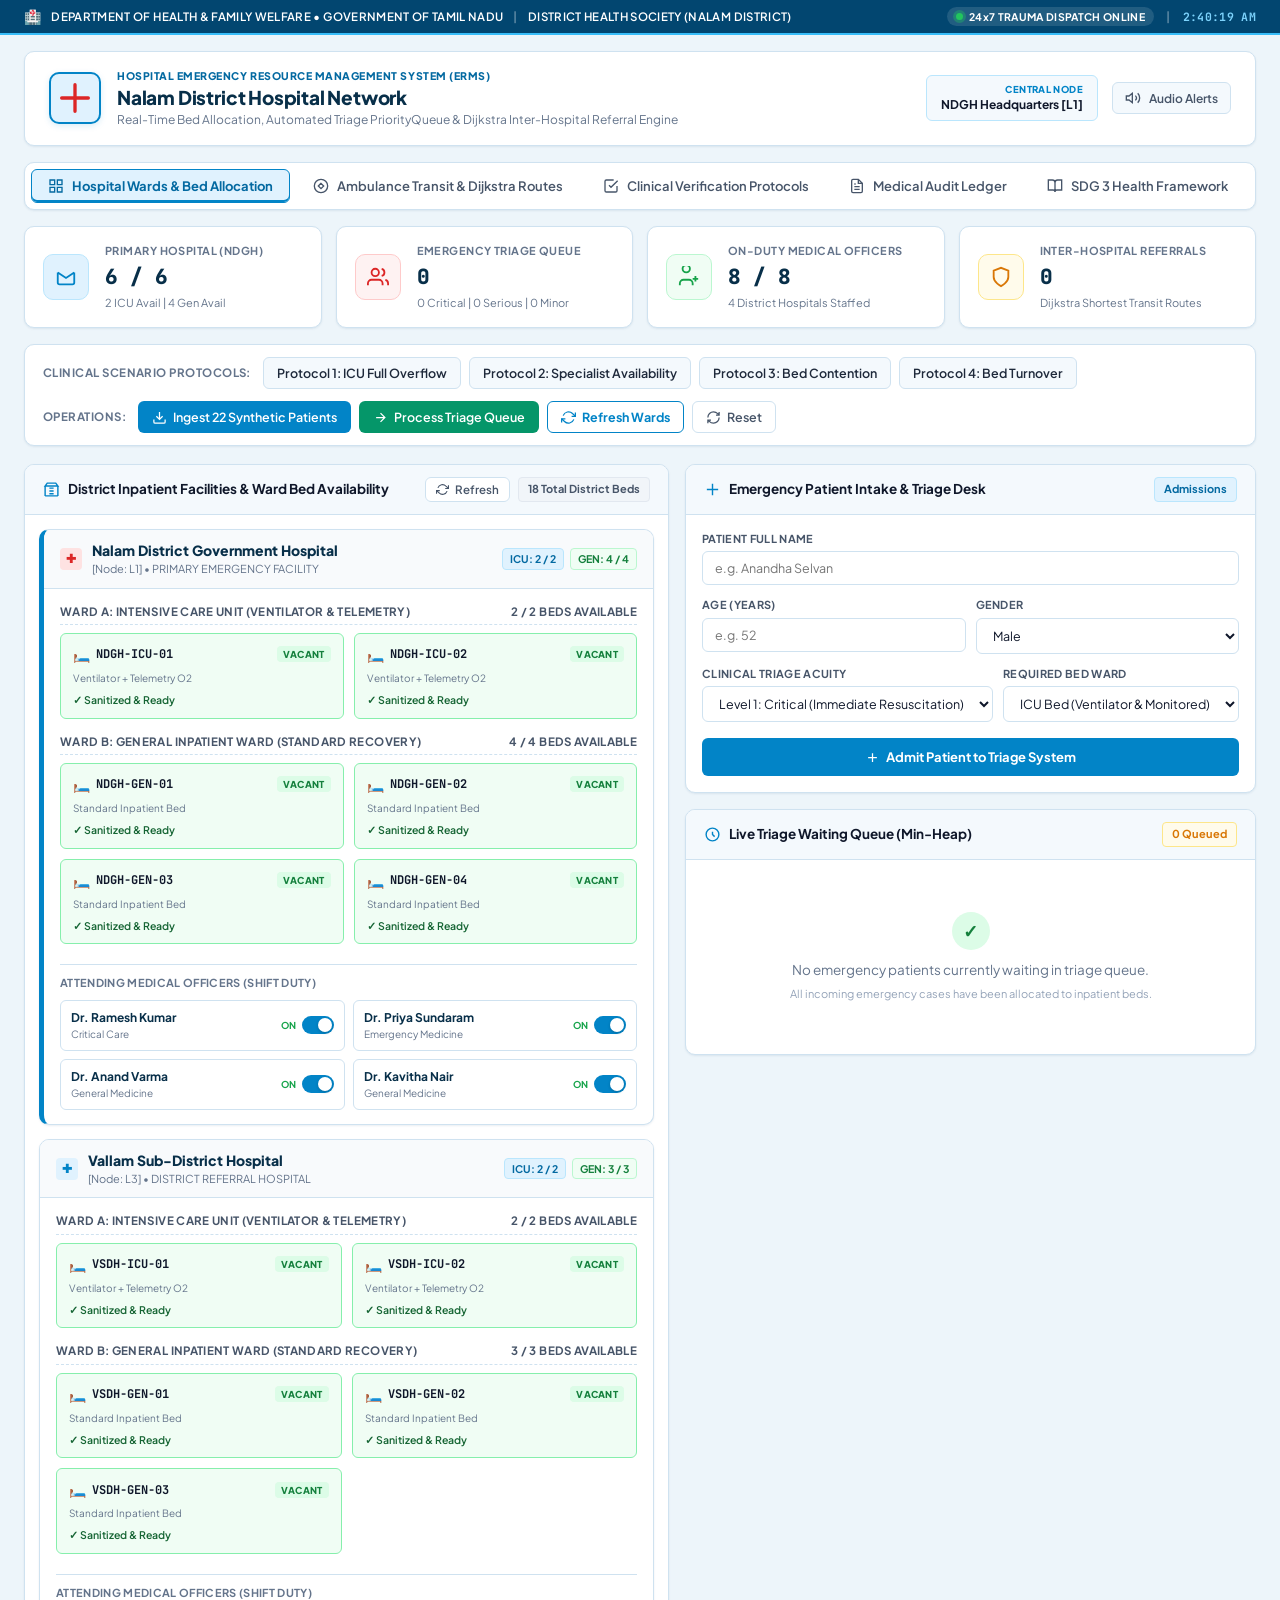
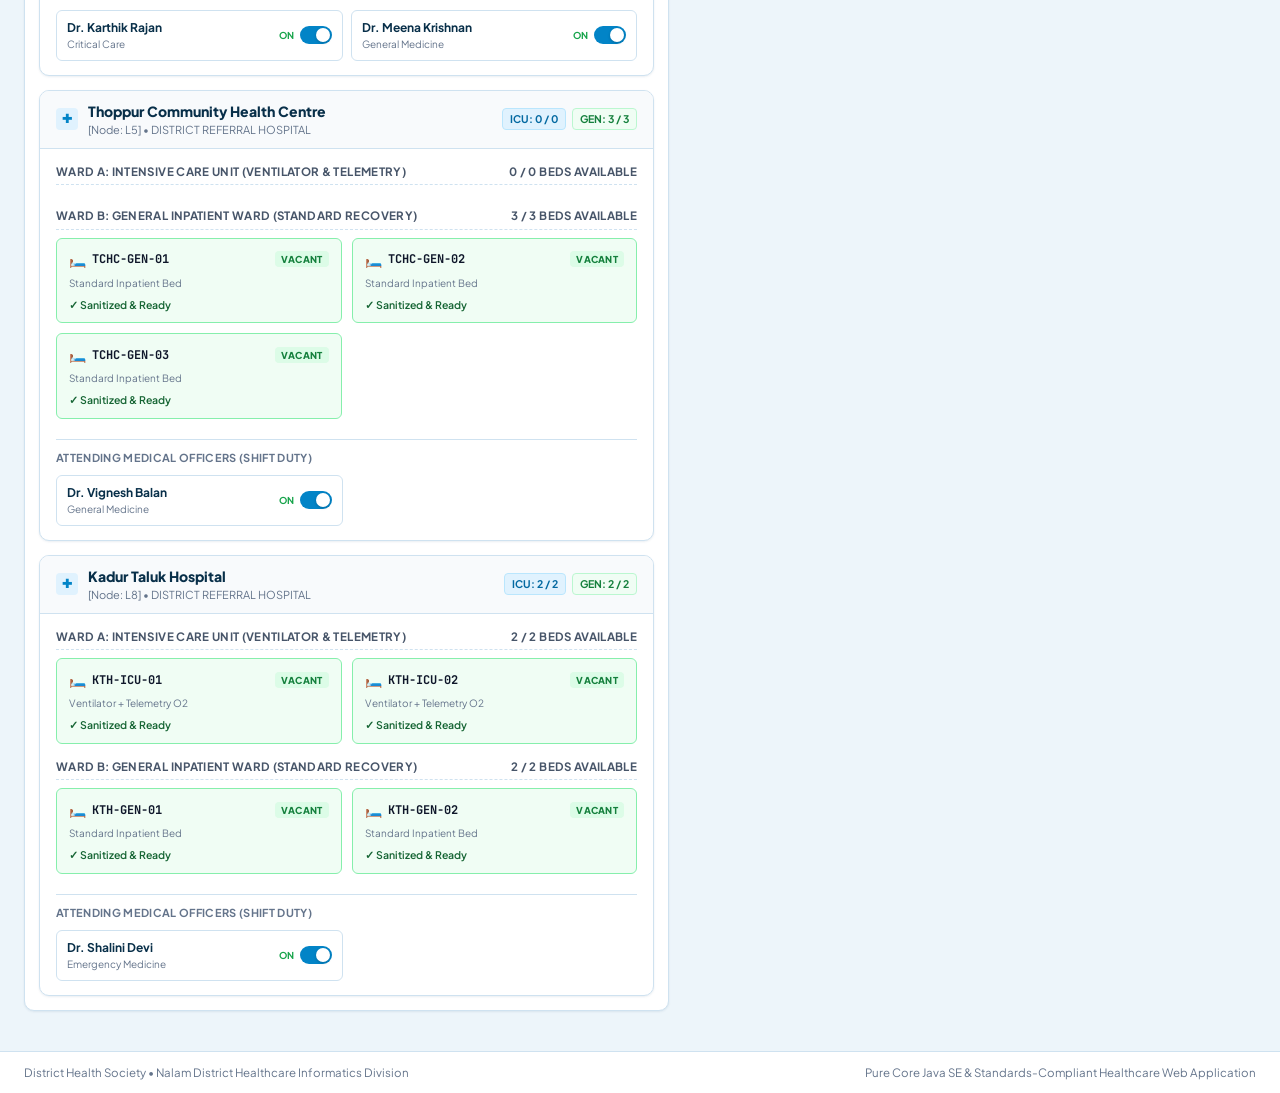
==== web/index.html @ c29f08b7 "Initial commit: Government Hospital Resource Allocation System (Nalam District) with pure Java engin" ====
<!DOCTYPE html>
<html lang="en">
<head>
  <meta charset="UTF-8">
  <meta name="viewport" content="width=device-width, initial-scale=1.0">
  <title>District Health Society • Emergency Resource Allocation System</title>
  <link rel="stylesheet" href="style.css">
  <link rel="preconnect" href="https://fonts.googleapis.com">
  <link rel="preconnect" href="https://fonts.gstatic.com" crossorigin>
  <link href="https://fonts.googleapis.com/css2?family=Plus+Jakarta+Sans:wght@400;500;600;700;800&family=JetBrains+Mono:wght@400;500;600&display=swap" rel="stylesheet">
</head>
<body>

  <!-- Top Administrative Ribbon (Government of Tamil Nadu / Health & Family Welfare) -->
  <div class="gov-top-ribbon">
    <div class="ribbon-inner">
      <div class="ribbon-left">
        <span class="ribbon-emblem">🏥</span>
        <span>DEPARTMENT OF HEALTH & FAMILY WELFARE • GOVERNMENT OF TAMIL NADU</span>
        <span class="ribbon-sep">|</span>
        <span>DISTRICT HEALTH SOCIETY (NALAM DISTRICT)</span>
      </div>
      <div class="ribbon-right">
        <span class="ribbon-chip"><span class="pulse-beacon"></span> 24x7 TRAUMA DISPATCH ONLINE</span>
        <span class="ribbon-sep">|</span>
        <span id="liveClock" class="ribbon-clock">00:00:00</span>
      </div>
    </div>
  </div>

  <div class="app-wrapper">

    <!-- Clinical Main Header Bar -->
    <header class="hospital-header">
      <div class="header-branding">
        <div class="hospital-seal">
          <svg viewBox="0 0 24 24" fill="none" stroke="currentColor" stroke-width="2.5" stroke-linecap="round" stroke-linejoin="round">
            <path d="M12 2v20M2 12h20"/>
          </svg>
        </div>
        <div class="hospital-title-block">
          <div class="system-tag">HOSPITAL EMERGENCY RESOURCE MANAGEMENT SYSTEM (ERMS)</div>
          <h1>Nalam District Hospital Network</h1>
          <p class="system-sub">Real-Time Bed Allocation, Automated Triage PriorityQueue & Dijkstra Inter-Hospital Referral Engine</p>
        </div>
      </div>

      <!-- Quick Action Controls & Sound Toggle -->
      <div class="header-controls">
        <div class="facility-badge">
          <div class="facility-label">CENTRAL NODE</div>
          <div class="facility-val">NDGH Headquarters [L1]</div>
        </div>

        <button id="btnToggleSound" class="btn-sound-toggle" title="Toggle Clinical Alert Audio Cues">
          <svg id="soundIconOn" viewBox="0 0 24 24" fill="none" stroke="currentColor" stroke-width="2">
            <path d="M11 5L6 9H2v6h4l5 4V5zM19.07 4.93a10 10 0 0 1 0 14.14M15.54 8.46a5 5 0 0 1 0 7.07"/>
          </svg>
          <svg id="soundIconOff" viewBox="0 0 24 24" fill="none" stroke="currentColor" stroke-width="2" style="display:none;">
            <path d="M11 5L6 9H2v6h4l5 4V5zM23 9l-6 6M17 9l6 6"/>
          </svg>
          <span class="sound-label">Audio Alerts</span>
        </button>
      </div>
    </header>

    <!-- Hospital Navigation Tab Bar -->
    <nav class="hospital-nav-tabs">
      <button class="nav-tab active" data-tab="tab-dashboard">
        <svg viewBox="0 0 24 24" fill="none" stroke="currentColor" stroke-width="2"><path d="M3 3h7v7H3zM14 3h7v7h-7zM14 14h7v7h-7zM3 14h7v7H3z"/></svg>
        Hospital Wards & Bed Allocation
      </button>
      <button class="nav-tab" data-tab="tab-map">
        <svg viewBox="0 0 24 24" fill="none" stroke="currentColor" stroke-width="2"><circle cx="12" cy="12" r="10"/><polygon points="12 8 8 12 12 16 16 12 12 8"/></svg>
        Ambulance Transit & Dijkstra Routes
      </button>
      <button class="nav-tab" data-tab="tab-tests">
        <svg viewBox="0 0 24 24" fill="none" stroke="currentColor" stroke-width="2"><path d="M9 11l3 3L22 4M21 12v7a2 2 0 0 1-2 2H5a2 2 0 0 1-2-2V5a2 2 0 0 1 2-2h11"/></svg>
        Clinical Verification Protocols
      </button>
      <button class="nav-tab" data-tab="tab-audit">
        <svg viewBox="0 0 24 24" fill="none" stroke="currentColor" stroke-width="2"><path d="M14 2H6a2 2 0 0 0-2 2v16a2 2 0 0 0 2 2h12a2 2 0 0 0 2-2V8zM14 2v6h6M16 13H8M16 17H8M10 9H8"/></svg>
        Medical Audit Ledger
      </button>
      <button class="nav-tab" data-tab="tab-docs">
        <svg viewBox="0 0 24 24" fill="none" stroke="currentColor" stroke-width="2"><path d="M2 3h6a4 4 0 0 1 4 4v14a3 3 0 0 0-3-3H2zM22 3h-6a4 4 0 0 0-4 4v14a3 3 0 0 1 3-3h7z"/></svg>
        SDG 3 Health Framework
      </button>
    </nav>

    <!-- Key Hospital Metrics Bar (Clean Clinical Cards) -->
    <section class="hospital-kpi-row">
      <div class="kpi-card">
        <div class="kpi-icon icon-blue">
          <svg viewBox="0 0 24 24" fill="none" stroke="currentColor" stroke-width="2"><path d="M3 7v11a2 2 0 0 0 2 2h14a2 2 0 0 0 2-2V7M3 7l9 6 9-6"/></svg>
        </div>
        <div class="kpi-content">
          <div class="kpi-label">Primary Hospital (NDGH)</div>
          <div class="kpi-value" id="metricNdghBeds">6 / 6 Available</div>
          <div class="kpi-meta" id="metricNdghBedsSub">2 ICU (Ventilator) • 4 General Ward</div>
        </div>
      </div>

      <div class="kpi-card">
        <div class="kpi-icon icon-red">
          <svg viewBox="0 0 24 24" fill="none" stroke="currentColor" stroke-width="2"><path d="M17 21v-2a4 4 0 0 0-4-4H5a4 4 0 0 0-4 4v2M9 11a4 4 0 1 0 0-8 4 4 0 0 0 0 8zM23 21v-2a4 4 0 0 0-3-3.87M16 3.13a4 4 0 0 1 0 7.75"/></svg>
        </div>
        <div class="kpi-content">
          <div class="kpi-label">Emergency Triage Queue</div>
          <div class="kpi-value" id="metricQueueCount">0 Waiting</div>
          <div class="kpi-meta" id="metricQueueUrgency">0 Critical • 0 Serious • 0 Minor</div>
        </div>
      </div>

      <div class="kpi-card">
        <div class="kpi-icon icon-teal">
          <svg viewBox="0 0 24 24" fill="none" stroke="currentColor" stroke-width="2"><path d="M16 21v-2a4 4 0 0 0-4-4H6a4 4 0 0 0-4 4v2M9 7a4 4 0 1 0 0-8 4 4 0 0 0 0 8zm13 7h-6m3-3v6"/></svg>
        </div>
        <div class="kpi-content">
          <div class="kpi-label">On-Duty Medical Officers</div>
          <div class="kpi-value" id="metricDoctorsCount">8 / 8 Active</div>
          <div class="kpi-meta" id="metricDoctorsSub">4 District Hospitals Staffed</div>
        </div>
      </div>

      <div class="kpi-card">
        <div class="kpi-icon icon-amber">
          <svg viewBox="0 0 24 24" fill="none" stroke="currentColor" stroke-width="2"><path d="M12 22s8-4 8-10V5l-8-3-8 3v7c0 6 8 10 8 10z"/></svg>
        </div>
        <div class="kpi-content">
          <div class="kpi-label">Inter-Hospital Referrals</div>
          <div class="kpi-value" id="metricReferralCount">0 Transfers</div>
          <div class="kpi-meta">Dijkstra Shortest Transit Routes</div>
        </div>
      </div>
    </section>

    <!-- Clinical Operations Action Bar -->
    <section class="clinical-action-bar">
      <div class="action-section">
        <span class="action-label">Clinical Scenario Protocols:</span>
        <button id="btnRunTest1" class="btn-clinical btn-protocol" title="Simulates full ICU at NDGH -> Triggers Dijkstra referral to VSDH">
          Protocol 1: ICU Full Overflow
        </button>
        <button id="btnRunTest2" class="btn-clinical btn-protocol" title="Doctor off-duty -> Blocks admission; resumes on doctor sign-in">
          Protocol 2: Specialist Availability
        </button>
        <button id="btnRunTest3" class="btn-clinical btn-protocol" title="1 General bed left -> Serious patient prioritized over earlier Minor">
          Protocol 3: Bed Contention
        </button>
        <button id="btnRunTest4" class="btn-clinical btn-protocol" title="Discharging bed immediately admits waiting patient from queue">
          Protocol 4: Bed Turnover
        </button>
      </div>

      <div class="action-section">
        <span class="action-label">Operations:</span>
        <button id="btnLoadBatch" class="btn-clinical btn-primary">
          <svg viewBox="0 0 24 24" fill="none" stroke="currentColor" stroke-width="2"><path d="M21 15v4a2 2 0 0 1-2 2H5a2 2 0 0 1-2-2v-4M7 10l5 5 5-5M12 15V3"/></svg>
          Ingest 22 Synthetic Patients
        </button>
        <button id="btnProcessQueue" class="btn-clinical btn-accent">
          <svg viewBox="0 0 24 24" fill="none" stroke="currentColor" stroke-width="2"><path d="M5 12h14M12 5l7 7-7 7"/></svg>
          Process Triage Queue
        </button>
        <button id="btnRefreshSystem" class="btn-clinical btn-refresh" title="Refresh hospital ward allocations and triage queue">
          <svg viewBox="0 0 24 24" fill="none" stroke="currentColor" stroke-width="2"><path d="M23 4v6h-6M1 20v-6h6"/><path d="M3.51 9a9 9 0 0 1 14.85-3.36L23 10M1 14l4.64 4.36A9 9 0 0 0 20.49 15"/></svg>
          <span id="btnRefreshText">Refresh Wards</span>
          <span id="refreshBadge" class="refresh-indicator-badge" style="display: none;">1</span>
        </button>
        <button id="btnResetAll" class="btn-clinical btn-outline" title="Reset system to clean initial state">
          <svg viewBox="0 0 24 24" fill="none" stroke="currentColor" stroke-width="2"><path d="M3 12a9 9 0 0 1 9-9 9.75 9.75 0 0 1 6.74 2.74L21 8M21 3v5h-5M21 12a9 9 0 0 1-9 9 9.75 9.75 0 0 1-6.74-2.74L3 16M3 21v-5h5"/></svg>
          Reset
        </button>
      </div>
    </section>

    <!-- =====================================================================
         TAB 1: HOSPITAL WARDS, BEDS & TRIAGE DESK
         ===================================================================== -->
    <div id="tab-dashboard" class="tab-content active">
      <div class="dashboard-grid">

        <!-- Column 1: Hospital Facilities & Inpatient Bed Wards -->
        <div class="hospital-facilities-column">
          <div class="clinical-panel">
            <div class="panel-header-bar">
              <div class="panel-header-title">
                <svg viewBox="0 0 24 24" fill="none" stroke="currentColor" stroke-width="2"><path d="M3 21h18M3 7v14M21 7v14M6 3h12l3 4H3l3-4zM9 10h6M9 14h6M9 18h6"/></svg>
                <span>District Inpatient Facilities & Ward Bed Availability</span>
              </div>
              <div style="display: flex; align-items: center; gap: 8px;">
                <button id="btnQuickRefreshBeds" class="btn-clinical btn-outline" style="padding: 4px 10px; font-size: 11.5px;" title="Refresh bed allocation display">
                  <svg viewBox="0 0 24 24" fill="none" stroke="currentColor" stroke-width="2" style="width: 13px; height: 13px;"><path d="M23 4v6h-6M1 20v-6h6"/><path d="M3.51 9a9 9 0 0 1 14.85-3.36L23 10M1 14l4.64 4.36A9 9 0 0 0 20.49 15"/></svg>
                  Refresh
                </button>
                <span class="panel-header-tag" id="badgeTotalBeds">18 Total District Beds</span>
              </div>
            </div>

            <!-- Discharge Refresh Banner (Visible after patient is discharged) -->
            <div id="dischargeRefreshBanner" class="discharge-refresh-banner" style="display: none;">
              <div class="banner-content">
                <span class="banner-icon">🔄</span>
                <div class="banner-text">
                  <strong id="bannerPatientText">Patient Discharged from Bed</strong>
                  <span id="bannerSubText">Click Refresh to update bed status & process waiting triage queue.</span>
                </div>
              </div>
              <button id="btnBannerRefresh" class="btn-clinical btn-banner-action">
                <svg viewBox="0 0 24 24" fill="none" stroke="currentColor" stroke-width="2" style="width: 14px; height: 14px;"><path d="M23 4v6h-6M1 20v-6h6"/><path d="M3.51 9a9 9 0 0 1 14.85-3.36L23 10M1 14l4.64 4.36A9 9 0 0 0 20.49 15"/></svg>
                Refresh Wards Now
              </button>
            </div>

            <!-- Populated dynamically via app.js -->
            <div class="hospitals-list" id="hospitalsList"></div>
          </div>
        </div>

        <!-- Column 2: Emergency Intake Form & Live Triage Queue -->
        <div class="triage-intake-column">

          <!-- Patient Intake Triage Desk Form -->
          <div class="clinical-panel triage-form-panel">
            <div class="panel-header-bar">
              <div class="panel-header-title">
                <svg viewBox="0 0 24 24" fill="none" stroke="currentColor" stroke-width="2"><path d="M12 4v16M4 12h16"/></svg>
                <span>Emergency Patient Intake & Triage Desk</span>
              </div>
              <span class="panel-header-tag tag-blue">Admissions</span>
            </div>

            <form id="patientForm" class="intake-form">
              <div class="form-row">
                <div class="form-field full-width">
                  <label for="ptName">Patient Full Name</label>
                  <input type="text" id="ptName" class="clinical-input" placeholder="e.g. Anandha Selvan" required>
                </div>
              </div>

              <div class="form-row two-cols">
                <div class="form-field">
                  <label for="ptAge">Age (Years)</label>
                  <input type="number" id="ptAge" class="clinical-input" placeholder="e.g. 52" min="1" max="110" required>
                </div>
                <div class="form-field">
                  <label for="ptGender">Gender</label>
                  <select id="ptGender" class="clinical-select">
                    <option value="Male">Male</option>
                    <option value="Female">Female</option>
                    <option value="Other">Other</option>
                  </select>
                </div>
              </div>

              <div class="form-row two-cols">
                <div class="form-field">
                  <label for="ptSeverity">Clinical Triage Acuity</label>
                  <select id="ptSeverity" class="clinical-select">
                    <option value="CRITICAL">Level 1: Critical (Immediate Resuscitation)</option>
                    <option value="SERIOUS">Level 2: Serious (Urgent Intervention)</option>
                    <option value="MINOR">Level 3: Minor (Stable Observation)</option>
                  </select>
                </div>
                <div class="form-field">
                  <label for="ptFacility">Required Bed Ward</label>
                  <select id="ptFacility" class="clinical-select">
                    <option value="ICU">ICU Bed (Ventilator & Monitored)</option>
                    <option value="General">General Inpatient Ward</option>
                  </select>
                </div>
              </div>

              <button type="submit" class="btn-clinical btn-admit-patient">
                <svg viewBox="0 0 24 24" fill="none" stroke="currentColor" stroke-width="2"><path d="M12 5v14M5 12h14"/></svg>
                Admit Patient to Triage System
              </button>
            </form>
          </div>

          <!-- Live Emergency Triage PriorityQueue -->
          <div class="clinical-panel triage-queue-panel">
            <div class="panel-header-bar">
              <div class="panel-header-title">
                <svg viewBox="0 0 24 24" fill="none" stroke="currentColor" stroke-width="2"><path d="M12 8v4l3 3M21 12a9 9 0 1 1-18 0 9 9 0 0 1 18 0z"/></svg>
                <span>Live Triage Waiting Queue (Min-Heap)</span>
              </div>
              <span class="panel-header-tag tag-amber" id="badgeQueueSize">0 Queued</span>
            </div>

            <div class="triage-queue-list" id="queueList">
              <div class="empty-queue-message">
                <span class="empty-icon">✓</span>
                <p>No emergency patients currently waiting in triage queue.</p>
                <span class="empty-sub">All incoming emergency cases have been allocated to inpatient beds.</span>
              </div>
            </div>
          </div>

        </div>
      </div>
    </div>

    <!-- =====================================================================
         TAB 2: ROAD NETWORK TOPOLOGY & DIJKSTRA ROUTING
         ===================================================================== -->
    <div id="tab-map" class="tab-content">
      <div class="dashboard-grid map-layout-grid">

        <!-- Left: SVG GIS Road Map -->
        <div class="clinical-panel map-panel">
          <div class="panel-header-bar">
            <div class="panel-header-title">
              <svg viewBox="0 0 24 24" fill="none" stroke="currentColor" stroke-width="2"><circle cx="12" cy="12" r="10"/><polygon points="12 8 8 12 12 16 16 12 12 8"/></svg>
              <span>Nalam District Emergency Road Network Topology</span>
            </div>
            <span class="panel-header-tag">Interactive: Click travel time tag to edit road minutes</span>
          </div>

          <div class="map-render-wrapper">
            <svg id="roadMapSvg" class="hospital-svg-map" viewBox="0 0 540 360"></svg>
            <div class="map-legend">
              <div class="legend-chip"><span class="legend-dot dot-primary"></span> <strong>L1:</strong> NDGH Central Hospital (Headquarters)</div>
              <div class="legend-chip"><span class="legend-dot dot-referral"></span> <strong>Referral Hospitals:</strong> L3 (VSDH), L5 (TCHC), L8 (KTH)</div>
              <div class="legend-chip"><span class="legend-dot dot-transit"></span> <strong>Road Junctions:</strong> L2, L4, L6, L7, L9</div>
            </div>
          </div>
        </div>

        <!-- Right: Dijkstra Shortest Travel Times Table -->
        <div class="clinical-panel routes-panel">
          <div class="panel-header-bar">
            <div class="panel-header-title">
              <svg viewBox="0 0 24 24" fill="none" stroke="currentColor" stroke-width="2"><path d="M13 10V3L4 14h7v7l9-11h-7z"/></svg>
              <span>Dijkstra Shortest Transit Times from NDGH (L1)</span>
            </div>
            <span class="panel-header-tag tag-blue">Min-Heap Routing</span>
          </div>

          <div class="table-container">
            <table class="clinical-table">
              <thead>
                <tr>
                  <th>Referral Facility</th>
                  <th>Location</th>
                  <th>Transit Time</th>
                  <th>Shortest Ambulance Highway Route</th>
                </tr>
              </thead>
              <tbody id="dijkstraTableBody"></tbody>
            </table>
          </div>

          <div class="clinical-info-card">
            <div class="info-card-title">Dijkstra Golden-Hour Referral Policy</div>
            <p>When primary admission at NDGH fails due to capacity or specialist unavailability, the referral service evaluates all district hospitals with available matching resources and selects the destination that minimizes total ambulance transit time.</p>
            <p>The bed and doctor at the destination hospital are atomically reserved prior to dispatch.</p>
          </div>
        </div>

      </div>
    </div>

    <!-- =====================================================================
         TAB 3: CLINICAL VERIFICATION PROTOCOLS
         ===================================================================== -->
    <div id="tab-tests" class="tab-content">
      <div class="clinical-panel">
        <div class="panel-header-bar">
          <div class="panel-header-title">
            <svg viewBox="0 0 24 24" fill="none" stroke="currentColor" stroke-width="2"><path d="M9 11l3 3L22 4M21 12v7a2 2 0 0 1-2 2H5a2 2 0 0 1-2-2V5a2 2 0 0 1 2-2h11"/></svg>
            <span>Automated Failure & Clinical Contention Verification Protocols</span>
          </div>
          <button id="btnRunAllTestsWeb" class="btn-clinical btn-primary">
            Run Complete Protocol Suite
          </button>
        </div>

        <div class="protocols-grid">
          <!-- Protocol 1 -->
          <div class="protocol-card" id="cardTest1">
            <div class="protocol-card-header">
              <div class="protocol-title-group">
                <span class="protocol-number">PROTOCOL 01</span>
                <h4>ICU Bed Exhaustion & Dijkstra Referral</h4>
              </div>
              <span class="protocol-status-badge pending">READY</span>
            </div>
            <p class="protocol-desc">Both NDGH ICU beds are fully occupied. A critical trauma patient arrives requiring an ICU bed. The referral engine calculates shortest travel paths using Dijkstra, selects Vallam Sub-District Hospital (VSDH - 14 mins), and atomically reserves bed VSDH-ICU-01.</p>
            <div class="protocol-result-box" id="detailsTest1">Ready to execute. Click Execute Protocol below.</div>
            <button class="btn-clinical btn-outline" onclick="runScenario1_NoICUBed()">Execute Protocol 1</button>
          </div>

          <!-- Protocol 2 -->
          <div class="protocol-card" id="cardTest2">
            <div class="protocol-card-header">
              <div class="protocol-title-group">
                <span class="protocol-number">PROTOCOL 02</span>
                <h4>Specialist Medical Officer Shift Blockade</h4>
              </div>
              <span class="protocol-status-badge pending">READY</span>
            </div>
            <p class="protocol-desc">An ICU bed is vacant at NDGH, but all Critical Care specialists are off-duty. Admission must be safely blocked and held in the waiting queue without consuming the bed. Once a doctor signs on duty, admission proceeds automatically.</p>
            <div class="protocol-result-box" id="detailsTest2">Ready to execute. Click Execute Protocol below.</div>
            <button class="btn-clinical btn-outline" onclick="runScenario2_NoDoctor()">Execute Protocol 2</button>
          </div>

          <!-- Protocol 3 -->
          <div class="protocol-card" id="cardTest3">
            <div class="protocol-card-header">
              <div class="protocol-title-group">
                <span class="protocol-number">PROTOCOL 03</span>
                <h4>Simultaneous Bed Contention (Severity Priority)</h4>
              </div>
              <span class="protocol-status-badge pending">READY</span>
            </div>
            <p class="protocol-desc">Only 1 General Ward bed remains in the district. Patient A (Minor) arrives first at Seq #1, followed by Patient B (Serious) at Seq #2. The min-heap sorts by clinical urgency (Serious > Minor), admitting Patient B immediately while Patient A remains in queue.</p>
            <div class="protocol-result-box" id="detailsTest3">Ready to execute. Click Execute Protocol below.</div>
            <button class="btn-clinical btn-outline" onclick="runScenario3_BedContention()">Execute Protocol 3</button>
          </div>

          <!-- Protocol 4 -->
          <div class="protocol-card" id="cardTest4">
            <div class="protocol-card-header">
              <div class="protocol-title-group">
                <span class="protocol-number">PROTOCOL 04</span>
                <h4>Patient Bed Turnover & Auto-Admission</h4>
              </div>
              <span class="protocol-status-badge pending">READY</span>
            </div>
            <p class="protocol-desc">All beds are occupied with an emergency patient waiting in queue. When an admitted patient is discharged, the newly liberated bed immediately triggers an event-driven queue re-evaluation, admitting the waiting patient instantly.</p>
            <div class="protocol-result-box" id="detailsTest4">Ready to execute. Click Execute Protocol below.</div>
            <button class="btn-clinical btn-outline" onclick="runScenario4_DischargeEnable()">Execute Protocol 4</button>
          </div>
        </div>
      </div>
    </div>

    <!-- =====================================================================
         TAB 4: MEDICAL AUDIT LEDGER
         ===================================================================== -->
    <div id="tab-audit" class="tab-content">
      <div class="clinical-panel">
        <div class="panel-header-bar">
          <div class="panel-header-title">
            <svg viewBox="0 0 24 24" fill="none" stroke="currentColor" stroke-width="2"><path d="M14 2H6a2 2 0 0 0-2 2v16a2 2 0 0 0 2 2h12a2 2 0 0 0 2-2V8z"/></svg>
            <span>Immutable Clinical Event Audit Ledger (ArrayList)</span>
          </div>
          <div class="header-action-buttons">
            <button id="btnExportJson" class="btn-clinical btn-outline">Export Audit JSON</button>
            <button id="btnClearAudit" class="btn-clinical btn-outline">Clear View</button>
          </div>
        </div>

        <div class="table-container audit-table-container">
          <table class="clinical-table audit-table">
            <thead>
              <tr>
                <th style="width: 70px;">Sequence</th>
                <th style="width: 90px;">Time</th>
                <th style="width: 140px;">Clinical Action</th>
                <th style="width: 110px;">Patient MRN</th>
                <th style="width: 130px;">Hospital / Bed</th>
                <th style="width: 110px;">Doctor ID</th>
                <th>Clinical Transaction Notes</th>
              </tr>
            </thead>
            <tbody id="fullAuditTableBody"></tbody>
          </table>
        </div>
      </div>
    </div>

    <!-- =====================================================================
         TAB 5: SDG 3 HEALTH FRAMEWORK & ARCHITECTURE
         ===================================================================== -->
    <div id="tab-docs" class="tab-content">
      <div class="clinical-panel">
        <div class="panel-header-bar">
          <div class="panel-header-title">
            <svg viewBox="0 0 24 24" fill="none" stroke="currentColor" stroke-width="2"><path d="M12 2L2 7l10 5 10-5-10-5zM2 17l10 5 10-5M2 12l10 5 10-5"/></svg>
            <span>UN Sustainable Development Goals (SDG) & Healthcare Architecture</span>
          </div>
          <span class="panel-header-tag tag-blue">Public Health Mission</span>
        </div>

        <div class="sdg-cards-container">
          <div class="sdg-feature-card sdg-card-3">
            <div class="sdg-badge">SDG 3</div>
            <h3>Good Health & Well-Being</h3>
            <div class="sdg-target">Target 3.8: Achieve Universal Health Coverage & Emergency Care</div>
            <p>Automated clinical triage prioritizes critical trauma cases regardless of arrival time, preventing fatal delays during the golden hour. Dijkstra shortest-path routing minimizes ambulance transit time across district hospitals.</p>
          </div>

          <div class="sdg-feature-card sdg-card-9">
            <div class="sdg-badge">SDG 9</div>
            <h3>Industry, Innovation & Infrastructure</h3>
            <div class="sdg-target">Target 9.1: Resilient, Reliable Healthcare Digital Infrastructure</div>
            <p>Replaces fragmented, manual paper bed registers with a high-performance system leveraging fundamental computer science data structures (PriorityQueue, HashMap, Graph, Dijkstra) running reliably without expensive proprietary software licenses.</p>
          </div>

          <div class="sdg-feature-card sdg-card-10">
            <div class="sdg-badge">SDG 10</div>
            <h3>Reduced Inequalities</h3>
            <div class="sdg-target">Target 10.2 & 10.3: Equal, Bias-Free Access to Emergency Healthcare</div>
            <p>Deterministic triage algorithms eliminate human prejudice and socio-economic favoritism from emergency bed allocation. Pooling rural and taluk hospital resources ensures equal quality of care for both urban and rural citizens.</p>
          </div>
        </div>
      </div>
    </div>

    <!-- Toast Alerts Container -->
    <div id="toastContainer" class="toast-container"></div>

  </div>

  <footer class="hospital-footer">
    <div class="footer-inner">
      <span>District Health Society • Nalam District Healthcare Informatics Division</span>
      <span>Pure Core Java SE & Standards-Compliant Healthcare Web Application</span>
    </div>
  </footer>

  <script src="app.js"></script>
</body>
</html>
---- web/style.css ----
/* ==========================================================================
   GOVERNMENT HOSPITAL EMERGENCY RESOURCE ALLOCATION DASHBOARD
   Official Light Blue Hospital & Healthcare Portal Theme
   ========================================================================== */

:root {
  /* Official Healthcare Light Blue Palette */
  --bg-app: #edf5fa;             /* Calming light clinical blue */
  --bg-surface: #ffffff;         /* Crisp hospital white */
  --bg-subtle: #f4f9fd;          /* Soothing ice blue for headers */
  --bg-input: #ffffff;
  --bg-hover: #f0f7fc;

  /* Clinical Blues */
  --primary-blue: #0284c7;       /* Medical Clinical Blue */
  --primary-dark: #0369a1;       /* Deep Navy Medical Blue */
  --primary-light: #e0f2fe;      /* Soft Light Sky Blue */
  --primary-hover: #0ea5e9;
  --primary-border: #bae6fd;
  --gov-ribbon-bg: #024670;

  /* Primary Aliases */
  --primary: #0284c7;
  --primary-color: #0284c7;
  --text-primary: #0f172a;
  --text-secondary: #475569;
  --text-muted: #64748b;
  --text-faint: #94a3b8;

  --navy-950: #082f49;
  --navy-900: #0f172a;
  --navy-800: #1e293b;
  --navy-700: #334155;
  --slate-600: #475569;
  --slate-500: #64748b;
  --slate-400: #94a3b8;
  --slate-300: #cbd5e1;
  --slate-200: #e2e8f0;
  --slate-100: #f1f5f9;

  /* Card & Panel Borders */
  --border-card: #cfe2f0;
  --border-light: #e2eef7;
  --border-blue: #bae6fd;

  /* Clinical Triage Standards */
  --triage-critical: #dc2626;
  --triage-critical-bg: #fef2f2;
  --triage-critical-border: #fca5a5;

  --triage-serious: #d97706;
  --triage-serious-bg: #fffbeb;
  --triage-serious-border: #fde68a;

  --triage-minor: #16a34a;
  --triage-minor-bg: #f0fdf4;
  --triage-minor-border: #86efac;

  /* Bed Status Colors */
  --bed-vacant-bg: #f0fdf4;
  --bed-vacant-border: #86efac;
  --bed-vacant-text: #166534;

  --bed-occupied-bg: #f0f9ff;
  --bed-occupied-border: #7dd3fc;
  --bed-occupied-text: #0369a1;

  /* Typography */
  --font-sans: 'Plus Jakarta Sans', -apple-system, BlinkMacSystemFont, 'Segoe UI', Roboto, Helvetica, Arial, sans-serif;
  --font-mono: 'JetBrains Mono', monospace;

  /* Radii */
  --radius-xs: 4px;
  --radius-sm: 6px;
  --radius-md: 10px;
  --radius-lg: 14px;
  --radius-full: 9999px;

  /* Hospital Card Shadows */
  --shadow-subtle: 0 1px 3px rgba(3, 105, 161, 0.05), 0 1px 2px rgba(15, 23, 42, 0.04);
  --shadow-card: 0 2px 8px rgba(3, 105, 161, 0.08);
  --shadow-dropdown: 0 10px 25px rgba(15, 23, 42, 0.12);
  --transition: all 0.2s ease-in-out;
}

* {
  box-sizing: border-box;
  margin: 0;
  padding: 0;
}

body {
  background-color: var(--bg-app);
  color: var(--navy-800);
  font-family: var(--font-sans);
  font-size: 13.5px;
  line-height: 1.5;
  min-height: 100vh;
  -webkit-font-smoothing: antialiased;
  display: flex;
  flex-direction: column;
}

/* ==========================================================================
   TOP ADMINISTRATIVE RIBBON (GOVERNMENT / HEALTH AUTHORITY)
   ========================================================================== */

.gov-top-ribbon {
  background: var(--gov-ribbon-bg);
  color: #ffffff;
  font-size: 11.5px;
  font-weight: 600;
  padding: 6px 0;
  border-bottom: 2px solid #38bdf8;
  letter-spacing: 0.03em;
}

.ribbon-inner {
  max-width: 1540px;
  margin: 0 auto;
  padding: 0 24px;
  display: flex;
  justify-content: space-between;
  align-items: center;
  flex-wrap: wrap;
  gap: 10px;
}

.ribbon-left {
  display: flex;
  align-items: center;
  gap: 10px;
}

.ribbon-emblem {
  font-size: 14px;
}

.ribbon-sep {
  opacity: 0.4;
}

.ribbon-right {
  display: flex;
  align-items: center;
  gap: 12px;
}

.ribbon-chip {
  display: inline-flex;
  align-items: center;
  gap: 6px;
  background: rgba(255, 255, 255, 0.12);
  padding: 2px 9px;
  border-radius: var(--radius-full);
  font-size: 10.5px;
  font-weight: 700;
}

.pulse-beacon {
  width: 7px;
  height: 7px;
  background: #22c55e;
  border-radius: 50%;
  box-shadow: 0 0 0 3px rgba(34, 197, 94, 0.35);
  animation: pulseBeacon 1.8s infinite;
}

@keyframes pulseBeacon {
  0% { transform: scale(0.95); opacity: 0.8; }
  50% { transform: scale(1.15); opacity: 1; }
  100% { transform: scale(0.95); opacity: 0.8; }
}

.ribbon-clock {
  font-family: var(--font-mono);
  font-weight: 700;
  color: #7dd3fc;
}

/* ==========================================================================
   APP WRAPPER & MAIN HOSPITAL HEADER
   ========================================================================== */

.app-wrapper {
  max-width: 1540px;
  margin: 0 auto;
  padding: 16px 24px 40px 24px;
  flex: 1;
  width: 100%;
}

.hospital-header {
  background: var(--bg-surface);
  border: 1px solid var(--border-card);
  border-radius: var(--radius-md);
  padding: 16px 24px;
  display: flex;
  justify-content: space-between;
  align-items: center;
  margin-bottom: 16px;
  box-shadow: var(--shadow-subtle);
  gap: 20px;
}

.header-branding {
  display: flex;
  align-items: center;
  gap: 16px;
}

.hospital-seal {
  width: 52px;
  height: 52px;
  background: var(--primary-light);
  border: 2px solid var(--primary-blue);
  border-radius: var(--radius-md);
  display: flex;
  align-items: center;
  justify-content: center;
  color: var(--primary-dark);
  flex-shrink: 0;
  box-shadow: 0 2px 6px rgba(2, 132, 199, 0.15);
}

.hospital-seal svg {
  width: 32px;
  height: 32px;
  color: var(--triage-critical);
}

.system-tag {
  font-size: 10.5px;
  font-weight: 800;
  text-transform: uppercase;
  color: var(--primary-dark);
  letter-spacing: 0.05em;
  margin-bottom: 2px;
}

.hospital-title-block h1 {
  font-size: 19px;
  font-weight: 800;
  color: var(--navy-950);
  letter-spacing: -0.01em;
  line-height: 1.2;
}

.system-sub {
  font-size: 12px;
  color: var(--slate-500);
  margin-top: 2px;
}

.header-controls {
  display: flex;
  align-items: center;
  gap: 14px;
}

.facility-badge {
  background: var(--bg-subtle);
  border: 1px solid var(--border-blue);
  border-radius: var(--radius-sm);
  padding: 6px 14px;
  text-align: right;
}

.facility-label {
  font-size: 9.5px;
  font-weight: 800;
  text-transform: uppercase;
  letter-spacing: 0.04em;
  color: var(--primary-blue);
}

.facility-val {
  font-size: 12px;
  font-weight: 700;
  color: var(--navy-900);
}

.btn-sound-toggle {
  background: var(--bg-subtle);
  border: 1px solid var(--border-card);
  padding: 7px 12px;
  border-radius: var(--radius-sm);
  display: flex;
  align-items: center;
  gap: 8px;
  color: var(--slate-600);
  font-family: var(--font-sans);
  font-size: 12px;
  font-weight: 600;
  cursor: pointer;
  transition: var(--transition);
}

.btn-sound-toggle:hover {
  background: var(--primary-light);
  border-color: var(--border-blue);
  color: var(--primary-dark);
}

.btn-sound-toggle svg {
  width: 16px;
  height: 16px;
}

/* ==========================================================================
   HOSPITAL NAVIGATION TAB BAR (STRUCTURED CLINICAL TABS)
   ========================================================================== */

.hospital-nav-tabs {
  display: flex;
  background: var(--bg-surface);
  border: 1px solid var(--border-card);
  border-radius: var(--radius-md);
  padding: 6px;
  gap: 6px;
  margin-bottom: 16px;
  box-shadow: var(--shadow-subtle);
  overflow-x: auto;
}

.nav-tab {
  display: inline-flex;
  align-items: center;
  gap: 8px;
  padding: 8px 16px;
  font-family: var(--font-sans);
  font-size: 13px;
  font-weight: 600;
  color: var(--slate-600);
  background: transparent;
  border: 1px solid transparent;
  border-radius: var(--radius-sm);
  cursor: pointer;
  transition: var(--transition);
  white-space: nowrap;
}

.nav-tab svg {
  width: 16px;
  height: 16px;
  stroke: currentColor;
}

.nav-tab:hover {
  color: var(--primary-dark);
  background: var(--primary-light);
  border-color: var(--border-blue);
}

.nav-tab.active {
  color: var(--primary-dark);
  background: var(--primary-light);
  border-color: var(--primary-blue);
  font-weight: 700;
  box-shadow: inset 0 -2px 0 var(--primary-blue);
}

/* ==========================================================================
   HOSPITAL KEY METRICS KPI ROW (LIGHT BLUE CLINICAL CARDS)
   ========================================================================== */

.hospital-kpi-row {
  display: grid;
  grid-template-columns: repeat(4, 1fr);
  gap: 14px;
  margin-bottom: 16px;
}

@media (max-width: 1024px) {
  .hospital-kpi-row { grid-template-columns: repeat(2, 1fr); }
}

@media (max-width: 640px) {
  .hospital-kpi-row { grid-template-columns: 1fr; }
}

.kpi-card {
  background: var(--bg-surface);
  border: 1px solid var(--border-card);
  border-radius: var(--radius-md);
  padding: 16px 18px;
  display: flex;
  align-items: center;
  gap: 16px;
  box-shadow: var(--shadow-subtle);
  transition: var(--transition);
}

.kpi-card:hover {
  border-color: var(--primary-blue);
  box-shadow: var(--shadow-card);
  transform: translateY(-1px);
}

.kpi-icon {
  width: 46px;
  height: 46px;
  border-radius: var(--radius-md);
  display: flex;
  align-items: center;
  justify-content: center;
  flex-shrink: 0;
}

.kpi-icon svg {
  width: 22px;
  height: 22px;
}

.icon-blue {
  background: #e0f2fe;
  color: #0284c7;
  border: 1px solid #bae6fd;
}

.icon-red {
  background: #fef2f2;
  color: #dc2626;
  border: 1px solid #fecaca;
}

.icon-teal {
  background: #f0fdf4;
  color: #16a34a;
  border: 1px solid #bbf7d0;
}

.icon-amber {
  background: #fffbeb;
  color: #d97706;
  border: 1px solid #fde68a;
}

.kpi-content {
  display: flex;
  flex-direction: column;
  gap: 2px;
}

.kpi-label {
  font-size: 11px;
  font-weight: 700;
  text-transform: uppercase;
  letter-spacing: 0.04em;
  color: var(--slate-500);
}

.kpi-value {
  font-size: 21px;
  font-weight: 800;
  color: var(--navy-950);
  font-family: var(--font-mono);
  letter-spacing: -0.02em;
}

.kpi-meta {
  font-size: 11px;
  color: var(--slate-500);
}

/* ==========================================================================
   CLINICAL OPERATIONS ACTION BAR
   ========================================================================== */

.clinical-action-bar {
  background: var(--bg-surface);
  border: 1px solid var(--border-card);
  border-radius: var(--radius-md);
  padding: 12px 18px;
  display: flex;
  justify-content: space-between;
  align-items: center;
  flex-wrap: wrap;
  gap: 12px;
  margin-bottom: 18px;
  box-shadow: var(--shadow-subtle);
}

.action-section {
  display: flex;
  align-items: center;
  flex-wrap: wrap;
  gap: 8px;
}

.action-label {
  font-size: 11.5px;
  font-weight: 700;
  text-transform: uppercase;
  letter-spacing: 0.04em;
  color: var(--slate-500);
  margin-right: 4px;
}

.btn-clinical {
  display: inline-flex;
  align-items: center;
  gap: 6px;
  padding: 7px 13px;
  font-family: var(--font-sans);
  font-size: 12.5px;
  font-weight: 600;
  border-radius: var(--radius-sm);
  border: 1px solid transparent;
  cursor: pointer;
  transition: var(--transition);
  white-space: nowrap;
}

.btn-clinical svg {
  width: 15px;
  height: 15px;
}

.btn-protocol {
  background: var(--bg-subtle);
  border-color: var(--border-card);
  color: var(--navy-800);
}

.btn-protocol:hover {
  background: var(--primary-light);
  border-color: var(--border-blue);
  color: var(--primary-dark);
}

.btn-primary {
  background: var(--primary-blue);
  color: #ffffff;
}

.btn-primary:hover {
  background: var(--primary-dark);
}

.btn-accent {
  background: #059669;
  color: #ffffff;
}

.btn-accent:hover {
  background: #047857;
}

.btn-outline {
  background: #ffffff;
  border-color: var(--border-card);
  color: var(--slate-600);
}

.btn-outline:hover {
  background: var(--slate-100);
  color: var(--navy-900);
}

.btn-refresh {
  background: #ffffff;
  border-color: #0284c7;
  color: #0284c7;
  font-weight: 700;
  position: relative;
}

.btn-refresh:hover {
  background: #e0f2fe;
}

.btn-refresh.pulse-highlight {
  background: #e0f2fe;
  border-color: #0284c7;
  animation: pulseButton 1.6s infinite;
}

@keyframes pulseButton {
  0% { box-shadow: 0 0 0 0 rgba(2, 132, 199, 0.45); }
  70% { box-shadow: 0 0 0 6px rgba(2, 132, 199, 0); }
  100% { box-shadow: 0 0 0 0 rgba(2, 132, 199, 0); }
}

.refresh-indicator-badge {
  background: #dc2626;
  color: #ffffff;
  font-size: 9px;
  font-weight: 800;
  padding: 1px 5px;
  border-radius: var(--radius-full);
  margin-left: 4px;
}

/* Discharge Refresh Banner */
.discharge-refresh-banner {
  margin: 14px 14px 0 14px;
  background: #f0f9ff;
  border: 1px solid #7dd3fc;
  border-left: 4px solid #0284c7;
  border-radius: var(--radius-sm);
  padding: 12px 16px;
  display: flex;
  justify-content: space-between;
  align-items: center;
  flex-wrap: wrap;
  gap: 12px;
  animation: bannerSlideDown 0.3s ease;
  box-shadow: 0 2px 8px rgba(2, 132, 199, 0.12);
}

@keyframes bannerSlideDown {
  from { opacity: 0; transform: translateY(-8px); }
  to { opacity: 1; transform: translateY(0); }
}

.banner-content {
  display: flex;
  align-items: center;
  gap: 12px;
}

.banner-icon {
  font-size: 22px;
  animation: rotateSlow 3s linear infinite;
  display: inline-block;
}

@keyframes rotateSlow {
  from { transform: rotate(0deg); }
  to { transform: rotate(360deg); }
}

.banner-text {
  display: flex;
  flex-direction: column;
  gap: 2px;
}

.banner-text strong {
  font-size: 13px;
  color: var(--navy-950);
}

.banner-text span {
  font-size: 11.5px;
  color: var(--slate-600);
}

.btn-banner-action {
  background: var(--primary-blue);
  color: #ffffff;
  font-weight: 700;
  box-shadow: 0 2px 6px rgba(2, 132, 199, 0.3);
}

.btn-banner-action:hover {
  background: var(--primary-dark);
}

/* ==========================================================================
   CLINICAL PANELS & GRID LAYOUT
   ========================================================================== */

.dashboard-grid {
  display: grid;
  grid-template-columns: 1.18fr 0.82fr;
  gap: 16px;
}

@media (max-width: 1100px) {
  .dashboard-grid { grid-template-columns: 1fr; }
}

.clinical-panel {
  background: var(--bg-surface);
  border: 1px solid var(--border-card);
  border-radius: var(--radius-md);
  box-shadow: var(--shadow-subtle);
  overflow: hidden;
  display: flex;
  flex-direction: column;
}

.panel-header-bar {
  background: var(--bg-subtle);
  border-bottom: 1px solid var(--border-card);
  padding: 12px 18px;
  display: flex;
  justify-content: space-between;
  align-items: center;
  gap: 10px;
}

.panel-header-title {
  display: flex;
  align-items: center;
  gap: 8px;
  font-size: 13.5px;
  font-weight: 700;
  color: var(--navy-900);
}

.panel-header-title svg {
  width: 17px;
  height: 17px;
  color: var(--primary-blue);
}

.panel-header-tag {
  font-size: 11px;
  font-weight: 700;
  padding: 3px 9px;
  border-radius: var(--radius-xs);
  background: var(--slate-100);
  border: 1px solid var(--slate-200);
  color: var(--slate-600);
}

.tag-blue {
  background: var(--primary-light);
  border-color: var(--border-blue);
  color: var(--primary-dark);
}

.tag-amber {
  background: var(--triage-serious-bg);
  border-color: var(--triage-serious-border);
  color: var(--triage-serious);
}

/* ==========================================================================
   HOSPITAL WARDS & INPATIENT BED CARDS (CLEAN CLINICAL REALISM)
   ========================================================================== */

.hospitals-list {
  padding: 14px;
  display: flex;
  flex-direction: column;
  gap: 14px;
}

.hospital-card {
  background: #ffffff;
  border: 1px solid var(--border-card);
  border-radius: var(--radius-md);
  overflow: hidden;
  box-shadow: var(--shadow-subtle);
  transition: var(--transition);
}

.hospital-card.primary-facility {
  border-left: 5px solid var(--primary-blue);
}

.hospital-card-header {
  background: #f8fafc;
  border-bottom: 1px solid var(--border-card);
  padding: 10px 16px;
  display: flex;
  justify-content: space-between;
  align-items: center;
}

.hospital-title-row {
  display: flex;
  align-items: center;
  gap: 10px;
}

.facility-cross {
  width: 22px;
  height: 22px;
  background: var(--primary-light);
  color: var(--primary-blue);
  border-radius: 4px;
  display: flex;
  align-items: center;
  justify-content: center;
  font-size: 12px;
  font-weight: 800;
}

.hospital-card.primary-facility .facility-cross {
  background: #fee2e2;
  color: #dc2626;
}

.hospital-name {
  font-size: 14px;
  font-weight: 800;
  color: var(--navy-950);
}

.hospital-loc-tag {
  font-size: 11px;
  color: var(--slate-500);
}

.hospital-avail-badges {
  display: flex;
  align-items: center;
  gap: 6px;
}

.badge-icu {
  background: #e0f2fe;
  color: #0369a1;
  border: 1px solid #bae6fd;
  font-size: 10.5px;
  font-weight: 700;
  padding: 2px 7px;
  border-radius: var(--radius-xs);
}

.badge-gen {
  background: #f0fdf4;
  color: #15803d;
  border: 1px solid #bbf7d0;
  font-size: 10.5px;
  font-weight: 700;
  padding: 2px 7px;
  border-radius: var(--radius-xs);
}

/* Wards & Bed Grid */
.hospital-body {
  padding: 14px 16px;
  display: flex;
  flex-direction: column;
  gap: 14px;
}

.ward-block {
  display: flex;
  flex-direction: column;
  gap: 8px;
}

.ward-heading {
  display: flex;
  align-items: center;
  justify-content: space-between;
  font-size: 11.5px;
  font-weight: 700;
  text-transform: uppercase;
  letter-spacing: 0.03em;
  color: var(--slate-600);
  padding-bottom: 4px;
  border-bottom: 1px dashed var(--border-card);
}

.beds-grid {
  display: grid;
  grid-template-columns: repeat(auto-fill, minmax(210px, 1fr));
  gap: 10px;
}

/* Clinical Hospital Bed Card */
.bed-card {
  border-radius: var(--radius-sm);
  padding: 10px 12px;
  display: flex;
  flex-direction: column;
  gap: 6px;
  transition: var(--transition);
  border: 1px solid transparent;
}

.bed-card.vacant {
  background: var(--bed-vacant-bg);
  border-color: var(--bed-vacant-border);
}

.bed-card.occupied {
  background: var(--bed-occupied-bg);
  border-color: var(--bed-occupied-border);
}

.bed-card.occupied.critical-patient {
  background: var(--triage-critical-bg);
  border-color: var(--triage-critical-border);
}

.bed-card-top {
  display: flex;
  justify-content: space-between;
  align-items: center;
}

.bed-id-block {
  display: flex;
  align-items: center;
  gap: 6px;
}

.bed-icon {
  font-size: 14px;
}

.bed-id-text {
  font-size: 12px;
  font-weight: 700;
  font-family: var(--font-mono);
  color: var(--navy-900);
}

.bed-status-pill {
  font-size: 9.5px;
  font-weight: 800;
  text-transform: uppercase;
  padding: 1px 6px;
  border-radius: var(--radius-xs);
  letter-spacing: 0.03em;
}

.bed-status-pill.vacant {
  background: #dcfce7;
  color: #15803d;
}

.bed-status-pill.occupied {
  background: #bae6fd;
  color: #0369a1;
}

.bed-status-pill.critical {
  background: #fee2e2;
  color: #b91c1c;
}

.bed-equip-tag {
  font-size: 10px;
  color: var(--slate-500);
}

/* Patient Occupancy Details */
.bed-patient-details {
  background: #ffffff;
  border: 1px solid rgba(0, 0, 0, 0.06);
  border-radius: var(--radius-xs);
  padding: 6px 8px;
  display: flex;
  flex-direction: column;
  gap: 3px;
}

.pt-name-line {
  font-size: 12px;
  font-weight: 700;
  color: var(--navy-900);
  display: flex;
  justify-content: space-between;
  align-items: center;
}

.pt-mrn {
  font-family: var(--font-mono);
  font-size: 9.5px;
  color: var(--slate-400);
}

.pt-meta-line {
  font-size: 10.5px;
  color: var(--slate-600);
}

.btn-discharge {
  margin-top: 4px;
  background: #fee2e2;
  border: 1px solid #fca5a5;
  color: #b91c1c;
  font-size: 10.5px;
  font-weight: 700;
  padding: 3px 8px;
  border-radius: var(--radius-xs);
  cursor: pointer;
  text-align: center;
  transition: var(--transition);
}

.btn-discharge:hover {
  background: #dc2626;
  color: #ffffff;
}

/* Medical Staff Section */
.staff-roster-block {
  margin-top: 6px;
  border-top: 1px solid var(--border-card);
  padding-top: 10px;
}

.staff-roster-title {
  font-size: 11px;
  font-weight: 700;
  text-transform: uppercase;
  letter-spacing: 0.03em;
  color: var(--slate-500);
  margin-bottom: 8px;
}

.doctors-grid {
  display: grid;
  grid-template-columns: repeat(auto-fill, minmax(210px, 1fr));
  gap: 8px;
}

.doctor-badge-card {
  background: #ffffff;
  border: 1px solid var(--border-card);
  border-radius: var(--radius-sm);
  padding: 8px 10px;
  display: flex;
  justify-content: space-between;
  align-items: center;
}

.doc-info-block {
  display: flex;
  flex-direction: column;
}

.doc-name {
  font-size: 12px;
  font-weight: 700;
  color: var(--navy-950);
}

.doc-spec {
  font-size: 10px;
  color: var(--slate-500);
}

.doc-duty-toggle {
  display: flex;
  align-items: center;
  gap: 6px;
}

.duty-label {
  font-size: 9.5px;
  font-weight: 700;
}

.duty-label.on { color: #16a34a; }
.duty-label.off { color: #94a3b8; }

.toggle-switch {
  position: relative;
  display: inline-block;
  width: 32px;
  height: 18px;
}

.toggle-switch input {
  opacity: 0;
  width: 0;
  height: 0;
}

.toggle-slider {
  position: absolute;
  cursor: pointer;
  top: 0; left: 0; right: 0; bottom: 0;
  background-color: #cbd5e1;
  transition: .2s;
  border-radius: 18px;
}

.toggle-slider:before {
  position: absolute;
  content: "";
  height: 14px;
  width: 14px;
  left: 2px;
  bottom: 2px;
  background-color: white;
  transition: .2s;
  border-radius: 50%;
  box-shadow: 0 1px 3px rgba(0, 0, 0, 0.2);
}

input:checked + .toggle-slider {
  background-color: var(--primary-blue);
}

input:checked + .toggle-slider:before {
  transform: translateX(14px);
}

/* ==========================================================================
   PATIENT INTAKE FORM & EMERGENCY TRIAGE QUEUE (COLUMN 2)
   ========================================================================== */

.triage-intake-column {
  display: flex;
  flex-direction: column;
  gap: 16px;
}

.intake-form {
  padding: 16px;
  display: flex;
  flex-direction: column;
  gap: 12px;
}

.form-row {
  display: flex;
  gap: 10px;
}

.form-row.two-cols > .form-field {
  flex: 1;
}

.form-field {
  display: flex;
  flex-direction: column;
  gap: 4px;
}

.form-field.full-width {
  width: 100%;
}

.form-field label {
  font-size: 11px;
  font-weight: 700;
  text-transform: uppercase;
  letter-spacing: 0.03em;
  color: var(--slate-600);
}

.clinical-input, .clinical-select {
  background: var(--bg-surface);
  border: 1px solid var(--border-card);
  border-radius: var(--radius-sm);
  padding: 8px 12px;
  font-family: var(--font-sans);
  font-size: 12.5px;
  color: var(--navy-900);
  outline: none;
  transition: var(--transition);
}

.clinical-input:focus, .clinical-select:focus {
  border-color: var(--primary-blue);
  box-shadow: 0 0 0 3px rgba(2, 132, 199, 0.15);
}

.btn-admit-patient {
  background: var(--primary-blue);
  color: #ffffff;
  padding: 10px;
  font-size: 13px;
  font-weight: 700;
  justify-content: center;
  border-radius: var(--radius-sm);
  cursor: pointer;
  margin-top: 4px;
}

.btn-admit-patient:hover {
  background: var(--primary-dark);
}

/* Triage Waiting Queue (Min-Heap Display) */
.triage-queue-list {
  padding: 12px;
  display: flex;
  flex-direction: column;
  gap: 8px;
  max-height: 480px;
  overflow-y: auto;
}

.empty-queue-message {
  text-align: center;
  padding: 40px 20px;
  color: var(--slate-500);
  display: flex;
  flex-direction: column;
  align-items: center;
  gap: 6px;
}

.empty-icon {
  width: 38px;
  height: 38px;
  background: #dcfce7;
  color: #15803d;
  border-radius: 50%;
  display: flex;
  align-items: center;
  justify-content: center;
  font-size: 18px;
  font-weight: 800;
  margin-bottom: 4px;
}

.empty-sub {
  font-size: 11px;
  color: var(--slate-400);
}

.queue-patient-card {
  background: #ffffff;
  border: 1px solid var(--border-card);
  border-radius: var(--radius-sm);
  padding: 10px 14px;
  display: grid;
  grid-template-columns: 32px 1fr auto;
  align-items: center;
  gap: 12px;
  transition: var(--transition);
}

.queue-patient-card:hover {
  background: var(--bg-hover);
  border-color: var(--primary-blue);
}

.queue-patient-card.rank-first {
  border-left: 4px solid var(--triage-critical);
  background: #fffafa;
}

.queue-rank-badge {
  width: 30px;
  height: 30px;
  background: var(--slate-100);
  border: 1px solid var(--slate-200);
  border-radius: var(--radius-xs);
  display: flex;
  align-items: center;
  justify-content: center;
  font-family: var(--font-mono);
  font-weight: 800;
  font-size: 12px;
  color: var(--slate-600);
}

.queue-patient-card.rank-first .queue-rank-badge {
  background: #fee2e2;
  border-color: #fca5a5;
  color: #b91c1c;
}

.queue-patient-info {
  display: flex;
  flex-direction: column;
  gap: 2px;
}

.queue-header-line {
  display: flex;
  align-items: center;
  gap: 8px;
}

.queue-pt-name {
  font-weight: 700;
  font-size: 13px;
  color: var(--navy-900);
}

.triage-acuity-tag {
  font-size: 9.5px;
  font-weight: 800;
  text-transform: uppercase;
  padding: 1px 6px;
  border-radius: var(--radius-xs);
  letter-spacing: 0.03em;
}

.acuity-critical {
  background: #fee2e2;
  color: #b91c1c;
  border: 1px solid #fca5a5;
}

.acuity-serious {
  background: #fef3c7;
  color: #b45309;
  border: 1px solid #fde68a;
}

.acuity-minor {
  background: #dcfce7;
  color: #15803d;
  border: 1px solid #86efac;
}

.queue-meta-line {
  font-size: 11px;
  color: var(--slate-500);
}

.btn-escalate {
  background: var(--bg-subtle);
  border: 1px solid var(--border-card);
  color: var(--slate-600);
  font-size: 11px;
  font-weight: 700;
  padding: 4px 8px;
  border-radius: var(--radius-xs);
  cursor: pointer;
  transition: var(--transition);
  white-space: nowrap;
}

.btn-escalate:hover {
  background: #fee2e2;
  border-color: #fca5a5;
  color: #b91c1c;
}

/* ==========================================================================
   TAB 2: GIS ROAD NETWORK TOPOLOGY & DIJKSTRA ROUTING
   ========================================================================== */

.map-layout-grid {
  grid-template-columns: 1.25fr 0.75fr;
}

.map-render-wrapper {
  padding: 14px;
  display: flex;
  flex-direction: column;
  gap: 12px;
}

.hospital-svg-map {
  width: 100%;
  height: 360px;
  background: #f8fafc;
  border: 1px solid var(--border-card);
  border-radius: var(--radius-sm);
  display: block;
}

.map-legend {
  display: flex;
  flex-wrap: wrap;
  gap: 16px;
  padding: 10px 14px;
  background: #ffffff;
  border: 1px solid var(--border-card);
  border-radius: var(--radius-sm);
  font-size: 11.5px;
}

.legend-chip {
  display: flex;
  align-items: center;
  gap: 6px;
  color: var(--slate-600);
}

.legend-dot {
  width: 10px;
  height: 10px;
  border-radius: 50%;
}

.dot-primary { background: #dc2626; }
.dot-referral { background: #0284c7; }
.dot-transit { background: #64748b; }

/* Tables */
.table-container {
  overflow-x: auto;
}

.clinical-table {
  width: 100%;
  border-collapse: collapse;
  font-size: 12.5px;
}

.clinical-table th {
  background: var(--bg-subtle);
  border-bottom: 1px solid var(--border-card);
  padding: 9px 12px;
  font-weight: 700;
  text-align: left;
  color: var(--slate-600);
}

.clinical-table td {
  padding: 9px 12px;
  border-bottom: 1px solid var(--slate-100);
  color: var(--navy-800);
}

.transit-time-pill {
  font-family: var(--font-mono);
  font-weight: 700;
  background: var(--primary-light);
  border: 1px solid var(--border-blue);
  color: var(--primary-dark);
  padding: 2px 7px;
  border-radius: var(--radius-xs);
  font-size: 11px;
}

.route-path-text {
  font-family: var(--font-mono);
  font-size: 11px;
  color: var(--slate-600);
}

.clinical-info-card {
  margin: 16px;
  padding: 14px;
  background: #f0fdf4;
  border: 1px solid #bbf7d0;
  border-radius: var(--radius-sm);
  font-size: 12px;
  color: #166534;
  line-height: 1.6;
}

.info-card-title {
  font-weight: 800;
  margin-bottom: 4px;
  color: #14532d;
}

/* ==========================================================================
   TAB 3: CLINICAL PROTOCOLS & VERIFICATION TESTS
   ========================================================================== */

.protocols-grid {
  padding: 18px;
  display: grid;
  grid-template-columns: repeat(auto-fit, minmax(340px, 1fr));
  gap: 16px;
}

.protocol-card {
  background: #ffffff;
  border: 1px solid var(--border-card);
  border-radius: var(--radius-md);
  padding: 18px;
  display: flex;
  flex-direction: column;
  gap: 12px;
  box-shadow: var(--shadow-subtle);
}

.protocol-card-header {
  display: flex;
  justify-content: space-between;
  align-items: flex-start;
  gap: 10px;
}

.protocol-number {
  font-family: var(--font-mono);
  font-size: 10px;
  font-weight: 800;
  color: var(--primary-blue);
  letter-spacing: 0.05em;
}

.protocol-title-group h4 {
  font-size: 14px;
  font-weight: 800;
  color: var(--navy-950);
  margin-top: 2px;
}

.protocol-status-badge {
  font-family: var(--font-mono);
  font-size: 10px;
  font-weight: 800;
  padding: 2px 8px;
  border-radius: var(--radius-xs);
}

.protocol-status-badge.pending {
  background: var(--slate-100);
  border: 1px solid var(--slate-200);
  color: var(--slate-500);
}

.protocol-status-badge.passed {
  background: #dcfce7;
  border: 1px solid #86efac;
  color: #15803d;
}

.protocol-desc {
  font-size: 12px;
  color: var(--slate-600);
  line-height: 1.55;
}

.protocol-result-box {
  font-family: var(--font-mono);
  font-size: 11px;
  background: #f8fafc;
  border: 1px solid var(--border-card);
  border-radius: var(--radius-xs);
  padding: 10px 12px;
  color: var(--slate-700);
  min-height: 48px;
}

/* ==========================================================================
   TAB 4: MEDICAL AUDIT LEDGER
   ========================================================================== */

.header-action-buttons {
  display: flex;
  gap: 8px;
}

.audit-table-container {
  max-height: 560px;
  overflow-y: auto;
}

.audit-table th {
  position: sticky;
  top: 0;
  z-index: 2;
  background: #f8fafc;
}

.event-type-badge {
  display: inline-block;
  font-family: var(--font-mono);
  font-size: 9.5px;
  font-weight: 800;
  padding: 2px 6px;
  border-radius: var(--radius-xs);
  text-transform: uppercase;
}

.event-ADMISSION { background: #dcfce7; color: #15803d; border: 1px solid #86efac; }
.event-DISCHARGE { background: #e0f2fe; color: #0369a1; border: 1px solid #bae6fd; }
.event-REFERRAL { background: #fffbeb; color: #b45309; border: 1px solid #fde68a; }
.event-QUEUE_ENQUEUE { background: #f1f5f9; color: var(--slate-600); border: 1px solid #cbd5e1; }
.event-QUEUE_REORDER { background: #f3e8ff; color: #7e22ce; border: 1px solid #d8b4fe; }
.event-DOCTOR_DUTY_CHANGE { background: #fdf2f8; color: #be185d; border: 1px solid #fbcfe8; }
.event-TRAVEL_TIME_UPDATE { background: #ecfeff; color: #0e7490; border: 1px solid #a5f3fc; }

/* ==========================================================================
   TAB 5: SDG 3 HEALTHCARE ARCHITECTURE CARDS
   ========================================================================== */

.sdg-cards-container {
  padding: 20px;
  display: grid;
  grid-template-columns: repeat(auto-fit, minmax(300px, 1fr));
  gap: 16px;
}

.sdg-feature-card {
  background: #ffffff;
  border: 1px solid var(--border-card);
  border-radius: var(--radius-md);
  padding: 22px;
  display: flex;
  flex-direction: column;
  gap: 10px;
  box-shadow: var(--shadow-subtle);
}

.sdg-badge {
  font-family: var(--font-mono);
  font-size: 11px;
  font-weight: 800;
  width: fit-content;
  padding: 2px 8px;
  border-radius: var(--radius-xs);
}

.sdg-card-3 { border-top: 4px solid #16a34a; }
.sdg-card-3 .sdg-badge { background: #dcfce7; color: #15803d; }
.sdg-card-3 h3 { color: #15803d; font-size: 16px; }

.sdg-card-9 { border-top: 4px solid #ea580c; }
.sdg-card-9 .sdg-badge { background: #ffedd5; color: #c2410c; }
.sdg-card-9 h3 { color: #ea580c; font-size: 16px; }

.sdg-card-10 { border-top: 4px solid #dc2626; }
.sdg-card-10 .sdg-badge { background: #fee2e2; color: #b91c1c; }
.sdg-card-10 h3 { color: #dc2626; font-size: 16px; }

.sdg-target {
  font-weight: 700;
  font-size: 12px;
  color: var(--navy-900);
}

.sdg-feature-card p {
  font-size: 12.5px;
  color: var(--slate-600);
  line-height: 1.55;
}

/* ==========================================================================
   TAB DISPLAY CONTROL & ANIMATIONS
   ========================================================================== */

.tab-content {
  display: none;
}

.tab-content.active {
  display: block;
  animation: tabFadeIn 0.2s ease-in;
}

@keyframes tabFadeIn {
  from { opacity: 0; transform: translateY(3px); }
  to { opacity: 1; transform: translateY(0); }
}

/* ==========================================================================
   TOAST NOTIFICATION COMPONENT
   ========================================================================== */

.toast-container {
  position: fixed;
  bottom: 24px;
  right: 24px;
  display: flex;
  flex-direction: column;
  gap: 8px;
  z-index: 1000;
}

.toast {
  background: #ffffff;
  border: 1px solid var(--border-card);
  padding: 12px 18px;
  border-radius: var(--radius-sm);
  box-shadow: var(--shadow-dropdown);
  font-size: 13px;
  font-weight: 600;
  display: flex;
  align-items: center;
  gap: 10px;
  animation: toastSlideIn 0.25s ease;
  min-width: 280px;
  color: var(--navy-900);
}

@keyframes toastSlideIn {
  from { transform: translateX(100%); opacity: 0; }
  to { transform: translateX(0); opacity: 1; }
}

.toast.success { border-left: 4px solid #16a34a; }
.toast.info { border-left: 4px solid var(--primary-blue); }
.toast.warning { border-left: 4px solid #d97706; }
.toast.error { border-left: 4px solid #dc2626; }

/* ==========================================================================
   FOOTER
   ========================================================================== */

.hospital-footer {
  background: var(--bg-surface);
  border-top: 1px solid var(--border-card);
  padding: 12px 24px;
  font-size: 11.5px;
  color: var(--slate-500);
  margin-top: auto;
}

.footer-inner {
  max-width: 1540px;
  margin: 0 auto;
  display: flex;
  justify-content: space-between;
  align-items: center;
  flex-wrap: wrap;
  gap: 8px;
}
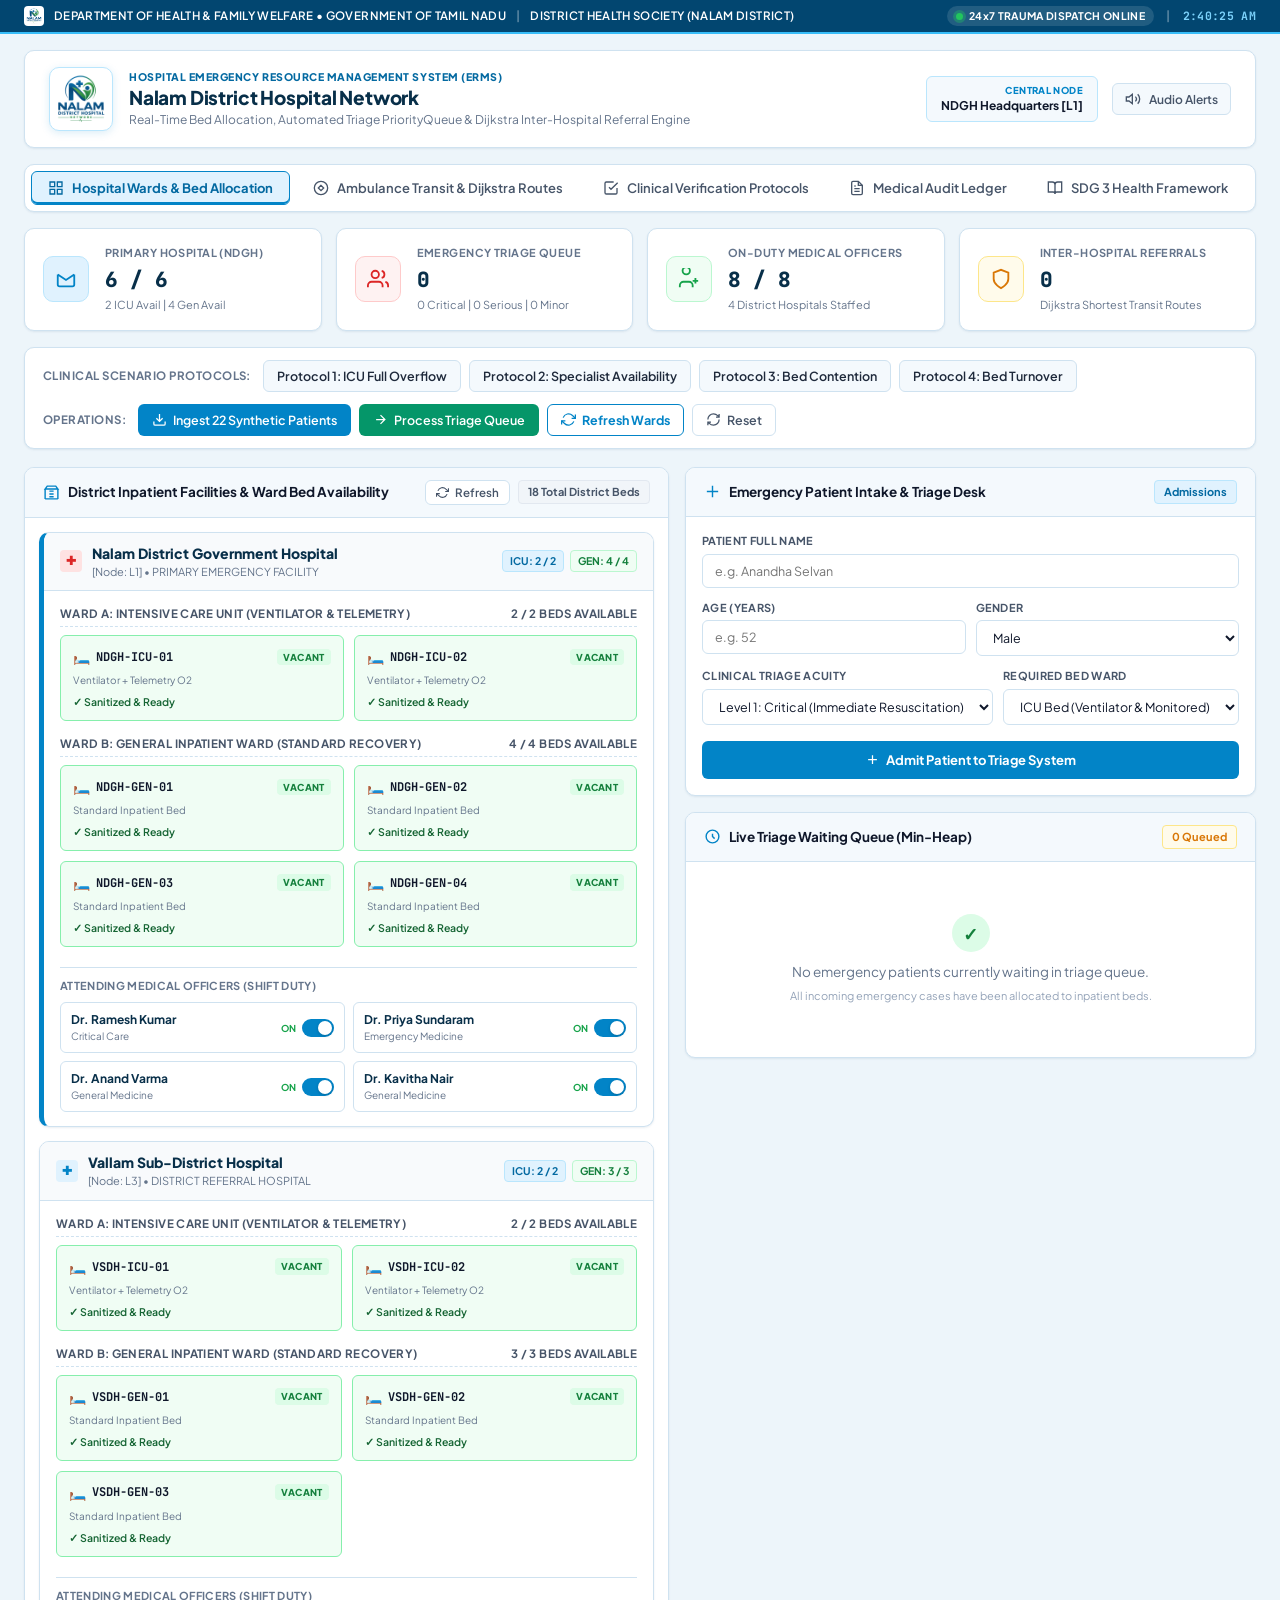
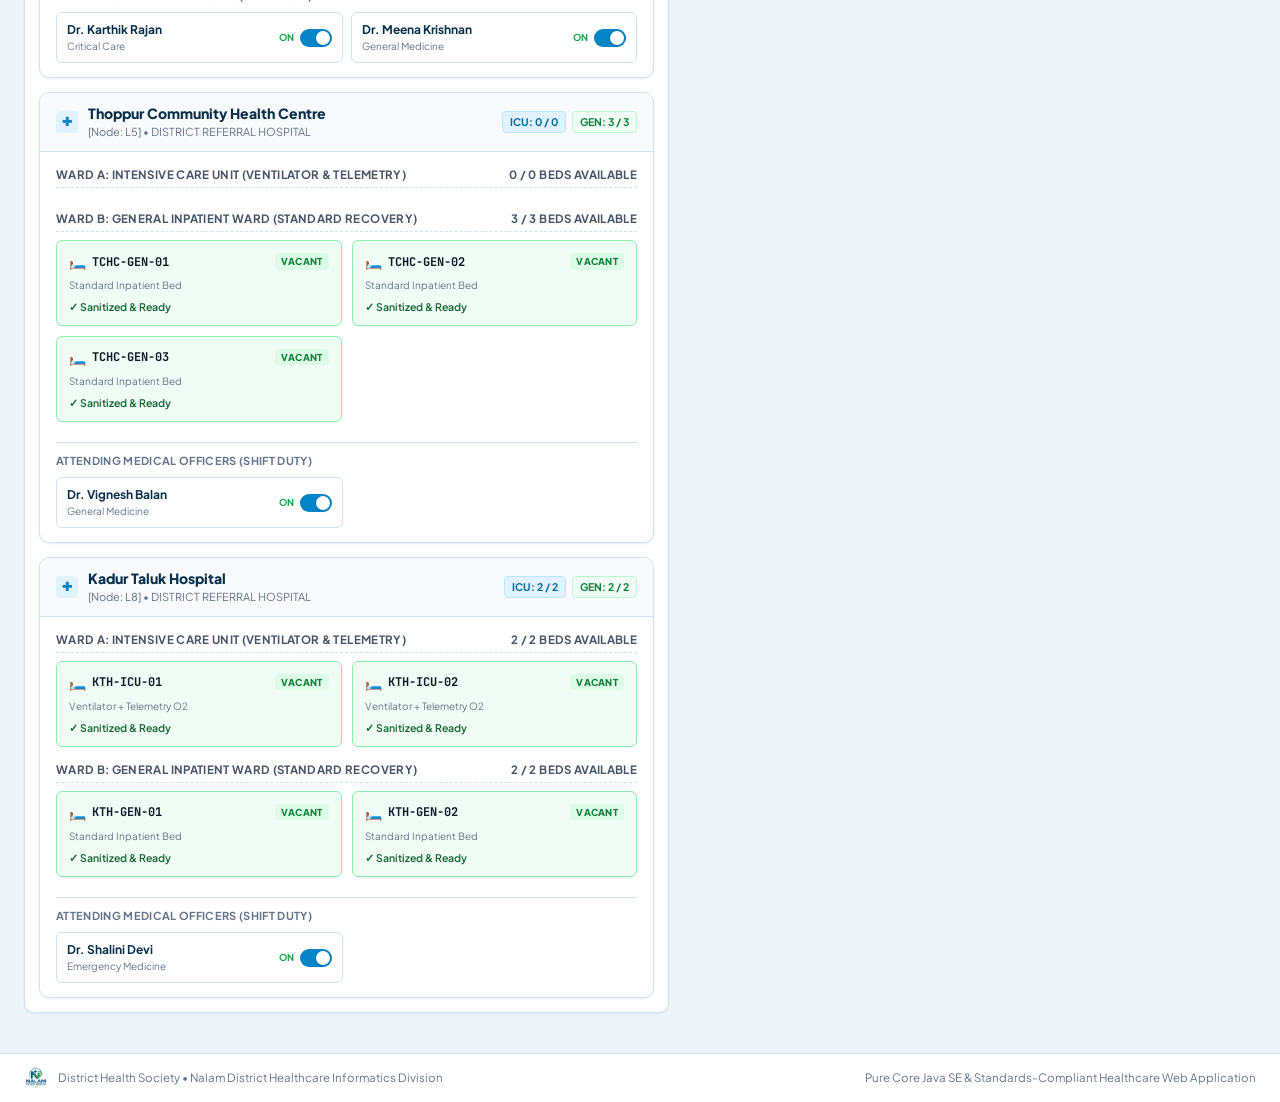
==== commit 247fc972: "Add official Nalam District Hospital Network logo, favicon, and clinical branding" ====
--- a/web/index.html
+++ b/web/index.html
@@ -4,6 +4,7 @@
   <meta charset="UTF-8">
   <meta name="viewport" content="width=device-width, initial-scale=1.0">
   <title>District Health Society • Emergency Resource Allocation System</title>
+  <link rel="icon" type="image/png" href="logo.png">
   <link rel="stylesheet" href="style.css">
   <link rel="preconnect" href="https://fonts.googleapis.com">
   <link rel="preconnect" href="https://fonts.gstatic.com" crossorigin>
@@ -15,7 +16,7 @@
   <div class="gov-top-ribbon">
     <div class="ribbon-inner">
       <div class="ribbon-left">
-        <span class="ribbon-emblem">🏥</span>
+        <img src="logo.png" alt="Logo" class="ribbon-mini-logo">
         <span>DEPARTMENT OF HEALTH & FAMILY WELFARE • GOVERNMENT OF TAMIL NADU</span>
         <span class="ribbon-sep">|</span>
         <span>DISTRICT HEALTH SOCIETY (NALAM DISTRICT)</span>
@@ -33,10 +34,8 @@
     <!-- Clinical Main Header Bar -->
     <header class="hospital-header">
       <div class="header-branding">
-        <div class="hospital-seal">
-          <svg viewBox="0 0 24 24" fill="none" stroke="currentColor" stroke-width="2.5" stroke-linecap="round" stroke-linejoin="round">
-            <path d="M12 2v20M2 12h20"/>
-          </svg>
+        <div class="hospital-brand-logo-wrap">
+          <img src="logo.png" alt="Nalam District Hospital Network" class="hospital-brand-logo">
         </div>
         <div class="hospital-title-block">
           <div class="system-tag">HOSPITAL EMERGENCY RESOURCE MANAGEMENT SYSTEM (ERMS)</div>
@@ -517,7 +516,10 @@
 
   <footer class="hospital-footer">
     <div class="footer-inner">
-      <span>District Health Society • Nalam District Healthcare Informatics Division</span>
+      <div style="display: flex; align-items: center; gap: 10px;">
+        <img src="logo.png" alt="Logo" style="height: 24px; width: auto; object-fit: contain;">
+        <span>District Health Society • Nalam District Healthcare Informatics Division</span>
+      </div>
       <span>Pure Core Java SE & Standards-Compliant Healthcare Web Application</span>
     </div>
   </footer>
--- a/web/style.css
+++ b/web/style.css
@@ -209,24 +209,40 @@
   gap: 16px;
 }
 
-.hospital-seal {
-  width: 52px;
-  height: 52px;
-  background: var(--primary-light);
-  border: 2px solid var(--primary-blue);
+.hospital-brand-logo-wrap {
+  width: 64px;
+  height: 64px;
+  background: #ffffff;
+  border: 1.5px solid var(--border-blue);
   border-radius: var(--radius-md);
+  padding: 3px;
   display: flex;
   align-items: center;
   justify-content: center;
-  color: var(--primary-dark);
   flex-shrink: 0;
-  box-shadow: 0 2px 6px rgba(2, 132, 199, 0.15);
-}
-
-.hospital-seal svg {
-  width: 32px;
-  height: 32px;
-  color: var(--triage-critical);
+  box-shadow: 0 2px 8px rgba(2, 132, 199, 0.15);
+  transition: var(--transition);
+}
+
+.hospital-brand-logo-wrap:hover {
+  transform: scale(1.04);
+  box-shadow: 0 4px 12px rgba(2, 132, 199, 0.25);
+}
+
+.hospital-brand-logo {
+  max-width: 100%;
+  max-height: 100%;
+  object-fit: contain;
+  display: block;
+}
+
+.ribbon-mini-logo {
+  width: 20px;
+  height: 20px;
+  border-radius: 4px;
+  object-fit: contain;
+  background: #ffffff;
+  padding: 1px;
 }
 
 .system-tag {
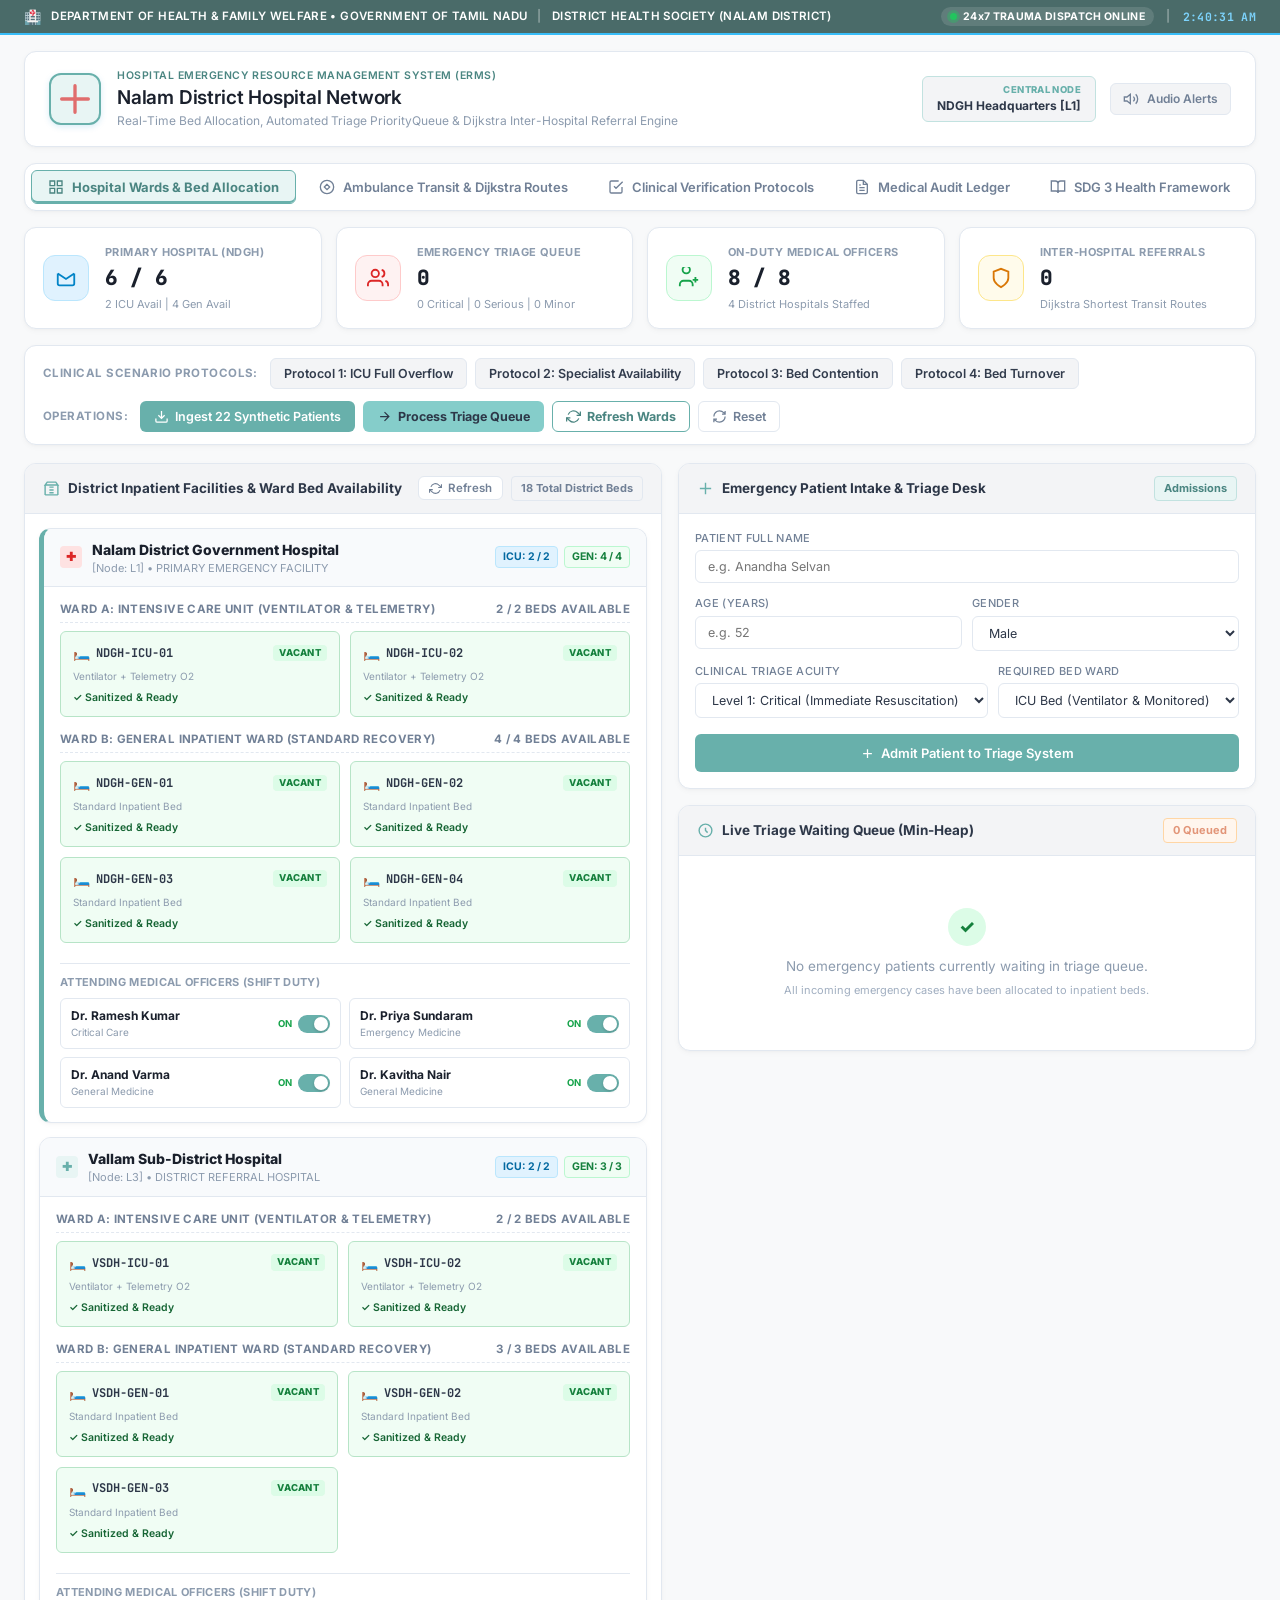
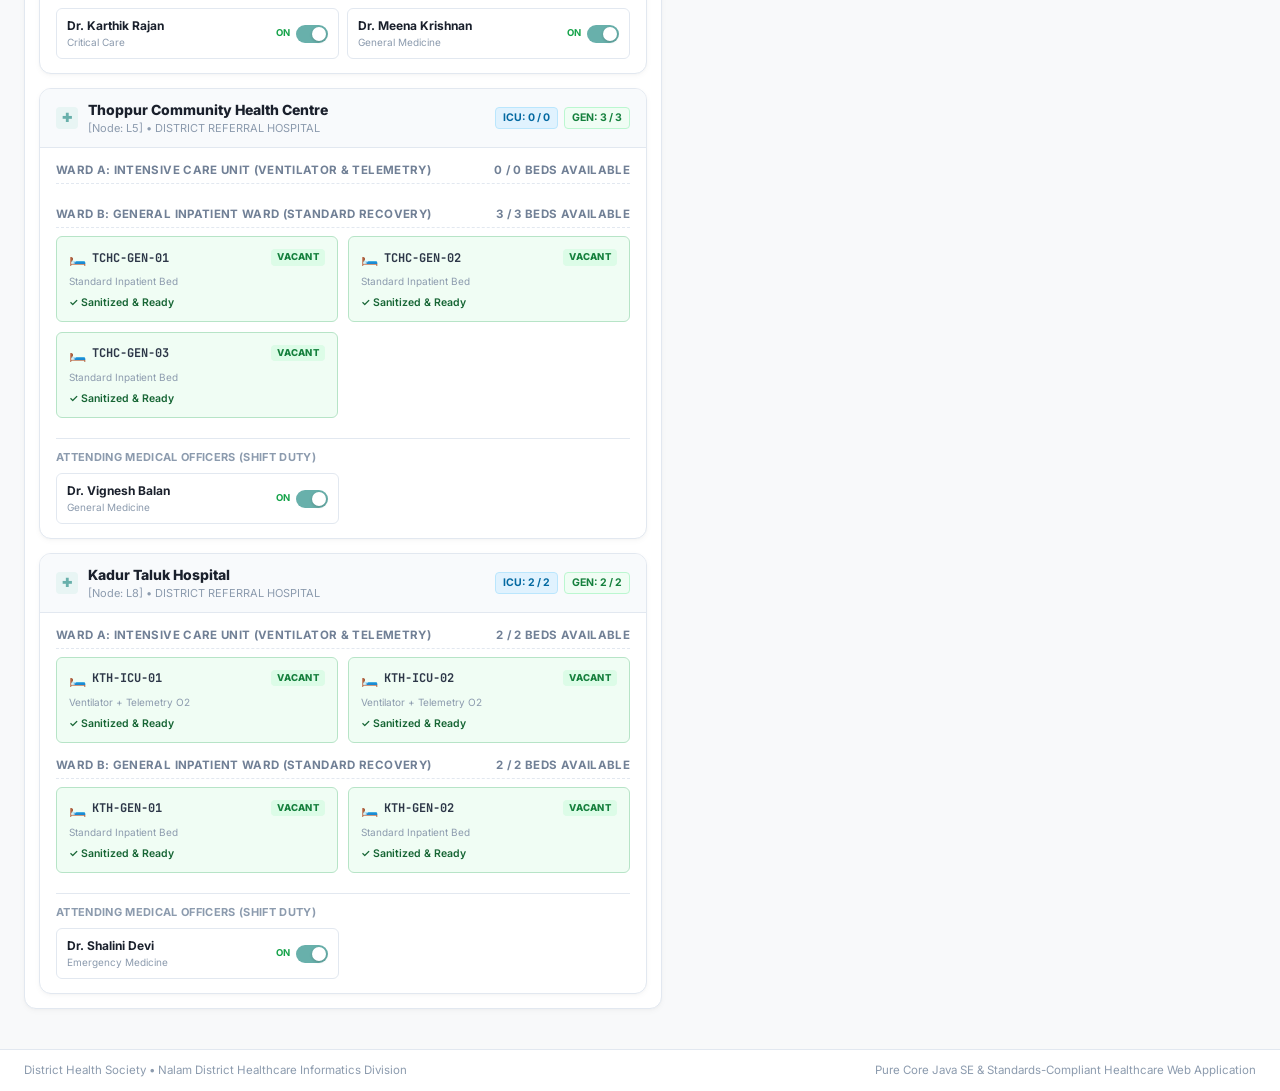
==== commit 9f58251b: "Upgrade hospital resource allocation for Review 2" ====
--- a/web/index.html
+++ b/web/index.html
@@ -4,11 +4,10 @@
   <meta charset="UTF-8">
   <meta name="viewport" content="width=device-width, initial-scale=1.0">
   <title>District Health Society • Emergency Resource Allocation System</title>
-  <link rel="icon" type="image/png" href="logo.png">
   <link rel="stylesheet" href="style.css">
   <link rel="preconnect" href="https://fonts.googleapis.com">
   <link rel="preconnect" href="https://fonts.gstatic.com" crossorigin>
-  <link href="https://fonts.googleapis.com/css2?family=Plus+Jakarta+Sans:wght@400;500;600;700;800&family=JetBrains+Mono:wght@400;500;600&display=swap" rel="stylesheet">
+  <link href="https://fonts.googleapis.com/css2?family=Inter:wght@400;500;600;700&family=JetBrains+Mono:wght@400;500;600;700&display=swap" rel="stylesheet">
 </head>
 <body>
 
@@ -16,7 +15,7 @@
   <div class="gov-top-ribbon">
     <div class="ribbon-inner">
       <div class="ribbon-left">
-        <img src="logo.png" alt="Logo" class="ribbon-mini-logo">
+        <span class="ribbon-emblem">🏥</span>
         <span>DEPARTMENT OF HEALTH & FAMILY WELFARE • GOVERNMENT OF TAMIL NADU</span>
         <span class="ribbon-sep">|</span>
         <span>DISTRICT HEALTH SOCIETY (NALAM DISTRICT)</span>
@@ -34,8 +33,10 @@
     <!-- Clinical Main Header Bar -->
     <header class="hospital-header">
       <div class="header-branding">
-        <div class="hospital-brand-logo-wrap">
-          <img src="logo.png" alt="Nalam District Hospital Network" class="hospital-brand-logo">
+        <div class="hospital-seal">
+          <svg viewBox="0 0 24 24" fill="none" stroke="currentColor" stroke-width="2.5" stroke-linecap="round" stroke-linejoin="round">
+            <path d="M12 2v20M2 12h20"/>
+          </svg>
         </div>
         <div class="hospital-title-block">
           <div class="system-tag">HOSPITAL EMERGENCY RESOURCE MANAGEMENT SYSTEM (ERMS)</div>
@@ -516,10 +517,7 @@
 
   <footer class="hospital-footer">
     <div class="footer-inner">
-      <div style="display: flex; align-items: center; gap: 10px;">
-        <img src="logo.png" alt="Logo" style="height: 24px; width: auto; object-fit: contain;">
-        <span>District Health Society • Nalam District Healthcare Informatics Division</span>
-      </div>
+      <span>District Health Society • Nalam District Healthcare Informatics Division</span>
       <span>Pure Core Java SE & Standards-Compliant Healthcare Web Application</span>
     </div>
   </footer>
--- a/web/style.css
+++ b/web/style.css
@@ -4,82 +4,90 @@
    ========================================================================== */
 
 :root {
-  /* Official Healthcare Light Blue Palette */
-  --bg-app: #edf5fa;             /* Calming light clinical blue */
-  --bg-surface: #ffffff;         /* Crisp hospital white */
-  --bg-subtle: #f4f9fd;          /* Soothing ice blue for headers */
-  --bg-input: #ffffff;
-  --bg-hover: #f0f7fc;
-
-  /* Clinical Blues */
-  --primary-blue: #0284c7;       /* Medical Clinical Blue */
-  --primary-dark: #0369a1;       /* Deep Navy Medical Blue */
-  --primary-light: #e0f2fe;      /* Soft Light Sky Blue */
-  --primary-hover: #0ea5e9;
-  --primary-border: #bae6fd;
-  --gov-ribbon-bg: #024670;
+  /* Soft Pastel Healthcare Redesign Palette */
+  --bg-app: #F8F9FA;             /* Soft warm cream / off-white */
+  --bg-surface: #FFFFFF;         /* Clean surface white */
+  --bg-subtle: #F3F4F6;          /* Calming subtle off-white for headers */
+  --bg-input: #FFFFFF;
+  --bg-hover: #F0F4F8;
+
+  /* Primary Accent: Muted Sage / Mint Green */
+  --primary-sage: #68B0AB;       /* Muted sage */
+  --primary-mint: #85CDCA;       /* Fresh mint green */
+  --primary-blue: #68B0AB;       /* Primary theme accent mapped to sage */
+  --primary-dark: #4A8581;       /* Deep slate sage */
+  --primary-light: #E8F5F4;      /* Soft pale sage/mint tint */
+  --primary-hover: #589E99;
+  --primary-border: #C2E2E0;
+  --gov-ribbon-bg: #4A6B69;      /* Muted slate-forest green ribbon */
+
+  /* Secondary Accents: Soft Lavender / Gentle Slate Blue */
+  --accent-lavender: #BDB2FF;    /* Soft pastel lavender */
+  --accent-slate-blue: #A0C4FF;  /* Gentle slate blue */
+  --accent-light: #EEF2FF;
+  --accent-purple-light: #F3F0FF;
 
   /* Primary Aliases */
-  --primary: #0284c7;
-  --primary-color: #0284c7;
-  --text-primary: #0f172a;
-  --text-secondary: #475569;
-  --text-muted: #64748b;
-  --text-faint: #94a3b8;
-
-  --navy-950: #082f49;
-  --navy-900: #0f172a;
-  --navy-800: #1e293b;
-  --navy-700: #334155;
-  --slate-600: #475569;
-  --slate-500: #64748b;
-  --slate-400: #94a3b8;
-  --slate-300: #cbd5e1;
-  --slate-200: #e2e8f0;
-  --slate-100: #f1f5f9;
+  --primary: #68B0AB;
+  --primary-color: #68B0AB;
+  --text-primary: #2D3748;
+  --text-secondary: #4A5568;
+  --text-muted: #718096;
+  --text-faint: #A0AEC0;
+
+  --navy-950: #1A202C;
+  --navy-900: #2D3748;
+  --navy-800: #323C4D;
+  --navy-700: #4A5568;
+  --slate-600: #718096;
+  --slate-500: #8C9BAE;
+  --slate-400: #A0AEC0;
+  --slate-300: #CBD5E0;
+  --slate-200: #E2E8F0;
+  --slate-100: #F3F4F6;
 
   /* Card & Panel Borders */
-  --border-card: #cfe2f0;
-  --border-light: #e2eef7;
-  --border-blue: #bae6fd;
-
-  /* Clinical Triage Standards */
-  --triage-critical: #dc2626;
-  --triage-critical-bg: #fef2f2;
-  --triage-critical-border: #fca5a5;
-
-  --triage-serious: #d97706;
-  --triage-serious-bg: #fffbeb;
-  --triage-serious-border: #fde68a;
-
-  --triage-minor: #16a34a;
-  --triage-minor-bg: #f0fdf4;
-  --triage-minor-border: #86efac;
-
-  /* Bed Status Colors */
-  --bed-vacant-bg: #f0fdf4;
-  --bed-vacant-border: #86efac;
-  --bed-vacant-text: #166534;
-
-  --bed-occupied-bg: #f0f9ff;
-  --bed-occupied-border: #7dd3fc;
-  --bed-occupied-text: #0369a1;
-
-  /* Typography */
-  --font-sans: 'Plus Jakarta Sans', -apple-system, BlinkMacSystemFont, 'Segoe UI', Roboto, Helvetica, Arial, sans-serif;
-  --font-mono: 'JetBrains Mono', monospace;
-
-  /* Radii */
+  --border-card: #E2E8F0;
+  --border-light: #EDF2F7;
+  --border-blue: #C2E2E0;
+
+  /* Clinical Triage Standards: Soft Pastel Tones */
+  --triage-critical: #E06D6D;       /* Soft dusty rose */
+  --triage-critical-bg: #FFF0F0;    /* Pastel pale rose */
+  --triage-critical-border: #FFADAD;/* Muted coral / dusty rose border */
+
+  --triage-serious: #E29578;        /* Soft peach / warm pastel amber */
+  --triage-serious-bg: #FFF6EE;     /* Pastel cream peach */
+  --triage-serious-border: #FFD6A5; /* Gentle pastel amber border */
+
+  --triage-minor: #52B788;          /* Gentle meadow sage green */
+  --triage-minor-bg: #F0FDF4;       /* Soft mint background */
+  --triage-minor-border: #B7E4C7;   /* Pastel mint border */
+
+  /* Bed Status Colors (Pastel) */
+  --bed-vacant-bg: #F0FDF4;
+  --bed-vacant-border: #B7E4C7;
+  --bed-vacant-text: #2D6A4F;
+
+  --bed-occupied-bg: #F0F5FA;
+  --bed-occupied-border: #BED2EB;
+  --bed-occupied-text: #3D5A80;
+
+  /* Typography - Inter with robust system sans-serif fallbacks */
+  --font-sans: 'Inter', -apple-system, BlinkMacSystemFont, 'Segoe UI', Roboto, Helvetica, Arial, sans-serif;
+  --font-mono: 'JetBrains Mono', 'SF Mono', Menlo, Consolas, Monaco, monospace;
+
+  /* Radii - Clean rounded components */
   --radius-xs: 4px;
   --radius-sm: 6px;
-  --radius-md: 10px;
+  --radius-md: 12px;             /* Standard 12px radius */
   --radius-lg: 14px;
   --radius-full: 9999px;
 
-  /* Hospital Card Shadows */
-  --shadow-subtle: 0 1px 3px rgba(3, 105, 161, 0.05), 0 1px 2px rgba(15, 23, 42, 0.04);
-  --shadow-card: 0 2px 8px rgba(3, 105, 161, 0.08);
-  --shadow-dropdown: 0 10px 25px rgba(15, 23, 42, 0.12);
+  /* Soft Box Shadows */
+  --shadow-subtle: 0 2px 6px rgba(0, 0, 0, 0.03), 0 1px 3px rgba(0, 0, 0, 0.02);
+  --shadow-card: 0 4px 12px rgba(104, 176, 171, 0.08), 0 1px 3px rgba(0, 0, 0, 0.03);
+  --shadow-dropdown: 0 12px 28px rgba(45, 55, 72, 0.10);
   --transition: all 0.2s ease-in-out;
 }
 
@@ -94,11 +102,17 @@
   color: var(--navy-800);
   font-family: var(--font-sans);
   font-size: 13.5px;
+  font-weight: 400;
   line-height: 1.5;
   min-height: 100vh;
   -webkit-font-smoothing: antialiased;
-  display: flex;
-  flex-direction: column;
+  -moz-osx-font-smoothing: grayscale;
+  display: flex;
+  flex-direction: column;
+}
+
+button, input, select, textarea, table, th, td {
+  font-family: inherit;
 }
 
 /* ==========================================================================
@@ -209,45 +223,29 @@
   gap: 16px;
 }
 
-.hospital-brand-logo-wrap {
-  width: 64px;
-  height: 64px;
-  background: #ffffff;
-  border: 1.5px solid var(--border-blue);
+.hospital-seal {
+  width: 52px;
+  height: 52px;
+  background: var(--primary-light);
+  border: 2px solid var(--primary-blue);
   border-radius: var(--radius-md);
-  padding: 3px;
   display: flex;
   align-items: center;
   justify-content: center;
+  color: var(--primary-dark);
   flex-shrink: 0;
-  box-shadow: 0 2px 8px rgba(2, 132, 199, 0.15);
-  transition: var(--transition);
-}
-
-.hospital-brand-logo-wrap:hover {
-  transform: scale(1.04);
-  box-shadow: 0 4px 12px rgba(2, 132, 199, 0.25);
-}
-
-.hospital-brand-logo {
-  max-width: 100%;
-  max-height: 100%;
-  object-fit: contain;
-  display: block;
-}
-
-.ribbon-mini-logo {
-  width: 20px;
-  height: 20px;
-  border-radius: 4px;
-  object-fit: contain;
-  background: #ffffff;
-  padding: 1px;
+  box-shadow: 0 2px 6px rgba(2, 132, 199, 0.15);
+}
+
+.hospital-seal svg {
+  width: 32px;
+  height: 32px;
+  color: var(--triage-critical);
 }
 
 .system-tag {
   font-size: 10.5px;
-  font-weight: 800;
+  font-weight: 600;
   text-transform: uppercase;
   color: var(--primary-dark);
   letter-spacing: 0.05em;
@@ -256,14 +254,15 @@
 
 .hospital-title-block h1 {
   font-size: 19px;
-  font-weight: 800;
+  font-weight: 600;
   color: var(--navy-950);
   letter-spacing: -0.01em;
-  line-height: 1.2;
+  line-height: 1.25;
 }
 
 .system-sub {
   font-size: 12px;
+  font-weight: 400;
   color: var(--slate-500);
   margin-top: 2px;
 }
@@ -546,21 +545,22 @@
 }
 
 .btn-primary {
-  background: var(--primary-blue);
+  background: var(--primary-sage);
   color: #ffffff;
 }
 
 .btn-primary:hover {
-  background: var(--primary-dark);
+  background: var(--primary-hover);
 }
 
 .btn-accent {
-  background: #059669;
-  color: #ffffff;
+  background: var(--primary-mint);
+  color: #2D3748;
+  font-weight: 700;
 }
 
 .btn-accent:hover {
-  background: #047857;
+  background: #72BFBC;
 }
 
 .btn-outline {
@@ -576,19 +576,19 @@
 
 .btn-refresh {
   background: #ffffff;
-  border-color: #0284c7;
-  color: #0284c7;
+  border-color: var(--primary-sage);
+  color: var(--primary-dark);
   font-weight: 700;
   position: relative;
 }
 
 .btn-refresh:hover {
-  background: #e0f2fe;
+  background: var(--primary-light);
 }
 
 .btn-refresh.pulse-highlight {
-  background: #e0f2fe;
-  border-color: #0284c7;
+  background: var(--primary-light);
+  border-color: var(--primary-sage);
   animation: pulseButton 1.6s infinite;
 }
 
@@ -1143,7 +1143,7 @@
 
 .form-field label {
   font-size: 11px;
-  font-weight: 700;
+  font-weight: 500;
   text-transform: uppercase;
   letter-spacing: 0.03em;
   color: var(--slate-600);
@@ -1156,6 +1156,7 @@
   padding: 8px 12px;
   font-family: var(--font-sans);
   font-size: 12.5px;
+  font-weight: 400;
   color: var(--navy-900);
   outline: none;
   transition: var(--transition);
@@ -1163,7 +1164,7 @@
 
 .clinical-input:focus, .clinical-select:focus {
   border-color: var(--primary-blue);
-  box-shadow: 0 0 0 3px rgba(2, 132, 199, 0.15);
+  box-shadow: 0 0 0 3px rgba(104, 176, 171, 0.15);
 }
 
 .btn-admit-patient {
@@ -1171,7 +1172,7 @@
   color: #ffffff;
   padding: 10px;
   font-size: 13px;
-  font-weight: 700;
+  font-weight: 600;
   justify-content: center;
   border-radius: var(--radius-sm);
   cursor: pointer;
@@ -1592,21 +1593,21 @@
   font-size: 11px;
   font-weight: 800;
   width: fit-content;
-  padding: 2px 8px;
+  padding: 3px 9px;
   border-radius: var(--radius-xs);
 }
 
-.sdg-card-3 { border-top: 4px solid #16a34a; }
-.sdg-card-3 .sdg-badge { background: #dcfce7; color: #15803d; }
-.sdg-card-3 h3 { color: #15803d; font-size: 16px; }
-
-.sdg-card-9 { border-top: 4px solid #ea580c; }
-.sdg-card-9 .sdg-badge { background: #ffedd5; color: #c2410c; }
-.sdg-card-9 h3 { color: #ea580c; font-size: 16px; }
-
-.sdg-card-10 { border-top: 4px solid #dc2626; }
-.sdg-card-10 .sdg-badge { background: #fee2e2; color: #b91c1c; }
-.sdg-card-10 h3 { color: #dc2626; font-size: 16px; }
+.sdg-card-3 { border-top: 4px solid var(--primary-sage); }
+.sdg-card-3 .sdg-badge { background: #E8F5F4; color: var(--primary-dark); }
+.sdg-card-3 h3 { color: var(--primary-dark); font-size: 16px; }
+
+.sdg-card-9 { border-top: 4px solid var(--accent-slate-blue); }
+.sdg-card-9 .sdg-badge { background: #EEF2FF; color: #4A6FA5; }
+.sdg-card-9 h3 { color: #3B5998; font-size: 16px; }
+
+.sdg-card-10 { border-top: 4px solid var(--accent-lavender); }
+.sdg-card-10 .sdg-badge { background: #F3F0FF; color: #6B5B95; }
+.sdg-card-10 h3 { color: #5E5086; font-size: 16px; }
 
 .sdg-target {
   font-weight: 700;
@@ -1656,7 +1657,7 @@
   background: #ffffff;
   border: 1px solid var(--border-card);
   padding: 12px 18px;
-  border-radius: var(--radius-sm);
+  border-radius: var(--radius-md);
   box-shadow: var(--shadow-dropdown);
   font-size: 13px;
   font-weight: 600;
@@ -1673,10 +1674,10 @@
   to { transform: translateX(0); opacity: 1; }
 }
 
-.toast.success { border-left: 4px solid #16a34a; }
-.toast.info { border-left: 4px solid var(--primary-blue); }
-.toast.warning { border-left: 4px solid #d97706; }
-.toast.error { border-left: 4px solid #dc2626; }
+.toast.success { border-left: 4px solid var(--primary-sage); }
+.toast.info { border-left: 4px solid var(--accent-slate-blue); }
+.toast.warning { border-left: 4px solid var(--triage-serious); }
+.toast.error { border-left: 4px solid var(--triage-critical); }
 
 /* ==========================================================================
    FOOTER
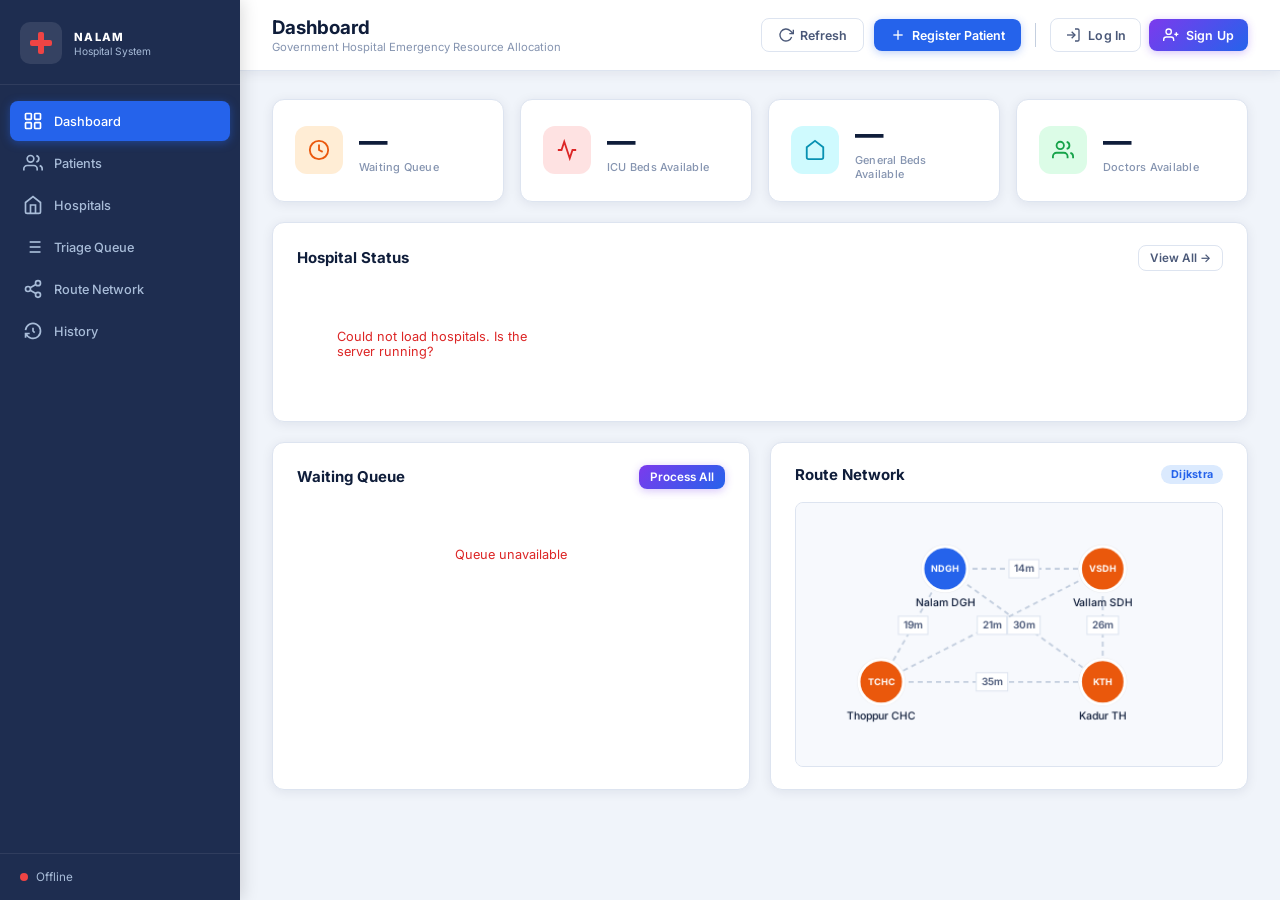
==== commit b5eca119: "Add full-stack web application, authentication, and hospital resource editing features for Medical O" ====
--- a/web/index.html
+++ b/web/index.html
@@ -1,526 +1,839 @@
 <!DOCTYPE html>
 <html lang="en">
 <head>
-  <meta charset="UTF-8">
-  <meta name="viewport" content="width=device-width, initial-scale=1.0">
-  <title>District Health Society • Emergency Resource Allocation System</title>
-  <link rel="stylesheet" href="style.css">
-  <link rel="preconnect" href="https://fonts.googleapis.com">
-  <link rel="preconnect" href="https://fonts.gstatic.com" crossorigin>
-  <link href="https://fonts.googleapis.com/css2?family=Inter:wght@400;500;600;700&family=JetBrains+Mono:wght@400;500;600;700&display=swap" rel="stylesheet">
+  <meta charset="UTF-8" />
+  <meta name="viewport" content="width=device-width, initial-scale=1.0" />
+  <title>Nalam District Hospital Resource System</title>
+  <meta name="description" content="Government Hospital Emergency Resource Allocation System — Nalam District. Real-time bed management, patient triage, and referral tracking." />
+  <link rel="preconnect" href="https://fonts.googleapis.com" />
+  <link rel="preconnect" href="https://fonts.gstatic.com" crossorigin />
+  <link href="https://fonts.googleapis.com/css2?family=Inter:wght@300;400;500;600;700;800&family=JetBrains+Mono:wght@400;500&display=swap" rel="stylesheet" />
+  <link rel="stylesheet" href="style.css" />
 </head>
 <body>
-
-  <!-- Top Administrative Ribbon (Government of Tamil Nadu / Health & Family Welfare) -->
-  <div class="gov-top-ribbon">
-    <div class="ribbon-inner">
-      <div class="ribbon-left">
-        <span class="ribbon-emblem">🏥</span>
-        <span>DEPARTMENT OF HEALTH & FAMILY WELFARE • GOVERNMENT OF TAMIL NADU</span>
-        <span class="ribbon-sep">|</span>
-        <span>DISTRICT HEALTH SOCIETY (NALAM DISTRICT)</span>
-      </div>
-      <div class="ribbon-right">
-        <span class="ribbon-chip"><span class="pulse-beacon"></span> 24x7 TRAUMA DISPATCH ONLINE</span>
-        <span class="ribbon-sep">|</span>
-        <span id="liveClock" class="ribbon-clock">00:00:00</span>
-      </div>
-    </div>
-  </div>
-
-  <div class="app-wrapper">
-
-    <!-- Clinical Main Header Bar -->
-    <header class="hospital-header">
-      <div class="header-branding">
-        <div class="hospital-seal">
-          <svg viewBox="0 0 24 24" fill="none" stroke="currentColor" stroke-width="2.5" stroke-linecap="round" stroke-linejoin="round">
-            <path d="M12 2v20M2 12h20"/>
-          </svg>
-        </div>
-        <div class="hospital-title-block">
-          <div class="system-tag">HOSPITAL EMERGENCY RESOURCE MANAGEMENT SYSTEM (ERMS)</div>
-          <h1>Nalam District Hospital Network</h1>
-          <p class="system-sub">Real-Time Bed Allocation, Automated Triage PriorityQueue & Dijkstra Inter-Hospital Referral Engine</p>
-        </div>
-      </div>
-
-      <!-- Quick Action Controls & Sound Toggle -->
-      <div class="header-controls">
-        <div class="facility-badge">
-          <div class="facility-label">CENTRAL NODE</div>
-          <div class="facility-val">NDGH Headquarters [L1]</div>
-        </div>
-
-        <button id="btnToggleSound" class="btn-sound-toggle" title="Toggle Clinical Alert Audio Cues">
-          <svg id="soundIconOn" viewBox="0 0 24 24" fill="none" stroke="currentColor" stroke-width="2">
-            <path d="M11 5L6 9H2v6h4l5 4V5zM19.07 4.93a10 10 0 0 1 0 14.14M15.54 8.46a5 5 0 0 1 0 7.07"/>
-          </svg>
-          <svg id="soundIconOff" viewBox="0 0 24 24" fill="none" stroke="currentColor" stroke-width="2" style="display:none;">
-            <path d="M11 5L6 9H2v6h4l5 4V5zM23 9l-6 6M17 9l6 6"/>
-          </svg>
-          <span class="sound-label">Audio Alerts</span>
+  <!-- Sidebar -->
+  <aside class="sidebar" id="sidebar">
+    <div class="sidebar-brand">
+      <div class="brand-icon">
+        <svg width="28" height="28" viewBox="0 0 28 28" fill="none">
+          <rect x="11" y="3" width="6" height="22" rx="2" fill="#ef4444"/>
+          <rect x="3" y="11" width="22" height="6" rx="2" fill="#ef4444"/>
+        </svg>
+      </div>
+      <div class="brand-text">
+        <span class="brand-name">NALAM</span>
+        <span class="brand-sub">Hospital System</span>
+      </div>
+    </div>
+
+    <nav class="sidebar-nav">
+      <a href="#" class="nav-item active" id="nav-dashboard" onclick="showPage('dashboard', this)">
+        <svg width="20" height="20" viewBox="0 0 24 24" fill="none" stroke="currentColor" stroke-width="2"><rect x="3" y="3" width="7" height="7" rx="1"/><rect x="14" y="3" width="7" height="7" rx="1"/><rect x="3" y="14" width="7" height="7" rx="1"/><rect x="14" y="14" width="7" height="7" rx="1"/></svg>
+        <span>Dashboard</span>
+      </a>
+      <a href="#" class="nav-item" id="nav-patients" onclick="showPage('patients', this)">
+        <svg width="20" height="20" viewBox="0 0 24 24" fill="none" stroke="currentColor" stroke-width="2"><path d="M17 21v-2a4 4 0 0 0-4-4H5a4 4 0 0 0-4 4v2"/><circle cx="9" cy="7" r="4"/><path d="M23 21v-2a4 4 0 0 0-3-3.87"/><path d="M16 3.13a4 4 0 0 1 0 7.75"/></svg>
+        <span>Patients</span>
+      </a>
+      <a href="#" class="nav-item" id="nav-hospitals" onclick="showPage('hospitals', this)">
+        <svg width="20" height="20" viewBox="0 0 24 24" fill="none" stroke="currentColor" stroke-width="2"><path d="M3 9l9-7 9 7v11a2 2 0 0 1-2 2H5a2 2 0 0 1-2-2z"/><polyline points="9,22 9,12 15,12 15,22"/></svg>
+        <span>Hospitals</span>
+      </a>
+      <a href="#" class="nav-item" id="nav-queue" onclick="showPage('queue', this)">
+        <svg width="20" height="20" viewBox="0 0 24 24" fill="none" stroke="currentColor" stroke-width="2"><line x1="8" y1="6" x2="21" y2="6"/><line x1="8" y1="12" x2="21" y2="12"/><line x1="8" y1="18" x2="21" y2="18"/><line x1="3" y1="6" x2="3.01" y2="6"/><line x1="3" y1="12" x2="3.01" y2="12"/><line x1="3" y1="18" x2="3.01" y2="18"/></svg>
+        <span>Triage Queue</span>
+      </a>
+      <a href="#" class="nav-item" id="nav-network" onclick="showPage('network', this)">
+        <svg width="20" height="20" viewBox="0 0 24 24" fill="none" stroke="currentColor" stroke-width="2"><circle cx="18" cy="5" r="3"/><circle cx="6" cy="12" r="3"/><circle cx="18" cy="19" r="3"/><line x1="8.59" y1="13.51" x2="15.42" y2="17.49"/><line x1="15.41" y1="6.51" x2="8.59" y2="10.49"/></svg>
+        <span>Route Network</span>
+      </a>
+      <a href="#" class="nav-item" id="nav-history" onclick="showPage('history', this)">
+        <svg width="20" height="20" viewBox="0 0 24 24" fill="none" stroke="currentColor" stroke-width="2"><polyline points="12 8 12 12 14 14"/><path d="M3.05 11a9 9 0 1 1 .5 4m-.5 5v-5h5"/></svg>
+        <span>History</span>
+      </a>
+    </nav>
+
+    <div class="sidebar-footer">
+      <div class="status-dot" id="connection-dot"></div>
+      <span id="connection-label">Connecting…</span>
+    </div>
+  </aside>
+
+  <!-- Main Content -->
+  <main class="main-content">
+    <!-- Top Bar -->
+    <header class="topbar">
+      <div class="topbar-left">
+        <h1 id="page-title">Dashboard</h1>
+        <span class="topbar-sub">Government Hospital Emergency Resource Allocation</span>
+      </div>
+      <div class="topbar-right">
+        <button class="btn btn-ghost" onclick="refreshAll()" id="refresh-btn" title="Refresh data">
+          <svg width="16" height="16" viewBox="0 0 24 24" fill="none" stroke="currentColor" stroke-width="2"><polyline points="23 4 23 10 17 10"/><path d="M20.49 15a9 9 0 1 1-2.12-9.36L23 10"/></svg>
+          <span>Refresh</span>
         </button>
+        <button class="btn btn-primary" onclick="showRegisterModal()" id="register-patient-btn">
+          <svg width="16" height="16" viewBox="0 0 24 24" fill="none" stroke="currentColor" stroke-width="2"><line x1="12" y1="5" x2="12" y2="19"/><line x1="5" y1="12" x2="19" y2="12"/></svg>
+          <span>Register Patient</span>
+        </button>
+
+        <div class="topbar-divider"></div>
+
+        <!-- Auth Controls (Guest State) -->
+        <div class="auth-buttons-group" id="auth-guest-group">
+          <button class="btn btn-ghost btn-auth" onclick="openAuthModal('login')" id="login-btn" title="Log in to account">
+            <svg width="16" height="16" viewBox="0 0 24 24" fill="none" stroke="currentColor" stroke-width="2"><path d="M15 3h4a2 2 0 0 1 2 2v14a2 2 0 0 1-2 2h-4"/><polyline points="10 17 15 12 10 7"/><line x1="15" y1="12" x2="3" y2="12"/></svg>
+            <span>Log In</span>
+          </button>
+          <button class="btn btn-accent btn-auth" onclick="openAuthModal('signup')" id="signup-btn" title="Create a new account">
+            <svg width="16" height="16" viewBox="0 0 24 24" fill="none" stroke="currentColor" stroke-width="2"><path d="M16 21v-2a4 4 0 0 0-4-4H5a4 4 0 0 0-4 4v2"/><circle cx="8.5" cy="7" r="4"/><line x1="20" y1="8" x2="20" y2="14"/><line x1="23" y1="11" x2="17" y2="11"/></svg>
+            <span>Sign Up</span>
+          </button>
+        </div>
+
+        <!-- Auth Controls (Logged In State) -->
+        <div class="auth-user-group" id="auth-user-group" style="display: none;">
+          <div class="user-profile-badge" id="user-profile-badge" onclick="openProfileSummary()" title="View logged-in profile">
+            <div class="user-avatar" id="user-avatar-initials">AD</div>
+            <div class="user-meta">
+              <span class="user-name" id="user-display-name">Admin User</span>
+              <span class="user-role-tag" id="user-display-role">District Admin</span>
+            </div>
+          </div>
+          <button class="btn btn-ghost btn-sm btn-logout" onclick="logoutUser()" id="logout-btn" title="Log out of system">
+            <svg width="14" height="14" viewBox="0 0 24 24" fill="none" stroke="currentColor" stroke-width="2"><path d="M9 21H5a2 2 0 0 1-2-2V5a2 2 0 0 1 2-2h4"/><polyline points="16 17 21 12 16 7"/><line x1="21" y1="12" x2="9" y2="12"/></svg>
+            <span>Logout</span>
+          </button>
+        </div>
       </div>
     </header>
 
-    <!-- Hospital Navigation Tab Bar -->
-    <nav class="hospital-nav-tabs">
-      <button class="nav-tab active" data-tab="tab-dashboard">
-        <svg viewBox="0 0 24 24" fill="none" stroke="currentColor" stroke-width="2"><path d="M3 3h7v7H3zM14 3h7v7h-7zM14 14h7v7h-7zM3 14h7v7H3z"/></svg>
-        Hospital Wards & Bed Allocation
-      </button>
-      <button class="nav-tab" data-tab="tab-map">
-        <svg viewBox="0 0 24 24" fill="none" stroke="currentColor" stroke-width="2"><circle cx="12" cy="12" r="10"/><polygon points="12 8 8 12 12 16 16 12 12 8"/></svg>
-        Ambulance Transit & Dijkstra Routes
-      </button>
-      <button class="nav-tab" data-tab="tab-tests">
-        <svg viewBox="0 0 24 24" fill="none" stroke="currentColor" stroke-width="2"><path d="M9 11l3 3L22 4M21 12v7a2 2 0 0 1-2 2H5a2 2 0 0 1-2-2V5a2 2 0 0 1 2-2h11"/></svg>
-        Clinical Verification Protocols
-      </button>
-      <button class="nav-tab" data-tab="tab-audit">
-        <svg viewBox="0 0 24 24" fill="none" stroke="currentColor" stroke-width="2"><path d="M14 2H6a2 2 0 0 0-2 2v16a2 2 0 0 0 2 2h12a2 2 0 0 0 2-2V8zM14 2v6h6M16 13H8M16 17H8M10 9H8"/></svg>
-        Medical Audit Ledger
-      </button>
-      <button class="nav-tab" data-tab="tab-docs">
-        <svg viewBox="0 0 24 24" fill="none" stroke="currentColor" stroke-width="2"><path d="M2 3h6a4 4 0 0 1 4 4v14a3 3 0 0 0-3-3H2zM22 3h-6a4 4 0 0 0-4 4v14a3 3 0 0 1 3-3h7z"/></svg>
-        SDG 3 Health Framework
-      </button>
-    </nav>
-
-    <!-- Key Hospital Metrics Bar (Clean Clinical Cards) -->
-    <section class="hospital-kpi-row">
-      <div class="kpi-card">
-        <div class="kpi-icon icon-blue">
-          <svg viewBox="0 0 24 24" fill="none" stroke="currentColor" stroke-width="2"><path d="M3 7v11a2 2 0 0 0 2 2h14a2 2 0 0 0 2-2V7M3 7l9 6 9-6"/></svg>
-        </div>
-        <div class="kpi-content">
-          <div class="kpi-label">Primary Hospital (NDGH)</div>
-          <div class="kpi-value" id="metricNdghBeds">6 / 6 Available</div>
-          <div class="kpi-meta" id="metricNdghBedsSub">2 ICU (Ventilator) • 4 General Ward</div>
-        </div>
-      </div>
-
-      <div class="kpi-card">
-        <div class="kpi-icon icon-red">
-          <svg viewBox="0 0 24 24" fill="none" stroke="currentColor" stroke-width="2"><path d="M17 21v-2a4 4 0 0 0-4-4H5a4 4 0 0 0-4 4v2M9 11a4 4 0 1 0 0-8 4 4 0 0 0 0 8zM23 21v-2a4 4 0 0 0-3-3.87M16 3.13a4 4 0 0 1 0 7.75"/></svg>
-        </div>
-        <div class="kpi-content">
-          <div class="kpi-label">Emergency Triage Queue</div>
-          <div class="kpi-value" id="metricQueueCount">0 Waiting</div>
-          <div class="kpi-meta" id="metricQueueUrgency">0 Critical • 0 Serious • 0 Minor</div>
-        </div>
-      </div>
-
-      <div class="kpi-card">
-        <div class="kpi-icon icon-teal">
-          <svg viewBox="0 0 24 24" fill="none" stroke="currentColor" stroke-width="2"><path d="M16 21v-2a4 4 0 0 0-4-4H6a4 4 0 0 0-4 4v2M9 7a4 4 0 1 0 0-8 4 4 0 0 0 0 8zm13 7h-6m3-3v6"/></svg>
-        </div>
-        <div class="kpi-content">
-          <div class="kpi-label">On-Duty Medical Officers</div>
-          <div class="kpi-value" id="metricDoctorsCount">8 / 8 Active</div>
-          <div class="kpi-meta" id="metricDoctorsSub">4 District Hospitals Staffed</div>
-        </div>
-      </div>
-
-      <div class="kpi-card">
-        <div class="kpi-icon icon-amber">
-          <svg viewBox="0 0 24 24" fill="none" stroke="currentColor" stroke-width="2"><path d="M12 22s8-4 8-10V5l-8-3-8 3v7c0 6 8 10 8 10z"/></svg>
-        </div>
-        <div class="kpi-content">
-          <div class="kpi-label">Inter-Hospital Referrals</div>
-          <div class="kpi-value" id="metricReferralCount">0 Transfers</div>
-          <div class="kpi-meta">Dijkstra Shortest Transit Routes</div>
-        </div>
-      </div>
-    </section>
-
-    <!-- Clinical Operations Action Bar -->
-    <section class="clinical-action-bar">
-      <div class="action-section">
-        <span class="action-label">Clinical Scenario Protocols:</span>
-        <button id="btnRunTest1" class="btn-clinical btn-protocol" title="Simulates full ICU at NDGH -> Triggers Dijkstra referral to VSDH">
-          Protocol 1: ICU Full Overflow
-        </button>
-        <button id="btnRunTest2" class="btn-clinical btn-protocol" title="Doctor off-duty -> Blocks admission; resumes on doctor sign-in">
-          Protocol 2: Specialist Availability
-        </button>
-        <button id="btnRunTest3" class="btn-clinical btn-protocol" title="1 General bed left -> Serious patient prioritized over earlier Minor">
-          Protocol 3: Bed Contention
-        </button>
-        <button id="btnRunTest4" class="btn-clinical btn-protocol" title="Discharging bed immediately admits waiting patient from queue">
-          Protocol 4: Bed Turnover
-        </button>
-      </div>
-
-      <div class="action-section">
-        <span class="action-label">Operations:</span>
-        <button id="btnLoadBatch" class="btn-clinical btn-primary">
-          <svg viewBox="0 0 24 24" fill="none" stroke="currentColor" stroke-width="2"><path d="M21 15v4a2 2 0 0 1-2 2H5a2 2 0 0 1-2-2v-4M7 10l5 5 5-5M12 15V3"/></svg>
-          Ingest 22 Synthetic Patients
-        </button>
-        <button id="btnProcessQueue" class="btn-clinical btn-accent">
-          <svg viewBox="0 0 24 24" fill="none" stroke="currentColor" stroke-width="2"><path d="M5 12h14M12 5l7 7-7 7"/></svg>
-          Process Triage Queue
-        </button>
-        <button id="btnRefreshSystem" class="btn-clinical btn-refresh" title="Refresh hospital ward allocations and triage queue">
-          <svg viewBox="0 0 24 24" fill="none" stroke="currentColor" stroke-width="2"><path d="M23 4v6h-6M1 20v-6h6"/><path d="M3.51 9a9 9 0 0 1 14.85-3.36L23 10M1 14l4.64 4.36A9 9 0 0 0 20.49 15"/></svg>
-          <span id="btnRefreshText">Refresh Wards</span>
-          <span id="refreshBadge" class="refresh-indicator-badge" style="display: none;">1</span>
-        </button>
-        <button id="btnResetAll" class="btn-clinical btn-outline" title="Reset system to clean initial state">
-          <svg viewBox="0 0 24 24" fill="none" stroke="currentColor" stroke-width="2"><path d="M3 12a9 9 0 0 1 9-9 9.75 9.75 0 0 1 6.74 2.74L21 8M21 3v5h-5M21 12a9 9 0 0 1-9 9 9.75 9.75 0 0 1-6.74-2.74L3 16M3 21v-5h5"/></svg>
-          Reset
-        </button>
-      </div>
-    </section>
-
-    <!-- =====================================================================
-         TAB 1: HOSPITAL WARDS, BEDS & TRIAGE DESK
-         ===================================================================== -->
-    <div id="tab-dashboard" class="tab-content active">
-      <div class="dashboard-grid">
-
-        <!-- Column 1: Hospital Facilities & Inpatient Bed Wards -->
-        <div class="hospital-facilities-column">
-          <div class="clinical-panel">
-            <div class="panel-header-bar">
-              <div class="panel-header-title">
-                <svg viewBox="0 0 24 24" fill="none" stroke="currentColor" stroke-width="2"><path d="M3 21h18M3 7v14M21 7v14M6 3h12l3 4H3l3-4zM9 10h6M9 14h6M9 18h6"/></svg>
-                <span>District Inpatient Facilities & Ward Bed Availability</span>
-              </div>
-              <div style="display: flex; align-items: center; gap: 8px;">
-                <button id="btnQuickRefreshBeds" class="btn-clinical btn-outline" style="padding: 4px 10px; font-size: 11.5px;" title="Refresh bed allocation display">
-                  <svg viewBox="0 0 24 24" fill="none" stroke="currentColor" stroke-width="2" style="width: 13px; height: 13px;"><path d="M23 4v6h-6M1 20v-6h6"/><path d="M3.51 9a9 9 0 0 1 14.85-3.36L23 10M1 14l4.64 4.36A9 9 0 0 0 20.49 15"/></svg>
-                  Refresh
-                </button>
-                <span class="panel-header-tag" id="badgeTotalBeds">18 Total District Beds</span>
-              </div>
-            </div>
-
-            <!-- Discharge Refresh Banner (Visible after patient is discharged) -->
-            <div id="dischargeRefreshBanner" class="discharge-refresh-banner" style="display: none;">
-              <div class="banner-content">
-                <span class="banner-icon">🔄</span>
-                <div class="banner-text">
-                  <strong id="bannerPatientText">Patient Discharged from Bed</strong>
-                  <span id="bannerSubText">Click Refresh to update bed status & process waiting triage queue.</span>
-                </div>
-              </div>
-              <button id="btnBannerRefresh" class="btn-clinical btn-banner-action">
-                <svg viewBox="0 0 24 24" fill="none" stroke="currentColor" stroke-width="2" style="width: 14px; height: 14px;"><path d="M23 4v6h-6M1 20v-6h6"/><path d="M3.51 9a9 9 0 0 1 14.85-3.36L23 10M1 14l4.64 4.36A9 9 0 0 0 20.49 15"/></svg>
-                Refresh Wards Now
-              </button>
-            </div>
-
-            <!-- Populated dynamically via app.js -->
-            <div class="hospitals-list" id="hospitalsList"></div>
-          </div>
-        </div>
-
-        <!-- Column 2: Emergency Intake Form & Live Triage Queue -->
-        <div class="triage-intake-column">
-
-          <!-- Patient Intake Triage Desk Form -->
-          <div class="clinical-panel triage-form-panel">
-            <div class="panel-header-bar">
-              <div class="panel-header-title">
-                <svg viewBox="0 0 24 24" fill="none" stroke="currentColor" stroke-width="2"><path d="M12 4v16M4 12h16"/></svg>
-                <span>Emergency Patient Intake & Triage Desk</span>
-              </div>
-              <span class="panel-header-tag tag-blue">Admissions</span>
-            </div>
-
-            <form id="patientForm" class="intake-form">
-              <div class="form-row">
-                <div class="form-field full-width">
-                  <label for="ptName">Patient Full Name</label>
-                  <input type="text" id="ptName" class="clinical-input" placeholder="e.g. Anandha Selvan" required>
-                </div>
-              </div>
-
-              <div class="form-row two-cols">
-                <div class="form-field">
-                  <label for="ptAge">Age (Years)</label>
-                  <input type="number" id="ptAge" class="clinical-input" placeholder="e.g. 52" min="1" max="110" required>
-                </div>
-                <div class="form-field">
-                  <label for="ptGender">Gender</label>
-                  <select id="ptGender" class="clinical-select">
-                    <option value="Male">Male</option>
-                    <option value="Female">Female</option>
-                    <option value="Other">Other</option>
-                  </select>
-                </div>
-              </div>
-
-              <div class="form-row two-cols">
-                <div class="form-field">
-                  <label for="ptSeverity">Clinical Triage Acuity</label>
-                  <select id="ptSeverity" class="clinical-select">
-                    <option value="CRITICAL">Level 1: Critical (Immediate Resuscitation)</option>
-                    <option value="SERIOUS">Level 2: Serious (Urgent Intervention)</option>
-                    <option value="MINOR">Level 3: Minor (Stable Observation)</option>
-                  </select>
-                </div>
-                <div class="form-field">
-                  <label for="ptFacility">Required Bed Ward</label>
-                  <select id="ptFacility" class="clinical-select">
-                    <option value="ICU">ICU Bed (Ventilator & Monitored)</option>
-                    <option value="General">General Inpatient Ward</option>
-                  </select>
-                </div>
-              </div>
-
-              <button type="submit" class="btn-clinical btn-admit-patient">
-                <svg viewBox="0 0 24 24" fill="none" stroke="currentColor" stroke-width="2"><path d="M12 5v14M5 12h14"/></svg>
-                Admit Patient to Triage System
-              </button>
-            </form>
-          </div>
-
-          <!-- Live Emergency Triage PriorityQueue -->
-          <div class="clinical-panel triage-queue-panel">
-            <div class="panel-header-bar">
-              <div class="panel-header-title">
-                <svg viewBox="0 0 24 24" fill="none" stroke="currentColor" stroke-width="2"><path d="M12 8v4l3 3M21 12a9 9 0 1 1-18 0 9 9 0 0 1 18 0z"/></svg>
-                <span>Live Triage Waiting Queue (Min-Heap)</span>
-              </div>
-              <span class="panel-header-tag tag-amber" id="badgeQueueSize">0 Queued</span>
-            </div>
-
-            <div class="triage-queue-list" id="queueList">
-              <div class="empty-queue-message">
-                <span class="empty-icon">✓</span>
-                <p>No emergency patients currently waiting in triage queue.</p>
-                <span class="empty-sub">All incoming emergency cases have been allocated to inpatient beds.</span>
-              </div>
-            </div>
-          </div>
-
-        </div>
-      </div>
-    </div>
-
-    <!-- =====================================================================
-         TAB 2: ROAD NETWORK TOPOLOGY & DIJKSTRA ROUTING
-         ===================================================================== -->
-    <div id="tab-map" class="tab-content">
-      <div class="dashboard-grid map-layout-grid">
-
-        <!-- Left: SVG GIS Road Map -->
-        <div class="clinical-panel map-panel">
-          <div class="panel-header-bar">
-            <div class="panel-header-title">
-              <svg viewBox="0 0 24 24" fill="none" stroke="currentColor" stroke-width="2"><circle cx="12" cy="12" r="10"/><polygon points="12 8 8 12 12 16 16 12 12 8"/></svg>
-              <span>Nalam District Emergency Road Network Topology</span>
-            </div>
-            <span class="panel-header-tag">Interactive: Click travel time tag to edit road minutes</span>
-          </div>
-
-          <div class="map-render-wrapper">
-            <svg id="roadMapSvg" class="hospital-svg-map" viewBox="0 0 540 360"></svg>
-            <div class="map-legend">
-              <div class="legend-chip"><span class="legend-dot dot-primary"></span> <strong>L1:</strong> NDGH Central Hospital (Headquarters)</div>
-              <div class="legend-chip"><span class="legend-dot dot-referral"></span> <strong>Referral Hospitals:</strong> L3 (VSDH), L5 (TCHC), L8 (KTH)</div>
-              <div class="legend-chip"><span class="legend-dot dot-transit"></span> <strong>Road Junctions:</strong> L2, L4, L6, L7, L9</div>
-            </div>
-          </div>
-        </div>
-
-        <!-- Right: Dijkstra Shortest Travel Times Table -->
-        <div class="clinical-panel routes-panel">
-          <div class="panel-header-bar">
-            <div class="panel-header-title">
-              <svg viewBox="0 0 24 24" fill="none" stroke="currentColor" stroke-width="2"><path d="M13 10V3L4 14h7v7l9-11h-7z"/></svg>
-              <span>Dijkstra Shortest Transit Times from NDGH (L1)</span>
-            </div>
-            <span class="panel-header-tag tag-blue">Min-Heap Routing</span>
-          </div>
-
-          <div class="table-container">
-            <table class="clinical-table">
-              <thead>
-                <tr>
-                  <th>Referral Facility</th>
-                  <th>Location</th>
-                  <th>Transit Time</th>
-                  <th>Shortest Ambulance Highway Route</th>
-                </tr>
-              </thead>
-              <tbody id="dijkstraTableBody"></tbody>
-            </table>
-          </div>
-
-          <div class="clinical-info-card">
-            <div class="info-card-title">Dijkstra Golden-Hour Referral Policy</div>
-            <p>When primary admission at NDGH fails due to capacity or specialist unavailability, the referral service evaluates all district hospitals with available matching resources and selects the destination that minimizes total ambulance transit time.</p>
-            <p>The bed and doctor at the destination hospital are atomically reserved prior to dispatch.</p>
-          </div>
-        </div>
-
-      </div>
-    </div>
-
-    <!-- =====================================================================
-         TAB 3: CLINICAL VERIFICATION PROTOCOLS
-         ===================================================================== -->
-    <div id="tab-tests" class="tab-content">
-      <div class="clinical-panel">
-        <div class="panel-header-bar">
-          <div class="panel-header-title">
-            <svg viewBox="0 0 24 24" fill="none" stroke="currentColor" stroke-width="2"><path d="M9 11l3 3L22 4M21 12v7a2 2 0 0 1-2 2H5a2 2 0 0 1-2-2V5a2 2 0 0 1 2-2h11"/></svg>
-            <span>Automated Failure & Clinical Contention Verification Protocols</span>
-          </div>
-          <button id="btnRunAllTestsWeb" class="btn-clinical btn-primary">
-            Run Complete Protocol Suite
-          </button>
-        </div>
-
-        <div class="protocols-grid">
-          <!-- Protocol 1 -->
-          <div class="protocol-card" id="cardTest1">
-            <div class="protocol-card-header">
-              <div class="protocol-title-group">
-                <span class="protocol-number">PROTOCOL 01</span>
-                <h4>ICU Bed Exhaustion & Dijkstra Referral</h4>
-              </div>
-              <span class="protocol-status-badge pending">READY</span>
-            </div>
-            <p class="protocol-desc">Both NDGH ICU beds are fully occupied. A critical trauma patient arrives requiring an ICU bed. The referral engine calculates shortest travel paths using Dijkstra, selects Vallam Sub-District Hospital (VSDH - 14 mins), and atomically reserves bed VSDH-ICU-01.</p>
-            <div class="protocol-result-box" id="detailsTest1">Ready to execute. Click Execute Protocol below.</div>
-            <button class="btn-clinical btn-outline" onclick="runScenario1_NoICUBed()">Execute Protocol 1</button>
-          </div>
-
-          <!-- Protocol 2 -->
-          <div class="protocol-card" id="cardTest2">
-            <div class="protocol-card-header">
-              <div class="protocol-title-group">
-                <span class="protocol-number">PROTOCOL 02</span>
-                <h4>Specialist Medical Officer Shift Blockade</h4>
-              </div>
-              <span class="protocol-status-badge pending">READY</span>
-            </div>
-            <p class="protocol-desc">An ICU bed is vacant at NDGH, but all Critical Care specialists are off-duty. Admission must be safely blocked and held in the waiting queue without consuming the bed. Once a doctor signs on duty, admission proceeds automatically.</p>
-            <div class="protocol-result-box" id="detailsTest2">Ready to execute. Click Execute Protocol below.</div>
-            <button class="btn-clinical btn-outline" onclick="runScenario2_NoDoctor()">Execute Protocol 2</button>
-          </div>
-
-          <!-- Protocol 3 -->
-          <div class="protocol-card" id="cardTest3">
-            <div class="protocol-card-header">
-              <div class="protocol-title-group">
-                <span class="protocol-number">PROTOCOL 03</span>
-                <h4>Simultaneous Bed Contention (Severity Priority)</h4>
-              </div>
-              <span class="protocol-status-badge pending">READY</span>
-            </div>
-            <p class="protocol-desc">Only 1 General Ward bed remains in the district. Patient A (Minor) arrives first at Seq #1, followed by Patient B (Serious) at Seq #2. The min-heap sorts by clinical urgency (Serious > Minor), admitting Patient B immediately while Patient A remains in queue.</p>
-            <div class="protocol-result-box" id="detailsTest3">Ready to execute. Click Execute Protocol below.</div>
-            <button class="btn-clinical btn-outline" onclick="runScenario3_BedContention()">Execute Protocol 3</button>
-          </div>
-
-          <!-- Protocol 4 -->
-          <div class="protocol-card" id="cardTest4">
-            <div class="protocol-card-header">
-              <div class="protocol-title-group">
-                <span class="protocol-number">PROTOCOL 04</span>
-                <h4>Patient Bed Turnover & Auto-Admission</h4>
-              </div>
-              <span class="protocol-status-badge pending">READY</span>
-            </div>
-            <p class="protocol-desc">All beds are occupied with an emergency patient waiting in queue. When an admitted patient is discharged, the newly liberated bed immediately triggers an event-driven queue re-evaluation, admitting the waiting patient instantly.</p>
-            <div class="protocol-result-box" id="detailsTest4">Ready to execute. Click Execute Protocol below.</div>
-            <button class="btn-clinical btn-outline" onclick="runScenario4_DischargeEnable()">Execute Protocol 4</button>
-          </div>
-        </div>
-      </div>
-    </div>
-
-    <!-- =====================================================================
-         TAB 4: MEDICAL AUDIT LEDGER
-         ===================================================================== -->
-    <div id="tab-audit" class="tab-content">
-      <div class="clinical-panel">
-        <div class="panel-header-bar">
-          <div class="panel-header-title">
-            <svg viewBox="0 0 24 24" fill="none" stroke="currentColor" stroke-width="2"><path d="M14 2H6a2 2 0 0 0-2 2v16a2 2 0 0 0 2 2h12a2 2 0 0 0 2-2V8z"/></svg>
-            <span>Immutable Clinical Event Audit Ledger (ArrayList)</span>
-          </div>
-          <div class="header-action-buttons">
-            <button id="btnExportJson" class="btn-clinical btn-outline">Export Audit JSON</button>
-            <button id="btnClearAudit" class="btn-clinical btn-outline">Clear View</button>
-          </div>
-        </div>
-
-        <div class="table-container audit-table-container">
-          <table class="clinical-table audit-table">
+    <!-- Pages -->
+    <!-- ===== DASHBOARD PAGE ===== -->
+    <div class="page active" id="page-dashboard">
+      <!-- Stat Cards -->
+      <div class="stats-grid" id="stats-grid">
+        <div class="stat-card" id="stat-waiting">
+          <div class="stat-icon orange"><svg width="22" height="22" viewBox="0 0 24 24" fill="none" stroke="currentColor" stroke-width="2"><circle cx="12" cy="12" r="10"/><polyline points="12 6 12 12 16 14"/></svg></div>
+          <div class="stat-info">
+            <div class="stat-value" id="stat-waiting-val">—</div>
+            <div class="stat-label">Waiting Queue</div>
+          </div>
+        </div>
+        <div class="stat-card" id="stat-icu">
+          <div class="stat-icon red"><svg width="22" height="22" viewBox="0 0 24 24" fill="none" stroke="currentColor" stroke-width="2"><path d="M22 12h-4l-3 9L9 3l-3 9H2"/></svg></div>
+          <div class="stat-info">
+            <div class="stat-value" id="stat-icu-val">—</div>
+            <div class="stat-label">ICU Beds Available</div>
+          </div>
+        </div>
+        <div class="stat-card" id="stat-gen">
+          <div class="stat-icon cyan"><svg width="22" height="22" viewBox="0 0 24 24" fill="none" stroke="currentColor" stroke-width="2"><path d="M3 9l9-7 9 7v11a2 2 0 0 1-2 2H5a2 2 0 0 1-2-2z"/></svg></div>
+          <div class="stat-info">
+            <div class="stat-value" id="stat-gen-val">—</div>
+            <div class="stat-label">General Beds Available</div>
+          </div>
+        </div>
+        <div class="stat-card" id="stat-doctors">
+          <div class="stat-icon green"><svg width="22" height="22" viewBox="0 0 24 24" fill="none" stroke="currentColor" stroke-width="2"><path d="M17 21v-2a4 4 0 0 0-4-4H5a4 4 0 0 0-4 4v2"/><circle cx="9" cy="7" r="4"/><path d="M23 21v-2a4 4 0 0 0-3-3.87"/><path d="M16 3.13a4 4 0 0 1 0 7.75"/></svg></div>
+          <div class="stat-info">
+            <div class="stat-value" id="stat-docs-val">—</div>
+            <div class="stat-label">Doctors Available</div>
+          </div>
+        </div>
+      </div>
+
+      <!-- Hospital Cards Grid -->
+      <section class="section">
+        <div class="section-header">
+          <h2>Hospital Status</h2>
+          <button class="btn btn-ghost btn-sm" onclick="showPage('hospitals', document.getElementById('nav-hospitals'))" id="view-all-hospitals-btn" title="View all hospital details">View All &rarr;</button>
+        </div>
+        <div class="hospital-cards" id="hospital-cards">
+          <div class="loading-spinner"><div class="spinner"></div><p>Loading hospitals…</p></div>
+        </div>
+      </section>
+
+      <!-- Queue Preview & Route -->
+      <div class="two-col">
+        <section class="section">
+          <div class="section-header">
+            <h2>Waiting Queue</h2>
+            <button class="btn btn-accent btn-sm" onclick="processQueue()" id="process-queue-btn">Process All</button>
+          </div>
+          <div id="dashboard-queue-list">
+            <div class="loading-spinner"><div class="spinner"></div></div>
+          </div>
+        </section>
+
+        <section class="section">
+          <div class="section-header">
+            <h2>Route Network</h2>
+            <span class="badge badge-blue">Dijkstra</span>
+          </div>
+          <canvas id="route-canvas" width="420" height="260"></canvas>
+        </section>
+      </div>
+    </div>
+
+    <!-- ===== PATIENTS PAGE ===== -->
+    <div class="page" id="page-patients">
+      <section class="section">
+        <div class="section-header">
+          <h2>All Patients</h2>
+          <div class="filter-row">
+            <input type="text" class="input-field" id="patient-search" placeholder="Search by name or ID…" oninput="filterPatients()" />
+            <select class="input-field" id="patient-filter-status" onchange="filterPatients()">
+              <option value="">All Statuses</option>
+              <option value="WAITING">Waiting</option>
+              <option value="ADMITTED">Admitted</option>
+              <option value="REFERRED">Referred</option>
+              <option value="DISCHARGED">Discharged</option>
+            </select>
+          </div>
+        </div>
+        <div class="table-wrapper">
+          <table class="data-table" id="patients-table">
             <thead>
               <tr>
-                <th style="width: 70px;">Sequence</th>
-                <th style="width: 90px;">Time</th>
-                <th style="width: 140px;">Clinical Action</th>
-                <th style="width: 110px;">Patient MRN</th>
-                <th style="width: 130px;">Hospital / Bed</th>
-                <th style="width: 110px;">Doctor ID</th>
-                <th>Clinical Transaction Notes</th>
+                <th>ID</th><th>Name</th><th>Age</th><th>Gender</th>
+                <th>Severity</th><th>Facility</th><th>Status</th>
+                <th>Hospital</th><th>Actions</th>
               </tr>
             </thead>
-            <tbody id="fullAuditTableBody"></tbody>
+            <tbody id="patients-tbody">
+              <tr><td colspan="9" class="empty-row"><div class="spinner"></div></td></tr>
+            </tbody>
           </table>
         </div>
-      </div>
-    </div>
-
-    <!-- =====================================================================
-         TAB 5: SDG 3 HEALTH FRAMEWORK & ARCHITECTURE
-         ===================================================================== -->
-    <div id="tab-docs" class="tab-content">
-      <div class="clinical-panel">
-        <div class="panel-header-bar">
-          <div class="panel-header-title">
-            <svg viewBox="0 0 24 24" fill="none" stroke="currentColor" stroke-width="2"><path d="M12 2L2 7l10 5 10-5-10-5zM2 17l10 5 10-5M2 12l10 5 10-5"/></svg>
-            <span>UN Sustainable Development Goals (SDG) & Healthcare Architecture</span>
-          </div>
-          <span class="panel-header-tag tag-blue">Public Health Mission</span>
-        </div>
-
-        <div class="sdg-cards-container">
-          <div class="sdg-feature-card sdg-card-3">
-            <div class="sdg-badge">SDG 3</div>
-            <h3>Good Health & Well-Being</h3>
-            <div class="sdg-target">Target 3.8: Achieve Universal Health Coverage & Emergency Care</div>
-            <p>Automated clinical triage prioritizes critical trauma cases regardless of arrival time, preventing fatal delays during the golden hour. Dijkstra shortest-path routing minimizes ambulance transit time across district hospitals.</p>
-          </div>
-
-          <div class="sdg-feature-card sdg-card-9">
-            <div class="sdg-badge">SDG 9</div>
-            <h3>Industry, Innovation & Infrastructure</h3>
-            <div class="sdg-target">Target 9.1: Resilient, Reliable Healthcare Digital Infrastructure</div>
-            <p>Replaces fragmented, manual paper bed registers with a high-performance system leveraging fundamental computer science data structures (PriorityQueue, HashMap, Graph, Dijkstra) running reliably without expensive proprietary software licenses.</p>
-          </div>
-
-          <div class="sdg-feature-card sdg-card-10">
-            <div class="sdg-badge">SDG 10</div>
-            <h3>Reduced Inequalities</h3>
-            <div class="sdg-target">Target 10.2 & 10.3: Equal, Bias-Free Access to Emergency Healthcare</div>
-            <p>Deterministic triage algorithms eliminate human prejudice and socio-economic favoritism from emergency bed allocation. Pooling rural and taluk hospital resources ensures equal quality of care for both urban and rural citizens.</p>
-          </div>
-        </div>
-      </div>
-    </div>
-
-    <!-- Toast Alerts Container -->
-    <div id="toastContainer" class="toast-container"></div>
-
-  </div>
-
-  <footer class="hospital-footer">
-    <div class="footer-inner">
-      <span>District Health Society • Nalam District Healthcare Informatics Division</span>
-      <span>Pure Core Java SE & Standards-Compliant Healthcare Web Application</span>
-    </div>
-  </footer>
+      </section>
+    </div>
+
+    <!-- ===== HOSPITALS PAGE ===== -->
+    <div class="page" id="page-hospitals">
+      <section class="section">
+        <div class="section-header">
+          <div>
+            <h2>District Hospitals</h2>
+            <span class="section-sub" style="font-size:0.75rem;color:var(--text-muted)">Real-time Bed Allocations &amp; Medical Officer Roster</span>
+          </div>
+          <div class="hospital-admin-actions" id="hospitals-admin-header-actions" style="display: flex; gap: 8px;">
+            <button class="btn btn-ghost btn-sm" onclick="promptAddBed()" id="btn-quick-add-bed" title="Add a new hospital bed">
+              <svg width="14" height="14" viewBox="0 0 24 24" fill="none" stroke="currentColor" stroke-width="2"><line x1="12" y1="5" x2="12" y2="19"/><line x1="5" y1="12" x2="19" y2="12"/></svg>
+              <span>+ Add Bed</span>
+            </button>
+            <button class="btn btn-accent btn-sm" onclick="promptAddDoctor()" id="btn-quick-add-doc" title="Add a new doctor to roster">
+              <svg width="14" height="14" viewBox="0 0 24 24" fill="none" stroke="currentColor" stroke-width="2"><line x1="12" y1="5" x2="12" y2="19"/><line x1="5" y1="12" x2="19" y2="12"/></svg>
+              <span>+ Add Doctor</span>
+            </button>
+          </div>
+        </div>
+        <div id="hospitals-admin-banner" style="margin-bottom: 16px;"></div>
+        <div id="hospitals-detail-list">
+          <div class="loading-spinner"><div class="spinner"></div></div>
+        </div>
+      </section>
+    </div>
+
+    <!-- ===== QUEUE PAGE ===== -->
+    <div class="page" id="page-queue">
+      <section class="section">
+        <div class="section-header">
+          <h2>Triage Waiting Queue</h2>
+          <button class="btn btn-accent" onclick="processQueue()" id="process-queue-btn2">
+            <svg width="16" height="16" viewBox="0 0 24 24" fill="none" stroke="currentColor" stroke-width="2"><polygon points="5 3 19 12 5 21 5 3"/></svg>
+            Process Queue
+          </button>
+        </div>
+        <div class="table-wrapper">
+          <table class="data-table">
+            <thead>
+              <tr><th>Rank</th><th>ID</th><th>Name</th><th>Age</th><th>Severity</th><th>Facility</th><th>Arrival #</th><th>Actions</th></tr>
+            </thead>
+            <tbody id="queue-tbody">
+              <tr><td colspan="8" class="empty-row"><div class="spinner"></div></td></tr>
+            </tbody>
+          </table>
+        </div>
+        <div id="queue-outcomes" class="outcomes-box" style="display:none"></div>
+      </section>
+    </div>
+
+    <!-- ===== NETWORK PAGE ===== -->
+    <div class="page" id="page-network">
+      <section class="section">
+        <div class="section-header">
+          <h2>Road Network & Dijkstra Shortest Paths</h2>
+          <span class="badge badge-blue">From NDGH</span>
+        </div>
+        <div class="network-layout">
+          <canvas id="route-canvas-big" width="640" height="420"></canvas>
+          <div id="route-table-box">
+            <h3>Shortest Paths from NDGH</h3>
+            <div id="route-table-content"><div class="spinner"></div></div>
+          </div>
+        </div>
+        <section class="section" style="margin-top:1.5rem">
+          <div class="section-header"><h3>Update Road Travel Time</h3></div>
+          <div class="form-row">
+            <select class="input-field" id="road-hosp-a">
+              <option value="NDGH">NDGH</option><option value="VSDH">VSDH</option>
+              <option value="TCHC">TCHC</option><option value="KTH">KTH</option>
+            </select>
+            <select class="input-field" id="road-hosp-b">
+              <option value="VSDH">VSDH</option><option value="NDGH">NDGH</option>
+              <option value="TCHC">TCHC</option><option value="KTH">KTH</option>
+            </select>
+            <input type="number" class="input-field" id="road-mins" placeholder="Minutes" min="1" />
+            <button class="btn btn-primary" onclick="updateRoad()">Update</button>
+          </div>
+        </section>
+      </section>
+    </div>
+
+    <!-- ===== HISTORY PAGE ===== -->
+    <div class="page" id="page-history">
+      <section class="section">
+        <div class="section-header"><h2>Admission / Discharge / Referral Audit Log</h2></div>
+        <div class="table-wrapper">
+          <table class="data-table">
+            <thead>
+              <tr><th>Timestamp</th><th>Type</th><th>Patient</th><th>Hospital</th><th>Bed</th><th>Doctor</th><th>Remarks</th></tr>
+            </thead>
+            <tbody id="history-tbody">
+              <tr><td colspan="7" class="empty-row"><div class="spinner"></div></td></tr>
+            </tbody>
+          </table>
+        </div>
+      </section>
+    </div>
+  </main>
+
+  <!-- ===== REGISTER PATIENT MODAL ===== -->
+  <div class="modal-overlay" id="register-modal" onclick="closeModalOutside(event)">
+    <div class="modal" role="dialog" aria-modal="true" aria-labelledby="modal-title">
+      <div class="modal-header">
+        <h2 id="modal-title">Register Emergency Patient</h2>
+        <button class="modal-close" onclick="closeModal()" aria-label="Close">×</button>
+      </div>
+      <div class="modal-body">
+        <div class="form-group">
+          <label for="reg-name">Patient Name</label>
+          <input type="text" id="reg-name" class="input-field" placeholder="Full Name" />
+        </div>
+        <div class="form-row">
+          <div class="form-group">
+            <label for="reg-age">Age</label>
+            <input type="number" id="reg-age" class="input-field" placeholder="Age" min="0" max="150" />
+          </div>
+          <div class="form-group">
+            <label for="reg-gender">Gender</label>
+            <select id="reg-gender" class="input-field">
+              <option value="M">Male</option>
+              <option value="F">Female</option>
+              <option value="Other">Other</option>
+            </select>
+          </div>
+        </div>
+        <div class="form-row">
+          <div class="form-group">
+            <label for="reg-severity">Severity</label>
+            <select id="reg-severity" class="input-field">
+              <option value="1">🔴 Critical</option>
+              <option value="2">🟠 Serious</option>
+              <option value="3">🟢 Minor</option>
+            </select>
+          </div>
+          <div class="form-group">
+            <label for="reg-facility">Required Facility</label>
+            <select id="reg-facility" class="input-field">
+              <option value="ICU">ICU</option>
+              <option value="General">General</option>
+            </select>
+          </div>
+        </div>
+        <div class="form-group checkbox-group">
+          <label>
+            <input type="checkbox" id="reg-process-now" checked />
+            Process queue immediately after registration
+          </label>
+        </div>
+      </div>
+      <div class="modal-footer">
+        <button class="btn btn-ghost" onclick="closeModal()">Cancel</button>
+        <button class="btn btn-primary" onclick="registerPatient()" id="register-submit-btn">
+          Register &amp; Admit
+        </button>
+      </div>
+    </div>
+  </div>
+
+  <!-- ===== DISCHARGE MODAL ===== -->
+  <div class="modal-overlay" id="discharge-modal" onclick="closeModalOutside(event)">
+    <div class="modal" role="dialog" aria-modal="true">
+      <div class="modal-header">
+        <h2>Discharge Patient</h2>
+        <button class="modal-close" onclick="closeDischargeModal()">×</button>
+      </div>
+      <div class="modal-body">
+        <div class="form-group">
+          <label for="dis-hosp">Hospital ID</label>
+          <select id="dis-hosp" class="input-field">
+            <option value="NDGH">NDGH – Nalam District Government Hospital</option>
+            <option value="VSDH">VSDH – Vallam Sub-District Hospital</option>
+            <option value="TCHC">TCHC – Thoppur Community Health Centre</option>
+            <option value="KTH">KTH – Kadur Taluk Hospital</option>
+          </select>
+        </div>
+        <div class="form-group">
+          <label for="dis-pid">Patient ID</label>
+          <input type="text" id="dis-pid" class="input-field" placeholder="e.g. P-101" />
+        </div>
+      </div>
+      <div class="modal-footer">
+        <button class="btn btn-ghost" onclick="closeDischargeModal()">Cancel</button>
+        <button class="btn btn-danger" onclick="submitDischarge()">Discharge</button>
+      </div>
+    </div>
+  </div>
+
+  <!-- ===== SEVERITY UPDATE MODAL ===== -->
+  <div class="modal-overlay" id="severity-modal" onclick="closeModalOutside(event)">
+    <div class="modal" role="dialog" aria-modal="true">
+      <div class="modal-header">
+        <h2>Update Patient Severity</h2>
+        <button class="modal-close" onclick="closeSeverityModal()">×</button>
+      </div>
+      <div class="modal-body">
+        <input type="hidden" id="sev-pid" />
+        <div class="form-group">
+          <label>Patient: <span id="sev-pname" style="color:var(--cyan)"></span></label>
+        </div>
+        <div class="form-group">
+          <label for="sev-new">New Severity</label>
+          <select id="sev-new" class="input-field">
+            <option value="1">🔴 Critical</option>
+            <option value="2">🟠 Serious</option>
+            <option value="3">🟢 Minor</option>
+          </select>
+        </div>
+      </div>
+      <div class="modal-footer">
+        <button class="btn btn-ghost" onclick="closeSeverityModal()">Cancel</button>
+        <button class="btn btn-primary" onclick="submitSeverityUpdate()">Update &amp; Re-rank</button>
+      </div>
+    </div>
+  </div>
+
+  <!-- ===== AUTHENTICATION MODAL (LOG IN & SIGN UP) ===== -->
+  <div class="modal-overlay" id="auth-modal" onclick="closeModalOutside(event)">
+    <div class="modal auth-modal-card" role="dialog" aria-modal="true" aria-labelledby="auth-tabs">
+      <div class="modal-header auth-modal-header">
+        <div class="auth-tabs" id="auth-tabs" role="tablist" aria-label="Authentication Options">
+          <button type="button" class="auth-tab active" id="tab-login" onclick="switchAuthTab('login')" role="tab" aria-selected="true">
+            <svg width="16" height="16" viewBox="0 0 24 24" fill="none" stroke="currentColor" stroke-width="2"><path d="M15 3h4a2 2 0 0 1 2 2v14a2 2 0 0 1-2 2h-4"/><polyline points="10 17 15 12 10 7"/><line x1="15" y1="12" x2="3" y2="12"/></svg>
+            <span>Log In</span>
+          </button>
+          <button type="button" class="auth-tab" id="tab-signup" onclick="switchAuthTab('signup')" role="tab" aria-selected="false">
+            <svg width="16" height="16" viewBox="0 0 24 24" fill="none" stroke="currentColor" stroke-width="2"><path d="M16 21v-2a4 4 0 0 0-4-4H5a4 4 0 0 0-4 4v2"/><circle cx="8.5" cy="7" r="4"/><line x1="20" y1="8" x2="20" y2="14"/><line x1="23" y1="11" x2="17" y2="11"/></svg>
+            <span>Sign Up</span>
+          </button>
+        </div>
+        <button class="modal-close" onclick="closeAuthModal()" aria-label="Close dialog">&times;</button>
+      </div>
+
+      <div class="modal-body auth-modal-body">
+        <!-- Demo Profiles Quick Fill for seamless live presentation -->
+        <div class="auth-demo-bar" id="auth-demo-bar">
+          <span class="auth-demo-label">Demo Quick Fill:</span>
+          <div class="auth-demo-chips">
+            <button type="button" class="demo-chip" onclick="fillDemoUser('admin')">Admin</button>
+            <button type="button" class="demo-chip" onclick="fillDemoUser('doctor')">Doctor</button>
+            <button type="button" class="demo-chip" onclick="fillDemoUser('nurse')">Staff</button>
+          </div>
+        </div>
+
+        <!-- Log In Form -->
+        <form id="login-form" onsubmit="handleLoginSubmit(event)" novalidate>
+          <div class="form-group">
+            <label for="login-email">Username or Official Email</label>
+            <div class="input-with-icon">
+              <svg class="input-icon" width="16" height="16" viewBox="0 0 24 24" fill="none" stroke="currentColor" stroke-width="2"><path d="M20 21v-2a4 4 0 0 0-4-4H8a4 4 0 0 0-4 4v2"/><circle cx="12" cy="7" r="4"/></svg>
+              <input type="text" id="login-email" class="input-field" placeholder="e.g. admin@nalam.gov.in" autocomplete="username" required />
+            </div>
+          </div>
+          <div class="form-group">
+            <div class="form-label-row">
+              <label for="login-password">Password</label>
+              <a href="#" class="auth-helper-link" onclick="handleForgotPassword(event)">Forgot?</a>
+            </div>
+            <div class="input-with-icon">
+              <svg class="input-icon" width="16" height="16" viewBox="0 0 24 24" fill="none" stroke="currentColor" stroke-width="2"><rect x="3" y="11" width="18" height="11" rx="2" ry="2"/><path d="M7 11V7a5 5 0 0 1 10 0v4"/></svg>
+              <input type="password" id="login-password" class="input-field" placeholder="••••••••" autocomplete="current-password" required />
+              <button type="button" class="password-toggle-btn" onclick="togglePasswordVisibility('login-password', this)" title="Show/Hide password" aria-label="Toggle password visibility">
+                <svg width="15" height="15" viewBox="0 0 24 24" fill="none" stroke="currentColor" stroke-width="2"><path d="M1 12s4-8 11-8 11 8 11 8-4 8-11 8-11-8-11-8z"/><circle cx="12" cy="12" r="3"/></svg>
+              </button>
+            </div>
+          </div>
+          <div class="form-group checkbox-group" style="justify-content: space-between; margin-top: -2px;">
+            <label>
+              <input type="checkbox" id="login-remember" checked />
+              <span>Keep me logged in</span>
+            </label>
+          </div>
+          <div class="auth-actions">
+            <button type="submit" class="btn btn-primary btn-block" id="login-submit-btn">
+              <span>Log In</span>
+            </button>
+          </div>
+          <div class="auth-switch-text">
+            Don't have an account? <a href="#" onclick="switchAuthTab('signup'); return false;">Sign up now</a>
+          </div>
+        </form>
+
+        <!-- Sign Up Form -->
+        <form id="signup-form" style="display: none;" onsubmit="handleSignupSubmit(event)" novalidate>
+          <div class="form-group">
+            <label for="signup-name">Full Name</label>
+            <div class="input-with-icon">
+              <svg class="input-icon" width="16" height="16" viewBox="0 0 24 24" fill="none" stroke="currentColor" stroke-width="2"><path d="M20 21v-2a4 4 0 0 0-4-4H8a4 4 0 0 0-4 4v2"/><circle cx="12" cy="7" r="4"/></svg>
+              <input type="text" id="signup-name" class="input-field" placeholder="e.g. Dr. Priya Sharma" autocomplete="name" required />
+            </div>
+          </div>
+          <div class="form-row">
+            <div class="form-group">
+              <label for="signup-role">Designation / Role</label>
+              <select id="signup-role" class="input-field" required>
+                <option value="Medical Officer">Medical Officer</option>
+                <option value="Duty Doctor">Duty Doctor</option>
+                <option value="Triage Specialist">Triage Specialist</option>
+                <option value="Hospital Administrator">Administrator</option>
+                <option value="Senior Nurse">Senior Nurse</option>
+              </select>
+            </div>
+            <div class="form-group">
+              <label for="signup-hosp">Assigned Hospital</label>
+              <select id="signup-hosp" class="input-field" required>
+                <option value="NDGH">NDGH (District)</option>
+                <option value="VSDH">VSDH (Vallam)</option>
+                <option value="TCHC">TCHC (Thoppur)</option>
+                <option value="KTH">KTH (Kadur)</option>
+              </select>
+            </div>
+          </div>
+          <div class="form-group">
+            <label for="signup-email">Official Email</label>
+            <div class="input-with-icon">
+              <svg class="input-icon" width="16" height="16" viewBox="0 0 24 24" fill="none" stroke="currentColor" stroke-width="2"><path d="M4 4h16c1.1 0 2 .9 2 2v12c0 1.1-.9 2-2 2H4c-1.1 0-2-.9-2-2V6c0-1.1.9-2 2-2z"/><polyline points="22,6 12,13 2,6"/></svg>
+              <input type="email" id="signup-email" class="input-field" placeholder="doctor@health.gov.in" autocomplete="email" required />
+            </div>
+          </div>
+          <div class="form-group">
+            <label for="signup-password">Create Password</label>
+            <div class="input-with-icon">
+              <svg class="input-icon" width="16" height="16" viewBox="0 0 24 24" fill="none" stroke="currentColor" stroke-width="2"><rect x="3" y="11" width="18" height="11" rx="2" ry="2"/><path d="M7 11V7a5 5 0 0 1 10 0v4"/></svg>
+              <input type="password" id="signup-password" class="input-field" placeholder="Minimum 6 characters" minlength="6" autocomplete="new-password" required />
+              <button type="button" class="password-toggle-btn" onclick="togglePasswordVisibility('signup-password', this)" title="Show/Hide password" aria-label="Toggle password visibility">
+                <svg width="15" height="15" viewBox="0 0 24 24" fill="none" stroke="currentColor" stroke-width="2"><path d="M1 12s4-8 11-8 11 8 11 8-4 8-11 8-11-8-11-8z"/><circle cx="12" cy="12" r="3"/></svg>
+              </button>
+            </div>
+          </div>
+          <div class="form-group checkbox-group">
+            <label>
+              <input type="checkbox" id="signup-terms" required checked />
+              <span>I confirm I am authorized health personnel</span>
+            </label>
+          </div>
+          <div class="auth-actions">
+            <button type="submit" class="btn btn-accent btn-block" id="signup-submit-btn">
+              <span>Complete Registration</span>
+            </button>
+          </div>
+          <div class="auth-switch-text">
+            Already have an account? <a href="#" onclick="switchAuthTab('login'); return false;">Log in here</a>
+          </div>
+        </form>
+      </div>
+    </div>
+  </div>
+
+  <!-- ===== PROFILE DETAIL MODAL ===== -->
+  <div class="modal-overlay" id="profile-modal" onclick="closeModalOutside(event)">
+    <div class="modal" role="dialog" aria-modal="true" style="max-width: 400px;">
+      <div class="modal-header">
+        <h2>Personnel Profile</h2>
+        <button class="modal-close" onclick="closeProfileModal()">&times;</button>
+      </div>
+      <div class="modal-body" style="text-align: center; padding-top: 28px;">
+        <div class="user-avatar" id="profile-modal-avatar" style="width: 60px; height: 60px; font-size: 1.3rem; margin: 0 auto 14px;">AD</div>
+        <h3 id="profile-modal-name" style="font-size: 1.1rem; font-weight: 700; color: var(--text-primary); margin-bottom: 4px;">Admin User</h3>
+        <span class="badge badge-primary" id="profile-modal-role" style="margin-bottom: 16px; display: inline-block;">District Admin</span>
+        <div style="background: var(--surface-2); border: 1px solid var(--border); border-radius: var(--radius-sm); padding: 12px; text-align: left; font-size: 0.82rem; margin-top: 10px;">
+          <div style="display: flex; justify-content: space-between; padding: 4px 0; border-bottom: 1px solid var(--border);">
+            <span style="color: var(--text-muted);">Email:</span>
+            <strong id="profile-modal-email">admin@nalam.gov.in</strong>
+          </div>
+          <div style="display: flex; justify-content: space-between; padding: 4px 0; border-bottom: 1px solid var(--border);">
+            <span style="color: var(--text-muted);">Hospital:</span>
+            <strong id="profile-modal-hospital">NDGH</strong>
+          </div>
+          <div style="display: flex; justify-content: space-between; padding: 4px 0;">
+            <span style="color: var(--text-muted);">Status:</span>
+            <span style="color: var(--green); font-weight: 600;">● Active Session</span>
+          </div>
+        </div>
+      </div>
+      <div class="modal-footer" style="justify-content: space-between;">
+        <button class="btn btn-ghost" onclick="closeProfileModal()">Close</button>
+        <div style="display: flex; gap: 8px;">
+          <button class="btn btn-primary btn-sm" onclick="openEditProfileModal()">
+            <svg width="14" height="14" viewBox="0 0 24 24" fill="none" stroke="currentColor" stroke-width="2"><path d="M11 4H4a2 2 0 0 0-2 2v14a2 2 0 0 0 2 2h14a2 2 0 0 0 2-2v-7"/><path d="M18.5 2.5a2.121 2.121 0 0 1 3 3L12 15l-4 1 1-4 9.5-9.5z"/></svg>
+            <span>Edit Profile</span>
+          </button>
+          <button class="btn btn-danger btn-sm" onclick="closeProfileModal(); logoutUser();">
+            <svg width="14" height="14" viewBox="0 0 24 24" fill="none" stroke="currentColor" stroke-width="2"><path d="M9 21H5a2 2 0 0 1-2-2V5a2 2 0 0 1 2-2h4"/><polyline points="16 17 21 12 16 7"/><line x1="21" y1="12" x2="9" y2="12"/></svg>
+            <span>Logout</span>
+          </button>
+        </div>
+      </div>
+    </div>
+  </div>
+
+  <!-- ===== EDIT DOCTOR MODAL ===== -->
+  <div class="modal-overlay" id="edit-doctor-modal" onclick="closeModalOutside(event)">
+    <div class="modal" role="dialog" aria-modal="true" style="max-width: 440px;">
+      <div class="modal-header">
+        <h2>Edit Doctor Record</h2>
+        <button class="modal-close" onclick="closeEditDoctorModal()">&times;</button>
+      </div>
+      <form onsubmit="submitEditDoctor(event)">
+        <div class="modal-body">
+          <input type="hidden" id="edit-doc-hosp" />
+          <div class="form-row">
+            <div class="form-group">
+              <label>Doctor ID</label>
+              <input type="text" id="edit-doc-id" class="input-field" readonly style="background:var(--bg-alt);font-family:'JetBrains Mono',monospace;" />
+            </div>
+            <div class="form-group">
+              <label>Hospital</label>
+              <input type="text" id="edit-doc-hosp-display" class="input-field" readonly style="background:var(--bg-alt);" />
+            </div>
+          </div>
+          <div class="form-group">
+            <label for="edit-doc-name">Doctor Name</label>
+            <input type="text" id="edit-doc-name" class="input-field" required />
+          </div>
+          <div class="form-group">
+            <label for="edit-doc-spec">Specialization</label>
+            <select id="edit-doc-spec" class="input-field" required>
+              <option value="Critical Care">Critical Care</option>
+              <option value="Emergency Medicine">Emergency Medicine</option>
+              <option value="General Medicine">General Medicine</option>
+              <option value="Trauma Surgery">Trauma Surgery</option>
+              <option value="Cardiology">Cardiology</option>
+              <option value="Pediatrics">Pediatrics</option>
+            </select>
+          </div>
+          <div class="form-group">
+            <label for="edit-doc-duty">Duty Status</label>
+            <select id="edit-doc-duty" class="input-field" required>
+              <option value="true">🟢 ON DUTY</option>
+              <option value="false">⚪ OFF DUTY</option>
+            </select>
+          </div>
+        </div>
+        <div class="modal-footer">
+          <button type="button" class="btn btn-ghost" onclick="closeEditDoctorModal()">Cancel</button>
+          <button type="submit" class="btn btn-primary" id="btn-save-doctor">Save Changes</button>
+        </div>
+      </form>
+    </div>
+  </div>
+
+  <!-- ===== ADD DOCTOR MODAL ===== -->
+  <div class="modal-overlay" id="add-doctor-modal" onclick="closeModalOutside(event)">
+    <div class="modal" role="dialog" aria-modal="true" style="max-width: 440px;">
+      <div class="modal-header">
+        <h2>Add Medical Officer</h2>
+        <button class="modal-close" onclick="closeAddDoctorModal()">&times;</button>
+      </div>
+      <form onsubmit="submitAddDoctor(event)">
+        <div class="modal-body">
+          <div class="form-row">
+            <div class="form-group">
+              <label for="add-doc-hosp">Hospital</label>
+              <select id="add-doc-hosp" class="input-field" onchange="autoGenerateDocId()" required>
+                <option value="NDGH">NDGH – District Govt Hospital</option>
+                <option value="VSDH">VSDH – Vallam Sub-District Hospital</option>
+                <option value="TCHC">TCHC – Thoppur Community Health Centre</option>
+                <option value="KTH">KTH – Kadur Taluk Hospital</option>
+              </select>
+            </div>
+            <div class="form-group">
+              <label for="add-doc-id">Doctor ID</label>
+              <input type="text" id="add-doc-id" class="input-field" placeholder="e.g. DOC-05" style="font-family:'JetBrains Mono',monospace;" required />
+            </div>
+          </div>
+          <div class="form-group">
+            <label for="add-doc-name">Doctor Name</label>
+            <input type="text" id="add-doc-name" class="input-field" placeholder="e.g. Dr. Rajesh Kannan" required />
+          </div>
+          <div class="form-group">
+            <label for="add-doc-spec">Specialization</label>
+            <select id="add-doc-spec" class="input-field" required>
+              <option value="Emergency Medicine">Emergency Medicine</option>
+              <option value="Critical Care">Critical Care</option>
+              <option value="General Medicine">General Medicine</option>
+              <option value="Trauma Surgery">Trauma Surgery</option>
+              <option value="Cardiology">Cardiology</option>
+            </select>
+          </div>
+          <div class="form-group">
+            <label for="add-doc-duty">Initial Status</label>
+            <select id="add-doc-duty" class="input-field" required>
+              <option value="true">🟢 Report ON DUTY Immediately</option>
+              <option value="false">⚪ Currently OFF DUTY</option>
+            </select>
+          </div>
+        </div>
+        <div class="modal-footer">
+          <button type="button" class="btn btn-ghost" onclick="closeAddDoctorModal()">Cancel</button>
+          <button type="submit" class="btn btn-accent" id="btn-submit-add-doctor">Add Doctor</button>
+        </div>
+      </form>
+    </div>
+  </div>
+
+  <!-- ===== EDIT BED MODAL ===== -->
+  <div class="modal-overlay" id="edit-bed-modal" onclick="closeModalOutside(event)">
+    <div class="modal" role="dialog" aria-modal="true" style="max-width: 420px;">
+      <div class="modal-header">
+        <h2>Edit Bed Allocation</h2>
+        <button class="modal-close" onclick="closeEditBedModal()">&times;</button>
+      </div>
+      <form onsubmit="submitEditBed(event)">
+        <div class="modal-body">
+          <input type="hidden" id="edit-bed-hosp" />
+          <div class="form-row">
+            <div class="form-group">
+              <label>Bed ID</label>
+              <input type="text" id="edit-bed-id" class="input-field" readonly style="background:var(--bg-alt);font-family:'JetBrains Mono',monospace;" />
+            </div>
+            <div class="form-group">
+              <label>Hospital</label>
+              <input type="text" id="edit-bed-hosp-display" class="input-field" readonly style="background:var(--bg-alt);" />
+            </div>
+          </div>
+          <div class="form-group">
+            <label for="edit-bed-number">Bed Number / Label</label>
+            <input type="text" id="edit-bed-number" class="input-field" required />
+          </div>
+          <div class="form-group">
+            <label for="edit-bed-status">Occupancy Status</label>
+            <select id="edit-bed-status" class="input-field" required>
+              <option value="false">🟢 Vacant (Ready for Admission)</option>
+              <option value="true">🔴 Occupied (In Use)</option>
+            </select>
+          </div>
+        </div>
+        <div class="modal-footer">
+          <button type="button" class="btn btn-ghost" onclick="closeEditBedModal()">Cancel</button>
+          <button type="submit" class="btn btn-primary" id="btn-save-bed">Save Changes</button>
+        </div>
+      </form>
+    </div>
+  </div>
+
+  <!-- ===== ADD BED MODAL ===== -->
+  <div class="modal-overlay" id="add-bed-modal" onclick="closeModalOutside(event)">
+    <div class="modal" role="dialog" aria-modal="true" style="max-width: 420px;">
+      <div class="modal-header">
+        <h2>Add Hospital Bed</h2>
+        <button class="modal-close" onclick="closeAddBedModal()">&times;</button>
+      </div>
+      <form onsubmit="submitAddBed(event)">
+        <div class="modal-body">
+          <div class="form-group">
+            <label for="add-bed-hosp">Hospital</label>
+            <select id="add-bed-hosp" class="input-field" onchange="autoGenerateBedId()" required>
+              <option value="NDGH">NDGH – District Govt Hospital</option>
+              <option value="VSDH">VSDH – Vallam Sub-District Hospital</option>
+              <option value="TCHC">TCHC – Thoppur Community Health Centre</option>
+              <option value="KTH">KTH – Kadur Taluk Hospital</option>
+            </select>
+          </div>
+          <div class="form-row">
+            <div class="form-group">
+              <label for="add-bed-type">Facility Category</label>
+              <select id="add-bed-type" class="input-field" onchange="autoGenerateBedId()" required>
+                <option value="ICU">ICU (Intensive Care)</option>
+                <option value="General">General (Ward + O2)</option>
+              </select>
+            </div>
+            <div class="form-group">
+              <label for="add-bed-id">Bed ID</label>
+              <input type="text" id="add-bed-id" class="input-field" placeholder="e.g. NDGH-ICU-03" style="font-family:'JetBrains Mono',monospace;" required />
+            </div>
+          </div>
+          <div class="form-group">
+            <label for="add-bed-number">Bed Room / Code</label>
+            <input type="text" id="add-bed-number" class="input-field" placeholder="e.g. ICU-103 or GEN-205" required />
+          </div>
+        </div>
+        <div class="modal-footer">
+          <button type="button" class="btn btn-ghost" onclick="closeAddBedModal()">Cancel</button>
+          <button type="submit" class="btn btn-accent" id="btn-submit-add-bed">Add Bed</button>
+        </div>
+      </form>
+    </div>
+  </div>
+
+  <!-- ===== EDIT PROFILE MODAL ===== -->
+  <div class="modal-overlay" id="edit-profile-modal" onclick="closeModalOutside(event)">
+    <div class="modal" role="dialog" aria-modal="true" style="max-width: 420px;">
+      <div class="modal-header">
+        <h2>Edit Officer Profile</h2>
+        <button class="modal-close" onclick="closeEditProfileModal()">&times;</button>
+      </div>
+      <form onsubmit="submitEditProfile(event)">
+        <div class="modal-body">
+          <div class="form-group">
+            <label for="edit-prof-name">Full Name</label>
+            <input type="text" id="edit-prof-name" class="input-field" required />
+          </div>
+          <div class="form-group">
+            <label for="edit-prof-role">Official Role</label>
+            <select id="edit-prof-role" class="input-field" required>
+              <option value="Hospital Administrator">Hospital Administrator</option>
+              <option value="Medical Officer">Medical Officer</option>
+              <option value="Triage Specialist">Triage Specialist</option>
+              <option value="Senior Nurse">Senior Nurse</option>
+            </select>
+          </div>
+          <div class="form-group">
+            <label for="edit-prof-hosp">Assigned Hospital</label>
+            <select id="edit-prof-hosp" class="input-field" required>
+              <option value="NDGH">NDGH – District Govt Hospital</option>
+              <option value="VSDH">VSDH – Vallam Sub-District Hospital</option>
+              <option value="TCHC">TCHC – Thoppur Community Health Centre</option>
+              <option value="KTH">KTH – Kadur Taluk Hospital</option>
+            </select>
+          </div>
+          <div class="form-group">
+            <label for="edit-prof-email">Email</label>
+            <input type="email" id="edit-prof-email" class="input-field" required />
+          </div>
+        </div>
+        <div class="modal-footer">
+          <button type="button" class="btn btn-ghost" onclick="closeEditProfileModal()">Cancel</button>
+          <button type="submit" class="btn btn-primary">Save Profile</button>
+        </div>
+      </form>
+    </div>
+  </div>
+
+  <!-- Toast -->
+  <div id="toast" class="toast" role="alert" aria-live="polite"></div>
 
   <script src="app.js"></script>
 </body>
--- a/web/style.css
+++ b/web/style.css
@@ -1,1703 +1,1126 @@
-/* ==========================================================================
-   GOVERNMENT HOSPITAL EMERGENCY RESOURCE ALLOCATION DASHBOARD
-   Official Light Blue Hospital & Healthcare Portal Theme
-   ========================================================================== */
+/* =========================================================
+   NALAM HOSPITAL SYSTEM — LIGHT THEME
+   ========================================================= */
 
 :root {
-  /* Soft Pastel Healthcare Redesign Palette */
-  --bg-app: #F8F9FA;             /* Soft warm cream / off-white */
-  --bg-surface: #FFFFFF;         /* Clean surface white */
-  --bg-subtle: #F3F4F6;          /* Calming subtle off-white for headers */
-  --bg-input: #FFFFFF;
-  --bg-hover: #F0F4F8;
-
-  /* Primary Accent: Muted Sage / Mint Green */
-  --primary-sage: #68B0AB;       /* Muted sage */
-  --primary-mint: #85CDCA;       /* Fresh mint green */
-  --primary-blue: #68B0AB;       /* Primary theme accent mapped to sage */
-  --primary-dark: #4A8581;       /* Deep slate sage */
-  --primary-light: #E8F5F4;      /* Soft pale sage/mint tint */
-  --primary-hover: #589E99;
-  --primary-border: #C2E2E0;
-  --gov-ribbon-bg: #4A6B69;      /* Muted slate-forest green ribbon */
-
-  /* Secondary Accents: Soft Lavender / Gentle Slate Blue */
-  --accent-lavender: #BDB2FF;    /* Soft pastel lavender */
-  --accent-slate-blue: #A0C4FF;  /* Gentle slate blue */
-  --accent-light: #EEF2FF;
-  --accent-purple-light: #F3F0FF;
-
-  /* Primary Aliases */
-  --primary: #68B0AB;
-  --primary-color: #68B0AB;
-  --text-primary: #2D3748;
-  --text-secondary: #4A5568;
-  --text-muted: #718096;
-  --text-faint: #A0AEC0;
-
-  --navy-950: #1A202C;
-  --navy-900: #2D3748;
-  --navy-800: #323C4D;
-  --navy-700: #4A5568;
-  --slate-600: #718096;
-  --slate-500: #8C9BAE;
-  --slate-400: #A0AEC0;
-  --slate-300: #CBD5E0;
-  --slate-200: #E2E8F0;
-  --slate-100: #F3F4F6;
-
-  /* Card & Panel Borders */
-  --border-card: #E2E8F0;
-  --border-light: #EDF2F7;
-  --border-blue: #C2E2E0;
-
-  /* Clinical Triage Standards: Soft Pastel Tones */
-  --triage-critical: #E06D6D;       /* Soft dusty rose */
-  --triage-critical-bg: #FFF0F0;    /* Pastel pale rose */
-  --triage-critical-border: #FFADAD;/* Muted coral / dusty rose border */
-
-  --triage-serious: #E29578;        /* Soft peach / warm pastel amber */
-  --triage-serious-bg: #FFF6EE;     /* Pastel cream peach */
-  --triage-serious-border: #FFD6A5; /* Gentle pastel amber border */
-
-  --triage-minor: #52B788;          /* Gentle meadow sage green */
-  --triage-minor-bg: #F0FDF4;       /* Soft mint background */
-  --triage-minor-border: #B7E4C7;   /* Pastel mint border */
-
-  /* Bed Status Colors (Pastel) */
-  --bed-vacant-bg: #F0FDF4;
-  --bed-vacant-border: #B7E4C7;
-  --bed-vacant-text: #2D6A4F;
-
-  --bed-occupied-bg: #F0F5FA;
-  --bed-occupied-border: #BED2EB;
-  --bed-occupied-text: #3D5A80;
-
-  /* Typography - Inter with robust system sans-serif fallbacks */
-  --font-sans: 'Inter', -apple-system, BlinkMacSystemFont, 'Segoe UI', Roboto, Helvetica, Arial, sans-serif;
-  --font-mono: 'JetBrains Mono', 'SF Mono', Menlo, Consolas, Monaco, monospace;
-
-  /* Radii - Clean rounded components */
-  --radius-xs: 4px;
-  --radius-sm: 6px;
-  --radius-md: 12px;             /* Standard 12px radius */
-  --radius-lg: 14px;
-  --radius-full: 9999px;
-
-  /* Soft Box Shadows */
-  --shadow-subtle: 0 2px 6px rgba(0, 0, 0, 0.03), 0 1px 3px rgba(0, 0, 0, 0.02);
-  --shadow-card: 0 4px 12px rgba(104, 176, 171, 0.08), 0 1px 3px rgba(0, 0, 0, 0.03);
-  --shadow-dropdown: 0 12px 28px rgba(45, 55, 72, 0.10);
-  --transition: all 0.2s ease-in-out;
-}
-
-* {
-  box-sizing: border-box;
-  margin: 0;
+  /* Core palette */
+  --bg:          #f0f4fa;
+  --bg-alt:      #e8eef8;
+  --surface:     #ffffff;
+  --surface-2:   #f7f9fd;
+  --border:      #dde4f0;
+  --border-strong: #c4cfdf;
+
+  /* Text */
+  --text-primary:   #0f1d3a;
+  --text-secondary: #4a5878;
+  --text-muted:     #8594b0;
+
+  /* Brand / accent */
+  --blue:      #2563eb;
+  --blue-soft: #dbeafe;
+  --blue-mid:  #93c5fd;
+  --cyan:      #0891b2;
+  --cyan-soft: #cffafe;
+
+  /* Severity */
+  --red:       #dc2626;
+  --red-soft:  #fee2e2;
+  --orange:    #ea580c;
+  --orange-soft:#ffedd5;
+  --green:     #16a34a;
+  --green-soft:#dcfce7;
+  --yellow:    #ca8a04;
+  --yellow-soft:#fef9c3;
+
+  /* Sidebar */
+  --sidebar-bg:      #1e2d50;
+  --sidebar-hover:   #2a3f6e;
+  --sidebar-active:  #2563eb;
+  --sidebar-text:    #a8bcd8;
+  --sidebar-text-active: #ffffff;
+  --sidebar-width:   240px;
+
+  /* Misc */
+  --radius:   12px;
+  --radius-sm: 8px;
+  --shadow:   0 2px 12px rgba(15,29,58,.08);
+  --shadow-md: 0 4px 24px rgba(15,29,58,.12);
+  --transition: 0.18s ease;
+}
+
+/* ── Reset & Base ── */
+*, *::before, *::after { box-sizing: border-box; margin: 0; padding: 0; }
+html { font-size: 15px; }
+body {
+  font-family: 'Inter', sans-serif;
+  background: var(--bg);
+  color: var(--text-primary);
+  display: flex;
+  min-height: 100vh;
+  overflow-x: hidden;
+}
+
+/* ── Scrollbar ── */
+::-webkit-scrollbar { width: 6px; height: 6px; }
+::-webkit-scrollbar-track { background: transparent; }
+::-webkit-scrollbar-thumb { background: var(--border-strong); border-radius: 99px; }
+
+/* =========================================================
+   SIDEBAR
+   ========================================================= */
+.sidebar {
+  width: var(--sidebar-width);
+  background: var(--sidebar-bg);
+  display: flex;
+  flex-direction: column;
   padding: 0;
-}
-
-body {
-  background-color: var(--bg-app);
-  color: var(--navy-800);
-  font-family: var(--font-sans);
-  font-size: 13.5px;
-  font-weight: 400;
-  line-height: 1.5;
+  position: fixed;
+  top: 0; left: 0; bottom: 0;
+  z-index: 100;
+  box-shadow: 2px 0 16px rgba(0,0,0,.15);
+}
+
+.sidebar-brand {
+  display: flex;
+  align-items: center;
+  gap: 12px;
+  padding: 22px 20px 20px;
+  border-bottom: 1px solid rgba(255,255,255,.08);
+}
+.brand-icon {
+  width: 42px; height: 42px;
+  background: rgba(255,255,255,.1);
+  border-radius: 10px;
+  display: flex; align-items: center; justify-content: center;
+  flex-shrink: 0;
+}
+.brand-text { display: flex; flex-direction: column; }
+.brand-name {
+  font-size: .75rem; font-weight: 800;
+  letter-spacing: .12em; color: #fff;
+}
+.brand-sub { font-size: .68rem; color: var(--sidebar-text); margin-top: 1px; }
+
+.sidebar-nav {
+  flex: 1;
+  padding: 16px 10px;
+  display: flex;
+  flex-direction: column;
+  gap: 2px;
+  overflow-y: auto;
+}
+
+.nav-item {
+  display: flex;
+  align-items: center;
+  gap: 11px;
+  padding: 10px 13px;
+  border-radius: var(--radius-sm);
+  color: var(--sidebar-text);
+  text-decoration: none;
+  font-size: .85rem;
+  font-weight: 500;
+  transition: background var(--transition), color var(--transition);
+  position: relative;
+}
+.nav-item:hover {
+  background: var(--sidebar-hover);
+  color: #fff;
+}
+.nav-item.active {
+  background: var(--sidebar-active);
+  color: var(--sidebar-text-active);
+  box-shadow: 0 2px 10px rgba(37,99,235,.45);
+}
+.nav-item svg { flex-shrink: 0; }
+
+.sidebar-footer {
+  padding: 16px 20px;
+  border-top: 1px solid rgba(255,255,255,.08);
+  display: flex;
+  align-items: center;
+  gap: 8px;
+  font-size: .78rem;
+  color: var(--sidebar-text);
+}
+.status-dot {
+  width: 8px; height: 8px;
+  border-radius: 50%;
+  background: #6b7280;
+  transition: background .4s;
+}
+.status-dot.online  { background: #22c55e; box-shadow: 0 0 6px #22c55e; }
+.status-dot.offline { background: #ef4444; }
+
+/* =========================================================
+   MAIN CONTENT
+   ========================================================= */
+.main-content {
+  margin-left: var(--sidebar-width);
+  flex: 1;
+  display: flex;
+  flex-direction: column;
   min-height: 100vh;
-  -webkit-font-smoothing: antialiased;
-  -moz-osx-font-smoothing: grayscale;
-  display: flex;
-  flex-direction: column;
-}
-
-button, input, select, textarea, table, th, td {
-  font-family: inherit;
-}
-
-/* ==========================================================================
-   TOP ADMINISTRATIVE RIBBON (GOVERNMENT / HEALTH AUTHORITY)
-   ========================================================================== */
-
-.gov-top-ribbon {
-  background: var(--gov-ribbon-bg);
-  color: #ffffff;
-  font-size: 11.5px;
+}
+
+/* ── Top Bar ── */
+.topbar {
+  background: var(--surface);
+  border-bottom: 1px solid var(--border);
+  padding: 16px 32px;
+  display: flex;
+  align-items: center;
+  justify-content: space-between;
+  position: sticky;
+  top: 0;
+  z-index: 90;
+  box-shadow: var(--shadow);
+}
+.topbar-left h1 {
+  font-size: 1.25rem;
+  font-weight: 700;
+  color: var(--text-primary);
+}
+.topbar-sub {
+  font-size: .75rem;
+  color: var(--text-muted);
+  display: block;
+  margin-top: 1px;
+}
+.topbar-right {
+  display: flex;
+  align-items: center;
+  gap: 10px;
+}
+
+/* =========================================================
+   PAGES
+   ========================================================= */
+.page { display: none; padding: 28px 32px; animation: fadeIn .22s ease; }
+.page.active { display: block; }
+@keyframes fadeIn { from { opacity: 0; transform: translateY(6px); } to { opacity: 1; transform: none; } }
+
+/* ── Sections ── */
+.section {
+  background: var(--surface);
+  border: 1px solid var(--border);
+  border-radius: var(--radius);
+  padding: 22px 24px;
+  margin-bottom: 20px;
+  box-shadow: var(--shadow);
+}
+.section-header {
+  display: flex;
+  align-items: center;
+  justify-content: space-between;
+  margin-bottom: 18px;
+  gap: 12px;
+  flex-wrap: wrap;
+}
+.section-header h2 {
+  font-size: 1rem;
+  font-weight: 700;
+  color: var(--text-primary);
+}
+.section-header h3 {
+  font-size: .9rem;
   font-weight: 600;
-  padding: 6px 0;
-  border-bottom: 2px solid #38bdf8;
-  letter-spacing: 0.03em;
-}
-
-.ribbon-inner {
-  max-width: 1540px;
-  margin: 0 auto;
-  padding: 0 24px;
-  display: flex;
-  justify-content: space-between;
-  align-items: center;
-  flex-wrap: wrap;
-  gap: 10px;
-}
-
-.ribbon-left {
-  display: flex;
-  align-items: center;
-  gap: 10px;
-}
-
-.ribbon-emblem {
-  font-size: 14px;
-}
-
-.ribbon-sep {
-  opacity: 0.4;
-}
-
-.ribbon-right {
-  display: flex;
-  align-items: center;
-  gap: 12px;
-}
-
-.ribbon-chip {
-  display: inline-flex;
-  align-items: center;
-  gap: 6px;
-  background: rgba(255, 255, 255, 0.12);
-  padding: 2px 9px;
-  border-radius: var(--radius-full);
-  font-size: 10.5px;
-  font-weight: 700;
-}
-
-.pulse-beacon {
-  width: 7px;
-  height: 7px;
-  background: #22c55e;
-  border-radius: 50%;
-  box-shadow: 0 0 0 3px rgba(34, 197, 94, 0.35);
-  animation: pulseBeacon 1.8s infinite;
-}
-
-@keyframes pulseBeacon {
-  0% { transform: scale(0.95); opacity: 0.8; }
-  50% { transform: scale(1.15); opacity: 1; }
-  100% { transform: scale(0.95); opacity: 0.8; }
-}
-
-.ribbon-clock {
-  font-family: var(--font-mono);
-  font-weight: 700;
-  color: #7dd3fc;
-}
-
-/* ==========================================================================
-   APP WRAPPER & MAIN HOSPITAL HEADER
-   ========================================================================== */
-
-.app-wrapper {
-  max-width: 1540px;
-  margin: 0 auto;
-  padding: 16px 24px 40px 24px;
-  flex: 1;
-  width: 100%;
-}
-
-.hospital-header {
-  background: var(--bg-surface);
-  border: 1px solid var(--border-card);
-  border-radius: var(--radius-md);
-  padding: 16px 24px;
-  display: flex;
-  justify-content: space-between;
-  align-items: center;
-  margin-bottom: 16px;
-  box-shadow: var(--shadow-subtle);
-  gap: 20px;
-}
-
-.header-branding {
-  display: flex;
-  align-items: center;
-  gap: 16px;
-}
-
-.hospital-seal {
-  width: 52px;
-  height: 52px;
-  background: var(--primary-light);
-  border: 2px solid var(--primary-blue);
-  border-radius: var(--radius-md);
-  display: flex;
-  align-items: center;
-  justify-content: center;
-  color: var(--primary-dark);
-  flex-shrink: 0;
-  box-shadow: 0 2px 6px rgba(2, 132, 199, 0.15);
-}
-
-.hospital-seal svg {
-  width: 32px;
-  height: 32px;
-  color: var(--triage-critical);
-}
-
-.system-tag {
-  font-size: 10.5px;
-  font-weight: 600;
-  text-transform: uppercase;
-  color: var(--primary-dark);
-  letter-spacing: 0.05em;
-  margin-bottom: 2px;
-}
-
-.hospital-title-block h1 {
-  font-size: 19px;
-  font-weight: 600;
-  color: var(--navy-950);
-  letter-spacing: -0.01em;
-  line-height: 1.25;
-}
-
-.system-sub {
-  font-size: 12px;
-  font-weight: 400;
-  color: var(--slate-500);
-  margin-top: 2px;
-}
-
-.header-controls {
-  display: flex;
-  align-items: center;
-  gap: 14px;
-}
-
-.facility-badge {
-  background: var(--bg-subtle);
-  border: 1px solid var(--border-blue);
-  border-radius: var(--radius-sm);
-  padding: 6px 14px;
-  text-align: right;
-}
-
-.facility-label {
-  font-size: 9.5px;
-  font-weight: 800;
-  text-transform: uppercase;
-  letter-spacing: 0.04em;
-  color: var(--primary-blue);
-}
-
-.facility-val {
-  font-size: 12px;
-  font-weight: 700;
-  color: var(--navy-900);
-}
-
-.btn-sound-toggle {
-  background: var(--bg-subtle);
-  border: 1px solid var(--border-card);
-  padding: 7px 12px;
-  border-radius: var(--radius-sm);
-  display: flex;
-  align-items: center;
-  gap: 8px;
-  color: var(--slate-600);
-  font-family: var(--font-sans);
-  font-size: 12px;
-  font-weight: 600;
-  cursor: pointer;
-  transition: var(--transition);
-}
-
-.btn-sound-toggle:hover {
-  background: var(--primary-light);
-  border-color: var(--border-blue);
-  color: var(--primary-dark);
-}
-
-.btn-sound-toggle svg {
-  width: 16px;
-  height: 16px;
-}
-
-/* ==========================================================================
-   HOSPITAL NAVIGATION TAB BAR (STRUCTURED CLINICAL TABS)
-   ========================================================================== */
-
-.hospital-nav-tabs {
-  display: flex;
-  background: var(--bg-surface);
-  border: 1px solid var(--border-card);
-  border-radius: var(--radius-md);
-  padding: 6px;
-  gap: 6px;
-  margin-bottom: 16px;
-  box-shadow: var(--shadow-subtle);
-  overflow-x: auto;
-}
-
-.nav-tab {
-  display: inline-flex;
-  align-items: center;
-  gap: 8px;
-  padding: 8px 16px;
-  font-family: var(--font-sans);
-  font-size: 13px;
-  font-weight: 600;
-  color: var(--slate-600);
-  background: transparent;
-  border: 1px solid transparent;
-  border-radius: var(--radius-sm);
-  cursor: pointer;
-  transition: var(--transition);
-  white-space: nowrap;
-}
-
-.nav-tab svg {
-  width: 16px;
-  height: 16px;
-  stroke: currentColor;
-}
-
-.nav-tab:hover {
-  color: var(--primary-dark);
-  background: var(--primary-light);
-  border-color: var(--border-blue);
-}
-
-.nav-tab.active {
-  color: var(--primary-dark);
-  background: var(--primary-light);
-  border-color: var(--primary-blue);
-  font-weight: 700;
-  box-shadow: inset 0 -2px 0 var(--primary-blue);
-}
-
-/* ==========================================================================
-   HOSPITAL KEY METRICS KPI ROW (LIGHT BLUE CLINICAL CARDS)
-   ========================================================================== */
-
-.hospital-kpi-row {
+  color: var(--text-primary);
+}
+
+/* =========================================================
+   STAT CARDS
+   ========================================================= */
+.stats-grid {
   display: grid;
   grid-template-columns: repeat(4, 1fr);
-  gap: 14px;
-  margin-bottom: 16px;
-}
-
-@media (max-width: 1024px) {
-  .hospital-kpi-row { grid-template-columns: repeat(2, 1fr); }
-}
-
-@media (max-width: 640px) {
-  .hospital-kpi-row { grid-template-columns: 1fr; }
-}
-
-.kpi-card {
-  background: var(--bg-surface);
-  border: 1px solid var(--border-card);
-  border-radius: var(--radius-md);
-  padding: 16px 18px;
-  display: flex;
-  align-items: center;
   gap: 16px;
-  box-shadow: var(--shadow-subtle);
-  transition: var(--transition);
-}
-
-.kpi-card:hover {
-  border-color: var(--primary-blue);
-  box-shadow: var(--shadow-card);
-  transform: translateY(-1px);
-}
-
-.kpi-icon {
-  width: 46px;
-  height: 46px;
-  border-radius: var(--radius-md);
-  display: flex;
-  align-items: center;
-  justify-content: center;
+  margin-bottom: 20px;
+}
+.stat-card {
+  background: var(--surface);
+  border: 1px solid var(--border);
+  border-radius: var(--radius);
+  padding: 20px 22px;
+  display: flex;
+  align-items: center;
+  gap: 16px;
+  box-shadow: var(--shadow);
+  transition: box-shadow var(--transition), transform var(--transition);
+}
+.stat-card:hover {
+  box-shadow: var(--shadow-md);
+  transform: translateY(-2px);
+}
+.stat-icon {
+  width: 48px; height: 48px;
+  border-radius: 12px;
+  display: flex; align-items: center; justify-content: center;
   flex-shrink: 0;
 }
-
-.kpi-icon svg {
-  width: 22px;
-  height: 22px;
-}
-
-.icon-blue {
-  background: #e0f2fe;
-  color: #0284c7;
-  border: 1px solid #bae6fd;
-}
-
-.icon-red {
-  background: #fef2f2;
-  color: #dc2626;
-  border: 1px solid #fecaca;
-}
-
-.icon-teal {
-  background: #f0fdf4;
-  color: #16a34a;
-  border: 1px solid #bbf7d0;
-}
-
-.icon-amber {
-  background: #fffbeb;
-  color: #d97706;
-  border: 1px solid #fde68a;
-}
-
-.kpi-content {
-  display: flex;
-  flex-direction: column;
-  gap: 2px;
-}
-
-.kpi-label {
-  font-size: 11px;
-  font-weight: 700;
-  text-transform: uppercase;
-  letter-spacing: 0.04em;
-  color: var(--slate-500);
-}
-
-.kpi-value {
-  font-size: 21px;
+.stat-icon.red    { background: var(--red-soft);    color: var(--red); }
+.stat-icon.orange { background: var(--orange-soft); color: var(--orange); }
+.stat-icon.cyan   { background: var(--cyan-soft);   color: var(--cyan); }
+.stat-icon.green  { background: var(--green-soft);  color: var(--green); }
+.stat-icon.blue   { background: var(--blue-soft);   color: var(--blue); }
+
+.stat-value {
+  font-size: 1.9rem;
   font-weight: 800;
-  color: var(--navy-950);
-  font-family: var(--font-mono);
-  letter-spacing: -0.02em;
-}
-
-.kpi-meta {
-  font-size: 11px;
-  color: var(--slate-500);
-}
-
-/* ==========================================================================
-   CLINICAL OPERATIONS ACTION BAR
-   ========================================================================== */
-
-.clinical-action-bar {
-  background: var(--bg-surface);
-  border: 1px solid var(--border-card);
-  border-radius: var(--radius-md);
-  padding: 12px 18px;
-  display: flex;
+  line-height: 1;
+  color: var(--text-primary);
+  font-variant-numeric: tabular-nums;
+}
+.stat-label {
+  font-size: .73rem;
+  color: var(--text-muted);
+  margin-top: 4px;
+  font-weight: 500;
+  letter-spacing: .02em;
+}
+
+/* =========================================================
+   HOSPITAL CARDS
+   ========================================================= */
+.hospital-cards {
+  display: grid;
+  grid-template-columns: repeat(auto-fill, minmax(280px, 1fr));
+  gap: 16px;
+}
+.hosp-card {
+  border: 1px solid var(--border);
+  border-radius: var(--radius);
+  padding: 20px;
+  background: var(--surface-2);
+  transition: box-shadow var(--transition), transform var(--transition);
+  position: relative;
+  overflow: hidden;
+}
+.hosp-card:hover { box-shadow: var(--shadow-md); transform: translateY(-2px); }
+.hosp-card::before {
+  content: '';
+  position: absolute;
+  top: 0; left: 0; right: 0;
+  height: 3px;
+  border-radius: var(--radius) var(--radius) 0 0;
+}
+.hosp-card.primary::before { background: linear-gradient(90deg, var(--blue), var(--cyan)); }
+.hosp-card.referral::before { background: linear-gradient(90deg, var(--orange), #f59e0b); }
+
+.hosp-card-header {
+  display: flex;
+  align-items: flex-start;
   justify-content: space-between;
-  align-items: center;
-  flex-wrap: wrap;
-  gap: 12px;
-  margin-bottom: 18px;
-  box-shadow: var(--shadow-subtle);
-}
-
-.action-section {
-  display: flex;
-  align-items: center;
-  flex-wrap: wrap;
+  margin-bottom: 14px;
+}
+.hosp-name { font-size: .92rem; font-weight: 700; color: var(--text-primary); }
+.hosp-id   { font-size: .72rem; color: var(--text-muted); margin-top: 2px; font-family: 'JetBrains Mono', monospace; }
+
+.hosp-metrics { display: flex; flex-direction: column; gap: 8px; }
+.metric-row {
+  display: flex;
+  align-items: center;
+  justify-content: space-between;
   gap: 8px;
 }
-
-.action-label {
-  font-size: 11.5px;
-  font-weight: 700;
-  text-transform: uppercase;
-  letter-spacing: 0.04em;
-  color: var(--slate-500);
-  margin-right: 4px;
-}
-
-.btn-clinical {
-  display: inline-flex;
-  align-items: center;
-  gap: 6px;
-  padding: 7px 13px;
-  font-family: var(--font-sans);
-  font-size: 12.5px;
-  font-weight: 600;
-  border-radius: var(--radius-sm);
-  border: 1px solid transparent;
-  cursor: pointer;
-  transition: var(--transition);
-  white-space: nowrap;
-}
-
-.btn-clinical svg {
-  width: 15px;
-  height: 15px;
-}
-
-.btn-protocol {
-  background: var(--bg-subtle);
-  border-color: var(--border-card);
-  color: var(--navy-800);
-}
-
-.btn-protocol:hover {
-  background: var(--primary-light);
-  border-color: var(--border-blue);
-  color: var(--primary-dark);
-}
-
-.btn-primary {
-  background: var(--primary-sage);
-  color: #ffffff;
-}
-
-.btn-primary:hover {
-  background: var(--primary-hover);
-}
-
-.btn-accent {
-  background: var(--primary-mint);
-  color: #2D3748;
-  font-weight: 700;
-}
-
-.btn-accent:hover {
-  background: #72BFBC;
-}
-
-.btn-outline {
-  background: #ffffff;
-  border-color: var(--border-card);
-  color: var(--slate-600);
-}
-
-.btn-outline:hover {
-  background: var(--slate-100);
-  color: var(--navy-900);
-}
-
-.btn-refresh {
-  background: #ffffff;
-  border-color: var(--primary-sage);
-  color: var(--primary-dark);
-  font-weight: 700;
-  position: relative;
-}
-
-.btn-refresh:hover {
-  background: var(--primary-light);
-}
-
-.btn-refresh.pulse-highlight {
-  background: var(--primary-light);
-  border-color: var(--primary-sage);
-  animation: pulseButton 1.6s infinite;
-}
-
-@keyframes pulseButton {
-  0% { box-shadow: 0 0 0 0 rgba(2, 132, 199, 0.45); }
-  70% { box-shadow: 0 0 0 6px rgba(2, 132, 199, 0); }
-  100% { box-shadow: 0 0 0 0 rgba(2, 132, 199, 0); }
-}
-
-.refresh-indicator-badge {
-  background: #dc2626;
-  color: #ffffff;
-  font-size: 9px;
-  font-weight: 800;
-  padding: 1px 5px;
-  border-radius: var(--radius-full);
-  margin-left: 4px;
-}
-
-/* Discharge Refresh Banner */
-.discharge-refresh-banner {
-  margin: 14px 14px 0 14px;
-  background: #f0f9ff;
-  border: 1px solid #7dd3fc;
-  border-left: 4px solid #0284c7;
-  border-radius: var(--radius-sm);
-  padding: 12px 16px;
-  display: flex;
-  justify-content: space-between;
-  align-items: center;
-  flex-wrap: wrap;
-  gap: 12px;
-  animation: bannerSlideDown 0.3s ease;
-  box-shadow: 0 2px 8px rgba(2, 132, 199, 0.12);
-}
-
-@keyframes bannerSlideDown {
-  from { opacity: 0; transform: translateY(-8px); }
-  to { opacity: 1; transform: translateY(0); }
-}
-
-.banner-content {
-  display: flex;
-  align-items: center;
-  gap: 12px;
-}
-
-.banner-icon {
-  font-size: 22px;
-  animation: rotateSlow 3s linear infinite;
-  display: inline-block;
-}
-
-@keyframes rotateSlow {
-  from { transform: rotate(0deg); }
-  to { transform: rotate(360deg); }
-}
-
-.banner-text {
-  display: flex;
-  flex-direction: column;
-  gap: 2px;
-}
-
-.banner-text strong {
-  font-size: 13px;
-  color: var(--navy-950);
-}
-
-.banner-text span {
-  font-size: 11.5px;
-  color: var(--slate-600);
-}
-
-.btn-banner-action {
-  background: var(--primary-blue);
-  color: #ffffff;
-  font-weight: 700;
-  box-shadow: 0 2px 6px rgba(2, 132, 199, 0.3);
-}
-
-.btn-banner-action:hover {
-  background: var(--primary-dark);
-}
-
-/* ==========================================================================
-   CLINICAL PANELS & GRID LAYOUT
-   ========================================================================== */
-
-.dashboard-grid {
+.metric-label { font-size: .78rem; color: var(--text-secondary); font-weight: 500; }
+.metric-value { font-size: .85rem; font-weight: 700; color: var(--text-primary); }
+
+.progress-bar {
+  height: 6px;
+  background: var(--border);
+  border-radius: 99px;
+  overflow: hidden;
+  flex: 1;
+}
+.progress-fill {
+  height: 100%;
+  border-radius: 99px;
+  transition: width .6s ease;
+}
+.progress-fill.low    { background: var(--green); }
+.progress-fill.medium { background: var(--orange); }
+.progress-fill.high   { background: var(--red); }
+
+/* =========================================================
+   TWO-COL LAYOUT
+   ========================================================= */
+.two-col {
   display: grid;
-  grid-template-columns: 1.18fr 0.82fr;
-  gap: 16px;
-}
-
-@media (max-width: 1100px) {
-  .dashboard-grid { grid-template-columns: 1fr; }
-}
-
-.clinical-panel {
-  background: var(--bg-surface);
-  border: 1px solid var(--border-card);
-  border-radius: var(--radius-md);
-  box-shadow: var(--shadow-subtle);
-  overflow: hidden;
-  display: flex;
-  flex-direction: column;
-}
-
-.panel-header-bar {
-  background: var(--bg-subtle);
-  border-bottom: 1px solid var(--border-card);
-  padding: 12px 18px;
-  display: flex;
-  justify-content: space-between;
-  align-items: center;
-  gap: 10px;
-}
-
-.panel-header-title {
-  display: flex;
-  align-items: center;
-  gap: 8px;
-  font-size: 13.5px;
-  font-weight: 700;
-  color: var(--navy-900);
-}
-
-.panel-header-title svg {
-  width: 17px;
-  height: 17px;
-  color: var(--primary-blue);
-}
-
-.panel-header-tag {
-  font-size: 11px;
-  font-weight: 700;
-  padding: 3px 9px;
-  border-radius: var(--radius-xs);
-  background: var(--slate-100);
-  border: 1px solid var(--slate-200);
-  color: var(--slate-600);
-}
-
-.tag-blue {
-  background: var(--primary-light);
-  border-color: var(--border-blue);
-  color: var(--primary-dark);
-}
-
-.tag-amber {
-  background: var(--triage-serious-bg);
-  border-color: var(--triage-serious-border);
-  color: var(--triage-serious);
-}
-
-/* ==========================================================================
-   HOSPITAL WARDS & INPATIENT BED CARDS (CLEAN CLINICAL REALISM)
-   ========================================================================== */
-
-.hospitals-list {
-  padding: 14px;
-  display: flex;
-  flex-direction: column;
-  gap: 14px;
-}
-
-.hospital-card {
-  background: #ffffff;
-  border: 1px solid var(--border-card);
-  border-radius: var(--radius-md);
-  overflow: hidden;
-  box-shadow: var(--shadow-subtle);
-  transition: var(--transition);
-}
-
-.hospital-card.primary-facility {
-  border-left: 5px solid var(--primary-blue);
-}
-
-.hospital-card-header {
-  background: #f8fafc;
-  border-bottom: 1px solid var(--border-card);
-  padding: 10px 16px;
-  display: flex;
-  justify-content: space-between;
-  align-items: center;
-}
-
-.hospital-title-row {
-  display: flex;
-  align-items: center;
-  gap: 10px;
-}
-
-.facility-cross {
-  width: 22px;
-  height: 22px;
-  background: var(--primary-light);
-  color: var(--primary-blue);
-  border-radius: 4px;
-  display: flex;
-  align-items: center;
-  justify-content: center;
-  font-size: 12px;
-  font-weight: 800;
-}
-
-.hospital-card.primary-facility .facility-cross {
-  background: #fee2e2;
-  color: #dc2626;
-}
-
-.hospital-name {
-  font-size: 14px;
-  font-weight: 800;
-  color: var(--navy-950);
-}
-
-.hospital-loc-tag {
-  font-size: 11px;
-  color: var(--slate-500);
-}
-
-.hospital-avail-badges {
-  display: flex;
-  align-items: center;
-  gap: 6px;
-}
-
-.badge-icu {
-  background: #e0f2fe;
-  color: #0369a1;
-  border: 1px solid #bae6fd;
-  font-size: 10.5px;
-  font-weight: 700;
-  padding: 2px 7px;
-  border-radius: var(--radius-xs);
-}
-
-.badge-gen {
-  background: #f0fdf4;
-  color: #15803d;
-  border: 1px solid #bbf7d0;
-  font-size: 10.5px;
-  font-weight: 700;
-  padding: 2px 7px;
-  border-radius: var(--radius-xs);
-}
-
-/* Wards & Bed Grid */
-.hospital-body {
-  padding: 14px 16px;
-  display: flex;
-  flex-direction: column;
-  gap: 14px;
-}
-
-.ward-block {
-  display: flex;
-  flex-direction: column;
-  gap: 8px;
-}
-
-.ward-heading {
-  display: flex;
-  align-items: center;
-  justify-content: space-between;
-  font-size: 11.5px;
-  font-weight: 700;
-  text-transform: uppercase;
-  letter-spacing: 0.03em;
-  color: var(--slate-600);
-  padding-bottom: 4px;
-  border-bottom: 1px dashed var(--border-card);
-}
-
-.beds-grid {
-  display: grid;
-  grid-template-columns: repeat(auto-fill, minmax(210px, 1fr));
-  gap: 10px;
-}
-
-/* Clinical Hospital Bed Card */
-.bed-card {
-  border-radius: var(--radius-sm);
-  padding: 10px 12px;
-  display: flex;
-  flex-direction: column;
-  gap: 6px;
-  transition: var(--transition);
-  border: 1px solid transparent;
-}
-
-.bed-card.vacant {
-  background: var(--bed-vacant-bg);
-  border-color: var(--bed-vacant-border);
-}
-
-.bed-card.occupied {
-  background: var(--bed-occupied-bg);
-  border-color: var(--bed-occupied-border);
-}
-
-.bed-card.occupied.critical-patient {
-  background: var(--triage-critical-bg);
-  border-color: var(--triage-critical-border);
-}
-
-.bed-card-top {
-  display: flex;
-  justify-content: space-between;
-  align-items: center;
-}
-
-.bed-id-block {
-  display: flex;
-  align-items: center;
-  gap: 6px;
-}
-
-.bed-icon {
-  font-size: 14px;
-}
-
-.bed-id-text {
-  font-size: 12px;
-  font-weight: 700;
-  font-family: var(--font-mono);
-  color: var(--navy-900);
-}
-
-.bed-status-pill {
-  font-size: 9.5px;
-  font-weight: 800;
-  text-transform: uppercase;
-  padding: 1px 6px;
-  border-radius: var(--radius-xs);
-  letter-spacing: 0.03em;
-}
-
-.bed-status-pill.vacant {
-  background: #dcfce7;
-  color: #15803d;
-}
-
-.bed-status-pill.occupied {
-  background: #bae6fd;
-  color: #0369a1;
-}
-
-.bed-status-pill.critical {
-  background: #fee2e2;
-  color: #b91c1c;
-}
-
-.bed-equip-tag {
-  font-size: 10px;
-  color: var(--slate-500);
-}
-
-/* Patient Occupancy Details */
-.bed-patient-details {
-  background: #ffffff;
-  border: 1px solid rgba(0, 0, 0, 0.06);
-  border-radius: var(--radius-xs);
-  padding: 6px 8px;
-  display: flex;
-  flex-direction: column;
-  gap: 3px;
-}
-
-.pt-name-line {
-  font-size: 12px;
-  font-weight: 700;
-  color: var(--navy-900);
-  display: flex;
-  justify-content: space-between;
-  align-items: center;
-}
-
-.pt-mrn {
-  font-family: var(--font-mono);
-  font-size: 9.5px;
-  color: var(--slate-400);
-}
-
-.pt-meta-line {
-  font-size: 10.5px;
-  color: var(--slate-600);
-}
-
-.btn-discharge {
-  margin-top: 4px;
-  background: #fee2e2;
-  border: 1px solid #fca5a5;
-  color: #b91c1c;
-  font-size: 10.5px;
-  font-weight: 700;
-  padding: 3px 8px;
-  border-radius: var(--radius-xs);
-  cursor: pointer;
-  text-align: center;
-  transition: var(--transition);
-}
-
-.btn-discharge:hover {
-  background: #dc2626;
-  color: #ffffff;
-}
-
-/* Medical Staff Section */
-.staff-roster-block {
-  margin-top: 6px;
-  border-top: 1px solid var(--border-card);
-  padding-top: 10px;
-}
-
-.staff-roster-title {
-  font-size: 11px;
-  font-weight: 700;
-  text-transform: uppercase;
-  letter-spacing: 0.03em;
-  color: var(--slate-500);
-  margin-bottom: 8px;
-}
-
-.doctors-grid {
-  display: grid;
-  grid-template-columns: repeat(auto-fill, minmax(210px, 1fr));
-  gap: 8px;
-}
-
-.doctor-badge-card {
-  background: #ffffff;
-  border: 1px solid var(--border-card);
-  border-radius: var(--radius-sm);
-  padding: 8px 10px;
-  display: flex;
-  justify-content: space-between;
-  align-items: center;
-}
-
-.doc-info-block {
-  display: flex;
-  flex-direction: column;
-}
-
-.doc-name {
-  font-size: 12px;
-  font-weight: 700;
-  color: var(--navy-950);
-}
-
-.doc-spec {
-  font-size: 10px;
-  color: var(--slate-500);
-}
-
-.doc-duty-toggle {
-  display: flex;
-  align-items: center;
-  gap: 6px;
-}
-
-.duty-label {
-  font-size: 9.5px;
-  font-weight: 700;
-}
-
-.duty-label.on { color: #16a34a; }
-.duty-label.off { color: #94a3b8; }
-
-.toggle-switch {
-  position: relative;
-  display: inline-block;
-  width: 32px;
-  height: 18px;
-}
-
-.toggle-switch input {
-  opacity: 0;
-  width: 0;
-  height: 0;
-}
-
-.toggle-slider {
-  position: absolute;
-  cursor: pointer;
-  top: 0; left: 0; right: 0; bottom: 0;
-  background-color: #cbd5e1;
-  transition: .2s;
-  border-radius: 18px;
-}
-
-.toggle-slider:before {
-  position: absolute;
-  content: "";
-  height: 14px;
-  width: 14px;
-  left: 2px;
-  bottom: 2px;
-  background-color: white;
-  transition: .2s;
-  border-radius: 50%;
-  box-shadow: 0 1px 3px rgba(0, 0, 0, 0.2);
-}
-
-input:checked + .toggle-slider {
-  background-color: var(--primary-blue);
-}
-
-input:checked + .toggle-slider:before {
-  transform: translateX(14px);
-}
-
-/* ==========================================================================
-   PATIENT INTAKE FORM & EMERGENCY TRIAGE QUEUE (COLUMN 2)
-   ========================================================================== */
-
-.triage-intake-column {
-  display: flex;
-  flex-direction: column;
-  gap: 16px;
-}
-
-.intake-form {
-  padding: 16px;
-  display: flex;
-  flex-direction: column;
-  gap: 12px;
-}
-
-.form-row {
-  display: flex;
-  gap: 10px;
-}
-
-.form-row.two-cols > .form-field {
-  flex: 1;
-}
-
-.form-field {
-  display: flex;
-  flex-direction: column;
-  gap: 4px;
-}
-
-.form-field.full-width {
-  width: 100%;
-}
-
-.form-field label {
-  font-size: 11px;
-  font-weight: 500;
-  text-transform: uppercase;
-  letter-spacing: 0.03em;
-  color: var(--slate-600);
-}
-
-.clinical-input, .clinical-select {
-  background: var(--bg-surface);
-  border: 1px solid var(--border-card);
-  border-radius: var(--radius-sm);
-  padding: 8px 12px;
-  font-family: var(--font-sans);
-  font-size: 12.5px;
-  font-weight: 400;
-  color: var(--navy-900);
-  outline: none;
-  transition: var(--transition);
-}
-
-.clinical-input:focus, .clinical-select:focus {
-  border-color: var(--primary-blue);
-  box-shadow: 0 0 0 3px rgba(104, 176, 171, 0.15);
-}
-
-.btn-admit-patient {
-  background: var(--primary-blue);
-  color: #ffffff;
-  padding: 10px;
-  font-size: 13px;
-  font-weight: 600;
-  justify-content: center;
-  border-radius: var(--radius-sm);
-  cursor: pointer;
-  margin-top: 4px;
-}
-
-.btn-admit-patient:hover {
-  background: var(--primary-dark);
-}
-
-/* Triage Waiting Queue (Min-Heap Display) */
-.triage-queue-list {
-  padding: 12px;
-  display: flex;
-  flex-direction: column;
-  gap: 8px;
-  max-height: 480px;
-  overflow-y: auto;
-}
-
-.empty-queue-message {
-  text-align: center;
-  padding: 40px 20px;
-  color: var(--slate-500);
-  display: flex;
-  flex-direction: column;
-  align-items: center;
-  gap: 6px;
-}
-
-.empty-icon {
-  width: 38px;
-  height: 38px;
-  background: #dcfce7;
-  color: #15803d;
-  border-radius: 50%;
-  display: flex;
-  align-items: center;
-  justify-content: center;
-  font-size: 18px;
-  font-weight: 800;
-  margin-bottom: 4px;
-}
-
-.empty-sub {
-  font-size: 11px;
-  color: var(--slate-400);
-}
-
-.queue-patient-card {
-  background: #ffffff;
-  border: 1px solid var(--border-card);
-  border-radius: var(--radius-sm);
-  padding: 10px 14px;
-  display: grid;
-  grid-template-columns: 32px 1fr auto;
-  align-items: center;
-  gap: 12px;
-  transition: var(--transition);
-}
-
-.queue-patient-card:hover {
-  background: var(--bg-hover);
-  border-color: var(--primary-blue);
-}
-
-.queue-patient-card.rank-first {
-  border-left: 4px solid var(--triage-critical);
-  background: #fffafa;
-}
-
-.queue-rank-badge {
-  width: 30px;
-  height: 30px;
-  background: var(--slate-100);
-  border: 1px solid var(--slate-200);
-  border-radius: var(--radius-xs);
-  display: flex;
-  align-items: center;
-  justify-content: center;
-  font-family: var(--font-mono);
-  font-weight: 800;
-  font-size: 12px;
-  color: var(--slate-600);
-}
-
-.queue-patient-card.rank-first .queue-rank-badge {
-  background: #fee2e2;
-  border-color: #fca5a5;
-  color: #b91c1c;
-}
-
-.queue-patient-info {
-  display: flex;
-  flex-direction: column;
-  gap: 2px;
-}
-
-.queue-header-line {
-  display: flex;
-  align-items: center;
-  gap: 8px;
-}
-
-.queue-pt-name {
-  font-weight: 700;
-  font-size: 13px;
-  color: var(--navy-900);
-}
-
-.triage-acuity-tag {
-  font-size: 9.5px;
-  font-weight: 800;
-  text-transform: uppercase;
-  padding: 1px 6px;
-  border-radius: var(--radius-xs);
-  letter-spacing: 0.03em;
-}
-
-.acuity-critical {
-  background: #fee2e2;
-  color: #b91c1c;
-  border: 1px solid #fca5a5;
-}
-
-.acuity-serious {
-  background: #fef3c7;
-  color: #b45309;
-  border: 1px solid #fde68a;
-}
-
-.acuity-minor {
-  background: #dcfce7;
-  color: #15803d;
-  border: 1px solid #86efac;
-}
-
-.queue-meta-line {
-  font-size: 11px;
-  color: var(--slate-500);
-}
-
-.btn-escalate {
-  background: var(--bg-subtle);
-  border: 1px solid var(--border-card);
-  color: var(--slate-600);
-  font-size: 11px;
-  font-weight: 700;
-  padding: 4px 8px;
-  border-radius: var(--radius-xs);
-  cursor: pointer;
-  transition: var(--transition);
-  white-space: nowrap;
-}
-
-.btn-escalate:hover {
-  background: #fee2e2;
-  border-color: #fca5a5;
-  color: #b91c1c;
-}
-
-/* ==========================================================================
-   TAB 2: GIS ROAD NETWORK TOPOLOGY & DIJKSTRA ROUTING
-   ========================================================================== */
-
-.map-layout-grid {
-  grid-template-columns: 1.25fr 0.75fr;
-}
-
-.map-render-wrapper {
-  padding: 14px;
-  display: flex;
-  flex-direction: column;
-  gap: 12px;
-}
-
-.hospital-svg-map {
-  width: 100%;
-  height: 360px;
-  background: #f8fafc;
-  border: 1px solid var(--border-card);
-  border-radius: var(--radius-sm);
-  display: block;
-}
-
-.map-legend {
-  display: flex;
-  flex-wrap: wrap;
-  gap: 16px;
-  padding: 10px 14px;
-  background: #ffffff;
-  border: 1px solid var(--border-card);
-  border-radius: var(--radius-sm);
-  font-size: 11.5px;
-}
-
-.legend-chip {
-  display: flex;
-  align-items: center;
-  gap: 6px;
-  color: var(--slate-600);
-}
-
-.legend-dot {
-  width: 10px;
-  height: 10px;
-  border-radius: 50%;
-}
-
-.dot-primary { background: #dc2626; }
-.dot-referral { background: #0284c7; }
-.dot-transit { background: #64748b; }
-
-/* Tables */
-.table-container {
-  overflow-x: auto;
-}
-
-.clinical-table {
+  grid-template-columns: 1fr 1fr;
+  gap: 20px;
+}
+
+/* =========================================================
+   TABLES
+   ========================================================= */
+.table-wrapper { overflow-x: auto; border-radius: var(--radius-sm); }
+.data-table {
   width: 100%;
   border-collapse: collapse;
-  font-size: 12.5px;
-}
-
-.clinical-table th {
-  background: var(--bg-subtle);
-  border-bottom: 1px solid var(--border-card);
-  padding: 9px 12px;
+  font-size: .83rem;
+}
+.data-table thead th {
+  background: var(--bg-alt);
+  color: var(--text-secondary);
+  font-weight: 600;
+  font-size: .75rem;
+  letter-spacing: .04em;
+  text-transform: uppercase;
+  padding: 10px 14px;
+  text-align: left;
+  border-bottom: 1px solid var(--border);
+  white-space: nowrap;
+}
+.data-table tbody tr {
+  border-bottom: 1px solid var(--border);
+  transition: background var(--transition);
+}
+.data-table tbody tr:last-child { border-bottom: none; }
+.data-table tbody tr:hover { background: var(--blue-soft); }
+.data-table tbody td {
+  padding: 11px 14px;
+  color: var(--text-primary);
+  vertical-align: middle;
+}
+.empty-row { text-align: center; padding: 32px !important; color: var(--text-muted); }
+
+/* =========================================================
+   BADGES
+   ========================================================= */
+.badge {
+  display: inline-flex;
+  align-items: center;
+  padding: 3px 10px;
+  border-radius: 99px;
+  font-size: .72rem;
   font-weight: 700;
-  text-align: left;
-  color: var(--slate-600);
-}
-
-.clinical-table td {
-  padding: 9px 12px;
-  border-bottom: 1px solid var(--slate-100);
-  color: var(--navy-800);
-}
-
-.transit-time-pill {
-  font-family: var(--font-mono);
+  letter-spacing: .02em;
+  white-space: nowrap;
+}
+.badge-critical { background: var(--red-soft);    color: var(--red); }
+.badge-serious  { background: var(--orange-soft); color: var(--orange); }
+.badge-minor    { background: var(--green-soft);  color: var(--green); }
+.badge-waiting  { background: var(--yellow-soft); color: var(--yellow); }
+.badge-admitted { background: var(--blue-soft);   color: var(--blue); }
+.badge-referred { background: var(--cyan-soft);   color: var(--cyan); }
+.badge-discharged { background: var(--bg-alt);    color: var(--text-muted); }
+.badge-primary  { background: var(--blue-soft);   color: var(--blue); }
+.badge-referral { background: var(--orange-soft); color: var(--orange); }
+.badge-blue     { background: var(--blue-soft);   color: var(--blue); }
+
+/* =========================================================
+   BUTTONS
+   ========================================================= */
+.btn {
+  display: inline-flex;
+  align-items: center;
+  gap: 6px;
+  padding: 8px 16px;
+  border-radius: var(--radius-sm);
+  font-size: .83rem;
+  font-weight: 600;
+  border: none;
+  cursor: pointer;
+  transition: all var(--transition);
+  white-space: nowrap;
+  font-family: 'Inter', sans-serif;
+}
+.btn:active { transform: scale(.97); }
+
+.btn-primary {
+  background: var(--blue);
+  color: #fff;
+  box-shadow: 0 2px 8px rgba(37,99,235,.3);
+}
+.btn-primary:hover { background: #1d4ed8; box-shadow: 0 4px 14px rgba(37,99,235,.4); }
+
+.btn-accent {
+  background: linear-gradient(135deg, #7c3aed, #2563eb);
+  color: #fff;
+  box-shadow: 0 2px 8px rgba(124,58,237,.3);
+}
+.btn-accent:hover { opacity: .9; box-shadow: 0 4px 14px rgba(124,58,237,.4); }
+
+.btn-ghost {
+  background: var(--surface);
+  color: var(--text-secondary);
+  border: 1px solid var(--border);
+}
+.btn-ghost:hover { background: var(--bg-alt); color: var(--text-primary); border-color: var(--border-strong); }
+
+.btn-danger {
+  background: var(--red);
+  color: #fff;
+  box-shadow: 0 2px 8px rgba(220,38,38,.3);
+}
+.btn-danger:hover { background: #b91c1c; }
+
+.btn-sm { padding: 5px 11px; font-size: .78rem; }
+
+/* Icon-only */
+.btn-icon {
+  padding: 6px;
+  border-radius: 6px;
+  background: transparent;
+  color: var(--text-muted);
+  border: 1px solid transparent;
+}
+.btn-icon:hover { background: var(--bg-alt); color: var(--text-primary); border-color: var(--border); }
+
+/* =========================================================
+   INPUTS
+   ========================================================= */
+.input-field {
+  background: var(--surface);
+  border: 1px solid var(--border);
+  border-radius: var(--radius-sm);
+  color: var(--text-primary);
+  padding: 9px 13px;
+  font-size: .85rem;
+  font-family: 'Inter', sans-serif;
+  outline: none;
+  transition: border-color var(--transition), box-shadow var(--transition);
+  width: 100%;
+}
+.input-field:focus {
+  border-color: var(--blue);
+  box-shadow: 0 0 0 3px rgba(37,99,235,.15);
+}
+.input-field::placeholder { color: var(--text-muted); }
+
+.form-group { display: flex; flex-direction: column; gap: 6px; }
+.form-group label { font-size: .8rem; font-weight: 600; color: var(--text-secondary); }
+.form-row { display: flex; gap: 12px; flex-wrap: wrap; }
+.form-row .form-group { flex: 1; min-width: 140px; }
+.checkbox-group { flex-direction: row; align-items: center; }
+.checkbox-group label { display: flex; align-items: center; gap: 8px; font-weight: 500; cursor: pointer; }
+.checkbox-group input[type="checkbox"] { width: 16px; height: 16px; cursor: pointer; accent-color: var(--blue); }
+
+.filter-row { display: flex; gap: 10px; align-items: center; flex-wrap: wrap; }
+.filter-row .input-field { width: 180px; }
+
+/* =========================================================
+   MODAL
+   ========================================================= */
+.modal-overlay {
+  position: fixed;
+  inset: 0;
+  background: rgba(15,29,58,.35);
+  backdrop-filter: blur(4px);
+  display: none;
+  align-items: center;
+  justify-content: center;
+  z-index: 200;
+  padding: 20px;
+  animation: fadeIn .18s ease;
+}
+.modal-overlay.open { display: flex; }
+
+.modal {
+  background: var(--surface);
+  border-radius: var(--radius);
+  box-shadow: 0 20px 60px rgba(0,0,0,.2);
+  width: 100%;
+  max-width: 480px;
+  overflow: hidden;
+  animation: slideUp .22s ease;
+}
+@keyframes slideUp { from { transform: translateY(20px); opacity: 0; } to { transform: none; opacity: 1; } }
+
+.modal-header {
+  display: flex;
+  align-items: center;
+  justify-content: space-between;
+  padding: 20px 24px;
+  border-bottom: 1px solid var(--border);
+  background: var(--surface-2);
+}
+.modal-header h2 { font-size: .95rem; font-weight: 700; color: var(--text-primary); }
+.modal-close {
+  background: none; border: none;
+  font-size: 1.4rem; color: var(--text-muted);
+  cursor: pointer; line-height: 1;
+  padding: 2px 6px; border-radius: 4px;
+  transition: background var(--transition), color var(--transition);
+}
+.modal-close:hover { background: var(--bg-alt); color: var(--text-primary); }
+
+.modal-body  { padding: 22px 24px; display: flex; flex-direction: column; gap: 16px; }
+.modal-footer {
+  display: flex;
+  justify-content: flex-end;
+  gap: 10px;
+  padding: 16px 24px;
+  border-top: 1px solid var(--border);
+  background: var(--surface-2);
+}
+
+/* =========================================================
+   QUEUE / OUTCOMES
+   ========================================================= */
+.queue-item {
+  display: flex;
+  align-items: center;
+  gap: 12px;
+  padding: 11px 14px;
+  border-radius: var(--radius-sm);
+  border: 1px solid var(--border);
+  background: var(--surface-2);
+  margin-bottom: 8px;
+  transition: box-shadow var(--transition);
+}
+.queue-item:hover { box-shadow: var(--shadow); }
+.queue-rank {
+  font-size: .75rem;
+  font-weight: 800;
+  color: var(--text-muted);
+  width: 22px;
+  text-align: center;
+}
+.queue-info { flex: 1; }
+.queue-name { font-weight: 600; font-size: .85rem; }
+.queue-meta { font-size: .74rem; color: var(--text-muted); margin-top: 1px; }
+
+.outcomes-box {
+  background: var(--surface-2);
+  border: 1px solid var(--border);
+  border-radius: var(--radius-sm);
+  padding: 16px 18px;
+  margin-top: 16px;
+  font-size: .83rem;
+  max-height: 260px;
+  overflow-y: auto;
+}
+.outcome-line {
+  padding: 6px 0;
+  border-bottom: 1px solid var(--border);
+  line-height: 1.5;
+  display: flex;
+  align-items: flex-start;
+  gap: 8px;
+}
+.outcome-line:last-child { border-bottom: none; }
+.outcome-line .tag {
+  font-size: .7rem; font-weight: 700;
+  padding: 2px 7px; border-radius: 4px;
+  white-space: nowrap; flex-shrink: 0;
+}
+.tag-admitted { background: var(--blue-soft); color: var(--blue); }
+.tag-referred { background: var(--cyan-soft); color: var(--cyan); }
+.tag-waiting  { background: var(--orange-soft); color: var(--orange); }
+
+/* =========================================================
+   NETWORK CANVAS
+   ========================================================= */
+canvas {
+  border-radius: var(--radius-sm);
+  background: var(--surface-2);
+  border: 1px solid var(--border);
+  display: block;
+  width: 100%;
+  height: auto;
+}
+.network-layout {
+  display: grid;
+  grid-template-columns: 1fr 340px;
+  gap: 20px;
+  align-items: start;
+}
+#route-table-box {
+  background: var(--surface-2);
+  border: 1px solid var(--border);
+  border-radius: var(--radius);
+  padding: 20px;
+}
+#route-table-box h3 { font-size: .9rem; font-weight: 700; margin-bottom: 14px; color: var(--text-primary); }
+.route-row {
+  display: flex;
+  align-items: center;
+  justify-content: space-between;
+  padding: 10px 0;
+  border-bottom: 1px solid var(--border);
+  font-size: .83rem;
+  gap: 8px;
+}
+.route-row:last-child { border-bottom: none; }
+.route-hosp { font-weight: 600; color: var(--text-primary); }
+.route-path { color: var(--text-muted); font-size: .75rem; font-family: 'JetBrains Mono', monospace; }
+.route-time {
   font-weight: 700;
-  background: var(--primary-light);
-  border: 1px solid var(--border-blue);
-  color: var(--primary-dark);
-  padding: 2px 7px;
-  border-radius: var(--radius-xs);
-  font-size: 11px;
-}
-
-.route-path-text {
-  font-family: var(--font-mono);
-  font-size: 11px;
-  color: var(--slate-600);
-}
-
-.clinical-info-card {
-  margin: 16px;
-  padding: 14px;
-  background: #f0fdf4;
-  border: 1px solid #bbf7d0;
-  border-radius: var(--radius-sm);
-  font-size: 12px;
-  color: #166534;
-  line-height: 1.6;
-}
-
-.info-card-title {
-  font-weight: 800;
+  color: var(--blue);
+  white-space: nowrap;
+  background: var(--blue-soft);
+  padding: 2px 9px;
+  border-radius: 6px;
+  font-size: .78rem;
+}
+
+/* =========================================================
+   HOSPITALS DETAIL
+   ========================================================= */
+.hosp-detail-card {
+  background: var(--surface);
+  border: 1px solid var(--border);
+  border-radius: var(--radius);
+  margin-bottom: 16px;
+  overflow: hidden;
+  box-shadow: var(--shadow);
+}
+.hosp-detail-header {
+  display: flex;
+  align-items: center;
+  justify-content: space-between;
+  padding: 16px 22px;
+  background: var(--surface-2);
+  border-bottom: 1px solid var(--border);
+}
+.hosp-detail-title { font-size: .95rem; font-weight: 700; }
+.hosp-detail-grid {
+  display: grid;
+  grid-template-columns: 1fr 1fr;
+  gap: 0;
+}
+.hosp-detail-col { padding: 16px 22px; }
+.hosp-detail-col:first-child { border-right: 1px solid var(--border); }
+.hosp-detail-col h4 { font-size: .8rem; font-weight: 700; color: var(--text-secondary); letter-spacing: .04em; text-transform: uppercase; margin-bottom: 12px; }
+
+.bed-row, .doc-row {
+  display: flex;
+  align-items: center;
+  justify-content: space-between;
+  gap: 8px;
+  padding: 7px 10px;
+  border-radius: 6px;
   margin-bottom: 4px;
-  color: #14532d;
-}
-
-/* ==========================================================================
-   TAB 3: CLINICAL PROTOCOLS & VERIFICATION TESTS
-   ========================================================================== */
-
-.protocols-grid {
-  padding: 18px;
-  display: grid;
-  grid-template-columns: repeat(auto-fit, minmax(340px, 1fr));
-  gap: 16px;
-}
-
-.protocol-card {
-  background: #ffffff;
-  border: 1px solid var(--border-card);
-  border-radius: var(--radius-md);
-  padding: 18px;
+  font-size: .8rem;
+  border: 1px solid var(--border);
+  background: var(--surface);
+  transition: background var(--transition);
+}
+.bed-row:hover, .doc-row:hover { background: var(--blue-soft); }
+.bed-id, .doc-id { font-family: 'JetBrains Mono', monospace; font-size: .73rem; color: var(--text-muted); }
+.bed-status-dot {
+  width: 8px; height: 8px;
+  border-radius: 50%;
+  flex-shrink: 0;
+}
+.bed-status-dot.vacant   { background: var(--green); }
+.bed-status-dot.occupied { background: var(--red); }
+.doc-duty-on  { color: var(--green); font-weight: 700; font-size: .73rem; }
+.doc-duty-off { color: var(--text-muted); font-weight: 600; font-size: .73rem; }
+
+/* Discharge action link in table */
+.action-link {
+  font-size: .78rem;
+  font-weight: 600;
+  color: var(--blue);
+  cursor: pointer;
+  background: none;
+  border: none;
+  padding: 3px 7px;
+  border-radius: 5px;
+  transition: background var(--transition);
+  font-family: 'Inter', sans-serif;
+}
+.action-link:hover { background: var(--blue-soft); }
+.action-link.danger { color: var(--red); }
+.action-link.danger:hover { background: var(--red-soft); }
+
+/* =========================================================
+   SPINNER / LOADING
+   ========================================================= */
+.loading-spinner {
   display: flex;
   flex-direction: column;
+  align-items: center;
+  justify-content: center;
+  padding: 40px;
   gap: 12px;
-  box-shadow: var(--shadow-subtle);
-}
-
-.protocol-card-header {
-  display: flex;
-  justify-content: space-between;
-  align-items: flex-start;
-  gap: 10px;
-}
-
-.protocol-number {
-  font-family: var(--font-mono);
-  font-size: 10px;
-  font-weight: 800;
-  color: var(--primary-blue);
-  letter-spacing: 0.05em;
-}
-
-.protocol-title-group h4 {
-  font-size: 14px;
-  font-weight: 800;
-  color: var(--navy-950);
-  margin-top: 2px;
-}
-
-.protocol-status-badge {
-  font-family: var(--font-mono);
-  font-size: 10px;
-  font-weight: 800;
-  padding: 2px 8px;
-  border-radius: var(--radius-xs);
-}
-
-.protocol-status-badge.pending {
-  background: var(--slate-100);
-  border: 1px solid var(--slate-200);
-  color: var(--slate-500);
-}
-
-.protocol-status-badge.passed {
-  background: #dcfce7;
-  border: 1px solid #86efac;
-  color: #15803d;
-}
-
-.protocol-desc {
-  font-size: 12px;
-  color: var(--slate-600);
-  line-height: 1.55;
-}
-
-.protocol-result-box {
-  font-family: var(--font-mono);
-  font-size: 11px;
-  background: #f8fafc;
-  border: 1px solid var(--border-card);
-  border-radius: var(--radius-xs);
-  padding: 10px 12px;
-  color: var(--slate-700);
-  min-height: 48px;
-}
-
-/* ==========================================================================
-   TAB 4: MEDICAL AUDIT LEDGER
-   ========================================================================== */
-
-.header-action-buttons {
-  display: flex;
-  gap: 8px;
-}
-
-.audit-table-container {
-  max-height: 560px;
-  overflow-y: auto;
-}
-
-.audit-table th {
-  position: sticky;
-  top: 0;
-  z-index: 2;
-  background: #f8fafc;
-}
-
-.event-type-badge {
+  color: var(--text-muted);
+  font-size: .85rem;
+}
+.spinner {
+  width: 28px; height: 28px;
+  border: 3px solid var(--border);
+  border-top-color: var(--blue);
+  border-radius: 50%;
+  animation: spin .7s linear infinite;
   display: inline-block;
-  font-family: var(--font-mono);
-  font-size: 9.5px;
-  font-weight: 800;
-  padding: 2px 6px;
-  border-radius: var(--radius-xs);
-  text-transform: uppercase;
-}
-
-.event-ADMISSION { background: #dcfce7; color: #15803d; border: 1px solid #86efac; }
-.event-DISCHARGE { background: #e0f2fe; color: #0369a1; border: 1px solid #bae6fd; }
-.event-REFERRAL { background: #fffbeb; color: #b45309; border: 1px solid #fde68a; }
-.event-QUEUE_ENQUEUE { background: #f1f5f9; color: var(--slate-600); border: 1px solid #cbd5e1; }
-.event-QUEUE_REORDER { background: #f3e8ff; color: #7e22ce; border: 1px solid #d8b4fe; }
-.event-DOCTOR_DUTY_CHANGE { background: #fdf2f8; color: #be185d; border: 1px solid #fbcfe8; }
-.event-TRAVEL_TIME_UPDATE { background: #ecfeff; color: #0e7490; border: 1px solid #a5f3fc; }
-
-/* ==========================================================================
-   TAB 5: SDG 3 HEALTHCARE ARCHITECTURE CARDS
-   ========================================================================== */
-
-.sdg-cards-container {
-  padding: 20px;
-  display: grid;
-  grid-template-columns: repeat(auto-fit, minmax(300px, 1fr));
-  gap: 16px;
-}
-
-.sdg-feature-card {
-  background: #ffffff;
-  border: 1px solid var(--border-card);
-  border-radius: var(--radius-md);
-  padding: 22px;
-  display: flex;
-  flex-direction: column;
-  gap: 10px;
-  box-shadow: var(--shadow-subtle);
-}
-
-.sdg-badge {
-  font-family: var(--font-mono);
-  font-size: 11px;
-  font-weight: 800;
-  width: fit-content;
-  padding: 3px 9px;
-  border-radius: var(--radius-xs);
-}
-
-.sdg-card-3 { border-top: 4px solid var(--primary-sage); }
-.sdg-card-3 .sdg-badge { background: #E8F5F4; color: var(--primary-dark); }
-.sdg-card-3 h3 { color: var(--primary-dark); font-size: 16px; }
-
-.sdg-card-9 { border-top: 4px solid var(--accent-slate-blue); }
-.sdg-card-9 .sdg-badge { background: #EEF2FF; color: #4A6FA5; }
-.sdg-card-9 h3 { color: #3B5998; font-size: 16px; }
-
-.sdg-card-10 { border-top: 4px solid var(--accent-lavender); }
-.sdg-card-10 .sdg-badge { background: #F3F0FF; color: #6B5B95; }
-.sdg-card-10 h3 { color: #5E5086; font-size: 16px; }
-
-.sdg-target {
-  font-weight: 700;
-  font-size: 12px;
-  color: var(--navy-900);
-}
-
-.sdg-feature-card p {
-  font-size: 12.5px;
-  color: var(--slate-600);
-  line-height: 1.55;
-}
-
-/* ==========================================================================
-   TAB DISPLAY CONTROL & ANIMATIONS
-   ========================================================================== */
-
-.tab-content {
-  display: none;
-}
-
-.tab-content.active {
-  display: block;
-  animation: tabFadeIn 0.2s ease-in;
-}
-
-@keyframes tabFadeIn {
-  from { opacity: 0; transform: translateY(3px); }
-  to { opacity: 1; transform: translateY(0); }
-}
-
-/* ==========================================================================
-   TOAST NOTIFICATION COMPONENT
-   ========================================================================== */
-
-.toast-container {
+}
+@keyframes spin { to { transform: rotate(360deg); } }
+
+/* =========================================================
+   TOAST
+   ========================================================= */
+.toast {
   position: fixed;
   bottom: 24px;
   right: 24px;
+  background: var(--text-primary);
+  color: #fff;
+  padding: 12px 20px;
+  border-radius: var(--radius-sm);
+  font-size: .85rem;
+  font-weight: 500;
+  box-shadow: var(--shadow-md);
+  transform: translateY(80px);
+  opacity: 0;
+  transition: transform .3s ease, opacity .3s ease;
+  z-index: 999;
+  max-width: 360px;
+  display: flex;
+  align-items: center;
+  gap: 10px;
+  pointer-events: none;
+}
+.toast.show { transform: translateY(0); opacity: 1; }
+.toast.success { background: var(--green); }
+.toast.error   { background: var(--red); }
+.toast.info    { background: var(--blue); }
+
+/* =========================================================
+   AUTH & TOPBAR CONTROLS
+   ========================================================= */
+.topbar-divider {
+  width: 1px;
+  height: 24px;
+  background: var(--border-strong);
+  margin: 0 4px;
+  flex-shrink: 0;
+}
+
+.auth-buttons-group {
+  display: flex;
+  align-items: center;
+  gap: 8px;
+}
+
+.btn-auth {
+  display: inline-flex;
+  align-items: center;
+  gap: 7px;
+  font-weight: 600;
+  letter-spacing: .01em;
+  padding: 8px 14px;
+}
+
+.auth-user-group {
+  display: flex;
+  align-items: center;
+  gap: 10px;
+}
+
+.user-profile-badge {
+  display: flex;
+  align-items: center;
+  gap: 10px;
+  padding: 4px 12px 4px 5px;
+  border-radius: 99px;
+  background: var(--surface-2);
+  border: 1px solid var(--border);
+  box-shadow: 0 1px 4px rgba(15,29,58,.04);
+  cursor: pointer;
+  transition: all var(--transition);
+}
+.user-profile-badge:hover {
+  background: var(--bg-alt);
+  border-color: var(--blue-mid);
+}
+
+.user-avatar {
+  width: 32px;
+  height: 32px;
+  border-radius: 50%;
+  background: linear-gradient(135deg, var(--blue), #7c3aed);
+  color: #fff;
+  font-weight: 700;
+  font-size: 0.76rem;
+  display: flex;
+  align-items: center;
+  justify-content: center;
+  letter-spacing: 0.04em;
+  position: relative;
+  box-shadow: 0 2px 6px rgba(37,99,235,.25);
+  flex-shrink: 0;
+}
+.user-avatar::after {
+  content: '';
+  position: absolute;
+  bottom: 0px;
+  right: 0px;
+  width: 8px;
+  height: 8px;
+  border-radius: 50%;
+  background: var(--green);
+  border: 2px solid var(--surface);
+}
+
+.user-meta {
   display: flex;
   flex-direction: column;
+  line-height: 1.2;
+}
+
+.user-name {
+  font-size: 0.82rem;
+  font-weight: 700;
+  color: var(--text-primary);
+  white-space: nowrap;
+}
+
+.user-role-tag {
+  font-size: 0.68rem;
+  color: var(--blue);
+  font-weight: 600;
+  letter-spacing: 0.02em;
+  white-space: nowrap;
+}
+
+.btn-logout {
+  color: var(--text-secondary);
+  border-color: var(--border);
+}
+.btn-logout:hover {
+  color: var(--red);
+  background: var(--red-soft);
+  border-color: var(--red-soft);
+}
+
+/* ── Auth Modal Styling ── */
+.auth-modal-card {
+  max-width: 440px;
+}
+
+.auth-modal-header {
+  padding: 14px 18px 12px;
+  display: flex;
+  align-items: center;
+  justify-content: space-between;
+  border-bottom: 1px solid var(--border);
+}
+
+.auth-tabs {
+  display: flex;
+  background: var(--bg-alt);
+  padding: 3px;
+  border-radius: 8px;
+  gap: 4px;
+}
+
+.auth-tab {
+  display: inline-flex;
+  align-items: center;
+  gap: 6px;
+  padding: 6px 14px;
+  border-radius: 6px;
+  border: none;
+  background: transparent;
+  color: var(--text-secondary);
+  font-size: 0.82rem;
+  font-weight: 600;
+  font-family: 'Inter', sans-serif;
+  cursor: pointer;
+  transition: all var(--transition);
+}
+.auth-tab.active {
+  background: var(--surface);
+  color: var(--blue);
+  box-shadow: 0 1px 4px rgba(15,29,58,.08);
+}
+
+.auth-demo-bar {
+  background: var(--blue-soft);
+  border: 1px solid var(--blue-mid);
+  border-radius: var(--radius-sm);
+  padding: 8px 12px;
+  display: flex;
+  align-items: center;
+  justify-content: space-between;
   gap: 8px;
-  z-index: 1000;
-}
-
-.toast {
-  background: #ffffff;
-  border: 1px solid var(--border-card);
-  padding: 12px 18px;
-  border-radius: var(--radius-md);
-  box-shadow: var(--shadow-dropdown);
-  font-size: 13px;
+  margin-bottom: 14px;
+}
+
+.auth-demo-label {
+  font-size: 0.72rem;
+  font-weight: 700;
+  color: var(--blue);
+  text-transform: uppercase;
+  letter-spacing: 0.04em;
+  white-space: nowrap;
+}
+
+.auth-demo-chips {
+  display: flex;
+  gap: 6px;
+}
+
+.demo-chip {
+  background: var(--surface);
+  border: 1px solid var(--blue-mid);
+  color: var(--blue);
+  padding: 3px 9px;
+  border-radius: 99px;
+  font-size: 0.72rem;
   font-weight: 600;
-  display: flex;
-  align-items: center;
-  gap: 10px;
-  animation: toastSlideIn 0.25s ease;
-  min-width: 280px;
-  color: var(--navy-900);
-}
-
-@keyframes toastSlideIn {
-  from { transform: translateX(100%); opacity: 0; }
-  to { transform: translateX(0); opacity: 1; }
-}
-
-.toast.success { border-left: 4px solid var(--primary-sage); }
-.toast.info { border-left: 4px solid var(--accent-slate-blue); }
-.toast.warning { border-left: 4px solid var(--triage-serious); }
-.toast.error { border-left: 4px solid var(--triage-critical); }
-
-/* ==========================================================================
-   FOOTER
-   ========================================================================== */
-
-.hospital-footer {
-  background: var(--bg-surface);
-  border-top: 1px solid var(--border-card);
-  padding: 12px 24px;
-  font-size: 11.5px;
-  color: var(--slate-500);
-  margin-top: auto;
-}
-
-.footer-inner {
-  max-width: 1540px;
-  margin: 0 auto;
+  cursor: pointer;
+  transition: all var(--transition);
+  font-family: 'Inter', sans-serif;
+}
+.demo-chip:hover {
+  background: var(--blue);
+  color: #fff;
+  border-color: var(--blue);
+}
+
+.input-with-icon {
+  position: relative;
+  display: flex;
+  align-items: center;
+}
+
+.input-with-icon .input-icon {
+  position: absolute;
+  left: 12px;
+  color: var(--text-muted);
+  pointer-events: none;
+}
+
+.input-with-icon .input-field {
+  padding-left: 36px;
+  padding-right: 36px;
+}
+
+.password-toggle-btn {
+  position: absolute;
+  right: 10px;
+  background: none;
+  border: none;
+  color: var(--text-muted);
+  cursor: pointer;
+  padding: 4px;
+  border-radius: 4px;
+  display: flex;
+  align-items: center;
+  justify-content: center;
+  transition: color var(--transition);
+}
+.password-toggle-btn:hover {
+  color: var(--text-primary);
+}
+
+.form-label-row {
   display: flex;
   justify-content: space-between;
   align-items: center;
+}
+
+.auth-helper-link {
+  font-size: 0.74rem;
+  color: var(--blue);
+  text-decoration: none;
+  font-weight: 600;
+}
+.auth-helper-link:hover {
+  text-decoration: underline;
+}
+
+.btn-block {
+  width: 100%;
+  justify-content: center;
+  padding: 10px 16px;
+  font-size: 0.88rem;
+}
+
+.auth-actions {
+  margin-top: 6px;
+}
+
+.auth-switch-text {
+  text-align: center;
+  font-size: 0.78rem;
+  color: var(--text-secondary);
+  margin-top: 12px;
+}
+.auth-switch-text a {
+  color: var(--blue);
+  font-weight: 600;
+  text-decoration: none;
+}
+.auth-switch-text a:hover {
+  text-decoration: underline;
+}
+
+/* ── Admin / Medical Officer Resource Toolbar & Badges ── */
+.admin-notice-bar {
+  display: flex;
+  align-items: center;
+  justify-content: space-between;
+  padding: 10px 16px;
+  border-radius: var(--radius-sm);
+  font-size: 0.82rem;
+  margin-bottom: 16px;
+  gap: 12px;
   flex-wrap: wrap;
-  gap: 8px;
-}
+  animation: fadeIn 0.2s ease;
+}
+.admin-notice-bar.admin-enabled {
+  background: var(--green-soft);
+  color: #14532d;
+  border: 1px solid #86efac;
+}
+.admin-notice-bar.admin-locked {
+  background: var(--yellow-soft);
+  color: #854d0e;
+  border: 1px solid #fde047;
+}
+
+.action-link.edit-btn {
+  display: inline-flex;
+  align-items: center;
+  gap: 4px;
+  color: var(--blue);
+  background: var(--blue-soft);
+  font-size: 0.72rem;
+  padding: 2px 7px;
+  border-radius: 4px;
+  border: 1px solid transparent;
+}
+.action-link.edit-btn:hover {
+  background: var(--blue);
+  color: #fff;
+}
+
+.action-link.edit-btn.locked {
+  color: var(--text-muted);
+  background: var(--bg-alt);
+}
+
+.resource-header-action {
+  display: flex;
+  align-items: center;
+  gap: 6px;
+}
+
+/* =========================================================
+   RESPONSIVE
+   ========================================================= */
+@media (max-width: 1100px) {
+  .stats-grid { grid-template-columns: repeat(2, 1fr); }
+  .two-col    { grid-template-columns: 1fr; }
+  .network-layout { grid-template-columns: 1fr; }
+}
+@media (max-width: 820px) {
+  .topbar { flex-direction: column; align-items: flex-start; gap: 12px; }
+  .topbar-right { width: 100%; justify-content: flex-start; flex-wrap: wrap; }
+}
+@media (max-width: 720px) {
+  :root { --sidebar-width: 0px; }
+  .sidebar { transform: translateX(-240px); }
+  .main-content { margin-left: 0; }
+  .page { padding: 16px; }
+  .topbar { padding: 14px 16px; }
+  .stats-grid { grid-template-columns: 1fr 1fr; }
+  .hosp-detail-grid { grid-template-columns: 1fr; }
+}
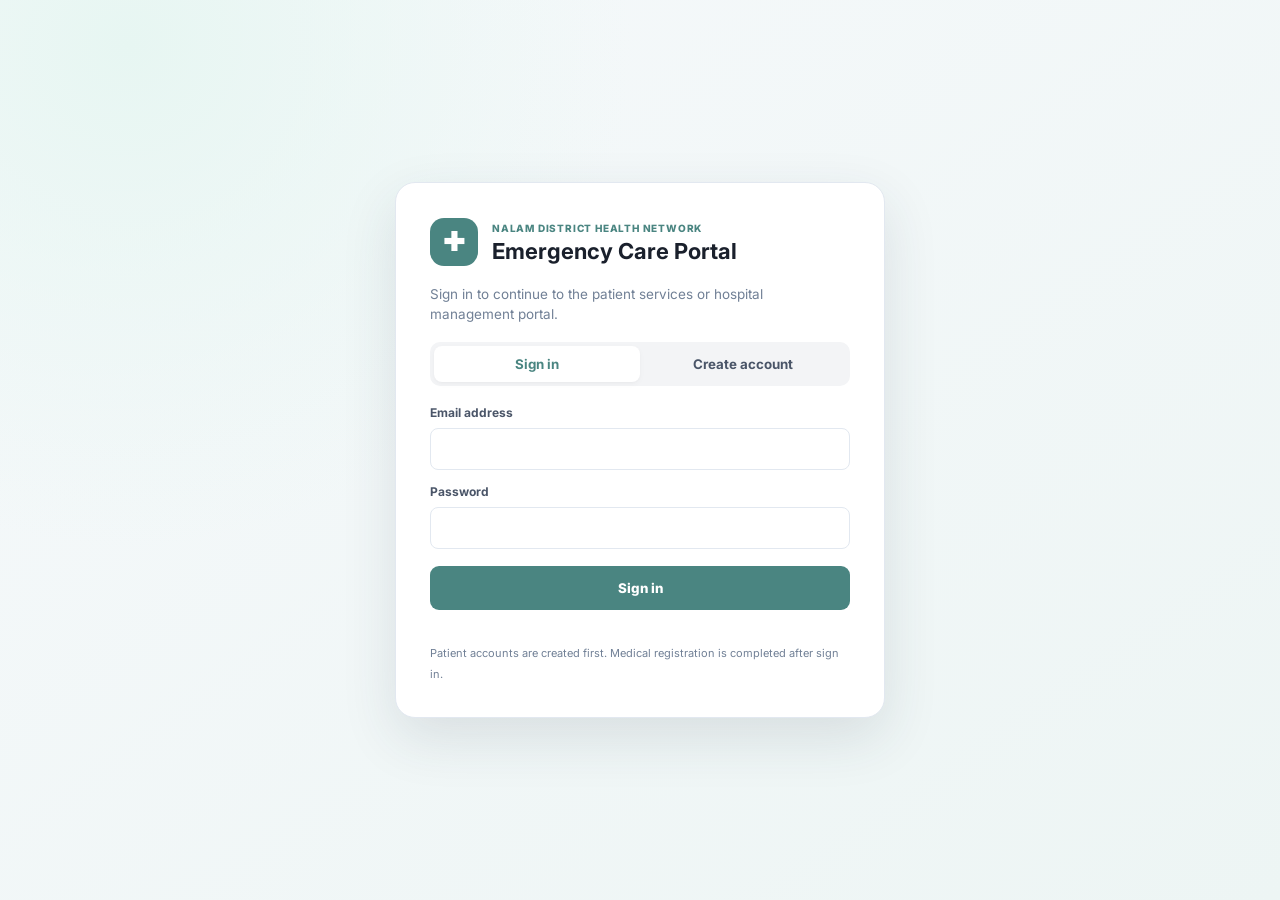
==== commit d62348e4: "Add complete hospital resource allocation system" ====
--- a/web/index.html
+++ b/web/index.html
@@ -1,840 +1,594 @@
 <!DOCTYPE html>
-<html lang="en">
+<html lang = "en" >
 <head>
-  <meta charset="UTF-8" />
-  <meta name="viewport" content="width=device-width, initial-scale=1.0" />
-  <title>Nalam District Hospital Resource System</title>
-  <meta name="description" content="Government Hospital Emergency Resource Allocation System — Nalam District. Real-time bed management, patient triage, and referral tracking." />
-  <link rel="preconnect" href="https://fonts.googleapis.com" />
-  <link rel="preconnect" href="https://fonts.gstatic.com" crossorigin />
-  <link href="https://fonts.googleapis.com/css2?family=Inter:wght@300;400;500;600;700;800&family=JetBrains+Mono:wght@400;500&display=swap" rel="stylesheet" />
-  <link rel="stylesheet" href="style.css" />
+  <meta charset="UTF-8">
+  <meta name="viewport" content="width=device-width, initial-scale=1.0">
+  <title>District Health Society • Emergency Resource Allocation System</title>
+  <link rel="stylesheet" href="style.css">
+  <link rel="preconnect" href="https://fonts.googleapis.com">
+  <link rel="preconnect" href="https://fonts.gstatic.com" crossorigin>
+  <link href="https://fonts.googleapis.com/css2?family=Inter:wght@400;500;600;700&family=JetBrains+Mono:wght@400;500;600;700&display=swap" rel="stylesheet">
 </head>
 <body>
-  <!-- Sidebar -->
-  <aside class="sidebar" id="sidebar">
-    <div class="sidebar-brand">
-      <div class="brand-icon">
-        <svg width="28" height="28" viewBox="0 0 28 28" fill="none">
-          <rect x="11" y="3" width="6" height="22" rx="2" fill="#ef4444"/>
-          <rect x="3" y="11" width="22" height="6" rx="2" fill="#ef4444"/>
-        </svg>
-      </div>
-      <div class="brand-text">
-        <span class="brand-name">NALAM</span>
-        <span class="brand-sub">Hospital System</span>
-      </div>
-    </div>
-
-    <nav class="sidebar-nav">
-      <a href="#" class="nav-item active" id="nav-dashboard" onclick="showPage('dashboard', this)">
-        <svg width="20" height="20" viewBox="0 0 24 24" fill="none" stroke="currentColor" stroke-width="2"><rect x="3" y="3" width="7" height="7" rx="1"/><rect x="14" y="3" width="7" height="7" rx="1"/><rect x="3" y="14" width="7" height="7" rx="1"/><rect x="14" y="14" width="7" height="7" rx="1"/></svg>
-        <span>Dashboard</span>
-      </a>
-      <a href="#" class="nav-item" id="nav-patients" onclick="showPage('patients', this)">
-        <svg width="20" height="20" viewBox="0 0 24 24" fill="none" stroke="currentColor" stroke-width="2"><path d="M17 21v-2a4 4 0 0 0-4-4H5a4 4 0 0 0-4 4v2"/><circle cx="9" cy="7" r="4"/><path d="M23 21v-2a4 4 0 0 0-3-3.87"/><path d="M16 3.13a4 4 0 0 1 0 7.75"/></svg>
-        <span>Patients</span>
-      </a>
-      <a href="#" class="nav-item" id="nav-hospitals" onclick="showPage('hospitals', this)">
-        <svg width="20" height="20" viewBox="0 0 24 24" fill="none" stroke="currentColor" stroke-width="2"><path d="M3 9l9-7 9 7v11a2 2 0 0 1-2 2H5a2 2 0 0 1-2-2z"/><polyline points="9,22 9,12 15,12 15,22"/></svg>
-        <span>Hospitals</span>
-      </a>
-      <a href="#" class="nav-item" id="nav-queue" onclick="showPage('queue', this)">
-        <svg width="20" height="20" viewBox="0 0 24 24" fill="none" stroke="currentColor" stroke-width="2"><line x1="8" y1="6" x2="21" y2="6"/><line x1="8" y1="12" x2="21" y2="12"/><line x1="8" y1="18" x2="21" y2="18"/><line x1="3" y1="6" x2="3.01" y2="6"/><line x1="3" y1="12" x2="3.01" y2="12"/><line x1="3" y1="18" x2="3.01" y2="18"/></svg>
-        <span>Triage Queue</span>
-      </a>
-      <a href="#" class="nav-item" id="nav-network" onclick="showPage('network', this)">
-        <svg width="20" height="20" viewBox="0 0 24 24" fill="none" stroke="currentColor" stroke-width="2"><circle cx="18" cy="5" r="3"/><circle cx="6" cy="12" r="3"/><circle cx="18" cy="19" r="3"/><line x1="8.59" y1="13.51" x2="15.42" y2="17.49"/><line x1="15.41" y1="6.51" x2="8.59" y2="10.49"/></svg>
-        <span>Route Network</span>
-      </a>
-      <a href="#" class="nav-item" id="nav-history" onclick="showPage('history', this)">
-        <svg width="20" height="20" viewBox="0 0 24 24" fill="none" stroke="currentColor" stroke-width="2"><polyline points="12 8 12 12 14 14"/><path d="M3.05 11a9 9 0 1 1 .5 4m-.5 5v-5h5"/></svg>
-        <span>History</span>
-      </a>
+ 
+  <main id="portalAuth" class="portal-auth-screen">
+    <section class="portal-auth-card">
+      <div class="portal-brand"><span class="portal-brand-mark">✚</span><div><small>NALAM DISTRICT HEALTH NETWORK</small><h1>Emergency Care Portal</h1></div></div>
+      <p class="portal-lead">Sign in to continue to the patient services or hospital management portal.</p>
+      <div class="portal-auth-switch"><button class="portal-switch active" data-auth-view="login">Sign in</button><button class="portal-switch" data-auth-view="signup">Create account</button></div>
+      <form id="portalLoginForm" class="portal-form">
+        <label>Email address<input id="portalLoginEmail" type="email" autocomplete="username" required></label>
+        <label>Password<input id="portalLoginPassword" type="password" autocomplete="current-password" minlength="8" required></label>
+        <button class="portal-submit" type="submit">Sign in</button>
+      </form>
+      <form id="portalSignupForm" class="portal-form" hidden>
+        <label>Account type<select id="portalSignupRole"><option value="PATIENT">Patient account</option><option value="MANAGEMENT">Hospital management</option></select></label>
+        <label>Full name<input id="portalSignupName" autocomplete="name" required></label>
+        <label>Email address<input id="portalSignupEmail" type="email" autocomplete="email" required></label>
+        <label>Password<input id="portalSignupPassword" type="password" autocomplete="new-password" minlength="8" required></label>
+        <label>Confirm password<input id="portalSignupConfirm" type="password" autocomplete="new-password" minlength="8" required></label>
+        <button class="portal-submit" type="submit">Create account</button>
+      </form>
+      <p id="portalAuthMessage" class="portal-auth-message" aria-live="polite"></p>
+      <small class="portal-demo-note">Patient accounts are created first. Medical registration is completed after sign in.</small>
+    </section>
+  </main>
+
+  <main id="patientPortal" class="patient-portal" hidden>
+    <header class="patient-portal-header"><div class="portal-brand"><span class="portal-brand-mark">✚</span><div><small>PATIENT SERVICES</small><h1>My care dashboard</h1></div></div><div><span id="patientPortalWelcome"></span><button id="patientPortalLogout" class="portal-logout">Sign out</button></div></header>
+    <section class="patient-welcome-card"><div><span class="patient-eyebrow">YOUR EMERGENCY CARE RECORD</span><h2 id="patientPortalName">Patient</h2><p id="patientPortalId"></p></div><span id="patientPortalStatus" class="patient-status status-waiting">Loading status</span></section>
+    <section id="patientIntakeCard" class="patient-info-card"><h3>Register for care</h3><p class="portal-muted">Your patient ID will be generated after you submit this form.</p><form id="patientIntakeForm" class="portal-form"><label>Age<input id="portalPatientAge" type="number" min="0" max="130" required></label><label>Gender<select id="portalPatientGender"><option>Unspecified</option><option>Female</option><option>Male</option><option>Other</option></select></label><label>Urgency<select id="portalPatientSeverity"><option value="MINOR">Minor</option><option value="SERIOUS">Serious</option><option value="CRITICAL">Critical</option></select></label><label>Required care<select id="portalPatientFacility"><option value="General">General bed</option><option value="ICU">ICU bed</option></select></label><button class="portal-submit" type="submit">Submit patient registration</button></form><p id="patientIntakeMessage" class="portal-auth-message" aria-live="polite"></p></section>
+    <section class="patient-portal-grid"><article class="patient-info-card"><h3>My registration</h3><div id="patientPortalRecord">Loading your registration…</div></article><article class="patient-info-card"><h3>Hospital availability</h3><p class="portal-muted">Live bed and available doctor counts across the district.</p><div id="patientHospitalAvailability">Loading availability…</div></article></section>
+    <button id="patientPortalRefresh" class="btn-clinical btn-outline">Refresh status</button>
+  </main>
+
+  <!-- Top Administrative Ribbon (Government of Tamil Nadu / Health & Family Welfare) -->
+  <div class="gov-top-ribbon">
+    <div class="ribbon-inner">
+      <div class="ribbon-left">
+        <span class="ribbon-emblem">🏥</span>
+        <span>DEPARTMENT OF HEALTH & FAMILY WELFARE • GOVERNMENT OF TAMIL NADU</span>
+        <span class="ribbon-sep">|</span>
+        <span>DISTRICT HEALTH SOCIETY (NALAM DISTRICT)</span>
+      </div>
+      <div class="ribbon-right">
+        <span id="backendStatusChip" class="ribbon-chip" style="background: rgba(104, 176, 171, 0.25); border: 1px solid #68B0AB; color: #1B4332;">
+          <span class="pulse-beacon" id="backendPulse"></span>
+          <span id="backendStatusText">CHECKING BACKEND...</span>
+        </span>
+        <span class="ribbon-sep">|</span>
+        <span class="ribbon-chip"><span class="pulse-beacon"></span> 24x7 TRAUMA DISPATCH ONLINE</span>
+        <span class="ribbon-sep">|</span>
+        <span id="liveClock" class="ribbon-clock">00:00:00</span>
+      </div>
+    </div>
+  </div>
+
+  <div class="app-wrapper">
+
+    <!-- Clinical Main Header Bar -->
+    <header class="hospital-header">
+      <div class="header-branding">
+        <div class="hospital-seal">
+          <svg viewBox="0 0 24 24" fill="none" stroke="currentColor" stroke-width="2.5" stroke-linecap="round" stroke-linejoin="round">
+            <path d="M12 2v20M2 12h20"/>
+          </svg>
+        </div>
+        <div class="hospital-title-block">
+          <div class="system-tag">HOSPITAL EMERGENCY RESOURCE MANAGEMENT SYSTEM (ERMS)</div>
+          <h1>Nalam District Hospital Network</h1>
+          <p class="system-sub">Real-Time Bed Allocation, Automated Triage PriorityQueue & Dijkstra Inter-Hospital Referral Engine</p>
+        </div>
+      </div>
+
+      <!-- Quick Action Controls & Sound Toggle -->
+      <div class="header-controls">
+        <button id="managementPortalLogout" class="portal-logout">Management sign out</button>
+        <div class="facility-badge">
+          <div class="facility-label">CENTRAL NODE</div>
+          <div class="facility-val">NDGH Headquarters [L1]</div>
+        </div>
+
+        <button id="btnToggleSound" class="btn-sound-toggle" title="Toggle Clinical Alert Audio Cues">
+          <svg id="soundIconOn" viewBox="0 0 24 24" fill="none" stroke="currentColor" stroke-width="2">
+            <path d="M11 5L6 9H2v6h4l5 4V5zM19.07 4.93a10 10 0 0 1 0 14.14M15.54 8.46a5 5 0 0 1 0 7.07"/>
+          </svg>
+          <svg id="soundIconOff" viewBox="0 0 24 24" fill="none" stroke="currentColor" stroke-width="2" style="display:none;">
+            <path d="M11 5L6 9H2v6h4l5 4V5zM23 9l-6 6M17 9l6 6"/>
+          </svg>
+          <span class="sound-label">Audio Alerts</span>
+        </button>
+      </div>
+    </header>
+    
+    <!-- Hospital Navigation Tab Bar -->
+    <nav class="hospital-nav-tabs">
+      <button class="nav-tab active" data-tab="tab-dashboard">
+        <svg viewBox="0 0 24 24" fill="none" stroke="currentColor" stroke-width="2"><path d="M3 3h7v7H3zM14 3h7v7h-7zM14 14h7v7h-7zM3 14h7v7H3z"/></svg>
+        Hospital Wards & Bed Allocation
+      </button>
+      <button class="nav-tab" data-tab="tab-patients">
+        <svg viewBox="0 0 24 24" fill="none" stroke="currentColor" stroke-width="2"><path d="M16 21v-2a4 4 0 0 0-4-4H6a4 4 0 0 0-4 4v2M9 11a4 4 0 1 0 0-8 4 4 0 0 0 0 8zM20 8v6m3-3h-6"/></svg>
+        Patient Register
+      </button>
+      <button class="nav-tab" data-tab="tab-map">
+        <svg viewBox="0 0 24 24" fill="none" stroke="currentColor" stroke-width="2"><circle cx="12" cy="12" r="10"/><polygon points="12 8 8 12 12 16 16 12 12 8"/></svg>
+        Ambulance Transit & Dijkstra Routes
+      </button>
+      <button class="nav-tab" data-tab="tab-tests">
+        <svg viewBox="0 0 24 24" fill="none" stroke="currentColor" stroke-width="2"><path d="M9 11l3 3L22 4M21 12v7a2 2 0 0 1-2 2H5a2 2 0 0 1-2-2V5a2 2 0 0 1 2-2h11"/></svg>
+        Clinical Verification Protocols
+      </button>
+      <button class="nav-tab" data-tab="tab-audit">
+        <svg viewBox="0 0 24 24" fill="none" stroke="currentColor" stroke-width="2"><path d="M14 2H6a2 2 0 0 0-2 2v16a2 2 0 0 0 2 2h12a2 2 0 0 0 2-2V8zM14 2v6h6M16 13H8M16 17H8M10 9H8"/></svg>
+        Medical Audit Ledger
+      </button>
+      <button class="nav-tab" data-tab="tab-docs">
+        <svg viewBox="0 0 24 24" fill="none" stroke="currentColor" stroke-width="2"><path d="M2 3h6a4 4 0 0 1 4 4v14a3 3 0 0 0-3-3H2zM22 3h-6a4 4 0 0 0-4 4v14a3 3 0 0 1 3-3h7z"/></svg>
+        SDG 3 Health Framework
+      </button>
     </nav>
 
-    <div class="sidebar-footer">
-      <div class="status-dot" id="connection-dot"></div>
-      <span id="connection-label">Connecting…</span>
-    </div>
-  </aside>
-
-  <!-- Main Content -->
-  <main class="main-content">
-    <!-- Top Bar -->
-    <header class="topbar">
-      <div class="topbar-left">
-        <h1 id="page-title">Dashboard</h1>
-        <span class="topbar-sub">Government Hospital Emergency Resource Allocation</span>
-      </div>
-      <div class="topbar-right">
-        <button class="btn btn-ghost" onclick="refreshAll()" id="refresh-btn" title="Refresh data">
-          <svg width="16" height="16" viewBox="0 0 24 24" fill="none" stroke="currentColor" stroke-width="2"><polyline points="23 4 23 10 17 10"/><path d="M20.49 15a9 9 0 1 1-2.12-9.36L23 10"/></svg>
-          <span>Refresh</span>
-        </button>
-        <button class="btn btn-primary" onclick="showRegisterModal()" id="register-patient-btn">
-          <svg width="16" height="16" viewBox="0 0 24 24" fill="none" stroke="currentColor" stroke-width="2"><line x1="12" y1="5" x2="12" y2="19"/><line x1="5" y1="12" x2="19" y2="12"/></svg>
-          <span>Register Patient</span>
-        </button>
-
-        <div class="topbar-divider"></div>
-
-        <!-- Auth Controls (Guest State) -->
-        <div class="auth-buttons-group" id="auth-guest-group">
-          <button class="btn btn-ghost btn-auth" onclick="openAuthModal('login')" id="login-btn" title="Log in to account">
-            <svg width="16" height="16" viewBox="0 0 24 24" fill="none" stroke="currentColor" stroke-width="2"><path d="M15 3h4a2 2 0 0 1 2 2v14a2 2 0 0 1-2 2h-4"/><polyline points="10 17 15 12 10 7"/><line x1="15" y1="12" x2="3" y2="12"/></svg>
-            <span>Log In</span>
+    <!-- Key Hospital Metrics Bar (Clean Clinical Cards) -->
+    <section class="hospital-kpi-row">
+      <div class="kpi-card">
+        <div class="kpi-icon icon-blue">
+          <svg viewBox="0 0 24 24" fill="none" stroke="currentColor" stroke-width="2"><path d="M3 7v11a2 2 0 0 0 2 2h14a2 2 0 0 0 2-2V7M3 7l9 6 9-6"/></svg>
+        </div>
+        <div class="kpi-content">
+          <div class="kpi-label">Primary Hospital (NDGH)</div>
+          <div class="kpi-value" id="metricNdghBeds">6 / 6 Available</div>
+          <div class="kpi-meta" id="metricNdghBedsSub">2 ICU (Ventilator) • 4 General Ward</div>
+        </div>
+      </div>
+
+      <div class="kpi-card">
+        <div class="kpi-icon icon-red">
+          <svg viewBox="0 0 24 24" fill="none" stroke="currentColor" stroke-width="2"><path d="M17 21v-2a4 4 0 0 0-4-4H5a4 4 0 0 0-4 4v2M9 11a4 4 0 1 0 0-8 4 4 0 0 0 0 8zM23 21v-2a4 4 0 0 0-3-3.87M16 3.13a4 4 0 0 1 0 7.75"/></svg>
+        </div>
+        <div class="kpi-content">
+          <div class="kpi-label">Emergency Triage Queue</div>
+          <div class="kpi-value" id="metricQueueCount">0 Waiting</div>
+          <div class="kpi-meta" id="metricQueueUrgency">0 Critical • 0 Serious • 0 Minor</div>
+        </div>
+      </div>
+
+      <div class="kpi-card">
+        <div class="kpi-icon icon-teal">
+          <svg viewBox="0 0 24 24" fill="none" stroke="currentColor" stroke-width="2"><path d="M16 21v-2a4 4 0 0 0-4-4H6a4 4 0 0 0-4 4v2M9 7a4 4 0 1 0 0-8 4 4 0 0 0 0 8zm13 7h-6m3-3v6"/></svg>
+        </div>
+        <div class="kpi-content">
+          <div class="kpi-label">On-Duty Medical Officers</div>
+          <div class="kpi-value" id="metricDoctorsCount">8 / 8 Active</div>
+          <div class="kpi-meta" id="metricDoctorsSub">4 District Hospitals Staffed</div>
+        </div>
+      </div>
+
+      <div class="kpi-card">
+        <div class="kpi-icon icon-amber">
+          <svg viewBox="0 0 24 24" fill="none" stroke="currentColor" stroke-width="2"><path d="M12 22s8-4 8-10V5l-8-3-8 3v7c0 6 8 10 8 10z"/></svg>
+        </div>
+        <div class="kpi-content">
+          <div class="kpi-label">Inter-Hospital Referrals</div>
+          <div class="kpi-value" id="metricReferralCount">0 Transfers</div>
+          <div class="kpi-meta">Dijkstra Shortest Transit Routes</div>
+        </div>
+      </div>
+    </section>
+
+    <div id="tab-patients" class="tab-content">
+      <div class="clinical-panel patient-register-panel">
+        <div class="panel-header-bar">
+          <div class="panel-header-title">
+            <svg viewBox="0 0 24 24" fill="none" stroke="currentColor" stroke-width="2"><path d="M14 2H6a2 2 0 0 0-2 2v16a2 2 0 0 0 2 2h12a2 2 0 0 0 2-2V8zM14 2v6h6M8 13h8M8 17h8"/></svg>
+            <span>Patient Register & Current Care Status</span>
+          </div>
+          <span class="panel-header-tag" id="patientRegisterCount">0 patients</span>
+        </div>
+        <div class="patient-register-tools">
+          <label class="patient-search"><span>Search patient ID or name</span><input id="patientSearch" class="clinical-input" type="search" placeholder="e.g. P-101"></label>
+          <label><span>Filter by status</span><select id="patientStatusFilter" class="clinical-select"><option value="ALL">All statuses</option><option value="WAITING">Waiting</option><option value="ADMITTED_LOCAL">Admitted</option><option value="REFERRED">Referred</option><option value="DISCHARGED">Discharged</option></select></label>
+        </div>
+        <div class="table-container">
+          <table class="clinical-table patient-register-table"><thead><tr><th>Patient ID</th><th>Patient</th><th>Age</th><th>Triage</th><th>Care required</th><th>Status</th><th>Current assignment</th></tr></thead><tbody id="patientRegisterBody"></tbody></table>
+        </div>
+      </div>
+    </div>
+
+    <!-- Clinical Operations Action Bar -->
+    <section class="clinical-action-bar">
+      <div class="action-section">
+        <span class="action-label">Clinical Scenario Protocols:</span>
+        <button id="btnRunTest1" class="btn-clinical btn-protocol" title="Simulates full ICU at NDGH -> Triggers Dijkstra referral to VSDH">
+          Protocol 1: ICU Full Overflow
+        </button>
+        <button id="btnRunTest2" class="btn-clinical btn-protocol" title="Doctor off-duty -> Blocks admission; resumes on doctor sign-in">
+          Protocol 2: Specialist Availability
+        </button>
+        <button id="btnRunTest3" class="btn-clinical btn-protocol" title="1 General bed left -> Serious patient prioritized over earlier Minor">
+          Protocol 3: Bed Contention
+        </button>
+        <button id="btnRunTest4" class="btn-clinical btn-protocol" title="Discharging bed immediately admits waiting patient from queue">
+          Protocol 4: Bed Turnover
+        </button>
+      </div>
+
+      <div class="action-section">
+        <span class="action-label">Operations:</span>
+        <button id="btnLoadBatch" class="btn-clinical btn-primary">
+          <svg viewBox="0 0 24 24" fill="none" stroke="currentColor" stroke-width="2"><path d="M21 15v4a2 2 0 0 1-2 2H5a2 2 0 0 1-2-2v-4M7 10l5 5 5-5M12 15V3"/></svg>
+          Ingest 22 Synthetic Patients
+        </button>
+        <button id="btnProcessQueue" class="btn-clinical btn-accent">
+          <svg viewBox="0 0 24 24" fill="none" stroke="currentColor" stroke-width="2"><path d="M5 12h14M12 5l7 7-7 7"/></svg>
+          Process Triage Queue
+        </button>
+        <button id="btnRefreshSystem" class="btn-clinical btn-refresh" title="Refresh hospital ward allocations and triage queue">
+          <svg viewBox="0 0 24 24" fill="none" stroke="currentColor" stroke-width="2"><path d="M23 4v6h-6M1 20v-6h6"/><path d="M3.51 9a9 9 0 0 1 14.85-3.36L23 10M1 14l4.64 4.36A9 9 0 0 0 20.49 15"/></svg>
+          <span id="btnRefreshText">Refresh Wards</span>
+          <span id="refreshBadge" class="refresh-indicator-badge" style="display: none;">1</span>
+        </button>
+        <button id="btnResetAll" class="btn-clinical btn-outline" title="Reset system to clean initial state">
+          <svg viewBox="0 0 24 24" fill="none" stroke="currentColor" stroke-width="2"><path d="M3 12a9 9 0 0 1 9-9 9.75 9.75 0 0 1 6.74 2.74L21 8M21 3v5h-5M21 12a9 9 0 0 1-9 9 9.75 9.75 0 0 1-6.74-2.74L3 16M3 21v-5h5"/></svg>
+          Reset
+        </button>
+      </div>
+    </section>
+
+    <!-- =====================================================================
+         TAB 1: HOSPITAL WARDS, BEDS & TRIAGE DESK
+         ===================================================================== -->
+    <div id="tab-dashboard" class="tab-content active">
+      <div class="dashboard-grid">
+
+        <!-- Column 1: Hospital Facilities & Inpatient Bed Wards -->
+        <div class="hospital-facilities-column">
+          <div class="clinical-panel">
+            <div class="panel-header-bar">
+              <div class="panel-header-title">
+                <svg viewBox="0 0 24 24" fill="none" stroke="currentColor" stroke-width="2"><path d="M3 21h18M3 7v14M21 7v14M6 3h12l3 4H3l3-4zM9 10h6M9 14h6M9 18h6"/></svg>
+                <span>District Inpatient Facilities & Ward Bed Availability</span>
+              </div>
+              <div style="display: flex; align-items: center; gap: 8px;">
+                <button id="btnQuickRefreshBeds" class="btn-clinical btn-outline" style="padding: 4px 10px; font-size: 11.5px;" title="Refresh bed allocation display">
+                  <svg viewBox="0 0 24 24" fill="none" stroke="currentColor" stroke-width="2" style="width: 13px; height: 13px;"><path d="M23 4v6h-6M1 20v-6h6"/><path d="M3.51 9a9 9 0 0 1 14.85-3.36L23 10M1 14l4.64 4.36A9 9 0 0 0 20.49 15"/></svg>
+                  Refresh
+                </button>
+                <span class="panel-header-tag" id="badgeTotalBeds">18 Total District Beds</span>
+              </div>
+            </div>
+
+            <!-- Discharge Refresh Banner (Visible after patient is discharged) -->
+            <div id="dischargeRefreshBanner" class="discharge-refresh-banner" style="display: none;">
+              <div class="banner-content">
+                <span class="banner-icon">🔄</span>
+                <div class="banner-text">
+                  <strong id="bannerPatientText">Patient Discharged from Bed</strong>
+                  <span id="bannerSubText">Click Refresh to update bed status & process waiting triage queue.</span>
+                </div>
+              </div>
+              <button id="btnBannerRefresh" class="btn-clinical btn-banner-action">
+                <svg viewBox="0 0 24 24" fill="none" stroke="currentColor" stroke-width="2" style="width: 14px; height: 14px;"><path d="M23 4v6h-6M1 20v-6h6"/><path d="M3.51 9a9 9 0 0 1 14.85-3.36L23 10M1 14l4.64 4.36A9 9 0 0 0 20.49 15"/></svg>
+                Refresh Wards Now
+              </button>
+            </div>
+
+            <!-- Populated dynamically via app.js -->
+            <div class="hospitals-list" id="hospitalsList"></div>
+          </div>
+        </div>
+
+        <!-- Column 2: Emergency Intake Form & Live Triage Queue -->
+        <div class="triage-intake-column">
+
+          <!-- Patient Intake Triage Desk Form -->
+          <div class="clinical-panel triage-form-panel">
+            <div class="panel-header-bar">
+              <div class="panel-header-title">
+                <svg viewBox="0 0 24 24" fill="none" stroke="currentColor" stroke-width="2"><path d="M12 4v16M4 12h16"/></svg>
+                <span>Emergency Patient Intake & Triage Desk</span>
+              </div>
+              <span class="panel-header-tag tag-blue">Admissions</span>
+            </div>
+
+            <form id="patientForm" class="intake-form">
+              <div class="form-row">
+              <div class="form-field full-width">
+                  <label for="ptId">Patient ID</label>
+                  <input type="text" id="ptId" class="clinical-input" placeholder="e.g. NAL-2026-001" maxlength="64" required>
+                </div>
+              </div>
+              <div class="form-row">
+                <div class="form-field full-width">
+                  <label for="ptName">Patient Full Name</label>
+                  <input type="text" id="ptName" class="clinical-input" placeholder="e.g. Anandha Selvan" required>
+                </div>
+              </div>
+
+              <div class="form-row two-cols">
+                <div class="form-field">
+                  <label for="ptAge">Age (Years)</label>
+                  <input type="number" id="ptAge" class="clinical-input" placeholder="e.g. 52" min="1" max="110" required>
+                </div>
+                <div class="form-field">
+                  <label for="ptGender">Gender</label>
+                  <select id="ptGender" class="clinical-select">
+                    <option value="Male">Male</option>
+                    <option value="Female">Female</option>
+                    <option value="Other">Other</option>
+                  </select>
+                </div>
+              </div>
+
+              <div class="form-row two-cols">
+                <div class="form-field">
+                  <label for="ptSeverity">Clinical Triage Acuity</label>
+                  <select id="ptSeverity" class="clinical-select">
+                    <option value="CRITICAL">Level 1: Critical (Immediate Resuscitation)</option>
+                    <option value="SERIOUS">Level 2: Serious (Urgent Intervention)</option>
+                    <option value="MINOR">Level 3: Minor (Stable Observation)</option>
+                  </select>
+                </div>
+                <div class="form-field">
+                  <label for="ptFacility">Required Bed Ward</label>
+                  <select id="ptFacility" class="clinical-select">
+                    <option value="ICU">ICU Bed (Ventilator & Monitored)</option>
+                    <option value="General">General Inpatient Ward</option>
+                  </select>
+                </div>
+              </div>
+
+              <button type="submit" class="btn-clinical btn-admit-patient">
+                <svg viewBox="0 0 24 24" fill="none" stroke="currentColor" stroke-width="2"><path d="M12 5v14M5 12h14"/></svg>
+                Admit Patient to Triage System
+              </button>
+            </form>
+          </div>
+
+          <!-- Live Emergency Triage PriorityQueue -->
+          <div class="clinical-panel triage-queue-panel">
+            <div class="panel-header-bar">
+              <div class="panel-header-title">
+                <svg viewBox="0 0 24 24" fill="none" stroke="currentColor" stroke-width="2"><path d="M12 8v4l3 3M21 12a9 9 0 1 1-18 0 9 9 0 0 1 18 0z"/></svg>
+                <span>Live Triage Waiting Queue (Min-Heap)</span>
+              </div>
+              <span class="panel-header-tag tag-amber" id="badgeQueueSize">0 Queued</span>
+            </div>
+
+            <div class="triage-queue-list" id="queueList">
+              <div class="empty-queue-message">
+                <span class="empty-icon">✓</span>
+                <p>No emergency patients currently waiting in triage queue.</p>
+                <span class="empty-sub">All incoming emergency cases have been allocated to inpatient beds.</span>
+              </div>
+            </div>
+          </div>
+
+        </div>
+      </div>
+    </div>
+
+    <!-- =====================================================================
+         TAB 2: ROAD NETWORK TOPOLOGY & DIJKSTRA ROUTING
+         ===================================================================== -->
+    <div id="tab-map" class="tab-content">
+      <div class="dashboard-grid map-layout-grid">
+
+        <!-- Left: SVG GIS Road Map -->
+        <div class="clinical-panel map-panel">
+          <div class="panel-header-bar">
+            <div class="panel-header-title">
+              <svg viewBox="0 0 24 24" fill="none" stroke="currentColor" stroke-width="2"><circle cx="12" cy="12" r="10"/><polygon points="12 8 8 12 12 16 16 12 12 8"/></svg>
+              <span>Nalam District Emergency Road Network Topology</span>
+            </div>
+            <span class="panel-header-tag">Interactive: Click travel time tag to edit road minutes</span>
+          </div>
+
+          <div class="map-render-wrapper">
+            <svg id="roadMapSvg" class="hospital-svg-map" viewBox="0 0 540 360"></svg>
+            <div class="map-legend">
+              <div class="legend-chip"><span class="legend-dot dot-primary"></span> <strong>L1:</strong> NDGH Central Hospital (Headquarters)</div>
+              <div class="legend-chip"><span class="legend-dot dot-referral"></span> <strong>Referral Hospitals:</strong> L3 (VSDH), L5 (TCHC), L8 (KTH)</div>
+              <div class="legend-chip"><span class="legend-dot dot-transit"></span> <strong>Road Junctions:</strong> L2, L4, L6, L7, L9</div>
+            </div>
+          </div>
+        </div>
+
+        <!-- Right: Dijkstra Shortest Travel Times Table -->
+        <div class="clinical-panel routes-panel">
+          <div class="panel-header-bar">
+            <div class="panel-header-title">
+              <svg viewBox="0 0 24 24" fill="none" stroke="currentColor" stroke-width="2"><path d="M13 10V3L4 14h7v7l9-11h-7z"/></svg>
+              <span>Dijkstra Shortest Transit Times from NDGH (L1)</span>
+            </div>
+            <span class="panel-header-tag tag-blue">Min-Heap Routing</span>
+          </div>
+
+          <div class="table-container">
+            <table class="clinical-table">
+              <thead>
+                <tr>
+                  <th>Referral Facility</th>
+                  <th>Location</th>
+                  <th>Transit Time</th>
+                  <th>Shortest Ambulance Highway Route</th>
+                </tr>
+              </thead>
+              <tbody id="dijkstraTableBody"></tbody>
+            </table>
+          </div>
+
+          <div class="clinical-info-card">
+            <div class="info-card-title">Dijkstra Golden-Hour Referral Policy</div>
+            <p>When primary admission at NDGH fails due to capacity or specialist unavailability, the referral service evaluates all district hospitals with available matching resources and selects the destination that minimizes total ambulance transit time.</p>
+            <p>The bed and doctor at the destination hospital are atomically reserved prior to dispatch.</p>
+          </div>
+        </div>
+
+      </div>
+    </div>
+
+    <!-- =====================================================================
+         TAB 3: CLINICAL VERIFICATION PROTOCOLS
+         ===================================================================== -->
+    <div id="tab-tests" class="tab-content">
+      <div class="clinical-panel">
+        <div class="panel-header-bar">
+          <div class="panel-header-title">
+            <svg viewBox="0 0 24 24" fill="none" stroke="currentColor" stroke-width="2"><path d="M9 11l3 3L22 4M21 12v7a2 2 0 0 1-2 2H5a2 2 0 0 1-2-2V5a2 2 0 0 1 2-2h11"/></svg>
+            <span>Automated Failure & Clinical Contention Verification Protocols</span>
+          </div>
+          <button id="btnRunAllTestsWeb" class="btn-clinical btn-primary">
+            Run Complete Protocol Suite
           </button>
-          <button class="btn btn-accent btn-auth" onclick="openAuthModal('signup')" id="signup-btn" title="Create a new account">
-            <svg width="16" height="16" viewBox="0 0 24 24" fill="none" stroke="currentColor" stroke-width="2"><path d="M16 21v-2a4 4 0 0 0-4-4H5a4 4 0 0 0-4 4v2"/><circle cx="8.5" cy="7" r="4"/><line x1="20" y1="8" x2="20" y2="14"/><line x1="23" y1="11" x2="17" y2="11"/></svg>
-            <span>Sign Up</span>
-          </button>
-        </div>
-
-        <!-- Auth Controls (Logged In State) -->
-        <div class="auth-user-group" id="auth-user-group" style="display: none;">
-          <div class="user-profile-badge" id="user-profile-badge" onclick="openProfileSummary()" title="View logged-in profile">
-            <div class="user-avatar" id="user-avatar-initials">AD</div>
-            <div class="user-meta">
-              <span class="user-name" id="user-display-name">Admin User</span>
-              <span class="user-role-tag" id="user-display-role">District Admin</span>
-            </div>
-          </div>
-          <button class="btn btn-ghost btn-sm btn-logout" onclick="logoutUser()" id="logout-btn" title="Log out of system">
-            <svg width="14" height="14" viewBox="0 0 24 24" fill="none" stroke="currentColor" stroke-width="2"><path d="M9 21H5a2 2 0 0 1-2-2V5a2 2 0 0 1 2-2h4"/><polyline points="16 17 21 12 16 7"/><line x1="21" y1="12" x2="9" y2="12"/></svg>
-            <span>Logout</span>
-          </button>
-        </div>
-      </div>
-    </header>
-
-    <!-- Pages -->
-    <!-- ===== DASHBOARD PAGE ===== -->
-    <div class="page active" id="page-dashboard">
-      <!-- Stat Cards -->
-      <div class="stats-grid" id="stats-grid">
-        <div class="stat-card" id="stat-waiting">
-          <div class="stat-icon orange"><svg width="22" height="22" viewBox="0 0 24 24" fill="none" stroke="currentColor" stroke-width="2"><circle cx="12" cy="12" r="10"/><polyline points="12 6 12 12 16 14"/></svg></div>
-          <div class="stat-info">
-            <div class="stat-value" id="stat-waiting-val">—</div>
-            <div class="stat-label">Waiting Queue</div>
-          </div>
-        </div>
-        <div class="stat-card" id="stat-icu">
-          <div class="stat-icon red"><svg width="22" height="22" viewBox="0 0 24 24" fill="none" stroke="currentColor" stroke-width="2"><path d="M22 12h-4l-3 9L9 3l-3 9H2"/></svg></div>
-          <div class="stat-info">
-            <div class="stat-value" id="stat-icu-val">—</div>
-            <div class="stat-label">ICU Beds Available</div>
-          </div>
-        </div>
-        <div class="stat-card" id="stat-gen">
-          <div class="stat-icon cyan"><svg width="22" height="22" viewBox="0 0 24 24" fill="none" stroke="currentColor" stroke-width="2"><path d="M3 9l9-7 9 7v11a2 2 0 0 1-2 2H5a2 2 0 0 1-2-2z"/></svg></div>
-          <div class="stat-info">
-            <div class="stat-value" id="stat-gen-val">—</div>
-            <div class="stat-label">General Beds Available</div>
-          </div>
-        </div>
-        <div class="stat-card" id="stat-doctors">
-          <div class="stat-icon green"><svg width="22" height="22" viewBox="0 0 24 24" fill="none" stroke="currentColor" stroke-width="2"><path d="M17 21v-2a4 4 0 0 0-4-4H5a4 4 0 0 0-4 4v2"/><circle cx="9" cy="7" r="4"/><path d="M23 21v-2a4 4 0 0 0-3-3.87"/><path d="M16 3.13a4 4 0 0 1 0 7.75"/></svg></div>
-          <div class="stat-info">
-            <div class="stat-value" id="stat-docs-val">—</div>
-            <div class="stat-label">Doctors Available</div>
-          </div>
-        </div>
-      </div>
-
-      <!-- Hospital Cards Grid -->
-      <section class="section">
-        <div class="section-header">
-          <h2>Hospital Status</h2>
-          <button class="btn btn-ghost btn-sm" onclick="showPage('hospitals', document.getElementById('nav-hospitals'))" id="view-all-hospitals-btn" title="View all hospital details">View All &rarr;</button>
-        </div>
-        <div class="hospital-cards" id="hospital-cards">
-          <div class="loading-spinner"><div class="spinner"></div><p>Loading hospitals…</p></div>
-        </div>
-      </section>
-
-      <!-- Queue Preview & Route -->
-      <div class="two-col">
-        <section class="section">
-          <div class="section-header">
-            <h2>Waiting Queue</h2>
-            <button class="btn btn-accent btn-sm" onclick="processQueue()" id="process-queue-btn">Process All</button>
-          </div>
-          <div id="dashboard-queue-list">
-            <div class="loading-spinner"><div class="spinner"></div></div>
-          </div>
-        </section>
-
-        <section class="section">
-          <div class="section-header">
-            <h2>Route Network</h2>
-            <span class="badge badge-blue">Dijkstra</span>
-          </div>
-          <canvas id="route-canvas" width="420" height="260"></canvas>
-        </section>
-      </div>
-    </div>
-
-    <!-- ===== PATIENTS PAGE ===== -->
-    <div class="page" id="page-patients">
-      <section class="section">
-        <div class="section-header">
-          <h2>All Patients</h2>
-          <div class="filter-row">
-            <input type="text" class="input-field" id="patient-search" placeholder="Search by name or ID…" oninput="filterPatients()" />
-            <select class="input-field" id="patient-filter-status" onchange="filterPatients()">
-              <option value="">All Statuses</option>
-              <option value="WAITING">Waiting</option>
-              <option value="ADMITTED">Admitted</option>
-              <option value="REFERRED">Referred</option>
-              <option value="DISCHARGED">Discharged</option>
-            </select>
-          </div>
-        </div>
-        <div class="table-wrapper">
-          <table class="data-table" id="patients-table">
+        </div>
+
+        <div class="protocols-grid">
+          <!-- Protocol 1 -->
+          <div class="protocol-card" id="cardTest1">
+            <div class="protocol-card-header">
+              <div class="protocol-title-group">
+                <span class="protocol-number">PROTOCOL 01</span>
+                <h4>ICU Bed Exhaustion & Dijkstra Referral</h4>
+              </div>
+              <span class="protocol-status-badge pending">READY</span>
+            </div>
+            <p class="protocol-desc">Both NDGH ICU beds are fully occupied. A critical trauma patient arrives requiring an ICU bed. The referral engine calculates shortest travel paths using Dijkstra, selects Vallam Sub-District Hospital (VSDH - 14 mins), and atomically reserves bed VSDH-ICU-01.</p>
+            <div class="protocol-result-box" id="detailsTest1">Ready to execute. Click Execute Protocol below.</div>
+            <button class="btn-clinical btn-outline" onclick="runScenario1_NoICUBed()">Execute Protocol 1</button>
+          </div>
+
+          <!-- Protocol 2 -->
+          <div class="protocol-card" id="cardTest2">
+            <div class="protocol-card-header">
+              <div class="protocol-title-group">
+                <span class="protocol-number">PROTOCOL 02</span>
+                <h4>Specialist Medical Officer Shift Blockade</h4>
+              </div>
+              <span class="protocol-status-badge pending">READY</span>
+            </div>
+            <p class="protocol-desc">An ICU bed is vacant at NDGH, but all Critical Care specialists are off-duty. Admission must be safely blocked and held in the waiting queue without consuming the bed. Once a doctor signs on duty, admission proceeds automatically.</p>
+            <div class="protocol-result-box" id="detailsTest2">Ready to execute. Click Execute Protocol below.</div>
+            <button class="btn-clinical btn-outline" onclick="runScenario2_NoDoctor()">Execute Protocol 2</button>
+          </div>
+
+          <!-- Protocol 3 -->
+          <div class="protocol-card" id="cardTest3">
+            <div class="protocol-card-header">
+              <div class="protocol-title-group">
+                <span class="protocol-number">PROTOCOL 03</span>
+                <h4>Simultaneous Bed Contention (Severity Priority)</h4>
+              </div>
+              <span class="protocol-status-badge pending">READY</span>
+            </div>
+            <p class="protocol-desc">Only 1 General Ward bed remains in the district. Patient A (Minor) arrives first at Seq #1, followed by Patient B (Serious) at Seq #2. The min-heap sorts by clinical urgency (Serious > Minor), admitting Patient B immediately while Patient A remains in queue.</p>
+            <div class="protocol-result-box" id="detailsTest3">Ready to execute. Click Execute Protocol below.</div>
+            <button class="btn-clinical btn-outline" onclick="runScenario3_BedContention()">Execute Protocol 3</button>
+          </div>
+
+          <!-- Protocol 4 -->
+          <div class="protocol-card" id="cardTest4">
+            <div class="protocol-card-header">
+              <div class="protocol-title-group">
+                <span class="protocol-number">PROTOCOL 04</span>
+                <h4>Patient Bed Turnover & Auto-Admission</h4>
+              </div>
+              <span class="protocol-status-badge pending">READY</span>
+            </div>
+            <p class="protocol-desc">All beds are occupied with an emergency patient waiting in queue. When an admitted patient is discharged, the newly liberated bed immediately triggers an event-driven queue re-evaluation, admitting the waiting patient instantly.</p>
+            <div class="protocol-result-box" id="detailsTest4">Ready to execute. Click Execute Protocol below.</div>
+            <button class="btn-clinical btn-outline" onclick="runScenario4_DischargeEnable()">Execute Protocol 4</button>
+          </div>
+        </div>
+      </div>
+    </div>
+
+    <!-- =====================================================================
+         TAB 4: MEDICAL AUDIT LEDGER
+         ===================================================================== -->
+    <div id="tab-audit" class="tab-content">
+      <div class="clinical-panel">
+        <div class="panel-header-bar">
+          <div class="panel-header-title">
+            <svg viewBox="0 0 24 24" fill="none" stroke="currentColor" stroke-width="2"><path d="M14 2H6a2 2 0 0 0-2 2v16a2 2 0 0 0 2 2h12a2 2 0 0 0 2-2V8z"/></svg>
+            <span>Immutable Clinical Event Audit Ledger (ArrayList)</span>
+          </div>
+          <div class="header-action-buttons">
+            <button id="btnExportJson" class="btn-clinical btn-outline">Export Audit JSON</button>
+            <button id="btnClearAudit" class="btn-clinical btn-outline">Clear View</button>
+          </div>
+        </div>
+
+        <div class="table-container audit-table-container">
+          <table class="clinical-table audit-table">
             <thead>
               <tr>
-                <th>ID</th><th>Name</th><th>Age</th><th>Gender</th>
-                <th>Severity</th><th>Facility</th><th>Status</th>
-                <th>Hospital</th><th>Actions</th>
+                <th style="width: 70px;">Sequence</th>
+                <th style="width: 90px;">Time</th>
+                <th style="width: 140px;">Clinical Action</th>
+                <th style="width: 110px;">Patient MRN</th>
+                <th style="width: 130px;">Hospital / Bed</th>
+                <th style="width: 110px;">Doctor ID</th>
+                <th>Clinical Transaction Notes</th>
               </tr>
             </thead>
-            <tbody id="patients-tbody">
-              <tr><td colspan="9" class="empty-row"><div class="spinner"></div></td></tr>
-            </tbody>
+            <tbody id="fullAuditTableBody"></tbody>
           </table>
         </div>
-      </section>
-    </div>
-
-    <!-- ===== HOSPITALS PAGE ===== -->
-    <div class="page" id="page-hospitals">
-      <section class="section">
-        <div class="section-header">
-          <div>
-            <h2>District Hospitals</h2>
-            <span class="section-sub" style="font-size:0.75rem;color:var(--text-muted)">Real-time Bed Allocations &amp; Medical Officer Roster</span>
-          </div>
-          <div class="hospital-admin-actions" id="hospitals-admin-header-actions" style="display: flex; gap: 8px;">
-            <button class="btn btn-ghost btn-sm" onclick="promptAddBed()" id="btn-quick-add-bed" title="Add a new hospital bed">
-              <svg width="14" height="14" viewBox="0 0 24 24" fill="none" stroke="currentColor" stroke-width="2"><line x1="12" y1="5" x2="12" y2="19"/><line x1="5" y1="12" x2="19" y2="12"/></svg>
-              <span>+ Add Bed</span>
-            </button>
-            <button class="btn btn-accent btn-sm" onclick="promptAddDoctor()" id="btn-quick-add-doc" title="Add a new doctor to roster">
-              <svg width="14" height="14" viewBox="0 0 24 24" fill="none" stroke="currentColor" stroke-width="2"><line x1="12" y1="5" x2="12" y2="19"/><line x1="5" y1="12" x2="19" y2="12"/></svg>
-              <span>+ Add Doctor</span>
-            </button>
-          </div>
-        </div>
-        <div id="hospitals-admin-banner" style="margin-bottom: 16px;"></div>
-        <div id="hospitals-detail-list">
-          <div class="loading-spinner"><div class="spinner"></div></div>
-        </div>
-      </section>
-    </div>
-
-    <!-- ===== QUEUE PAGE ===== -->
-    <div class="page" id="page-queue">
-      <section class="section">
-        <div class="section-header">
-          <h2>Triage Waiting Queue</h2>
-          <button class="btn btn-accent" onclick="processQueue()" id="process-queue-btn2">
-            <svg width="16" height="16" viewBox="0 0 24 24" fill="none" stroke="currentColor" stroke-width="2"><polygon points="5 3 19 12 5 21 5 3"/></svg>
-            Process Queue
-          </button>
-        </div>
-        <div class="table-wrapper">
-          <table class="data-table">
-            <thead>
-              <tr><th>Rank</th><th>ID</th><th>Name</th><th>Age</th><th>Severity</th><th>Facility</th><th>Arrival #</th><th>Actions</th></tr>
-            </thead>
-            <tbody id="queue-tbody">
-              <tr><td colspan="8" class="empty-row"><div class="spinner"></div></td></tr>
-            </tbody>
-          </table>
-        </div>
-        <div id="queue-outcomes" class="outcomes-box" style="display:none"></div>
-      </section>
-    </div>
-
-    <!-- ===== NETWORK PAGE ===== -->
-    <div class="page" id="page-network">
-      <section class="section">
-        <div class="section-header">
-          <h2>Road Network & Dijkstra Shortest Paths</h2>
-          <span class="badge badge-blue">From NDGH</span>
-        </div>
-        <div class="network-layout">
-          <canvas id="route-canvas-big" width="640" height="420"></canvas>
-          <div id="route-table-box">
-            <h3>Shortest Paths from NDGH</h3>
-            <div id="route-table-content"><div class="spinner"></div></div>
-          </div>
-        </div>
-        <section class="section" style="margin-top:1.5rem">
-          <div class="section-header"><h3>Update Road Travel Time</h3></div>
-          <div class="form-row">
-            <select class="input-field" id="road-hosp-a">
-              <option value="NDGH">NDGH</option><option value="VSDH">VSDH</option>
-              <option value="TCHC">TCHC</option><option value="KTH">KTH</option>
-            </select>
-            <select class="input-field" id="road-hosp-b">
-              <option value="VSDH">VSDH</option><option value="NDGH">NDGH</option>
-              <option value="TCHC">TCHC</option><option value="KTH">KTH</option>
-            </select>
-            <input type="number" class="input-field" id="road-mins" placeholder="Minutes" min="1" />
-            <button class="btn btn-primary" onclick="updateRoad()">Update</button>
-          </div>
-        </section>
-      </section>
-    </div>
-
-    <!-- ===== HISTORY PAGE ===== -->
-    <div class="page" id="page-history">
-      <section class="section">
-        <div class="section-header"><h2>Admission / Discharge / Referral Audit Log</h2></div>
-        <div class="table-wrapper">
-          <table class="data-table">
-            <thead>
-              <tr><th>Timestamp</th><th>Type</th><th>Patient</th><th>Hospital</th><th>Bed</th><th>Doctor</th><th>Remarks</th></tr>
-            </thead>
-            <tbody id="history-tbody">
-              <tr><td colspan="7" class="empty-row"><div class="spinner"></div></td></tr>
-            </tbody>
-          </table>
-        </div>
-      </section>
-    </div>
-  </main>
-
-  <!-- ===== REGISTER PATIENT MODAL ===== -->
-  <div class="modal-overlay" id="register-modal" onclick="closeModalOutside(event)">
-    <div class="modal" role="dialog" aria-modal="true" aria-labelledby="modal-title">
-      <div class="modal-header">
-        <h2 id="modal-title">Register Emergency Patient</h2>
-        <button class="modal-close" onclick="closeModal()" aria-label="Close">×</button>
-      </div>
-      <div class="modal-body">
-        <div class="form-group">
-          <label for="reg-name">Patient Name</label>
-          <input type="text" id="reg-name" class="input-field" placeholder="Full Name" />
-        </div>
-        <div class="form-row">
-          <div class="form-group">
-            <label for="reg-age">Age</label>
-            <input type="number" id="reg-age" class="input-field" placeholder="Age" min="0" max="150" />
-          </div>
-          <div class="form-group">
-            <label for="reg-gender">Gender</label>
-            <select id="reg-gender" class="input-field">
-              <option value="M">Male</option>
-              <option value="F">Female</option>
-              <option value="Other">Other</option>
-            </select>
-          </div>
-        </div>
-        <div class="form-row">
-          <div class="form-group">
-            <label for="reg-severity">Severity</label>
-            <select id="reg-severity" class="input-field">
-              <option value="1">🔴 Critical</option>
-              <option value="2">🟠 Serious</option>
-              <option value="3">🟢 Minor</option>
-            </select>
-          </div>
-          <div class="form-group">
-            <label for="reg-facility">Required Facility</label>
-            <select id="reg-facility" class="input-field">
-              <option value="ICU">ICU</option>
-              <option value="General">General</option>
-            </select>
-          </div>
-        </div>
-        <div class="form-group checkbox-group">
-          <label>
-            <input type="checkbox" id="reg-process-now" checked />
-            Process queue immediately after registration
-          </label>
-        </div>
-      </div>
-      <div class="modal-footer">
-        <button class="btn btn-ghost" onclick="closeModal()">Cancel</button>
-        <button class="btn btn-primary" onclick="registerPatient()" id="register-submit-btn">
-          Register &amp; Admit
-        </button>
-      </div>
-    </div>
+      </div>
+    </div>
+
+    <!-- =====================================================================
+         TAB 5: SDG 3 HEALTH FRAMEWORK & ARCHITECTURE
+         ===================================================================== -->
+    <div id="tab-docs" class="tab-content">
+      <div class="clinical-panel">
+        <div class="panel-header-bar">
+          <div class="panel-header-title">
+            <svg viewBox="0 0 24 24" fill="none" stroke="currentColor" stroke-width="2"><path d="M12 2L2 7l10 5 10-5-10-5zM2 17l10 5 10-5M2 12l10 5 10-5"/></svg>
+            <span>UN Sustainable Development Goals (SDG) & Healthcare Architecture</span>
+          </div>
+          <span class="panel-header-tag tag-blue">Public Health Mission</span>
+        </div>
+
+        <div class="sdg-cards-container">
+          <div class="sdg-feature-card sdg-card-3">
+            <div class="sdg-badge">SDG 3</div>
+            <h3>Good Health & Well-Being</h3>
+            <div class="sdg-target">Target 3.8: Achieve Universal Health Coverage & Emergency Care</div>
+            <p>Automated clinical triage prioritizes critical trauma cases regardless of arrival time, preventing fatal delays during the golden hour. Dijkstra shortest-path routing minimizes ambulance transit time across district hospitals.</p>
+          </div>
+
+          <div class="sdg-feature-card sdg-card-9">
+            <div class="sdg-badge">SDG 9</div>
+            <h3>Industry, Innovation & Infrastructure</h3>
+            <div class="sdg-target">Target 9.1: Resilient, Reliable Healthcare Digital Infrastructure</div>
+            <p>Replaces fragmented, manual paper bed registers with a high-performance system leveraging fundamental computer science data structures (PriorityQueue, HashMap, Graph, Dijkstra) running reliably without expensive proprietary software licenses.</p>
+          </div>
+
+          <div class="sdg-feature-card sdg-card-10">
+            <div class="sdg-badge">SDG 10</div>
+            <h3>Reduced Inequalities</h3>
+            <div class="sdg-target">Target 10.2 & 10.3: Equal, Bias-Free Access to Emergency Healthcare</div>
+            <p>Deterministic triage algorithms eliminate human prejudice and socio-economic favoritism from emergency bed allocation. Pooling rural and taluk hospital resources ensures equal quality of care for both urban and rural citizens.</p>
+          </div>
+        </div>
+      </div>
+    </div>
+
+    <!-- Toast Alerts Container -->
+    <div id="toastContainer" class="toast-container"></div>
+
   </div>
 
-  <!-- ===== DISCHARGE MODAL ===== -->
-  <div class="modal-overlay" id="discharge-modal" onclick="closeModalOutside(event)">
-    <div class="modal" role="dialog" aria-modal="true">
-      <div class="modal-header">
-        <h2>Discharge Patient</h2>
-        <button class="modal-close" onclick="closeDischargeModal()">×</button>
-      </div>
-      <div class="modal-body">
-        <div class="form-group">
-          <label for="dis-hosp">Hospital ID</label>
-          <select id="dis-hosp" class="input-field">
-            <option value="NDGH">NDGH – Nalam District Government Hospital</option>
-            <option value="VSDH">VSDH – Vallam Sub-District Hospital</option>
-            <option value="TCHC">TCHC – Thoppur Community Health Centre</option>
-            <option value="KTH">KTH – Kadur Taluk Hospital</option>
-          </select>
-        </div>
-        <div class="form-group">
-          <label for="dis-pid">Patient ID</label>
-          <input type="text" id="dis-pid" class="input-field" placeholder="e.g. P-101" />
-        </div>
-      </div>
-      <div class="modal-footer">
-        <button class="btn btn-ghost" onclick="closeDischargeModal()">Cancel</button>
-        <button class="btn btn-danger" onclick="submitDischarge()">Discharge</button>
-      </div>
-    </div>
-  </div>
-
-  <!-- ===== SEVERITY UPDATE MODAL ===== -->
-  <div class="modal-overlay" id="severity-modal" onclick="closeModalOutside(event)">
-    <div class="modal" role="dialog" aria-modal="true">
-      <div class="modal-header">
-        <h2>Update Patient Severity</h2>
-        <button class="modal-close" onclick="closeSeverityModal()">×</button>
-      </div>
-      <div class="modal-body">
-        <input type="hidden" id="sev-pid" />
-        <div class="form-group">
-          <label>Patient: <span id="sev-pname" style="color:var(--cyan)"></span></label>
-        </div>
-        <div class="form-group">
-          <label for="sev-new">New Severity</label>
-          <select id="sev-new" class="input-field">
-            <option value="1">🔴 Critical</option>
-            <option value="2">🟠 Serious</option>
-            <option value="3">🟢 Minor</option>
-          </select>
-        </div>
-      </div>
-      <div class="modal-footer">
-        <button class="btn btn-ghost" onclick="closeSeverityModal()">Cancel</button>
-        <button class="btn btn-primary" onclick="submitSeverityUpdate()">Update &amp; Re-rank</button>
-      </div>
-    </div>
-  </div>
-
-  <!-- ===== AUTHENTICATION MODAL (LOG IN & SIGN UP) ===== -->
-  <div class="modal-overlay" id="auth-modal" onclick="closeModalOutside(event)">
-    <div class="modal auth-modal-card" role="dialog" aria-modal="true" aria-labelledby="auth-tabs">
-      <div class="modal-header auth-modal-header">
-        <div class="auth-tabs" id="auth-tabs" role="tablist" aria-label="Authentication Options">
-          <button type="button" class="auth-tab active" id="tab-login" onclick="switchAuthTab('login')" role="tab" aria-selected="true">
-            <svg width="16" height="16" viewBox="0 0 24 24" fill="none" stroke="currentColor" stroke-width="2"><path d="M15 3h4a2 2 0 0 1 2 2v14a2 2 0 0 1-2 2h-4"/><polyline points="10 17 15 12 10 7"/><line x1="15" y1="12" x2="3" y2="12"/></svg>
-            <span>Log In</span>
-          </button>
-          <button type="button" class="auth-tab" id="tab-signup" onclick="switchAuthTab('signup')" role="tab" aria-selected="false">
-            <svg width="16" height="16" viewBox="0 0 24 24" fill="none" stroke="currentColor" stroke-width="2"><path d="M16 21v-2a4 4 0 0 0-4-4H5a4 4 0 0 0-4 4v2"/><circle cx="8.5" cy="7" r="4"/><line x1="20" y1="8" x2="20" y2="14"/><line x1="23" y1="11" x2="17" y2="11"/></svg>
-            <span>Sign Up</span>
-          </button>
-        </div>
-        <button class="modal-close" onclick="closeAuthModal()" aria-label="Close dialog">&times;</button>
-      </div>
-
-      <div class="modal-body auth-modal-body">
-        <!-- Demo Profiles Quick Fill for seamless live presentation -->
-        <div class="auth-demo-bar" id="auth-demo-bar">
-          <span class="auth-demo-label">Demo Quick Fill:</span>
-          <div class="auth-demo-chips">
-            <button type="button" class="demo-chip" onclick="fillDemoUser('admin')">Admin</button>
-            <button type="button" class="demo-chip" onclick="fillDemoUser('doctor')">Doctor</button>
-            <button type="button" class="demo-chip" onclick="fillDemoUser('nurse')">Staff</button>
-          </div>
-        </div>
-
-        <!-- Log In Form -->
-        <form id="login-form" onsubmit="handleLoginSubmit(event)" novalidate>
-          <div class="form-group">
-            <label for="login-email">Username or Official Email</label>
-            <div class="input-with-icon">
-              <svg class="input-icon" width="16" height="16" viewBox="0 0 24 24" fill="none" stroke="currentColor" stroke-width="2"><path d="M20 21v-2a4 4 0 0 0-4-4H8a4 4 0 0 0-4 4v2"/><circle cx="12" cy="7" r="4"/></svg>
-              <input type="text" id="login-email" class="input-field" placeholder="e.g. admin@nalam.gov.in" autocomplete="username" required />
-            </div>
-          </div>
-          <div class="form-group">
-            <div class="form-label-row">
-              <label for="login-password">Password</label>
-              <a href="#" class="auth-helper-link" onclick="handleForgotPassword(event)">Forgot?</a>
-            </div>
-            <div class="input-with-icon">
-              <svg class="input-icon" width="16" height="16" viewBox="0 0 24 24" fill="none" stroke="currentColor" stroke-width="2"><rect x="3" y="11" width="18" height="11" rx="2" ry="2"/><path d="M7 11V7a5 5 0 0 1 10 0v4"/></svg>
-              <input type="password" id="login-password" class="input-field" placeholder="••••••••" autocomplete="current-password" required />
-              <button type="button" class="password-toggle-btn" onclick="togglePasswordVisibility('login-password', this)" title="Show/Hide password" aria-label="Toggle password visibility">
-                <svg width="15" height="15" viewBox="0 0 24 24" fill="none" stroke="currentColor" stroke-width="2"><path d="M1 12s4-8 11-8 11 8 11 8-4 8-11 8-11-8-11-8z"/><circle cx="12" cy="12" r="3"/></svg>
-              </button>
-            </div>
-          </div>
-          <div class="form-group checkbox-group" style="justify-content: space-between; margin-top: -2px;">
-            <label>
-              <input type="checkbox" id="login-remember" checked />
-              <span>Keep me logged in</span>
-            </label>
-          </div>
-          <div class="auth-actions">
-            <button type="submit" class="btn btn-primary btn-block" id="login-submit-btn">
-              <span>Log In</span>
-            </button>
-          </div>
-          <div class="auth-switch-text">
-            Don't have an account? <a href="#" onclick="switchAuthTab('signup'); return false;">Sign up now</a>
-          </div>
-        </form>
-
-        <!-- Sign Up Form -->
-        <form id="signup-form" style="display: none;" onsubmit="handleSignupSubmit(event)" novalidate>
-          <div class="form-group">
-            <label for="signup-name">Full Name</label>
-            <div class="input-with-icon">
-              <svg class="input-icon" width="16" height="16" viewBox="0 0 24 24" fill="none" stroke="currentColor" stroke-width="2"><path d="M20 21v-2a4 4 0 0 0-4-4H8a4 4 0 0 0-4 4v2"/><circle cx="12" cy="7" r="4"/></svg>
-              <input type="text" id="signup-name" class="input-field" placeholder="e.g. Dr. Priya Sharma" autocomplete="name" required />
-            </div>
-          </div>
-          <div class="form-row">
-            <div class="form-group">
-              <label for="signup-role">Designation / Role</label>
-              <select id="signup-role" class="input-field" required>
-                <option value="Medical Officer">Medical Officer</option>
-                <option value="Duty Doctor">Duty Doctor</option>
-                <option value="Triage Specialist">Triage Specialist</option>
-                <option value="Hospital Administrator">Administrator</option>
-                <option value="Senior Nurse">Senior Nurse</option>
-              </select>
-            </div>
-            <div class="form-group">
-              <label for="signup-hosp">Assigned Hospital</label>
-              <select id="signup-hosp" class="input-field" required>
-                <option value="NDGH">NDGH (District)</option>
-                <option value="VSDH">VSDH (Vallam)</option>
-                <option value="TCHC">TCHC (Thoppur)</option>
-                <option value="KTH">KTH (Kadur)</option>
-              </select>
-            </div>
-          </div>
-          <div class="form-group">
-            <label for="signup-email">Official Email</label>
-            <div class="input-with-icon">
-              <svg class="input-icon" width="16" height="16" viewBox="0 0 24 24" fill="none" stroke="currentColor" stroke-width="2"><path d="M4 4h16c1.1 0 2 .9 2 2v12c0 1.1-.9 2-2 2H4c-1.1 0-2-.9-2-2V6c0-1.1.9-2 2-2z"/><polyline points="22,6 12,13 2,6"/></svg>
-              <input type="email" id="signup-email" class="input-field" placeholder="doctor@health.gov.in" autocomplete="email" required />
-            </div>
-          </div>
-          <div class="form-group">
-            <label for="signup-password">Create Password</label>
-            <div class="input-with-icon">
-              <svg class="input-icon" width="16" height="16" viewBox="0 0 24 24" fill="none" stroke="currentColor" stroke-width="2"><rect x="3" y="11" width="18" height="11" rx="2" ry="2"/><path d="M7 11V7a5 5 0 0 1 10 0v4"/></svg>
-              <input type="password" id="signup-password" class="input-field" placeholder="Minimum 6 characters" minlength="6" autocomplete="new-password" required />
-              <button type="button" class="password-toggle-btn" onclick="togglePasswordVisibility('signup-password', this)" title="Show/Hide password" aria-label="Toggle password visibility">
-                <svg width="15" height="15" viewBox="0 0 24 24" fill="none" stroke="currentColor" stroke-width="2"><path d="M1 12s4-8 11-8 11 8 11 8-4 8-11 8-11-8-11-8z"/><circle cx="12" cy="12" r="3"/></svg>
-              </button>
-            </div>
-          </div>
-          <div class="form-group checkbox-group">
-            <label>
-              <input type="checkbox" id="signup-terms" required checked />
-              <span>I confirm I am authorized health personnel</span>
-            </label>
-          </div>
-          <div class="auth-actions">
-            <button type="submit" class="btn btn-accent btn-block" id="signup-submit-btn">
-              <span>Complete Registration</span>
-            </button>
-          </div>
-          <div class="auth-switch-text">
-            Already have an account? <a href="#" onclick="switchAuthTab('login'); return false;">Log in here</a>
-          </div>
-        </form>
-      </div>
-    </div>
-  </div>
-
-  <!-- ===== PROFILE DETAIL MODAL ===== -->
-  <div class="modal-overlay" id="profile-modal" onclick="closeModalOutside(event)">
-    <div class="modal" role="dialog" aria-modal="true" style="max-width: 400px;">
-      <div class="modal-header">
-        <h2>Personnel Profile</h2>
-        <button class="modal-close" onclick="closeProfileModal()">&times;</button>
-      </div>
-      <div class="modal-body" style="text-align: center; padding-top: 28px;">
-        <div class="user-avatar" id="profile-modal-avatar" style="width: 60px; height: 60px; font-size: 1.3rem; margin: 0 auto 14px;">AD</div>
-        <h3 id="profile-modal-name" style="font-size: 1.1rem; font-weight: 700; color: var(--text-primary); margin-bottom: 4px;">Admin User</h3>
-        <span class="badge badge-primary" id="profile-modal-role" style="margin-bottom: 16px; display: inline-block;">District Admin</span>
-        <div style="background: var(--surface-2); border: 1px solid var(--border); border-radius: var(--radius-sm); padding: 12px; text-align: left; font-size: 0.82rem; margin-top: 10px;">
-          <div style="display: flex; justify-content: space-between; padding: 4px 0; border-bottom: 1px solid var(--border);">
-            <span style="color: var(--text-muted);">Email:</span>
-            <strong id="profile-modal-email">admin@nalam.gov.in</strong>
-          </div>
-          <div style="display: flex; justify-content: space-between; padding: 4px 0; border-bottom: 1px solid var(--border);">
-            <span style="color: var(--text-muted);">Hospital:</span>
-            <strong id="profile-modal-hospital">NDGH</strong>
-          </div>
-          <div style="display: flex; justify-content: space-between; padding: 4px 0;">
-            <span style="color: var(--text-muted);">Status:</span>
-            <span style="color: var(--green); font-weight: 600;">● Active Session</span>
-          </div>
-        </div>
-      </div>
-      <div class="modal-footer" style="justify-content: space-between;">
-        <button class="btn btn-ghost" onclick="closeProfileModal()">Close</button>
-        <div style="display: flex; gap: 8px;">
-          <button class="btn btn-primary btn-sm" onclick="openEditProfileModal()">
-            <svg width="14" height="14" viewBox="0 0 24 24" fill="none" stroke="currentColor" stroke-width="2"><path d="M11 4H4a2 2 0 0 0-2 2v14a2 2 0 0 0 2 2h14a2 2 0 0 0 2-2v-7"/><path d="M18.5 2.5a2.121 2.121 0 0 1 3 3L12 15l-4 1 1-4 9.5-9.5z"/></svg>
-            <span>Edit Profile</span>
-          </button>
-          <button class="btn btn-danger btn-sm" onclick="closeProfileModal(); logoutUser();">
-            <svg width="14" height="14" viewBox="0 0 24 24" fill="none" stroke="currentColor" stroke-width="2"><path d="M9 21H5a2 2 0 0 1-2-2V5a2 2 0 0 1 2-2h4"/><polyline points="16 17 21 12 16 7"/><line x1="21" y1="12" x2="9" y2="12"/></svg>
-            <span>Logout</span>
-          </button>
-        </div>
-      </div>
-    </div>
-  </div>
-
-  <!-- ===== EDIT DOCTOR MODAL ===== -->
-  <div class="modal-overlay" id="edit-doctor-modal" onclick="closeModalOutside(event)">
-    <div class="modal" role="dialog" aria-modal="true" style="max-width: 440px;">
-      <div class="modal-header">
-        <h2>Edit Doctor Record</h2>
-        <button class="modal-close" onclick="closeEditDoctorModal()">&times;</button>
-      </div>
-      <form onsubmit="submitEditDoctor(event)">
-        <div class="modal-body">
-          <input type="hidden" id="edit-doc-hosp" />
-          <div class="form-row">
-            <div class="form-group">
-              <label>Doctor ID</label>
-              <input type="text" id="edit-doc-id" class="input-field" readonly style="background:var(--bg-alt);font-family:'JetBrains Mono',monospace;" />
-            </div>
-            <div class="form-group">
-              <label>Hospital</label>
-              <input type="text" id="edit-doc-hosp-display" class="input-field" readonly style="background:var(--bg-alt);" />
-            </div>
-          </div>
-          <div class="form-group">
-            <label for="edit-doc-name">Doctor Name</label>
-            <input type="text" id="edit-doc-name" class="input-field" required />
-          </div>
-          <div class="form-group">
-            <label for="edit-doc-spec">Specialization</label>
-            <select id="edit-doc-spec" class="input-field" required>
-              <option value="Critical Care">Critical Care</option>
-              <option value="Emergency Medicine">Emergency Medicine</option>
-              <option value="General Medicine">General Medicine</option>
-              <option value="Trauma Surgery">Trauma Surgery</option>
-              <option value="Cardiology">Cardiology</option>
-              <option value="Pediatrics">Pediatrics</option>
-            </select>
-          </div>
-          <div class="form-group">
-            <label for="edit-doc-duty">Duty Status</label>
-            <select id="edit-doc-duty" class="input-field" required>
-              <option value="true">🟢 ON DUTY</option>
-              <option value="false">⚪ OFF DUTY</option>
-            </select>
-          </div>
-        </div>
-        <div class="modal-footer">
-          <button type="button" class="btn btn-ghost" onclick="closeEditDoctorModal()">Cancel</button>
-          <button type="submit" class="btn btn-primary" id="btn-save-doctor">Save Changes</button>
-        </div>
-      </form>
-    </div>
-  </div>
-
-  <!-- ===== ADD DOCTOR MODAL ===== -->
-  <div class="modal-overlay" id="add-doctor-modal" onclick="closeModalOutside(event)">
-    <div class="modal" role="dialog" aria-modal="true" style="max-width: 440px;">
-      <div class="modal-header">
-        <h2>Add Medical Officer</h2>
-        <button class="modal-close" onclick="closeAddDoctorModal()">&times;</button>
-      </div>
-      <form onsubmit="submitAddDoctor(event)">
-        <div class="modal-body">
-          <div class="form-row">
-            <div class="form-group">
-              <label for="add-doc-hosp">Hospital</label>
-              <select id="add-doc-hosp" class="input-field" onchange="autoGenerateDocId()" required>
-                <option value="NDGH">NDGH – District Govt Hospital</option>
-                <option value="VSDH">VSDH – Vallam Sub-District Hospital</option>
-                <option value="TCHC">TCHC – Thoppur Community Health Centre</option>
-                <option value="KTH">KTH – Kadur Taluk Hospital</option>
-              </select>
-            </div>
-            <div class="form-group">
-              <label for="add-doc-id">Doctor ID</label>
-              <input type="text" id="add-doc-id" class="input-field" placeholder="e.g. DOC-05" style="font-family:'JetBrains Mono',monospace;" required />
-            </div>
-          </div>
-          <div class="form-group">
-            <label for="add-doc-name">Doctor Name</label>
-            <input type="text" id="add-doc-name" class="input-field" placeholder="e.g. Dr. Rajesh Kannan" required />
-          </div>
-          <div class="form-group">
-            <label for="add-doc-spec">Specialization</label>
-            <select id="add-doc-spec" class="input-field" required>
-              <option value="Emergency Medicine">Emergency Medicine</option>
-              <option value="Critical Care">Critical Care</option>
-              <option value="General Medicine">General Medicine</option>
-              <option value="Trauma Surgery">Trauma Surgery</option>
-              <option value="Cardiology">Cardiology</option>
-            </select>
-          </div>
-          <div class="form-group">
-            <label for="add-doc-duty">Initial Status</label>
-            <select id="add-doc-duty" class="input-field" required>
-              <option value="true">🟢 Report ON DUTY Immediately</option>
-              <option value="false">⚪ Currently OFF DUTY</option>
-            </select>
-          </div>
-        </div>
-        <div class="modal-footer">
-          <button type="button" class="btn btn-ghost" onclick="closeAddDoctorModal()">Cancel</button>
-          <button type="submit" class="btn btn-accent" id="btn-submit-add-doctor">Add Doctor</button>
-        </div>
-      </form>
-    </div>
-  </div>
-
-  <!-- ===== EDIT BED MODAL ===== -->
-  <div class="modal-overlay" id="edit-bed-modal" onclick="closeModalOutside(event)">
-    <div class="modal" role="dialog" aria-modal="true" style="max-width: 420px;">
-      <div class="modal-header">
-        <h2>Edit Bed Allocation</h2>
-        <button class="modal-close" onclick="closeEditBedModal()">&times;</button>
-      </div>
-      <form onsubmit="submitEditBed(event)">
-        <div class="modal-body">
-          <input type="hidden" id="edit-bed-hosp" />
-          <div class="form-row">
-            <div class="form-group">
-              <label>Bed ID</label>
-              <input type="text" id="edit-bed-id" class="input-field" readonly style="background:var(--bg-alt);font-family:'JetBrains Mono',monospace;" />
-            </div>
-            <div class="form-group">
-              <label>Hospital</label>
-              <input type="text" id="edit-bed-hosp-display" class="input-field" readonly style="background:var(--bg-alt);" />
-            </div>
-          </div>
-          <div class="form-group">
-            <label for="edit-bed-number">Bed Number / Label</label>
-            <input type="text" id="edit-bed-number" class="input-field" required />
-          </div>
-          <div class="form-group">
-            <label for="edit-bed-status">Occupancy Status</label>
-            <select id="edit-bed-status" class="input-field" required>
-              <option value="false">🟢 Vacant (Ready for Admission)</option>
-              <option value="true">🔴 Occupied (In Use)</option>
-            </select>
-          </div>
-        </div>
-        <div class="modal-footer">
-          <button type="button" class="btn btn-ghost" onclick="closeEditBedModal()">Cancel</button>
-          <button type="submit" class="btn btn-primary" id="btn-save-bed">Save Changes</button>
-        </div>
-      </form>
-    </div>
-  </div>
-
-  <!-- ===== ADD BED MODAL ===== -->
-  <div class="modal-overlay" id="add-bed-modal" onclick="closeModalOutside(event)">
-    <div class="modal" role="dialog" aria-modal="true" style="max-width: 420px;">
-      <div class="modal-header">
-        <h2>Add Hospital Bed</h2>
-        <button class="modal-close" onclick="closeAddBedModal()">&times;</button>
-      </div>
-      <form onsubmit="submitAddBed(event)">
-        <div class="modal-body">
-          <div class="form-group">
-            <label for="add-bed-hosp">Hospital</label>
-            <select id="add-bed-hosp" class="input-field" onchange="autoGenerateBedId()" required>
-              <option value="NDGH">NDGH – District Govt Hospital</option>
-              <option value="VSDH">VSDH – Vallam Sub-District Hospital</option>
-              <option value="TCHC">TCHC – Thoppur Community Health Centre</option>
-              <option value="KTH">KTH – Kadur Taluk Hospital</option>
-            </select>
-          </div>
-          <div class="form-row">
-            <div class="form-group">
-              <label for="add-bed-type">Facility Category</label>
-              <select id="add-bed-type" class="input-field" onchange="autoGenerateBedId()" required>
-                <option value="ICU">ICU (Intensive Care)</option>
-                <option value="General">General (Ward + O2)</option>
-              </select>
-            </div>
-            <div class="form-group">
-              <label for="add-bed-id">Bed ID</label>
-              <input type="text" id="add-bed-id" class="input-field" placeholder="e.g. NDGH-ICU-03" style="font-family:'JetBrains Mono',monospace;" required />
-            </div>
-          </div>
-          <div class="form-group">
-            <label for="add-bed-number">Bed Room / Code</label>
-            <input type="text" id="add-bed-number" class="input-field" placeholder="e.g. ICU-103 or GEN-205" required />
-          </div>
-        </div>
-        <div class="modal-footer">
-          <button type="button" class="btn btn-ghost" onclick="closeAddBedModal()">Cancel</button>
-          <button type="submit" class="btn btn-accent" id="btn-submit-add-bed">Add Bed</button>
-        </div>
-      </form>
-    </div>
-  </div>
-
-  <!-- ===== EDIT PROFILE MODAL ===== -->
-  <div class="modal-overlay" id="edit-profile-modal" onclick="closeModalOutside(event)">
-    <div class="modal" role="dialog" aria-modal="true" style="max-width: 420px;">
-      <div class="modal-header">
-        <h2>Edit Officer Profile</h2>
-        <button class="modal-close" onclick="closeEditProfileModal()">&times;</button>
-      </div>
-      <form onsubmit="submitEditProfile(event)">
-        <div class="modal-body">
-          <div class="form-group">
-            <label for="edit-prof-name">Full Name</label>
-            <input type="text" id="edit-prof-name" class="input-field" required />
-          </div>
-          <div class="form-group">
-            <label for="edit-prof-role">Official Role</label>
-            <select id="edit-prof-role" class="input-field" required>
-              <option value="Hospital Administrator">Hospital Administrator</option>
-              <option value="Medical Officer">Medical Officer</option>
-              <option value="Triage Specialist">Triage Specialist</option>
-              <option value="Senior Nurse">Senior Nurse</option>
-            </select>
-          </div>
-          <div class="form-group">
-            <label for="edit-prof-hosp">Assigned Hospital</label>
-            <select id="edit-prof-hosp" class="input-field" required>
-              <option value="NDGH">NDGH – District Govt Hospital</option>
-              <option value="VSDH">VSDH – Vallam Sub-District Hospital</option>
-              <option value="TCHC">TCHC – Thoppur Community Health Centre</option>
-              <option value="KTH">KTH – Kadur Taluk Hospital</option>
-            </select>
-          </div>
-          <div class="form-group">
-            <label for="edit-prof-email">Email</label>
-            <input type="email" id="edit-prof-email" class="input-field" required />
-          </div>
-        </div>
-        <div class="modal-footer">
-          <button type="button" class="btn btn-ghost" onclick="closeEditProfileModal()">Cancel</button>
-          <button type="submit" class="btn btn-primary">Save Profile</button>
-        </div>
-      </form>
-    </div>
-  </div>
-
-  <!-- Toast -->
-  <div id="toast" class="toast" role="alert" aria-live="polite"></div>
+  <footer class="hospital-footer">
+    <div class="footer-inner">
+      <span>District Health Society • Nalam District Healthcare Informatics Division</span>
+      <span>Pure Core Java SE & Standards-Compliant Healthcare Web Application</span>
+    </div>
+  </footer>
 
   <script src="app.js"></script>
+  <script src="portal.js"></script>
 </body>
 </html>
--- a/web/style.css
+++ b/web/style.css
@@ -1,1126 +1,1775 @@
-/* =========================================================
-   NALAM HOSPITAL SYSTEM — LIGHT THEME
-   ========================================================= */
+/* ==========================================================================
+   GOVERNMENT HOSPITAL EMERGENCY RESOURCE ALLOCATION DASHBOARD
+   Official Light Blue Hospital & Healthcare Portal Theme
+   ========================================================================== */
 
 :root {
-  /* Core palette */
-  --bg:          #f0f4fa;
-  --bg-alt:      #e8eef8;
-  --surface:     #ffffff;
-  --surface-2:   #f7f9fd;
-  --border:      #dde4f0;
-  --border-strong: #c4cfdf;
-
-  /* Text */
-  --text-primary:   #0f1d3a;
-  --text-secondary: #4a5878;
-  --text-muted:     #8594b0;
-
-  /* Brand / accent */
-  --blue:      #2563eb;
-  --blue-soft: #dbeafe;
-  --blue-mid:  #93c5fd;
-  --cyan:      #0891b2;
-  --cyan-soft: #cffafe;
-
-  /* Severity */
-  --red:       #dc2626;
-  --red-soft:  #fee2e2;
-  --orange:    #ea580c;
-  --orange-soft:#ffedd5;
-  --green:     #16a34a;
-  --green-soft:#dcfce7;
-  --yellow:    #ca8a04;
-  --yellow-soft:#fef9c3;
-
-  /* Sidebar */
-  --sidebar-bg:      #1e2d50;
-  --sidebar-hover:   #2a3f6e;
-  --sidebar-active:  #2563eb;
-  --sidebar-text:    #a8bcd8;
-  --sidebar-text-active: #ffffff;
-  --sidebar-width:   240px;
-
-  /* Misc */
-  --radius:   12px;
-  --radius-sm: 8px;
-  --shadow:   0 2px 12px rgba(15,29,58,.08);
-  --shadow-md: 0 4px 24px rgba(15,29,58,.12);
-  --transition: 0.18s ease;
-}
-
-/* ── Reset & Base ── */
-*, *::before, *::after { box-sizing: border-box; margin: 0; padding: 0; }
-html { font-size: 15px; }
+  /* Soft Pastel Healthcare Redesign Palette */
+  --bg-app: #F8F9FA;             /* Soft warm cream / off-white */
+  --bg-surface: #FFFFFF;         /* Clean surface white */
+  --bg-subtle: #F3F4F6;          /* Calming subtle off-white for headers */
+  --bg-input: #FFFFFF;
+  --bg-hover: #F0F4F8;
+
+  /* Primary Accent: Muted Sage / Mint Green */
+  --primary-sage: #68B0AB;       /* Muted sage */
+  --primary-mint: #85CDCA;       /* Fresh mint green */
+  --primary-blue: #68B0AB;       /* Primary theme accent mapped to sage */
+  --primary-dark: #4A8581;       /* Deep slate sage */
+  --primary-light: #E8F5F4;      /* Soft pale sage/mint tint */
+  --primary-hover: #589E99;
+  --primary-border: #C2E2E0;
+  --gov-ribbon-bg: #4A6B69;      /* Muted slate-forest green ribbon */
+
+  /* Secondary Accents: Soft Lavender / Gentle Slate Blue */
+  --accent-lavender: #BDB2FF;    /* Soft pastel lavender */
+  --accent-slate-blue: #A0C4FF;  /* Gentle slate blue */
+  --accent-light: #EEF2FF;
+  --accent-purple-light: #F3F0FF;
+
+  /* Primary Aliases */
+  --primary: #68B0AB;
+  --primary-color: #68B0AB;
+  --text-primary: #2D3748;
+  --text-secondary: #4A5568;
+  --text-muted: #718096;
+  --text-faint: #A0AEC0;
+
+  --navy-950: #1A202C;
+  --navy-900: #2D3748;
+  --navy-800: #323C4D;
+  --navy-700: #4A5568;
+  --slate-600: #718096;
+  --slate-500: #8C9BAE;
+  --slate-400: #A0AEC0;
+  --slate-300: #CBD5E0;
+  --slate-200: #E2E8F0;
+  --slate-100: #F3F4F6;
+
+  /* Card & Panel Borders */
+  --border-card: #E2E8F0;
+  --border-light: #EDF2F7;
+  --border-blue: #C2E2E0;
+
+  /* Clinical Triage Standards: Soft Pastel Tones */
+  --triage-critical: #E06D6D;       /* Soft dusty rose */
+  --triage-critical-bg: #FFF0F0;    /* Pastel pale rose */
+  --triage-critical-border: #FFADAD;/* Muted coral / dusty rose border */
+
+  --triage-serious: #E29578;        /* Soft peach / warm pastel amber */
+  --triage-serious-bg: #FFF6EE;     /* Pastel cream peach */
+  --triage-serious-border: #FFD6A5; /* Gentle pastel amber border */
+
+  --triage-minor: #52B788;          /* Gentle meadow sage green */
+  --triage-minor-bg: #F0FDF4;       /* Soft mint background */
+  --triage-minor-border: #B7E4C7;   /* Pastel mint border */
+
+  /* Bed Status Colors (Pastel) */
+  --bed-vacant-bg: #F0FDF4;
+  --bed-vacant-border: #B7E4C7;
+  --bed-vacant-text: #2D6A4F;
+
+  --bed-occupied-bg: #F0F5FA;
+  --bed-occupied-border: #BED2EB;
+  --bed-occupied-text: #3D5A80;
+
+  /* Typography - Inter with robust system sans-serif fallbacks */
+  --font-sans: 'Inter', -apple-system, BlinkMacSystemFont, 'Segoe UI', Roboto, Helvetica, Arial, sans-serif;
+  --font-mono: 'JetBrains Mono', 'SF Mono', Menlo, Consolas, Monaco, monospace;
+
+  /* Radii - Clean rounded components */
+  --radius-xs: 4px;
+  --radius-sm: 6px;
+  --radius-md: 12px;             /* Standard 12px radius */
+  --radius-lg: 14px;
+  --radius-full: 9999px;
+
+  /* Soft Box Shadows */
+  --shadow-subtle: 0 2px 6px rgba(0, 0, 0, 0.03), 0 1px 3px rgba(0, 0, 0, 0.02);
+  --shadow-card: 0 4px 12px rgba(104, 176, 171, 0.08), 0 1px 3px rgba(0, 0, 0, 0.03);
+  --shadow-dropdown: 0 12px 28px rgba(45, 55, 72, 0.10);
+  --transition: all 0.2s ease-in-out;
+}
+
+* {
+  box-sizing: border-box;
+  margin: 0;
+  padding: 0;
+}
+
 body {
-  font-family: 'Inter', sans-serif;
-  background: var(--bg);
-  color: var(--text-primary);
-  display: flex;
+  background-color: var(--bg-app);
+  color: var(--navy-800);
+  font-family: var(--font-sans);
+  font-size: 13.5px;
+  font-weight: 400;
+  line-height: 1.5;
   min-height: 100vh;
-  overflow-x: hidden;
-}
-
-/* ── Scrollbar ── */
-::-webkit-scrollbar { width: 6px; height: 6px; }
-::-webkit-scrollbar-track { background: transparent; }
-::-webkit-scrollbar-thumb { background: var(--border-strong); border-radius: 99px; }
-
-/* =========================================================
-   SIDEBAR
-   ========================================================= */
-.sidebar {
-  width: var(--sidebar-width);
-  background: var(--sidebar-bg);
-  display: flex;
-  flex-direction: column;
-  padding: 0;
-  position: fixed;
-  top: 0; left: 0; bottom: 0;
-  z-index: 100;
-  box-shadow: 2px 0 16px rgba(0,0,0,.15);
-}
-
-.sidebar-brand {
+  -webkit-font-smoothing: antialiased;
+  -moz-osx-font-smoothing: grayscale;
+  display: flex;
+  flex-direction: column;
+}
+
+button, input, select, textarea, table, th, td {
+  font-family: inherit;
+}
+
+/* ==========================================================================
+   TOP ADMINISTRATIVE RIBBON (GOVERNMENT / HEALTH AUTHORITY)
+   ========================================================================== */
+
+.gov-top-ribbon {
+  background: var(--gov-ribbon-bg);
+  color: #ffffff;
+  font-size: 11.5px;
+  font-weight: 600;
+  padding: 6px 0;
+  border-bottom: 2px solid #38bdf8;
+  letter-spacing: 0.03em;
+}
+
+.ribbon-inner {
+  max-width: 1540px;
+  margin: 0 auto;
+  padding: 0 24px;
+  display: flex;
+  justify-content: space-between;
+  align-items: center;
+  flex-wrap: wrap;
+  gap: 10px;
+}
+
+.ribbon-left {
+  display: flex;
+  align-items: center;
+  gap: 10px;
+}
+
+.ribbon-emblem {
+  font-size: 14px;
+}
+
+.ribbon-sep {
+  opacity: 0.4;
+}
+
+.ribbon-right {
   display: flex;
   align-items: center;
   gap: 12px;
-  padding: 22px 20px 20px;
-  border-bottom: 1px solid rgba(255,255,255,.08);
-}
-.brand-icon {
-  width: 42px; height: 42px;
-  background: rgba(255,255,255,.1);
-  border-radius: 10px;
-  display: flex; align-items: center; justify-content: center;
+}
+
+.ribbon-chip {
+  display: inline-flex;
+  align-items: center;
+  gap: 6px;
+  background: rgba(255, 255, 255, 0.12);
+  padding: 2px 9px;
+  border-radius: var(--radius-full);
+  font-size: 10.5px;
+  font-weight: 700;
+}
+
+.pulse-beacon {
+  width: 7px;
+  height: 7px;
+  background: #22c55e;
+  border-radius: 50%;
+  box-shadow: 0 0 0 3px rgba(34, 197, 94, 0.35);
+  animation: pulseBeacon 1.8s infinite;
+}
+
+@keyframes pulseBeacon {
+  0% { transform: scale(0.95); opacity: 0.8; }
+  50% { transform: scale(1.15); opacity: 1; }
+  100% { transform: scale(0.95); opacity: 0.8; }
+}
+
+.ribbon-clock {
+  font-family: var(--font-mono);
+  font-weight: 700;
+  color: #7dd3fc;
+}
+
+/* ==========================================================================
+   APP WRAPPER & MAIN HOSPITAL HEADER
+   ========================================================================== */
+
+.app-wrapper {
+  max-width: 1540px;
+  margin: 0 auto;
+  padding: 16px 24px 40px 24px;
+  flex: 1;
+  width: 100%;
+}
+
+.hospital-header {
+  background: var(--bg-surface);
+  border: 1px solid var(--border-card);
+  border-radius: var(--radius-md);
+  padding: 16px 24px;
+  display: flex;
+  justify-content: space-between;
+  align-items: center;
+  margin-bottom: 16px;
+  box-shadow: var(--shadow-subtle);
+  gap: 20px;
+}
+
+.header-branding {
+  display: flex;
+  align-items: center;
+  gap: 16px;
+}
+
+.hospital-seal {
+  width: 52px;
+  height: 52px;
+  background: var(--primary-light);
+  border: 2px solid var(--primary-blue);
+  border-radius: var(--radius-md);
+  display: flex;
+  align-items: center;
+  justify-content: center;
+  color: var(--primary-dark);
   flex-shrink: 0;
-}
-.brand-text { display: flex; flex-direction: column; }
-.brand-name {
-  font-size: .75rem; font-weight: 800;
-  letter-spacing: .12em; color: #fff;
-}
-.brand-sub { font-size: .68rem; color: var(--sidebar-text); margin-top: 1px; }
-
-.sidebar-nav {
+  box-shadow: 0 2px 6px rgba(2, 132, 199, 0.15);
+}
+
+.hospital-seal svg {
+  width: 32px;
+  height: 32px;
+  color: var(--triage-critical);
+}
+
+.system-tag {
+  font-size: 10.5px;
+  font-weight: 600;
+  text-transform: uppercase;
+  color: var(--primary-dark);
+  letter-spacing: 0.05em;
+  margin-bottom: 2px;
+}
+
+.hospital-title-block h1 {
+  font-size: 19px;
+  font-weight: 600;
+  color: var(--navy-950);
+  letter-spacing: -0.01em;
+  line-height: 1.25;
+}
+
+.system-sub {
+  font-size: 12px;
+  font-weight: 400;
+  color: var(--slate-500);
+  margin-top: 2px;
+}
+
+.header-controls {
+  display: flex;
+  align-items: center;
+  gap: 14px;
+}
+
+.facility-badge {
+  background: var(--bg-subtle);
+  border: 1px solid var(--border-blue);
+  border-radius: var(--radius-sm);
+  padding: 6px 14px;
+  text-align: right;
+}
+
+.facility-label {
+  font-size: 9.5px;
+  font-weight: 800;
+  text-transform: uppercase;
+  letter-spacing: 0.04em;
+  color: var(--primary-blue);
+}
+
+.facility-val {
+  font-size: 12px;
+  font-weight: 700;
+  color: var(--navy-900);
+}
+
+.btn-sound-toggle {
+  background: var(--bg-subtle);
+  border: 1px solid var(--border-card);
+  padding: 7px 12px;
+  border-radius: var(--radius-sm);
+  display: flex;
+  align-items: center;
+  gap: 8px;
+  color: var(--slate-600);
+  font-family: var(--font-sans);
+  font-size: 12px;
+  font-weight: 600;
+  cursor: pointer;
+  transition: var(--transition);
+}
+
+.btn-sound-toggle:hover {
+  background: var(--primary-light);
+  border-color: var(--border-blue);
+  color: var(--primary-dark);
+}
+
+.btn-sound-toggle svg {
+  width: 16px;
+  height: 16px;
+}
+
+/* ==========================================================================
+   HOSPITAL NAVIGATION TAB BAR (STRUCTURED CLINICAL TABS)
+   ========================================================================== */
+
+.hospital-nav-tabs {
+  display: flex;
+  background: var(--bg-surface);
+  border: 1px solid var(--border-card);
+  border-radius: var(--radius-md);
+  padding: 6px;
+  gap: 6px;
+  margin-bottom: 16px;
+  box-shadow: var(--shadow-subtle);
+  overflow-x: auto;
+}
+
+.nav-tab {
+  display: inline-flex;
+  align-items: center;
+  gap: 8px;
+  padding: 8px 16px;
+  font-family: var(--font-sans);
+  font-size: 13px;
+  font-weight: 600;
+  color: var(--slate-600);
+  background: transparent;
+  border: 1px solid transparent;
+  border-radius: var(--radius-sm);
+  cursor: pointer;
+  transition: var(--transition);
+  white-space: nowrap;
+}
+
+.nav-tab svg {
+  width: 16px;
+  height: 16px;
+  stroke: currentColor;
+}
+
+.nav-tab:hover {
+  color: var(--primary-dark);
+  background: var(--primary-light);
+  border-color: var(--border-blue);
+}
+
+.nav-tab.active {
+  color: var(--primary-dark);
+  background: var(--primary-light);
+  border-color: var(--primary-blue);
+  font-weight: 700;
+  box-shadow: inset 0 -2px 0 var(--primary-blue);
+}
+
+/* ==========================================================================
+   HOSPITAL KEY METRICS KPI ROW (LIGHT BLUE CLINICAL CARDS)
+   ========================================================================== */
+
+.hospital-kpi-row {
+  display: grid;
+  grid-template-columns: repeat(4, 1fr);
+  gap: 14px;
+  margin-bottom: 16px;
+}
+
+@media (max-width: 1024px) {
+  .hospital-kpi-row { grid-template-columns: repeat(2, 1fr); }
+}
+
+@media (max-width: 640px) {
+  .hospital-kpi-row { grid-template-columns: 1fr; }
+}
+
+.kpi-card {
+  background: var(--bg-surface);
+  border: 1px solid var(--border-card);
+  border-radius: var(--radius-md);
+  padding: 16px 18px;
+  display: flex;
+  align-items: center;
+  gap: 16px;
+  box-shadow: var(--shadow-subtle);
+  transition: var(--transition);
+}
+
+.kpi-card:hover {
+  border-color: var(--primary-blue);
+  box-shadow: var(--shadow-card);
+  transform: translateY(-1px);
+}
+
+.kpi-icon {
+  width: 46px;
+  height: 46px;
+  border-radius: var(--radius-md);
+  display: flex;
+  align-items: center;
+  justify-content: center;
+  flex-shrink: 0;
+}
+
+.kpi-icon svg {
+  width: 22px;
+  height: 22px;
+}
+
+.icon-blue {
+  background: #e0f2fe;
+  color: #0284c7;
+  border: 1px solid #bae6fd;
+}
+
+.icon-red {
+  background: #fef2f2;
+  color: #dc2626;
+  border: 1px solid #fecaca;
+}
+
+.icon-teal {
+  background: #f0fdf4;
+  color: #16a34a;
+  border: 1px solid #bbf7d0;
+}
+
+.icon-amber {
+  background: #fffbeb;
+  color: #d97706;
+  border: 1px solid #fde68a;
+}
+
+.kpi-content {
+  display: flex;
+  flex-direction: column;
+  gap: 2px;
+}
+
+.kpi-label {
+  font-size: 11px;
+  font-weight: 700;
+  text-transform: uppercase;
+  letter-spacing: 0.04em;
+  color: var(--slate-500);
+}
+
+.kpi-value {
+  font-size: 21px;
+  font-weight: 800;
+  color: var(--navy-950);
+  font-family: var(--font-mono);
+  letter-spacing: -0.02em;
+}
+
+.kpi-meta {
+  font-size: 11px;
+  color: var(--slate-500);
+}
+
+/* ==========================================================================
+   CLINICAL OPERATIONS ACTION BAR
+   ========================================================================== */
+
+.clinical-action-bar {
+  background: var(--bg-surface);
+  border: 1px solid var(--border-card);
+  border-radius: var(--radius-md);
+  padding: 12px 18px;
+  display: flex;
+  justify-content: space-between;
+  align-items: center;
+  flex-wrap: wrap;
+  gap: 12px;
+  margin-bottom: 18px;
+  box-shadow: var(--shadow-subtle);
+}
+
+.action-section {
+  display: flex;
+  align-items: center;
+  flex-wrap: wrap;
+  gap: 8px;
+}
+
+.action-label {
+  font-size: 11.5px;
+  font-weight: 700;
+  text-transform: uppercase;
+  letter-spacing: 0.04em;
+  color: var(--slate-500);
+  margin-right: 4px;
+}
+
+.btn-clinical {
+  display: inline-flex;
+  align-items: center;
+  gap: 6px;
+  padding: 7px 13px;
+  font-family: var(--font-sans);
+  font-size: 12.5px;
+  font-weight: 600;
+  border-radius: var(--radius-sm);
+  border: 1px solid transparent;
+  cursor: pointer;
+  transition: var(--transition);
+  white-space: nowrap;
+}
+
+.btn-clinical svg {
+  width: 15px;
+  height: 15px;
+}
+
+.btn-protocol {
+  background: var(--bg-subtle);
+  border-color: var(--border-card);
+  color: var(--navy-800);
+}
+
+.btn-protocol:hover {
+  background: var(--primary-light);
+  border-color: var(--border-blue);
+  color: var(--primary-dark);
+}
+
+.btn-primary {
+  background: var(--primary-sage);
+  color: #ffffff;
+}
+
+.btn-primary:hover {
+  background: var(--primary-hover);
+}
+
+.btn-accent {
+  background: var(--primary-mint);
+  color: #2D3748;
+  font-weight: 700;
+}
+
+.btn-accent:hover {
+  background: #72BFBC;
+}
+
+.btn-outline {
+  background: #ffffff;
+  border-color: var(--border-card);
+  color: var(--slate-600);
+}
+
+.btn-outline:hover {
+  background: var(--slate-100);
+  color: var(--navy-900);
+}
+
+.btn-refresh {
+  background: #ffffff;
+  border-color: var(--primary-sage);
+  color: var(--primary-dark);
+  font-weight: 700;
+  position: relative;
+}
+
+.btn-refresh:hover {
+  background: var(--primary-light);
+}
+
+.btn-refresh.pulse-highlight {
+  background: var(--primary-light);
+  border-color: var(--primary-sage);
+  animation: pulseButton 1.6s infinite;
+}
+
+@keyframes pulseButton {
+  0% { box-shadow: 0 0 0 0 rgba(2, 132, 199, 0.45); }
+  70% { box-shadow: 0 0 0 6px rgba(2, 132, 199, 0); }
+  100% { box-shadow: 0 0 0 0 rgba(2, 132, 199, 0); }
+}
+
+.refresh-indicator-badge {
+  background: #dc2626;
+  color: #ffffff;
+  font-size: 9px;
+  font-weight: 800;
+  padding: 1px 5px;
+  border-radius: var(--radius-full);
+  margin-left: 4px;
+}
+
+/* Discharge Refresh Banner */
+.discharge-refresh-banner {
+  margin: 14px 14px 0 14px;
+  background: #f0f9ff;
+  border: 1px solid #7dd3fc;
+  border-left: 4px solid #0284c7;
+  border-radius: var(--radius-sm);
+  padding: 12px 16px;
+  display: flex;
+  justify-content: space-between;
+  align-items: center;
+  flex-wrap: wrap;
+  gap: 12px;
+  animation: bannerSlideDown 0.3s ease;
+  box-shadow: 0 2px 8px rgba(2, 132, 199, 0.12);
+}
+
+@keyframes bannerSlideDown {
+  from { opacity: 0; transform: translateY(-8px); }
+  to { opacity: 1; transform: translateY(0); }
+}
+
+.banner-content {
+  display: flex;
+  align-items: center;
+  gap: 12px;
+}
+
+.banner-icon {
+  font-size: 22px;
+  animation: rotateSlow 3s linear infinite;
+  display: inline-block;
+}
+
+@keyframes rotateSlow {
+  from { transform: rotate(0deg); }
+  to { transform: rotate(360deg); }
+}
+
+.banner-text {
+  display: flex;
+  flex-direction: column;
+  gap: 2px;
+}
+
+.banner-text strong {
+  font-size: 13px;
+  color: var(--navy-950);
+}
+
+.banner-text span {
+  font-size: 11.5px;
+  color: var(--slate-600);
+}
+
+.btn-banner-action {
+  background: var(--primary-blue);
+  color: #ffffff;
+  font-weight: 700;
+  box-shadow: 0 2px 6px rgba(2, 132, 199, 0.3);
+}
+
+.btn-banner-action:hover {
+  background: var(--primary-dark);
+}
+
+/* ==========================================================================
+   CLINICAL PANELS & GRID LAYOUT
+   ========================================================================== */
+
+.dashboard-grid {
+  display: grid;
+  grid-template-columns: 1.18fr 0.82fr;
+  gap: 16px;
+}
+
+@media (max-width: 1100px) {
+  .dashboard-grid { grid-template-columns: 1fr; }
+}
+
+.clinical-panel {
+  background: var(--bg-surface);
+  border: 1px solid var(--border-card);
+  border-radius: var(--radius-md);
+  box-shadow: var(--shadow-subtle);
+  overflow: hidden;
+  display: flex;
+  flex-direction: column;
+}
+
+.panel-header-bar {
+  background: var(--bg-subtle);
+  border-bottom: 1px solid var(--border-card);
+  padding: 12px 18px;
+  display: flex;
+  justify-content: space-between;
+  align-items: center;
+  gap: 10px;
+}
+
+.panel-header-title {
+  display: flex;
+  align-items: center;
+  gap: 8px;
+  font-size: 13.5px;
+  font-weight: 700;
+  color: var(--navy-900);
+}
+
+.panel-header-title svg {
+  width: 17px;
+  height: 17px;
+  color: var(--primary-blue);
+}
+
+.panel-header-tag {
+  font-size: 11px;
+  font-weight: 700;
+  padding: 3px 9px;
+  border-radius: var(--radius-xs);
+  background: var(--slate-100);
+  border: 1px solid var(--slate-200);
+  color: var(--slate-600);
+}
+
+.tag-blue {
+  background: var(--primary-light);
+  border-color: var(--border-blue);
+  color: var(--primary-dark);
+}
+
+.tag-amber {
+  background: var(--triage-serious-bg);
+  border-color: var(--triage-serious-border);
+  color: var(--triage-serious);
+}
+
+/* ==========================================================================
+   HOSPITAL WARDS & INPATIENT BED CARDS (CLEAN CLINICAL REALISM)
+   ========================================================================== */
+
+.hospitals-list {
+  padding: 14px;
+  display: flex;
+  flex-direction: column;
+  gap: 14px;
+}
+
+.hospital-card {
+  background: #ffffff;
+  border: 1px solid var(--border-card);
+  border-radius: var(--radius-md);
+  overflow: hidden;
+  box-shadow: var(--shadow-subtle);
+  transition: var(--transition);
+}
+
+.hospital-card.primary-facility {
+  border-left: 5px solid var(--primary-blue);
+}
+
+.hospital-card-header {
+  background: #f8fafc;
+  border-bottom: 1px solid var(--border-card);
+  padding: 10px 16px;
+  display: flex;
+  justify-content: space-between;
+  align-items: center;
+}
+
+.hospital-title-row {
+  display: flex;
+  align-items: center;
+  gap: 10px;
+}
+
+.facility-cross {
+  width: 22px;
+  height: 22px;
+  background: var(--primary-light);
+  color: var(--primary-blue);
+  border-radius: 4px;
+  display: flex;
+  align-items: center;
+  justify-content: center;
+  font-size: 12px;
+  font-weight: 800;
+}
+
+.hospital-card.primary-facility .facility-cross {
+  background: #fee2e2;
+  color: #dc2626;
+}
+
+.hospital-name {
+  font-size: 14px;
+  font-weight: 800;
+  color: var(--navy-950);
+}
+
+.hospital-loc-tag {
+  font-size: 11px;
+  color: var(--slate-500);
+}
+
+.hospital-avail-badges {
+  display: flex;
+  align-items: center;
+  gap: 6px;
+}
+
+.badge-icu {
+  background: #e0f2fe;
+  color: #0369a1;
+  border: 1px solid #bae6fd;
+  font-size: 10.5px;
+  font-weight: 700;
+  padding: 2px 7px;
+  border-radius: var(--radius-xs);
+}
+
+.badge-gen {
+  background: #f0fdf4;
+  color: #15803d;
+  border: 1px solid #bbf7d0;
+  font-size: 10.5px;
+  font-weight: 700;
+  padding: 2px 7px;
+  border-radius: var(--radius-xs);
+}
+
+/* Wards & Bed Grid */
+.hospital-body {
+  padding: 14px 16px;
+  display: flex;
+  flex-direction: column;
+  gap: 14px;
+}
+
+.ward-block {
+  display: flex;
+  flex-direction: column;
+  gap: 8px;
+}
+
+.ward-heading {
+  display: flex;
+  align-items: center;
+  justify-content: space-between;
+  font-size: 11.5px;
+  font-weight: 700;
+  text-transform: uppercase;
+  letter-spacing: 0.03em;
+  color: var(--slate-600);
+  padding-bottom: 4px;
+  border-bottom: 1px dashed var(--border-card);
+}
+
+.beds-grid {
+  display: grid;
+  grid-template-columns: repeat(auto-fill, minmax(210px, 1fr));
+  gap: 10px;
+}
+
+/* Clinical Hospital Bed Card */
+.bed-card {
+  border-radius: var(--radius-sm);
+  padding: 10px 12px;
+  display: flex;
+  flex-direction: column;
+  gap: 6px;
+  transition: var(--transition);
+  border: 1px solid transparent;
+}
+
+.bed-card.vacant {
+  background: var(--bed-vacant-bg);
+  border-color: var(--bed-vacant-border);
+}
+
+.bed-card.occupied {
+  background: var(--bed-occupied-bg);
+  border-color: var(--bed-occupied-border);
+}
+
+.bed-card.occupied.critical-patient {
+  background: var(--triage-critical-bg);
+  border-color: var(--triage-critical-border);
+}
+
+.bed-card-top {
+  display: flex;
+  justify-content: space-between;
+  align-items: center;
+}
+
+.bed-id-block {
+  display: flex;
+  align-items: center;
+  gap: 6px;
+}
+
+.bed-icon {
+  font-size: 14px;
+}
+
+.bed-id-text {
+  font-size: 12px;
+  font-weight: 700;
+  font-family: var(--font-mono);
+  color: var(--navy-900);
+}
+
+.bed-status-pill {
+  font-size: 9.5px;
+  font-weight: 800;
+  text-transform: uppercase;
+  padding: 1px 6px;
+  border-radius: var(--radius-xs);
+  letter-spacing: 0.03em;
+}
+
+.bed-status-pill.vacant {
+  background: #dcfce7;
+  color: #15803d;
+}
+
+.bed-status-pill.occupied {
+  background: #bae6fd;
+  color: #0369a1;
+}
+
+.bed-status-pill.critical {
+  background: #fee2e2;
+  color: #b91c1c;
+}
+
+.bed-equip-tag {
+  font-size: 10px;
+  color: var(--slate-500);
+}
+
+/* Patient Occupancy Details */
+.bed-patient-details {
+  background: #ffffff;
+  border: 1px solid rgba(0, 0, 0, 0.06);
+  border-radius: var(--radius-xs);
+  padding: 6px 8px;
+  display: flex;
+  flex-direction: column;
+  gap: 3px;
+}
+
+.pt-name-line {
+  font-size: 12px;
+  font-weight: 700;
+  color: var(--navy-900);
+  display: flex;
+  justify-content: space-between;
+  align-items: center;
+}
+
+.pt-mrn {
+  font-family: var(--font-mono);
+  font-size: 9.5px;
+  color: var(--slate-400);
+}
+
+.pt-meta-line {
+  font-size: 10.5px;
+  color: var(--slate-600);
+}
+
+.btn-discharge {
+  margin-top: 4px;
+  background: #fee2e2;
+  border: 1px solid #fca5a5;
+  color: #b91c1c;
+  font-size: 10.5px;
+  font-weight: 700;
+  padding: 3px 8px;
+  border-radius: var(--radius-xs);
+  cursor: pointer;
+  text-align: center;
+  transition: var(--transition);
+}
+
+.btn-discharge:hover {
+  background: #dc2626;
+  color: #ffffff;
+}
+
+/* Medical Staff Section */
+.staff-roster-block {
+  margin-top: 6px;
+  border-top: 1px solid var(--border-card);
+  padding-top: 10px;
+}
+
+.staff-roster-title {
+  font-size: 11px;
+  font-weight: 700;
+  text-transform: uppercase;
+  letter-spacing: 0.03em;
+  color: var(--slate-500);
+  margin-bottom: 8px;
+}
+
+.doctors-grid {
+  display: grid;
+  grid-template-columns: repeat(auto-fill, minmax(210px, 1fr));
+  gap: 8px;
+}
+
+.doctor-badge-card {
+  background: #ffffff;
+  border: 1px solid var(--border-card);
+  border-radius: var(--radius-sm);
+  padding: 8px 10px;
+  display: flex;
+  justify-content: space-between;
+  align-items: center;
+}
+
+.doc-info-block {
+  display: flex;
+  flex-direction: column;
+}
+
+.doc-name {
+  font-size: 12px;
+  font-weight: 700;
+  color: var(--navy-950);
+}
+
+.doc-spec {
+  font-size: 10px;
+  color: var(--slate-500);
+}
+
+.doc-duty-toggle {
+  display: flex;
+  align-items: center;
+  gap: 6px;
+}
+
+.duty-label {
+  font-size: 9.5px;
+  font-weight: 700;
+}
+
+.duty-label.on { color: #16a34a; }
+.duty-label.off { color: #94a3b8; }
+
+.toggle-switch {
+  position: relative;
+  display: inline-block;
+  width: 32px;
+  height: 18px;
+}
+
+.toggle-switch input {
+  opacity: 0;
+  width: 0;
+  height: 0;
+}
+
+.toggle-slider {
+  position: absolute;
+  cursor: pointer;
+  top: 0; left: 0; right: 0; bottom: 0;
+  background-color: #cbd5e1;
+  transition: .2s;
+  border-radius: 18px;
+}
+
+.toggle-slider:before {
+  position: absolute;
+  content: "";
+  height: 14px;
+  width: 14px;
+  left: 2px;
+  bottom: 2px;
+  background-color: white;
+  transition: .2s;
+  border-radius: 50%;
+  box-shadow: 0 1px 3px rgba(0, 0, 0, 0.2);
+}
+
+input:checked + .toggle-slider {
+  background-color: var(--primary-blue);
+}
+
+input:checked + .toggle-slider:before {
+  transform: translateX(14px);
+}
+
+/* ==========================================================================
+   PATIENT INTAKE FORM & EMERGENCY TRIAGE QUEUE (COLUMN 2)
+   ========================================================================== */
+
+.triage-intake-column {
+  display: flex;
+  flex-direction: column;
+  gap: 16px;
+}
+
+.intake-form {
+  padding: 16px;
+  display: flex;
+  flex-direction: column;
+  gap: 12px;
+}
+
+.form-row {
+  display: flex;
+  gap: 10px;
+}
+
+.form-row.two-cols > .form-field {
   flex: 1;
-  padding: 16px 10px;
+}
+
+.form-field {
+  display: flex;
+  flex-direction: column;
+  gap: 4px;
+}
+
+.form-field.full-width {
+  width: 100%;
+}
+
+.form-field label {
+  font-size: 11px;
+  font-weight: 500;
+  text-transform: uppercase;
+  letter-spacing: 0.03em;
+  color: var(--slate-600);
+}
+
+.clinical-input, .clinical-select {
+  background: var(--bg-surface);
+  border: 1px solid var(--border-card);
+  border-radius: var(--radius-sm);
+  padding: 8px 12px;
+  font-family: var(--font-sans);
+  font-size: 12.5px;
+  font-weight: 400;
+  color: var(--navy-900);
+  outline: none;
+  transition: var(--transition);
+}
+
+.clinical-input:focus, .clinical-select:focus {
+  border-color: var(--primary-blue);
+  box-shadow: 0 0 0 3px rgba(104, 176, 171, 0.15);
+}
+
+.btn-admit-patient {
+  background: var(--primary-blue);
+  color: #ffffff;
+  padding: 10px;
+  font-size: 13px;
+  font-weight: 600;
+  justify-content: center;
+  border-radius: var(--radius-sm);
+  cursor: pointer;
+  margin-top: 4px;
+}
+
+.btn-admit-patient:hover {
+  background: var(--primary-dark);
+}
+
+/* Triage Waiting Queue (Min-Heap Display) */
+.triage-queue-list {
+  padding: 12px;
+  display: flex;
+  flex-direction: column;
+  gap: 8px;
+  max-height: 480px;
+  overflow-y: auto;
+}
+
+.empty-queue-message {
+  text-align: center;
+  padding: 40px 20px;
+  color: var(--slate-500);
+  display: flex;
+  flex-direction: column;
+  align-items: center;
+  gap: 6px;
+}
+
+.empty-icon {
+  width: 38px;
+  height: 38px;
+  background: #dcfce7;
+  color: #15803d;
+  border-radius: 50%;
+  display: flex;
+  align-items: center;
+  justify-content: center;
+  font-size: 18px;
+  font-weight: 800;
+  margin-bottom: 4px;
+}
+
+.empty-sub {
+  font-size: 11px;
+  color: var(--slate-400);
+}
+
+.queue-patient-card {
+  background: #ffffff;
+  border: 1px solid var(--border-card);
+  border-radius: var(--radius-sm);
+  padding: 10px 14px;
+  display: grid;
+  grid-template-columns: 32px 1fr auto;
+  align-items: center;
+  gap: 12px;
+  transition: var(--transition);
+}
+
+.queue-patient-card:hover {
+  background: var(--bg-hover);
+  border-color: var(--primary-blue);
+}
+
+.queue-patient-card.rank-first {
+  border-left: 4px solid var(--triage-critical);
+  background: #fffafa;
+}
+
+.queue-rank-badge {
+  width: 30px;
+  height: 30px;
+  background: var(--slate-100);
+  border: 1px solid var(--slate-200);
+  border-radius: var(--radius-xs);
+  display: flex;
+  align-items: center;
+  justify-content: center;
+  font-family: var(--font-mono);
+  font-weight: 800;
+  font-size: 12px;
+  color: var(--slate-600);
+}
+
+.queue-patient-card.rank-first .queue-rank-badge {
+  background: #fee2e2;
+  border-color: #fca5a5;
+  color: #b91c1c;
+}
+
+.queue-patient-info {
   display: flex;
   flex-direction: column;
   gap: 2px;
+}
+
+.queue-header-line {
+  display: flex;
+  align-items: center;
+  gap: 8px;
+}
+
+.queue-pt-name {
+  font-weight: 700;
+  font-size: 13px;
+  color: var(--navy-900);
+}
+
+.triage-acuity-tag {
+  font-size: 9.5px;
+  font-weight: 800;
+  text-transform: uppercase;
+  padding: 1px 6px;
+  border-radius: var(--radius-xs);
+  letter-spacing: 0.03em;
+}
+
+.acuity-critical {
+  background: #fee2e2;
+  color: #b91c1c;
+  border: 1px solid #fca5a5;
+}
+
+.acuity-serious {
+  background: #fef3c7;
+  color: #b45309;
+  border: 1px solid #fde68a;
+}
+
+.acuity-minor {
+  background: #dcfce7;
+  color: #15803d;
+  border: 1px solid #86efac;
+}
+
+.queue-meta-line {
+  font-size: 11px;
+  color: var(--slate-500);
+}
+
+.btn-escalate {
+  background: var(--bg-subtle);
+  border: 1px solid var(--border-card);
+  color: var(--slate-600);
+  font-size: 11px;
+  font-weight: 700;
+  padding: 4px 8px;
+  border-radius: var(--radius-xs);
+  cursor: pointer;
+  transition: var(--transition);
+  white-space: nowrap;
+}
+
+.btn-escalate:hover {
+  background: #fee2e2;
+  border-color: #fca5a5;
+  color: #b91c1c;
+}
+
+/* ==========================================================================
+   TAB 2: GIS ROAD NETWORK TOPOLOGY & DIJKSTRA ROUTING
+   ========================================================================== */
+
+.map-layout-grid {
+  grid-template-columns: 1.25fr 0.75fr;
+}
+
+.map-render-wrapper {
+  padding: 14px;
+  display: flex;
+  flex-direction: column;
+  gap: 12px;
+}
+
+.hospital-svg-map {
+  width: 100%;
+  height: 360px;
+  background: #f8fafc;
+  border: 1px solid var(--border-card);
+  border-radius: var(--radius-sm);
+  display: block;
+}
+
+.map-legend {
+  display: flex;
+  flex-wrap: wrap;
+  gap: 16px;
+  padding: 10px 14px;
+  background: #ffffff;
+  border: 1px solid var(--border-card);
+  border-radius: var(--radius-sm);
+  font-size: 11.5px;
+}
+
+.legend-chip {
+  display: flex;
+  align-items: center;
+  gap: 6px;
+  color: var(--slate-600);
+}
+
+.legend-dot {
+  width: 10px;
+  height: 10px;
+  border-radius: 50%;
+}
+
+.dot-primary { background: #dc2626; }
+.dot-referral { background: #0284c7; }
+.dot-transit { background: #64748b; }
+
+/* Tables */
+.table-container {
+  overflow-x: auto;
+}
+
+.clinical-table {
+  width: 100%;
+  border-collapse: collapse;
+  font-size: 12.5px;
+}
+
+.clinical-table th {
+  background: var(--bg-subtle);
+  border-bottom: 1px solid var(--border-card);
+  padding: 9px 12px;
+  font-weight: 700;
+  text-align: left;
+  color: var(--slate-600);
+}
+
+.clinical-table td {
+  padding: 9px 12px;
+  border-bottom: 1px solid var(--slate-100);
+  color: var(--navy-800);
+}
+
+.transit-time-pill {
+  font-family: var(--font-mono);
+  font-weight: 700;
+  background: var(--primary-light);
+  border: 1px solid var(--border-blue);
+  color: var(--primary-dark);
+  padding: 2px 7px;
+  border-radius: var(--radius-xs);
+  font-size: 11px;
+}
+
+.route-path-text {
+  font-family: var(--font-mono);
+  font-size: 11px;
+  color: var(--slate-600);
+}
+
+.clinical-info-card {
+  margin: 16px;
+  padding: 14px;
+  background: #f0fdf4;
+  border: 1px solid #bbf7d0;
+  border-radius: var(--radius-sm);
+  font-size: 12px;
+  color: #166534;
+  line-height: 1.6;
+}
+
+.info-card-title {
+  font-weight: 800;
+  margin-bottom: 4px;
+  color: #14532d;
+}
+
+/* ==========================================================================
+   TAB 3: CLINICAL PROTOCOLS & VERIFICATION TESTS
+   ========================================================================== */
+
+.protocols-grid {
+  padding: 18px;
+  display: grid;
+  grid-template-columns: repeat(auto-fit, minmax(340px, 1fr));
+  gap: 16px;
+}
+
+.protocol-card {
+  background: #ffffff;
+  border: 1px solid var(--border-card);
+  border-radius: var(--radius-md);
+  padding: 18px;
+  display: flex;
+  flex-direction: column;
+  gap: 12px;
+  box-shadow: var(--shadow-subtle);
+}
+
+.protocol-card-header {
+  display: flex;
+  justify-content: space-between;
+  align-items: flex-start;
+  gap: 10px;
+}
+
+.protocol-number {
+  font-family: var(--font-mono);
+  font-size: 10px;
+  font-weight: 800;
+  color: var(--primary-blue);
+  letter-spacing: 0.05em;
+}
+
+.protocol-title-group h4 {
+  font-size: 14px;
+  font-weight: 800;
+  color: var(--navy-950);
+  margin-top: 2px;
+}
+
+.protocol-status-badge {
+  font-family: var(--font-mono);
+  font-size: 10px;
+  font-weight: 800;
+  padding: 2px 8px;
+  border-radius: var(--radius-xs);
+}
+
+.protocol-status-badge.pending {
+  background: var(--slate-100);
+  border: 1px solid var(--slate-200);
+  color: var(--slate-500);
+}
+
+.protocol-status-badge.passed {
+  background: #dcfce7;
+  border: 1px solid #86efac;
+  color: #15803d;
+}
+
+.protocol-desc {
+  font-size: 12px;
+  color: var(--slate-600);
+  line-height: 1.55;
+}
+
+.protocol-result-box {
+  font-family: var(--font-mono);
+  font-size: 11px;
+  background: #f8fafc;
+  border: 1px solid var(--border-card);
+  border-radius: var(--radius-xs);
+  padding: 10px 12px;
+  color: var(--slate-700);
+  min-height: 48px;
+}
+
+/* ==========================================================================
+   TAB 4: MEDICAL AUDIT LEDGER
+   ========================================================================== */
+
+.header-action-buttons {
+  display: flex;
+  gap: 8px;
+}
+
+.audit-table-container {
+  max-height: 560px;
   overflow-y: auto;
 }
 
-.nav-item {
-  display: flex;
-  align-items: center;
-  gap: 11px;
-  padding: 10px 13px;
-  border-radius: var(--radius-sm);
-  color: var(--sidebar-text);
-  text-decoration: none;
-  font-size: .85rem;
-  font-weight: 500;
-  transition: background var(--transition), color var(--transition);
-  position: relative;
-}
-.nav-item:hover {
-  background: var(--sidebar-hover);
-  color: #fff;
-}
-.nav-item.active {
-  background: var(--sidebar-active);
-  color: var(--sidebar-text-active);
-  box-shadow: 0 2px 10px rgba(37,99,235,.45);
-}
-.nav-item svg { flex-shrink: 0; }
-
-.sidebar-footer {
-  padding: 16px 20px;
-  border-top: 1px solid rgba(255,255,255,.08);
-  display: flex;
-  align-items: center;
-  gap: 8px;
-  font-size: .78rem;
-  color: var(--sidebar-text);
-}
-.status-dot {
-  width: 8px; height: 8px;
-  border-radius: 50%;
-  background: #6b7280;
-  transition: background .4s;
-}
-.status-dot.online  { background: #22c55e; box-shadow: 0 0 6px #22c55e; }
-.status-dot.offline { background: #ef4444; }
-
-/* =========================================================
-   MAIN CONTENT
-   ========================================================= */
-.main-content {
-  margin-left: var(--sidebar-width);
-  flex: 1;
-  display: flex;
-  flex-direction: column;
-  min-height: 100vh;
-}
-
-/* ── Top Bar ── */
-.topbar {
-  background: var(--surface);
-  border-bottom: 1px solid var(--border);
-  padding: 16px 32px;
-  display: flex;
-  align-items: center;
-  justify-content: space-between;
+.audit-table th {
   position: sticky;
   top: 0;
-  z-index: 90;
-  box-shadow: var(--shadow);
-}
-.topbar-left h1 {
-  font-size: 1.25rem;
-  font-weight: 700;
-  color: var(--text-primary);
-}
-.topbar-sub {
-  font-size: .75rem;
-  color: var(--text-muted);
+  z-index: 2;
+  background: #f8fafc;
+}
+
+.event-type-badge {
+  display: inline-block;
+  font-family: var(--font-mono);
+  font-size: 9.5px;
+  font-weight: 800;
+  padding: 2px 6px;
+  border-radius: var(--radius-xs);
+  text-transform: uppercase;
+}
+
+.event-ADMISSION { background: #dcfce7; color: #15803d; border: 1px solid #86efac; }
+.event-DISCHARGE { background: #e0f2fe; color: #0369a1; border: 1px solid #bae6fd; }
+.event-REFERRAL { background: #fffbeb; color: #b45309; border: 1px solid #fde68a; }
+.event-QUEUE_ENQUEUE { background: #f1f5f9; color: var(--slate-600); border: 1px solid #cbd5e1; }
+.event-QUEUE_REORDER { background: #f3e8ff; color: #7e22ce; border: 1px solid #d8b4fe; }
+.event-DOCTOR_DUTY_CHANGE { background: #fdf2f8; color: #be185d; border: 1px solid #fbcfe8; }
+.event-TRAVEL_TIME_UPDATE { background: #ecfeff; color: #0e7490; border: 1px solid #a5f3fc; }
+
+/* ==========================================================================
+   TAB 5: SDG 3 HEALTHCARE ARCHITECTURE CARDS
+   ========================================================================== */
+
+.sdg-cards-container {
+  padding: 20px;
+  display: grid;
+  grid-template-columns: repeat(auto-fit, minmax(300px, 1fr));
+  gap: 16px;
+}
+
+.sdg-feature-card {
+  background: #ffffff;
+  border: 1px solid var(--border-card);
+  border-radius: var(--radius-md);
+  padding: 22px;
+  display: flex;
+  flex-direction: column;
+  gap: 10px;
+  box-shadow: var(--shadow-subtle);
+}
+
+.sdg-badge {
+  font-family: var(--font-mono);
+  font-size: 11px;
+  font-weight: 800;
+  width: fit-content;
+  padding: 3px 9px;
+  border-radius: var(--radius-xs);
+}
+
+.sdg-card-3 { border-top: 4px solid var(--primary-sage); }
+.sdg-card-3 .sdg-badge { background: #E8F5F4; color: var(--primary-dark); }
+.sdg-card-3 h3 { color: var(--primary-dark); font-size: 16px; }
+
+.sdg-card-9 { border-top: 4px solid var(--accent-slate-blue); }
+.sdg-card-9 .sdg-badge { background: #EEF2FF; color: #4A6FA5; }
+.sdg-card-9 h3 { color: #3B5998; font-size: 16px; }
+
+.sdg-card-10 { border-top: 4px solid var(--accent-lavender); }
+.sdg-card-10 .sdg-badge { background: #F3F0FF; color: #6B5B95; }
+.sdg-card-10 h3 { color: #5E5086; font-size: 16px; }
+
+.sdg-target {
+  font-weight: 700;
+  font-size: 12px;
+  color: var(--navy-900);
+}
+
+.sdg-feature-card p {
+  font-size: 12.5px;
+  color: var(--slate-600);
+  line-height: 1.55;
+}
+
+/* ==========================================================================
+   TAB DISPLAY CONTROL & ANIMATIONS
+   ========================================================================== */
+
+.tab-content {
+  display: none;
+}
+
+.tab-content.active {
   display: block;
-  margin-top: 1px;
-}
-.topbar-right {
-  display: flex;
-  align-items: center;
-  gap: 10px;
-}
-
-/* =========================================================
-   PAGES
-   ========================================================= */
-.page { display: none; padding: 28px 32px; animation: fadeIn .22s ease; }
-.page.active { display: block; }
-@keyframes fadeIn { from { opacity: 0; transform: translateY(6px); } to { opacity: 1; transform: none; } }
-
-/* ── Sections ── */
-.section {
-  background: var(--surface);
-  border: 1px solid var(--border);
-  border-radius: var(--radius);
-  padding: 22px 24px;
-  margin-bottom: 20px;
-  box-shadow: var(--shadow);
-}
-.section-header {
-  display: flex;
-  align-items: center;
-  justify-content: space-between;
-  margin-bottom: 18px;
-  gap: 12px;
-  flex-wrap: wrap;
-}
-.section-header h2 {
-  font-size: 1rem;
-  font-weight: 700;
-  color: var(--text-primary);
-}
-.section-header h3 {
-  font-size: .9rem;
-  font-weight: 600;
-  color: var(--text-primary);
-}
-
-/* =========================================================
-   STAT CARDS
-   ========================================================= */
-.stats-grid {
-  display: grid;
-  grid-template-columns: repeat(4, 1fr);
-  gap: 16px;
-  margin-bottom: 20px;
-}
-.stat-card {
-  background: var(--surface);
-  border: 1px solid var(--border);
-  border-radius: var(--radius);
-  padding: 20px 22px;
-  display: flex;
-  align-items: center;
-  gap: 16px;
-  box-shadow: var(--shadow);
-  transition: box-shadow var(--transition), transform var(--transition);
-}
-.stat-card:hover {
-  box-shadow: var(--shadow-md);
-  transform: translateY(-2px);
-}
-.stat-icon {
-  width: 48px; height: 48px;
-  border-radius: 12px;
-  display: flex; align-items: center; justify-content: center;
-  flex-shrink: 0;
-}
-.stat-icon.red    { background: var(--red-soft);    color: var(--red); }
-.stat-icon.orange { background: var(--orange-soft); color: var(--orange); }
-.stat-icon.cyan   { background: var(--cyan-soft);   color: var(--cyan); }
-.stat-icon.green  { background: var(--green-soft);  color: var(--green); }
-.stat-icon.blue   { background: var(--blue-soft);   color: var(--blue); }
-
-.stat-value {
-  font-size: 1.9rem;
-  font-weight: 800;
-  line-height: 1;
-  color: var(--text-primary);
-  font-variant-numeric: tabular-nums;
-}
-.stat-label {
-  font-size: .73rem;
-  color: var(--text-muted);
-  margin-top: 4px;
-  font-weight: 500;
-  letter-spacing: .02em;
-}
-
-/* =========================================================
-   HOSPITAL CARDS
-   ========================================================= */
-.hospital-cards {
-  display: grid;
-  grid-template-columns: repeat(auto-fill, minmax(280px, 1fr));
-  gap: 16px;
-}
-.hosp-card {
-  border: 1px solid var(--border);
-  border-radius: var(--radius);
-  padding: 20px;
-  background: var(--surface-2);
-  transition: box-shadow var(--transition), transform var(--transition);
-  position: relative;
-  overflow: hidden;
-}
-.hosp-card:hover { box-shadow: var(--shadow-md); transform: translateY(-2px); }
-.hosp-card::before {
-  content: '';
-  position: absolute;
-  top: 0; left: 0; right: 0;
-  height: 3px;
-  border-radius: var(--radius) var(--radius) 0 0;
-}
-.hosp-card.primary::before { background: linear-gradient(90deg, var(--blue), var(--cyan)); }
-.hosp-card.referral::before { background: linear-gradient(90deg, var(--orange), #f59e0b); }
-
-.hosp-card-header {
-  display: flex;
-  align-items: flex-start;
-  justify-content: space-between;
-  margin-bottom: 14px;
-}
-.hosp-name { font-size: .92rem; font-weight: 700; color: var(--text-primary); }
-.hosp-id   { font-size: .72rem; color: var(--text-muted); margin-top: 2px; font-family: 'JetBrains Mono', monospace; }
-
-.hosp-metrics { display: flex; flex-direction: column; gap: 8px; }
-.metric-row {
-  display: flex;
-  align-items: center;
-  justify-content: space-between;
-  gap: 8px;
-}
-.metric-label { font-size: .78rem; color: var(--text-secondary); font-weight: 500; }
-.metric-value { font-size: .85rem; font-weight: 700; color: var(--text-primary); }
-
-.progress-bar {
-  height: 6px;
-  background: var(--border);
-  border-radius: 99px;
-  overflow: hidden;
-  flex: 1;
-}
-.progress-fill {
-  height: 100%;
-  border-radius: 99px;
-  transition: width .6s ease;
-}
-.progress-fill.low    { background: var(--green); }
-.progress-fill.medium { background: var(--orange); }
-.progress-fill.high   { background: var(--red); }
-
-/* =========================================================
-   TWO-COL LAYOUT
-   ========================================================= */
-.two-col {
-  display: grid;
-  grid-template-columns: 1fr 1fr;
-  gap: 20px;
-}
-
-/* =========================================================
-   TABLES
-   ========================================================= */
-.table-wrapper { overflow-x: auto; border-radius: var(--radius-sm); }
-.data-table {
-  width: 100%;
-  border-collapse: collapse;
-  font-size: .83rem;
-}
-.data-table thead th {
-  background: var(--bg-alt);
-  color: var(--text-secondary);
-  font-weight: 600;
-  font-size: .75rem;
-  letter-spacing: .04em;
-  text-transform: uppercase;
-  padding: 10px 14px;
-  text-align: left;
-  border-bottom: 1px solid var(--border);
-  white-space: nowrap;
-}
-.data-table tbody tr {
-  border-bottom: 1px solid var(--border);
-  transition: background var(--transition);
-}
-.data-table tbody tr:last-child { border-bottom: none; }
-.data-table tbody tr:hover { background: var(--blue-soft); }
-.data-table tbody td {
-  padding: 11px 14px;
-  color: var(--text-primary);
-  vertical-align: middle;
-}
-.empty-row { text-align: center; padding: 32px !important; color: var(--text-muted); }
-
-/* =========================================================
-   BADGES
-   ========================================================= */
-.badge {
-  display: inline-flex;
-  align-items: center;
-  padding: 3px 10px;
-  border-radius: 99px;
-  font-size: .72rem;
-  font-weight: 700;
-  letter-spacing: .02em;
-  white-space: nowrap;
-}
-.badge-critical { background: var(--red-soft);    color: var(--red); }
-.badge-serious  { background: var(--orange-soft); color: var(--orange); }
-.badge-minor    { background: var(--green-soft);  color: var(--green); }
-.badge-waiting  { background: var(--yellow-soft); color: var(--yellow); }
-.badge-admitted { background: var(--blue-soft);   color: var(--blue); }
-.badge-referred { background: var(--cyan-soft);   color: var(--cyan); }
-.badge-discharged { background: var(--bg-alt);    color: var(--text-muted); }
-.badge-primary  { background: var(--blue-soft);   color: var(--blue); }
-.badge-referral { background: var(--orange-soft); color: var(--orange); }
-.badge-blue     { background: var(--blue-soft);   color: var(--blue); }
-
-/* =========================================================
-   BUTTONS
-   ========================================================= */
-.btn {
-  display: inline-flex;
-  align-items: center;
-  gap: 6px;
-  padding: 8px 16px;
-  border-radius: var(--radius-sm);
-  font-size: .83rem;
-  font-weight: 600;
-  border: none;
-  cursor: pointer;
-  transition: all var(--transition);
-  white-space: nowrap;
-  font-family: 'Inter', sans-serif;
-}
-.btn:active { transform: scale(.97); }
-
-.btn-primary {
-  background: var(--blue);
-  color: #fff;
-  box-shadow: 0 2px 8px rgba(37,99,235,.3);
-}
-.btn-primary:hover { background: #1d4ed8; box-shadow: 0 4px 14px rgba(37,99,235,.4); }
-
-.btn-accent {
-  background: linear-gradient(135deg, #7c3aed, #2563eb);
-  color: #fff;
-  box-shadow: 0 2px 8px rgba(124,58,237,.3);
-}
-.btn-accent:hover { opacity: .9; box-shadow: 0 4px 14px rgba(124,58,237,.4); }
-
-.btn-ghost {
-  background: var(--surface);
-  color: var(--text-secondary);
-  border: 1px solid var(--border);
-}
-.btn-ghost:hover { background: var(--bg-alt); color: var(--text-primary); border-color: var(--border-strong); }
-
-.btn-danger {
-  background: var(--red);
-  color: #fff;
-  box-shadow: 0 2px 8px rgba(220,38,38,.3);
-}
-.btn-danger:hover { background: #b91c1c; }
-
-.btn-sm { padding: 5px 11px; font-size: .78rem; }
-
-/* Icon-only */
-.btn-icon {
-  padding: 6px;
-  border-radius: 6px;
-  background: transparent;
-  color: var(--text-muted);
-  border: 1px solid transparent;
-}
-.btn-icon:hover { background: var(--bg-alt); color: var(--text-primary); border-color: var(--border); }
-
-/* =========================================================
-   INPUTS
-   ========================================================= */
-.input-field {
-  background: var(--surface);
-  border: 1px solid var(--border);
-  border-radius: var(--radius-sm);
-  color: var(--text-primary);
-  padding: 9px 13px;
-  font-size: .85rem;
-  font-family: 'Inter', sans-serif;
-  outline: none;
-  transition: border-color var(--transition), box-shadow var(--transition);
-  width: 100%;
-}
-.input-field:focus {
-  border-color: var(--blue);
-  box-shadow: 0 0 0 3px rgba(37,99,235,.15);
-}
-.input-field::placeholder { color: var(--text-muted); }
-
-.form-group { display: flex; flex-direction: column; gap: 6px; }
-.form-group label { font-size: .8rem; font-weight: 600; color: var(--text-secondary); }
-.form-row { display: flex; gap: 12px; flex-wrap: wrap; }
-.form-row .form-group { flex: 1; min-width: 140px; }
-.checkbox-group { flex-direction: row; align-items: center; }
-.checkbox-group label { display: flex; align-items: center; gap: 8px; font-weight: 500; cursor: pointer; }
-.checkbox-group input[type="checkbox"] { width: 16px; height: 16px; cursor: pointer; accent-color: var(--blue); }
-
-.filter-row { display: flex; gap: 10px; align-items: center; flex-wrap: wrap; }
-.filter-row .input-field { width: 180px; }
-
-/* =========================================================
-   MODAL
-   ========================================================= */
-.modal-overlay {
-  position: fixed;
-  inset: 0;
-  background: rgba(15,29,58,.35);
-  backdrop-filter: blur(4px);
-  display: none;
-  align-items: center;
-  justify-content: center;
-  z-index: 200;
-  padding: 20px;
-  animation: fadeIn .18s ease;
-}
-.modal-overlay.open { display: flex; }
-
-.modal {
-  background: var(--surface);
-  border-radius: var(--radius);
-  box-shadow: 0 20px 60px rgba(0,0,0,.2);
-  width: 100%;
-  max-width: 480px;
-  overflow: hidden;
-  animation: slideUp .22s ease;
-}
-@keyframes slideUp { from { transform: translateY(20px); opacity: 0; } to { transform: none; opacity: 1; } }
-
-.modal-header {
-  display: flex;
-  align-items: center;
-  justify-content: space-between;
-  padding: 20px 24px;
-  border-bottom: 1px solid var(--border);
-  background: var(--surface-2);
-}
-.modal-header h2 { font-size: .95rem; font-weight: 700; color: var(--text-primary); }
-.modal-close {
-  background: none; border: none;
-  font-size: 1.4rem; color: var(--text-muted);
-  cursor: pointer; line-height: 1;
-  padding: 2px 6px; border-radius: 4px;
-  transition: background var(--transition), color var(--transition);
-}
-.modal-close:hover { background: var(--bg-alt); color: var(--text-primary); }
-
-.modal-body  { padding: 22px 24px; display: flex; flex-direction: column; gap: 16px; }
-.modal-footer {
-  display: flex;
-  justify-content: flex-end;
-  gap: 10px;
-  padding: 16px 24px;
-  border-top: 1px solid var(--border);
-  background: var(--surface-2);
-}
-
-/* =========================================================
-   QUEUE / OUTCOMES
-   ========================================================= */
-.queue-item {
-  display: flex;
-  align-items: center;
-  gap: 12px;
-  padding: 11px 14px;
-  border-radius: var(--radius-sm);
-  border: 1px solid var(--border);
-  background: var(--surface-2);
-  margin-bottom: 8px;
-  transition: box-shadow var(--transition);
-}
-.queue-item:hover { box-shadow: var(--shadow); }
-.queue-rank {
-  font-size: .75rem;
-  font-weight: 800;
-  color: var(--text-muted);
-  width: 22px;
-  text-align: center;
-}
-.queue-info { flex: 1; }
-.queue-name { font-weight: 600; font-size: .85rem; }
-.queue-meta { font-size: .74rem; color: var(--text-muted); margin-top: 1px; }
-
-.outcomes-box {
-  background: var(--surface-2);
-  border: 1px solid var(--border);
-  border-radius: var(--radius-sm);
-  padding: 16px 18px;
-  margin-top: 16px;
-  font-size: .83rem;
-  max-height: 260px;
-  overflow-y: auto;
-}
-.outcome-line {
-  padding: 6px 0;
-  border-bottom: 1px solid var(--border);
-  line-height: 1.5;
-  display: flex;
-  align-items: flex-start;
-  gap: 8px;
-}
-.outcome-line:last-child { border-bottom: none; }
-.outcome-line .tag {
-  font-size: .7rem; font-weight: 700;
-  padding: 2px 7px; border-radius: 4px;
-  white-space: nowrap; flex-shrink: 0;
-}
-.tag-admitted { background: var(--blue-soft); color: var(--blue); }
-.tag-referred { background: var(--cyan-soft); color: var(--cyan); }
-.tag-waiting  { background: var(--orange-soft); color: var(--orange); }
-
-/* =========================================================
-   NETWORK CANVAS
-   ========================================================= */
-canvas {
-  border-radius: var(--radius-sm);
-  background: var(--surface-2);
-  border: 1px solid var(--border);
-  display: block;
-  width: 100%;
-  height: auto;
-}
-.network-layout {
-  display: grid;
-  grid-template-columns: 1fr 340px;
-  gap: 20px;
-  align-items: start;
-}
-#route-table-box {
-  background: var(--surface-2);
-  border: 1px solid var(--border);
-  border-radius: var(--radius);
-  padding: 20px;
-}
-#route-table-box h3 { font-size: .9rem; font-weight: 700; margin-bottom: 14px; color: var(--text-primary); }
-.route-row {
-  display: flex;
-  align-items: center;
-  justify-content: space-between;
-  padding: 10px 0;
-  border-bottom: 1px solid var(--border);
-  font-size: .83rem;
-  gap: 8px;
-}
-.route-row:last-child { border-bottom: none; }
-.route-hosp { font-weight: 600; color: var(--text-primary); }
-.route-path { color: var(--text-muted); font-size: .75rem; font-family: 'JetBrains Mono', monospace; }
-.route-time {
-  font-weight: 700;
-  color: var(--blue);
-  white-space: nowrap;
-  background: var(--blue-soft);
-  padding: 2px 9px;
-  border-radius: 6px;
-  font-size: .78rem;
-}
-
-/* =========================================================
-   HOSPITALS DETAIL
-   ========================================================= */
-.hosp-detail-card {
-  background: var(--surface);
-  border: 1px solid var(--border);
-  border-radius: var(--radius);
-  margin-bottom: 16px;
-  overflow: hidden;
-  box-shadow: var(--shadow);
-}
-.hosp-detail-header {
-  display: flex;
-  align-items: center;
-  justify-content: space-between;
-  padding: 16px 22px;
-  background: var(--surface-2);
-  border-bottom: 1px solid var(--border);
-}
-.hosp-detail-title { font-size: .95rem; font-weight: 700; }
-.hosp-detail-grid {
-  display: grid;
-  grid-template-columns: 1fr 1fr;
-  gap: 0;
-}
-.hosp-detail-col { padding: 16px 22px; }
-.hosp-detail-col:first-child { border-right: 1px solid var(--border); }
-.hosp-detail-col h4 { font-size: .8rem; font-weight: 700; color: var(--text-secondary); letter-spacing: .04em; text-transform: uppercase; margin-bottom: 12px; }
-
-.bed-row, .doc-row {
-  display: flex;
-  align-items: center;
-  justify-content: space-between;
-  gap: 8px;
-  padding: 7px 10px;
-  border-radius: 6px;
-  margin-bottom: 4px;
-  font-size: .8rem;
-  border: 1px solid var(--border);
-  background: var(--surface);
-  transition: background var(--transition);
-}
-.bed-row:hover, .doc-row:hover { background: var(--blue-soft); }
-.bed-id, .doc-id { font-family: 'JetBrains Mono', monospace; font-size: .73rem; color: var(--text-muted); }
-.bed-status-dot {
-  width: 8px; height: 8px;
-  border-radius: 50%;
-  flex-shrink: 0;
-}
-.bed-status-dot.vacant   { background: var(--green); }
-.bed-status-dot.occupied { background: var(--red); }
-.doc-duty-on  { color: var(--green); font-weight: 700; font-size: .73rem; }
-.doc-duty-off { color: var(--text-muted); font-weight: 600; font-size: .73rem; }
-
-/* Discharge action link in table */
-.action-link {
-  font-size: .78rem;
-  font-weight: 600;
-  color: var(--blue);
-  cursor: pointer;
-  background: none;
-  border: none;
-  padding: 3px 7px;
-  border-radius: 5px;
-  transition: background var(--transition);
-  font-family: 'Inter', sans-serif;
-}
-.action-link:hover { background: var(--blue-soft); }
-.action-link.danger { color: var(--red); }
-.action-link.danger:hover { background: var(--red-soft); }
-
-/* =========================================================
-   SPINNER / LOADING
-   ========================================================= */
-.loading-spinner {
-  display: flex;
-  flex-direction: column;
-  align-items: center;
-  justify-content: center;
-  padding: 40px;
-  gap: 12px;
-  color: var(--text-muted);
-  font-size: .85rem;
-}
-.spinner {
-  width: 28px; height: 28px;
-  border: 3px solid var(--border);
-  border-top-color: var(--blue);
-  border-radius: 50%;
-  animation: spin .7s linear infinite;
-  display: inline-block;
-}
-@keyframes spin { to { transform: rotate(360deg); } }
-
-/* =========================================================
-   TOAST
-   ========================================================= */
-.toast {
+  animation: tabFadeIn 0.2s ease-in;
+}
+
+@keyframes tabFadeIn {
+  from { opacity: 0; transform: translateY(3px); }
+  to { opacity: 1; transform: translateY(0); }
+}
+
+/* ==========================================================================
+   TOAST NOTIFICATION COMPONENT
+   ========================================================================== */
+
+.toast-container {
   position: fixed;
   bottom: 24px;
   right: 24px;
-  background: var(--text-primary);
-  color: #fff;
-  padding: 12px 20px;
-  border-radius: var(--radius-sm);
-  font-size: .85rem;
-  font-weight: 500;
-  box-shadow: var(--shadow-md);
-  transform: translateY(80px);
-  opacity: 0;
-  transition: transform .3s ease, opacity .3s ease;
-  z-index: 999;
-  max-width: 360px;
+  display: flex;
+  flex-direction: column;
+  gap: 8px;
+  z-index: 1000;
+}
+
+.toast {
+  background: #ffffff;
+  border: 1px solid var(--border-card);
+  padding: 12px 18px;
+  border-radius: var(--radius-md);
+  box-shadow: var(--shadow-dropdown);
+  font-size: 13px;
+  font-weight: 600;
   display: flex;
   align-items: center;
   gap: 10px;
-  pointer-events: none;
-}
-.toast.show { transform: translateY(0); opacity: 1; }
-.toast.success { background: var(--green); }
-.toast.error   { background: var(--red); }
-.toast.info    { background: var(--blue); }
-
-/* =========================================================
-   AUTH & TOPBAR CONTROLS
-   ========================================================= */
-.topbar-divider {
-  width: 1px;
-  height: 24px;
-  background: var(--border-strong);
-  margin: 0 4px;
-  flex-shrink: 0;
-}
-
-.auth-buttons-group {
-  display: flex;
-  align-items: center;
+  animation: toastSlideIn 0.25s ease;
+  min-width: 280px;
+  color: var(--navy-900);
+}
+
+@keyframes toastSlideIn {
+  from { transform: translateX(100%); opacity: 0; }
+  to { transform: translateX(0); opacity: 1; }
+}
+
+.toast.success { border-left: 4px solid var(--primary-sage); }
+.toast.info { border-left: 4px solid var(--accent-slate-blue); }
+.toast.warning { border-left: 4px solid var(--triage-serious); }
+.toast.error { border-left: 4px solid var(--triage-critical); }
+
+/* ==========================================================================
+   FOOTER
+   ========================================================================== */
+
+.hospital-footer {
+  background: var(--bg-surface);
+  border-top: 1px solid var(--border-card);
+  padding: 12px 24px;
+  font-size: 11.5px;
+  color: var(--slate-500);
+  margin-top: auto;
+}
+
+/* Patient register */
+.patient-register-panel { overflow: hidden; }
+.patient-register-tools {
+  display: flex;
+  align-items: end;
+  gap: 14px;
+  padding: 16px 18px;
+  border-bottom: 1px solid var(--border-light);
+  background: #fbfdfd;
+}
+.patient-register-tools label { display: grid; gap: 6px; min-width: 190px; color: var(--text-secondary); font-size: 11px; font-weight: 700; }
+.patient-register-tools .patient-search { flex: 1; max-width: 460px; }
+.patient-register-table { min-width: 820px; }
+.patient-register-table td { vertical-align: middle; }
+.patient-id-cell { color: var(--primary-dark) !important; font-family: var(--font-mono); font-weight: 700; white-space: nowrap; }
+.patient-subline { display: block; color: var(--text-muted); font-size: 10px; }
+.patient-severity, .patient-status { display: inline-flex; padding: 3px 8px; border-radius: var(--radius-full); font-size: 10px; font-weight: 800; white-space: nowrap; }
+.severity-critical { color: #a83c3c; background: #fff0f0; }
+.severity-serious { color: #9b552b; background: #fff4e9; }
+.severity-minor { color: #287451; background: #edf9f1; }
+.status-waiting { color: #855b13; background: #fff8df; }
+.status-admitted_local { color: #287451; background: #edf9f1; }
+.status-referred { color: #345f94; background: #eef5ff; }
+.status-discharged { color: #586574; background: #f0f3f6; }
+.patient-empty { text-align: center; color: var(--text-muted) !important; padding: 32px !important; }
+@media (max-width: 640px) {
+  .patient-register-tools { align-items: stretch; flex-direction: column; }
+  .patient-register-tools label, .patient-register-tools .patient-search { max-width: none; width: 100%; }
+}
+
+/* Separate sign-in and patient service portals */
+[hidden] { display: none !important; }
+.portal-auth-screen, .patient-portal { min-height: 100vh; padding: 32px 20px; background: radial-gradient(circle at 10% 5%, #e7f6f2 0, transparent 35%), linear-gradient(145deg, #f6f9fb, #edf5f4); }
+.portal-auth-screen { display: grid; place-items: center; }
+.portal-auth-card { width: min(100%, 490px); padding: 34px; background: #fff; border: 1px solid var(--border-card); border-radius: 20px; box-shadow: 0 20px 55px rgba(45, 55, 72, .12); }
+.portal-brand { display: flex; align-items: center; gap: 14px; }
+.portal-brand-mark { display: grid; place-items: center; width: 48px; height: 48px; border-radius: 14px; color: #fff; background: var(--primary-dark); font-size: 26px; font-weight: 700; }
+.portal-brand small, .patient-eyebrow { color: var(--primary-dark); font-weight: 800; font-size: 10px; letter-spacing: .08em; }
+.portal-brand h1 { color: var(--navy-950); font-size: 22px; line-height: 1.3; }
+.portal-lead { color: var(--text-muted); margin: 18px 0; }
+.portal-auth-switch { display: grid; grid-template-columns: 1fr 1fr; padding: 4px; margin-bottom: 18px; border-radius: 10px; background: var(--bg-subtle); }
+.portal-switch { padding: 10px; color: var(--text-secondary); border: 0; border-radius: 8px; background: transparent; cursor: pointer; font-weight: 700; }
+.portal-switch.active { color: var(--primary-dark); background: white; box-shadow: var(--shadow-subtle); }
+.portal-form { display: grid; gap: 13px; }
+.portal-form label { display: grid; gap: 6px; color: var(--text-secondary); font-size: 12px; font-weight: 700; }
+.portal-form input, .portal-form select { min-height: 42px; padding: 9px 11px; color: var(--navy-900); border: 1px solid var(--border-card); border-radius: 8px; background: white; }
+.portal-patient-fields { display: grid; grid-template-columns: 1fr 1fr; gap: 12px; padding: 14px; border-radius: 10px; background: #f7fbfa; }
+.portal-patient-fields label:first-child { grid-column: 1 / -1; }
+.portal-submit { min-height: 44px; margin-top: 4px; border: 0; border-radius: 9px; color: #fff; background: var(--primary-dark); font-weight: 800; cursor: pointer; }
+.portal-submit:hover { background: var(--primary-hover); }
+.portal-auth-message { min-height: 20px; margin-top: 12px; color: var(--primary-dark); font-size: 12px; }
+.portal-auth-message.error { color: #b42318; }
+.portal-demo-note, .portal-muted { color: var(--text-muted); font-size: 11px; }
+.patient-portal { padding: 28px max(20px, calc((100% - 1180px) / 2)); }
+.patient-portal-header { display: flex; align-items: center; justify-content: space-between; gap: 16px; margin: 0 auto 24px; max-width: 1180px; }
+.patient-portal-header > div:last-child { display: flex; align-items: center; gap: 12px; color: var(--text-secondary); font-size: 12px; }
+.portal-logout { padding: 9px 13px; border: 1px solid var(--border-card); border-radius: 8px; color: var(--primary-dark); background: white; font-weight: 700; cursor: pointer; }
+.patient-welcome-card, .patient-info-card { max-width: 1180px; margin: 0 auto 16px; padding: 24px; border: 1px solid var(--border-card); border-radius: 14px; background: #fff; box-shadow: var(--shadow-subtle); }
+.patient-welcome-card { display: flex; align-items: center; justify-content: space-between; gap: 16px; }
+.patient-welcome-card h2 { margin: 6px 0; color: var(--navy-950); font-size: 24px; }
+.patient-welcome-card p { color: var(--text-muted); font-family: var(--font-mono); font-size: 12px; }
+.patient-portal-grid { display: grid; grid-template-columns: 1fr 1fr; gap: 16px; max-width: 1180px; margin: 0 auto 16px; }
+.patient-info-card h3 { margin-bottom: 14px; color: var(--navy-950); }
+.patient-detail-row, .availability-row { display: flex; justify-content: space-between; gap: 12px; padding: 10px 0; border-bottom: 1px solid var(--border-light); font-size: 12px; }
+.patient-detail-row span, .availability-row small { color: var(--text-muted); }
+.patient-detail-row strong, .availability-row > span { text-align: right; color: var(--navy-900); }
+.availability-row > div { display: grid; gap: 3px; }
+.patient-portal > .btn-clinical { display: block; margin: 0 auto; }
+body:has(#portalAuth:not([hidden])) .gov-top-ribbon, body:has(#portalAuth:not([hidden])) .app-wrapper, body:has(#portalAuth:not([hidden])) .hospital-footer,
+body:has(#patientPortal:not([hidden])) .gov-top-ribbon, body:has(#patientPortal:not([hidden])) .app-wrapper, body:has(#patientPortal:not([hidden])) .hospital-footer { display: none; }
+@media (max-width: 760px) { .patient-portal-grid { grid-template-columns: 1fr; } .patient-portal-header, .patient-welcome-card { align-items: flex-start; flex-direction: column; } .portal-auth-card { padding: 24px; } }
+
+.footer-inner {
+  max-width: 1540px;
+  margin: 0 auto;
+  display: flex;
+  justify-content: space-between;
+  align-items: center;
+  flex-wrap: wrap;
   gap: 8px;
 }
-
-.btn-auth {
-  display: inline-flex;
-  align-items: center;
-  gap: 7px;
-  font-weight: 600;
-  letter-spacing: .01em;
-  padding: 8px 14px;
-}
-
-.auth-user-group {
-  display: flex;
-  align-items: center;
-  gap: 10px;
-}
-
-.user-profile-badge {
-  display: flex;
-  align-items: center;
-  gap: 10px;
-  padding: 4px 12px 4px 5px;
-  border-radius: 99px;
-  background: var(--surface-2);
-  border: 1px solid var(--border);
-  box-shadow: 0 1px 4px rgba(15,29,58,.04);
-  cursor: pointer;
-  transition: all var(--transition);
-}
-.user-profile-badge:hover {
-  background: var(--bg-alt);
-  border-color: var(--blue-mid);
-}
-
-.user-avatar {
-  width: 32px;
-  height: 32px;
-  border-radius: 50%;
-  background: linear-gradient(135deg, var(--blue), #7c3aed);
-  color: #fff;
-  font-weight: 700;
-  font-size: 0.76rem;
-  display: flex;
-  align-items: center;
-  justify-content: center;
-  letter-spacing: 0.04em;
-  position: relative;
-  box-shadow: 0 2px 6px rgba(37,99,235,.25);
-  flex-shrink: 0;
-}
-.user-avatar::after {
-  content: '';
-  position: absolute;
-  bottom: 0px;
-  right: 0px;
-  width: 8px;
-  height: 8px;
-  border-radius: 50%;
-  background: var(--green);
-  border: 2px solid var(--surface);
-}
-
-.user-meta {
-  display: flex;
-  flex-direction: column;
-  line-height: 1.2;
-}
-
-.user-name {
-  font-size: 0.82rem;
-  font-weight: 700;
-  color: var(--text-primary);
-  white-space: nowrap;
-}
-
-.user-role-tag {
-  font-size: 0.68rem;
-  color: var(--blue);
-  font-weight: 600;
-  letter-spacing: 0.02em;
-  white-space: nowrap;
-}
-
-.btn-logout {
-  color: var(--text-secondary);
-  border-color: var(--border);
-}
-.btn-logout:hover {
-  color: var(--red);
-  background: var(--red-soft);
-  border-color: var(--red-soft);
-}
-
-/* ── Auth Modal Styling ── */
-.auth-modal-card {
-  max-width: 440px;
-}
-
-.auth-modal-header {
-  padding: 14px 18px 12px;
-  display: flex;
-  align-items: center;
-  justify-content: space-between;
-  border-bottom: 1px solid var(--border);
-}
-
-.auth-tabs {
-  display: flex;
-  background: var(--bg-alt);
-  padding: 3px;
-  border-radius: 8px;
-  gap: 4px;
-}
-
-.auth-tab {
-  display: inline-flex;
-  align-items: center;
-  gap: 6px;
-  padding: 6px 14px;
-  border-radius: 6px;
-  border: none;
-  background: transparent;
-  color: var(--text-secondary);
-  font-size: 0.82rem;
-  font-weight: 600;
-  font-family: 'Inter', sans-serif;
-  cursor: pointer;
-  transition: all var(--transition);
-}
-.auth-tab.active {
-  background: var(--surface);
-  color: var(--blue);
-  box-shadow: 0 1px 4px rgba(15,29,58,.08);
-}
-
-.auth-demo-bar {
-  background: var(--blue-soft);
-  border: 1px solid var(--blue-mid);
-  border-radius: var(--radius-sm);
-  padding: 8px 12px;
-  display: flex;
-  align-items: center;
-  justify-content: space-between;
-  gap: 8px;
-  margin-bottom: 14px;
-}
-
-.auth-demo-label {
-  font-size: 0.72rem;
-  font-weight: 700;
-  color: var(--blue);
-  text-transform: uppercase;
-  letter-spacing: 0.04em;
-  white-space: nowrap;
-}
-
-.auth-demo-chips {
-  display: flex;
-  gap: 6px;
-}
-
-.demo-chip {
-  background: var(--surface);
-  border: 1px solid var(--blue-mid);
-  color: var(--blue);
-  padding: 3px 9px;
-  border-radius: 99px;
-  font-size: 0.72rem;
-  font-weight: 600;
-  cursor: pointer;
-  transition: all var(--transition);
-  font-family: 'Inter', sans-serif;
-}
-.demo-chip:hover {
-  background: var(--blue);
-  color: #fff;
-  border-color: var(--blue);
-}
-
-.input-with-icon {
-  position: relative;
-  display: flex;
-  align-items: center;
-}
-
-.input-with-icon .input-icon {
-  position: absolute;
-  left: 12px;
-  color: var(--text-muted);
-  pointer-events: none;
-}
-
-.input-with-icon .input-field {
-  padding-left: 36px;
-  padding-right: 36px;
-}
-
-.password-toggle-btn {
-  position: absolute;
-  right: 10px;
-  background: none;
-  border: none;
-  color: var(--text-muted);
-  cursor: pointer;
-  padding: 4px;
-  border-radius: 4px;
-  display: flex;
-  align-items: center;
-  justify-content: center;
-  transition: color var(--transition);
-}
-.password-toggle-btn:hover {
-  color: var(--text-primary);
-}
-
-.form-label-row {
-  display: flex;
-  justify-content: space-between;
-  align-items: center;
-}
-
-.auth-helper-link {
-  font-size: 0.74rem;
-  color: var(--blue);
-  text-decoration: none;
-  font-weight: 600;
-}
-.auth-helper-link:hover {
-  text-decoration: underline;
-}
-
-.btn-block {
-  width: 100%;
-  justify-content: center;
-  padding: 10px 16px;
-  font-size: 0.88rem;
-}
-
-.auth-actions {
-  margin-top: 6px;
-}
-
-.auth-switch-text {
-  text-align: center;
-  font-size: 0.78rem;
-  color: var(--text-secondary);
-  margin-top: 12px;
-}
-.auth-switch-text a {
-  color: var(--blue);
-  font-weight: 600;
-  text-decoration: none;
-}
-.auth-switch-text a:hover {
-  text-decoration: underline;
-}
-
-/* ── Admin / Medical Officer Resource Toolbar & Badges ── */
-.admin-notice-bar {
-  display: flex;
-  align-items: center;
-  justify-content: space-between;
-  padding: 10px 16px;
-  border-radius: var(--radius-sm);
-  font-size: 0.82rem;
-  margin-bottom: 16px;
-  gap: 12px;
-  flex-wrap: wrap;
-  animation: fadeIn 0.2s ease;
-}
-.admin-notice-bar.admin-enabled {
-  background: var(--green-soft);
-  color: #14532d;
-  border: 1px solid #86efac;
-}
-.admin-notice-bar.admin-locked {
-  background: var(--yellow-soft);
-  color: #854d0e;
-  border: 1px solid #fde047;
-}
-
-.action-link.edit-btn {
-  display: inline-flex;
-  align-items: center;
-  gap: 4px;
-  color: var(--blue);
-  background: var(--blue-soft);
-  font-size: 0.72rem;
-  padding: 2px 7px;
-  border-radius: 4px;
-  border: 1px solid transparent;
-}
-.action-link.edit-btn:hover {
-  background: var(--blue);
-  color: #fff;
-}
-
-.action-link.edit-btn.locked {
-  color: var(--text-muted);
-  background: var(--bg-alt);
-}
-
-.resource-header-action {
-  display: flex;
-  align-items: center;
-  gap: 6px;
-}
-
-/* =========================================================
-   RESPONSIVE
-   ========================================================= */
-@media (max-width: 1100px) {
-  .stats-grid { grid-template-columns: repeat(2, 1fr); }
-  .two-col    { grid-template-columns: 1fr; }
-  .network-layout { grid-template-columns: 1fr; }
-}
-@media (max-width: 820px) {
-  .topbar { flex-direction: column; align-items: flex-start; gap: 12px; }
-  .topbar-right { width: 100%; justify-content: flex-start; flex-wrap: wrap; }
-}
-@media (max-width: 720px) {
-  :root { --sidebar-width: 0px; }
-  .sidebar { transform: translateX(-240px); }
-  .main-content { margin-left: 0; }
-  .page { padding: 16px; }
-  .topbar { padding: 14px 16px; }
-  .stats-grid { grid-template-columns: 1fr 1fr; }
-  .hosp-detail-grid { grid-template-columns: 1fr; }
-}
